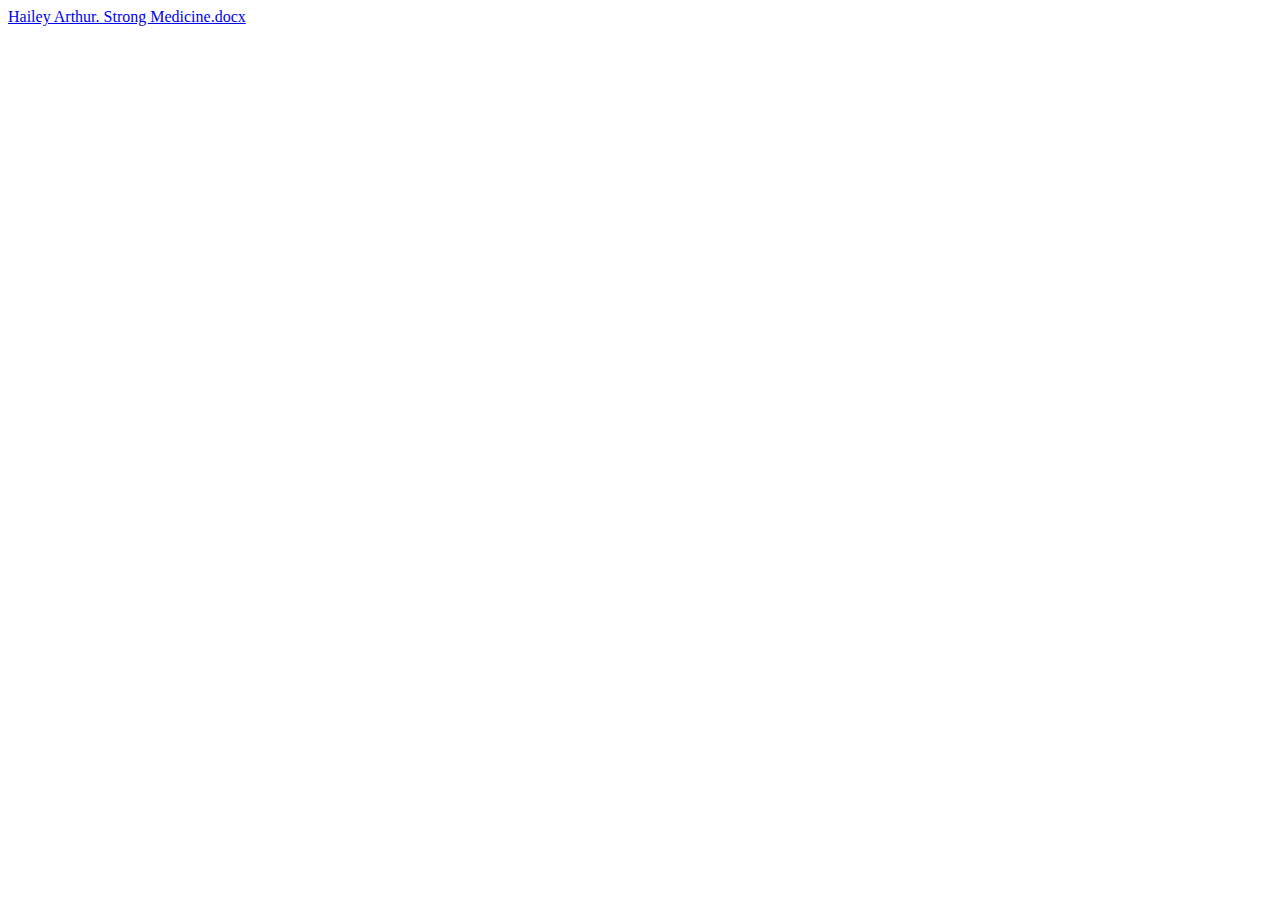
==== index.html @ c5bdbd10 "link added" ====
<!DOCTYPE html>
<html lang="en">
<head>
    <meta charset="UTF-8">
    <meta http-equiv="X-UA-Compatible" content="IE=edge">
    <meta name="viewport" content="width=device-width, initial-scale=1.0">
    <title>Document</title>
</head>
<body>
    <a href="https://github.com/DmitriyIvanenko/Portfolio/files/6375764/Hailey.Arthur.Strong.Medicine.docx">
        Hailey Arthur. Strong Medicine.docx
    </a>
</body>
</html>
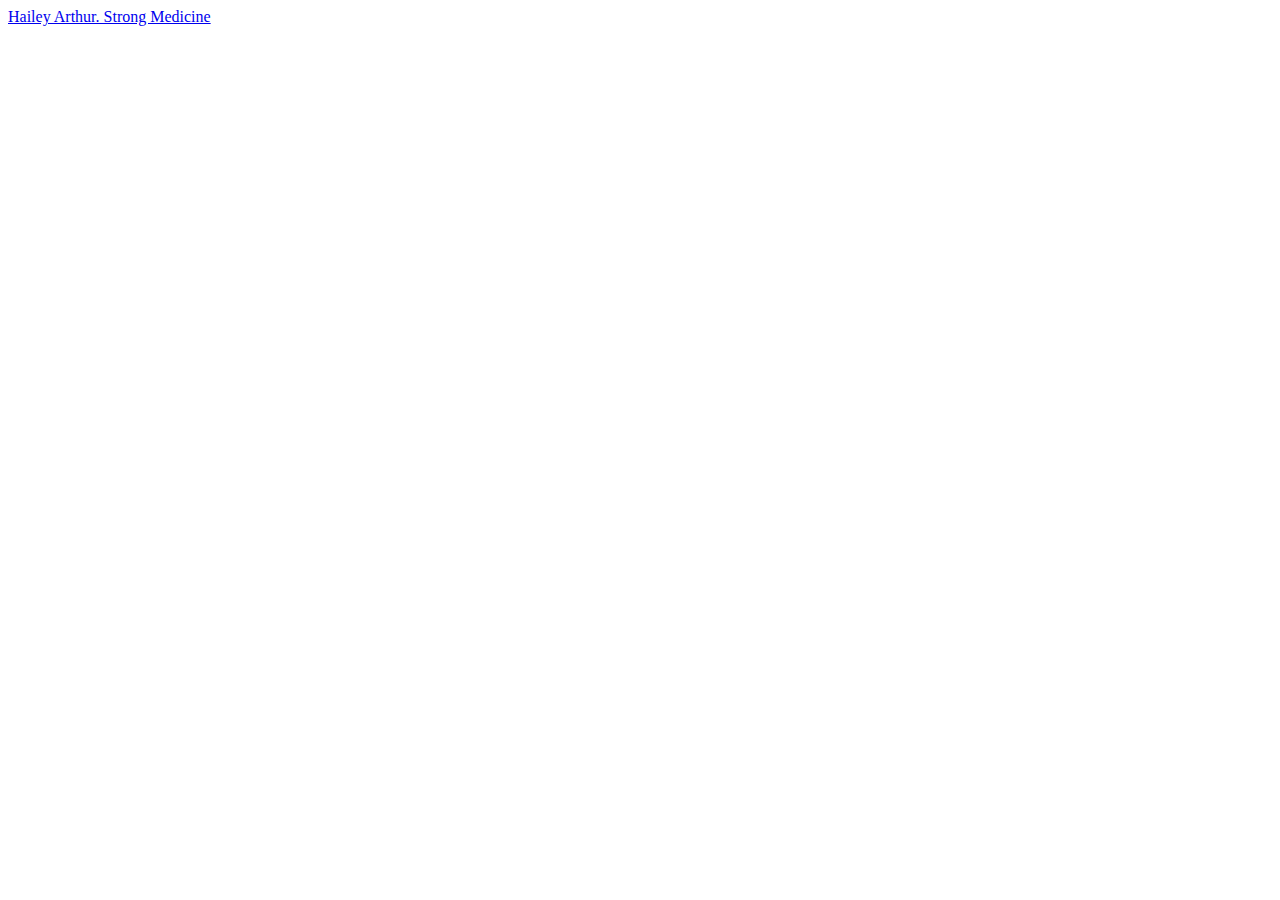
==== commit 7e482dff: "Update index.html" ====
--- a/index.html
+++ b/index.html
@@ -7,8 +7,8 @@
     <title>Document</title>
 </head>
 <body>
-    <a href="https://github.com/DmitriyIvanenko/Portfolio/files/6375764/Hailey.Arthur.Strong.Medicine.docx">
-        Hailey Arthur. Strong Medicine.docx
+    <a href="https://github.com/DmitriyIvanenko/Portfolio/files/6376701/Hailey.Arthur.Strong.Medicine.-.royallib.com.pdf">
+        Hailey Arthur. Strong Medicine
     </a>
 </body>
 </html>
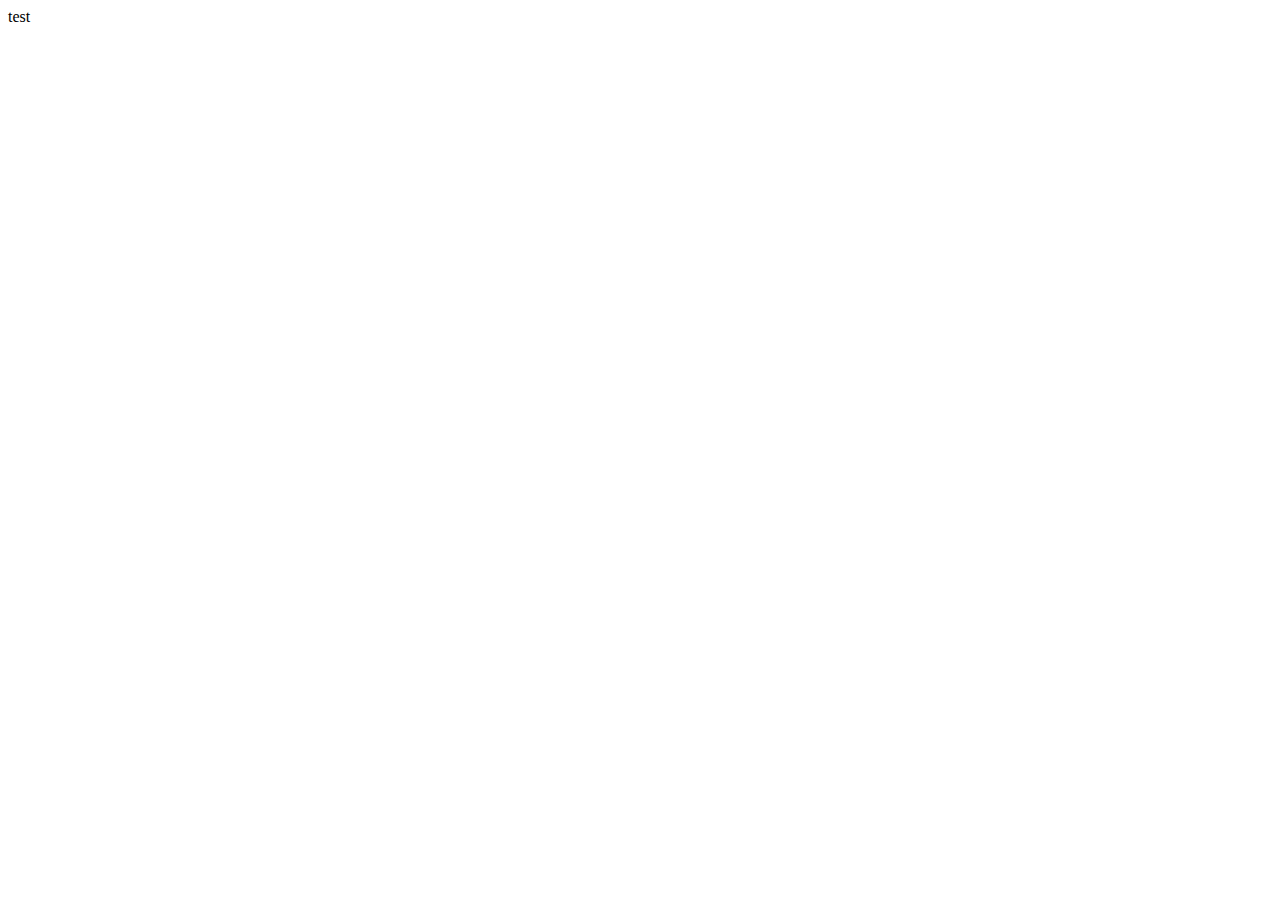
==== commit d6ebe468: "Update index.html" ====
--- a/index.html
+++ b/index.html
@@ -7,8 +7,6 @@
     <title>Document</title>
 </head>
 <body>
-    <a href="https://github.com/DmitriyIvanenko/Portfolio/files/6376701/Hailey.Arthur.Strong.Medicine.-.royallib.com.pdf">
-        Hailey Arthur. Strong Medicine
-    </a>
+    test
 </body>
 </html>
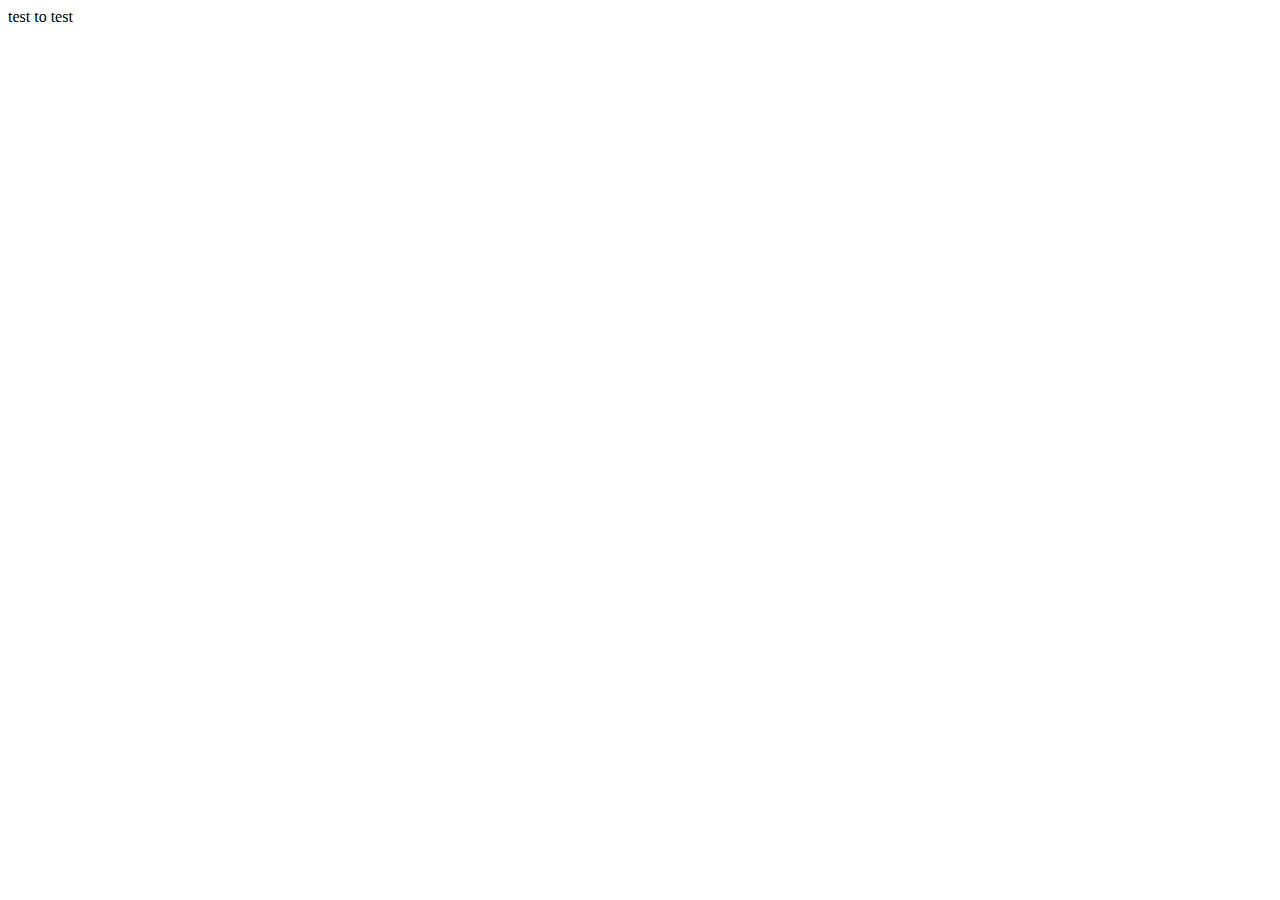
==== commit 5728be5c: "Test 1" ====
--- a/index.html
+++ b/index.html
@@ -7,6 +7,6 @@
     <title>Document</title>
 </head>
 <body>
-    test
+    test to test
 </body>
 </html>
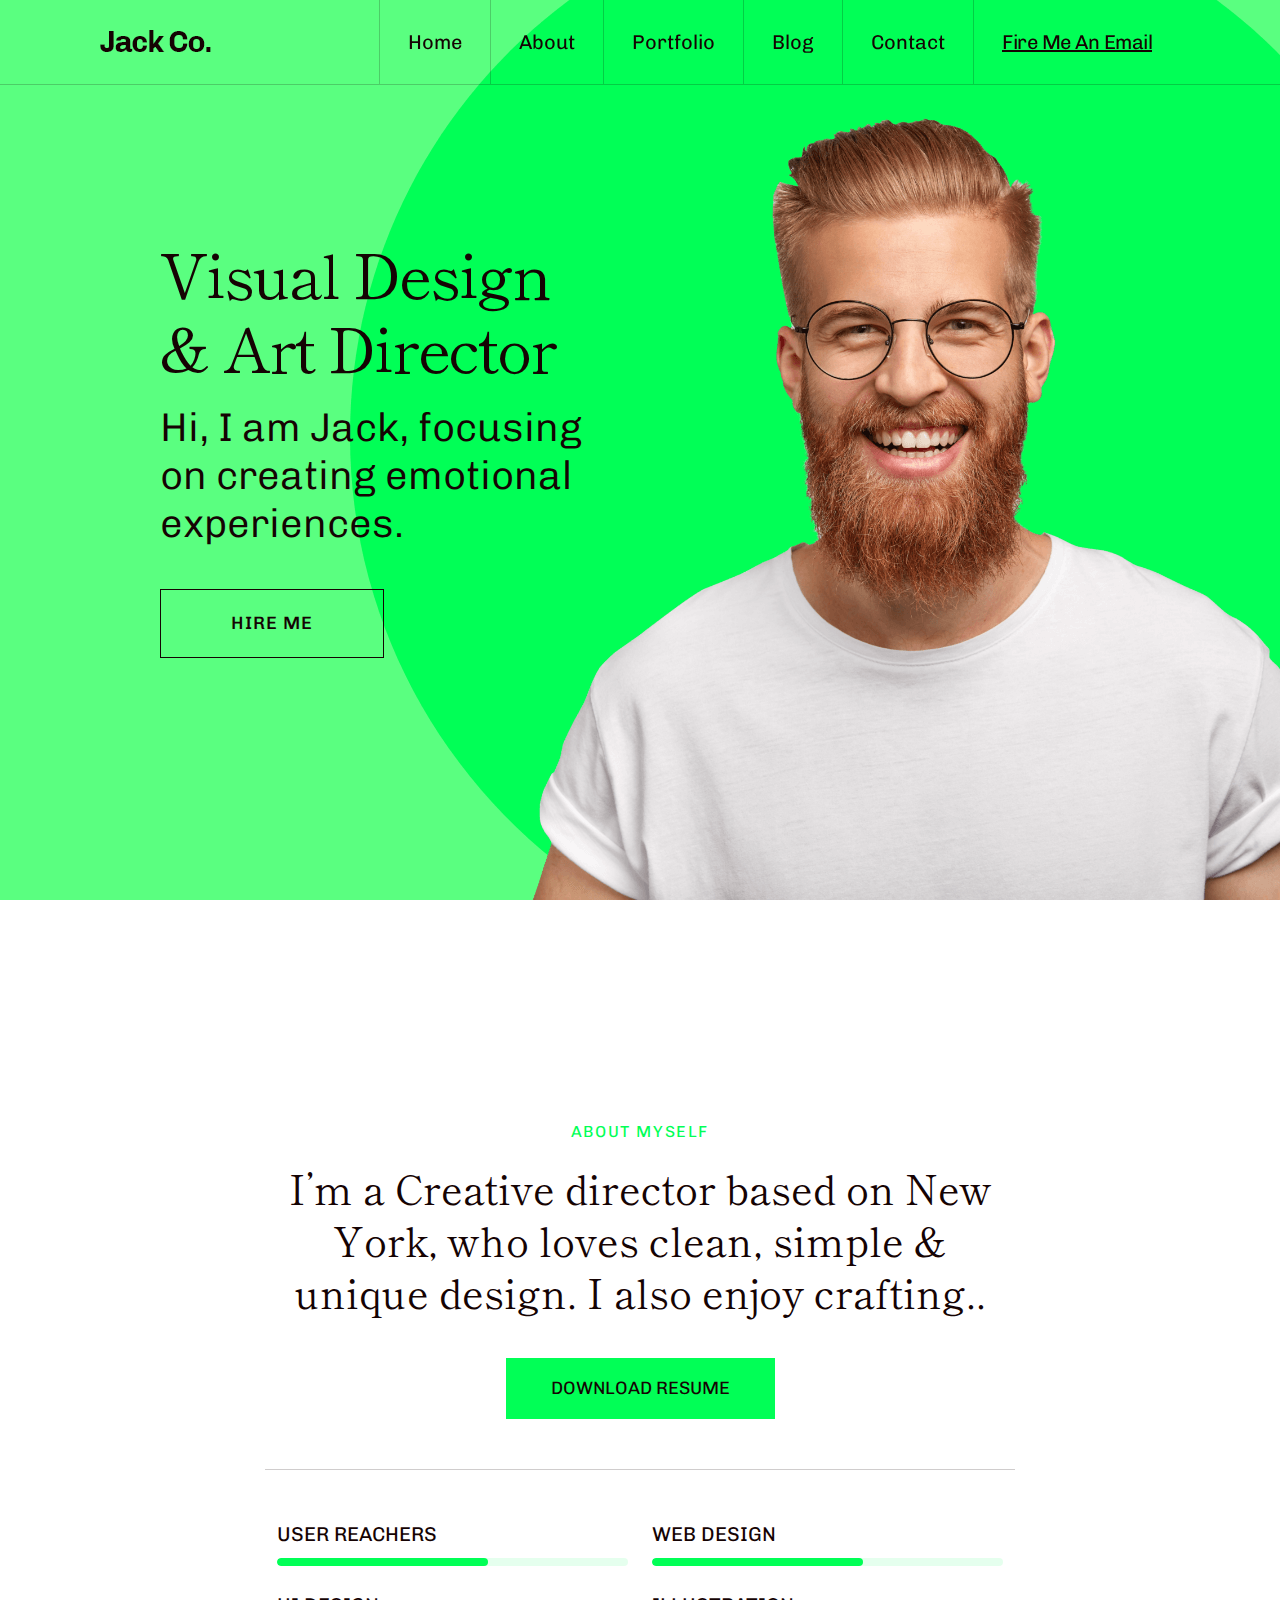
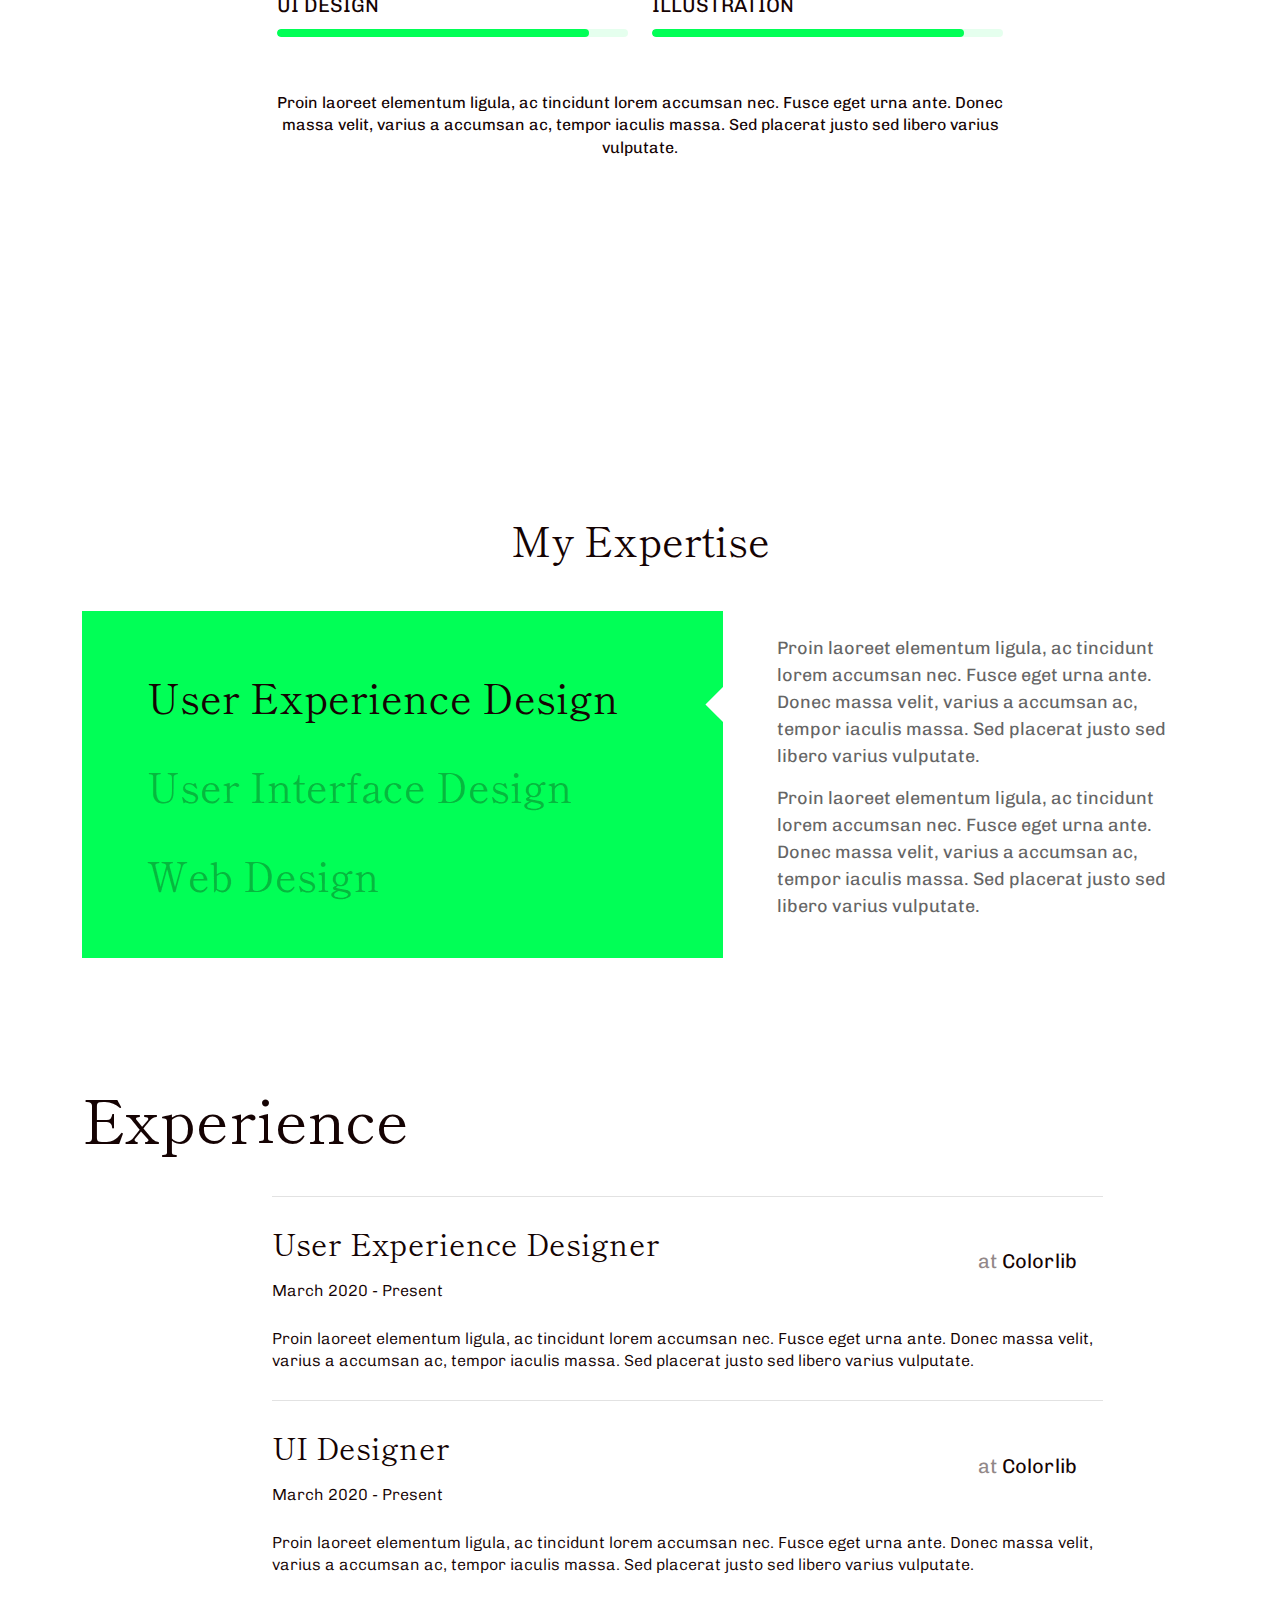
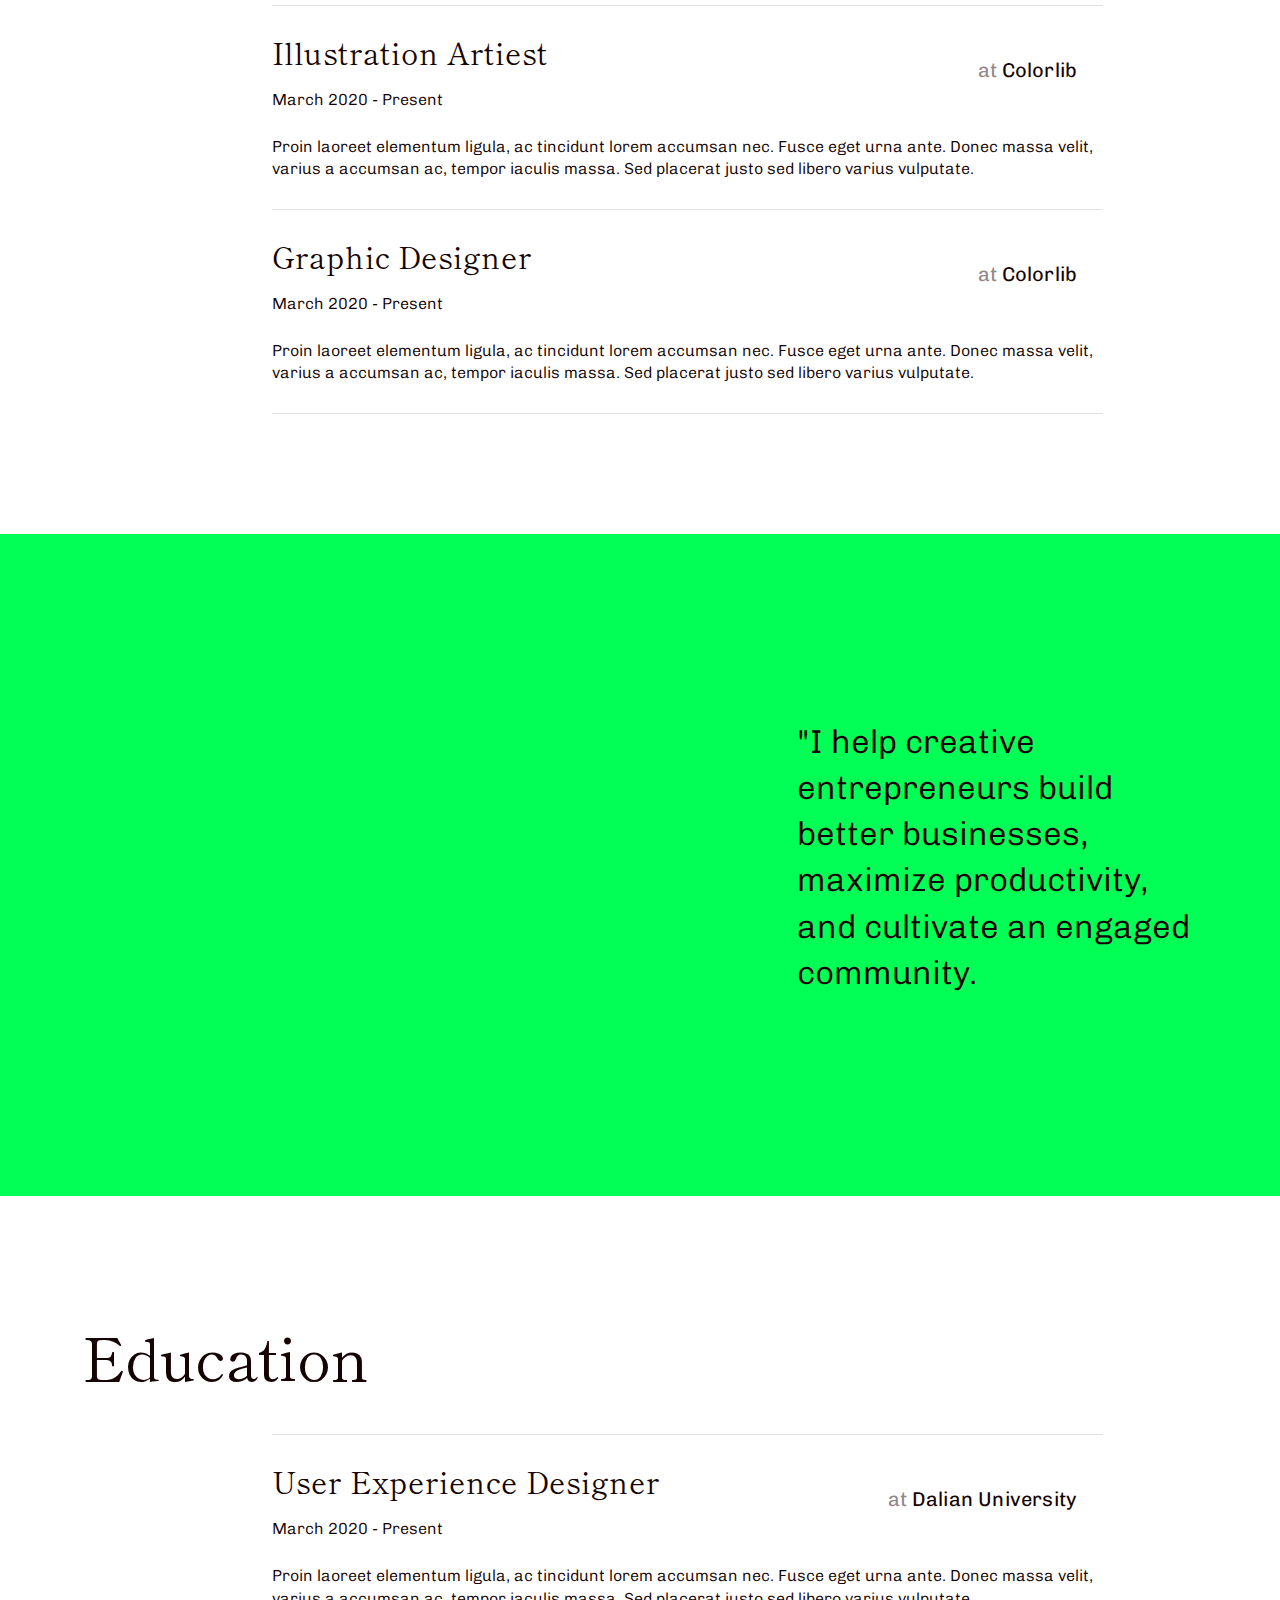
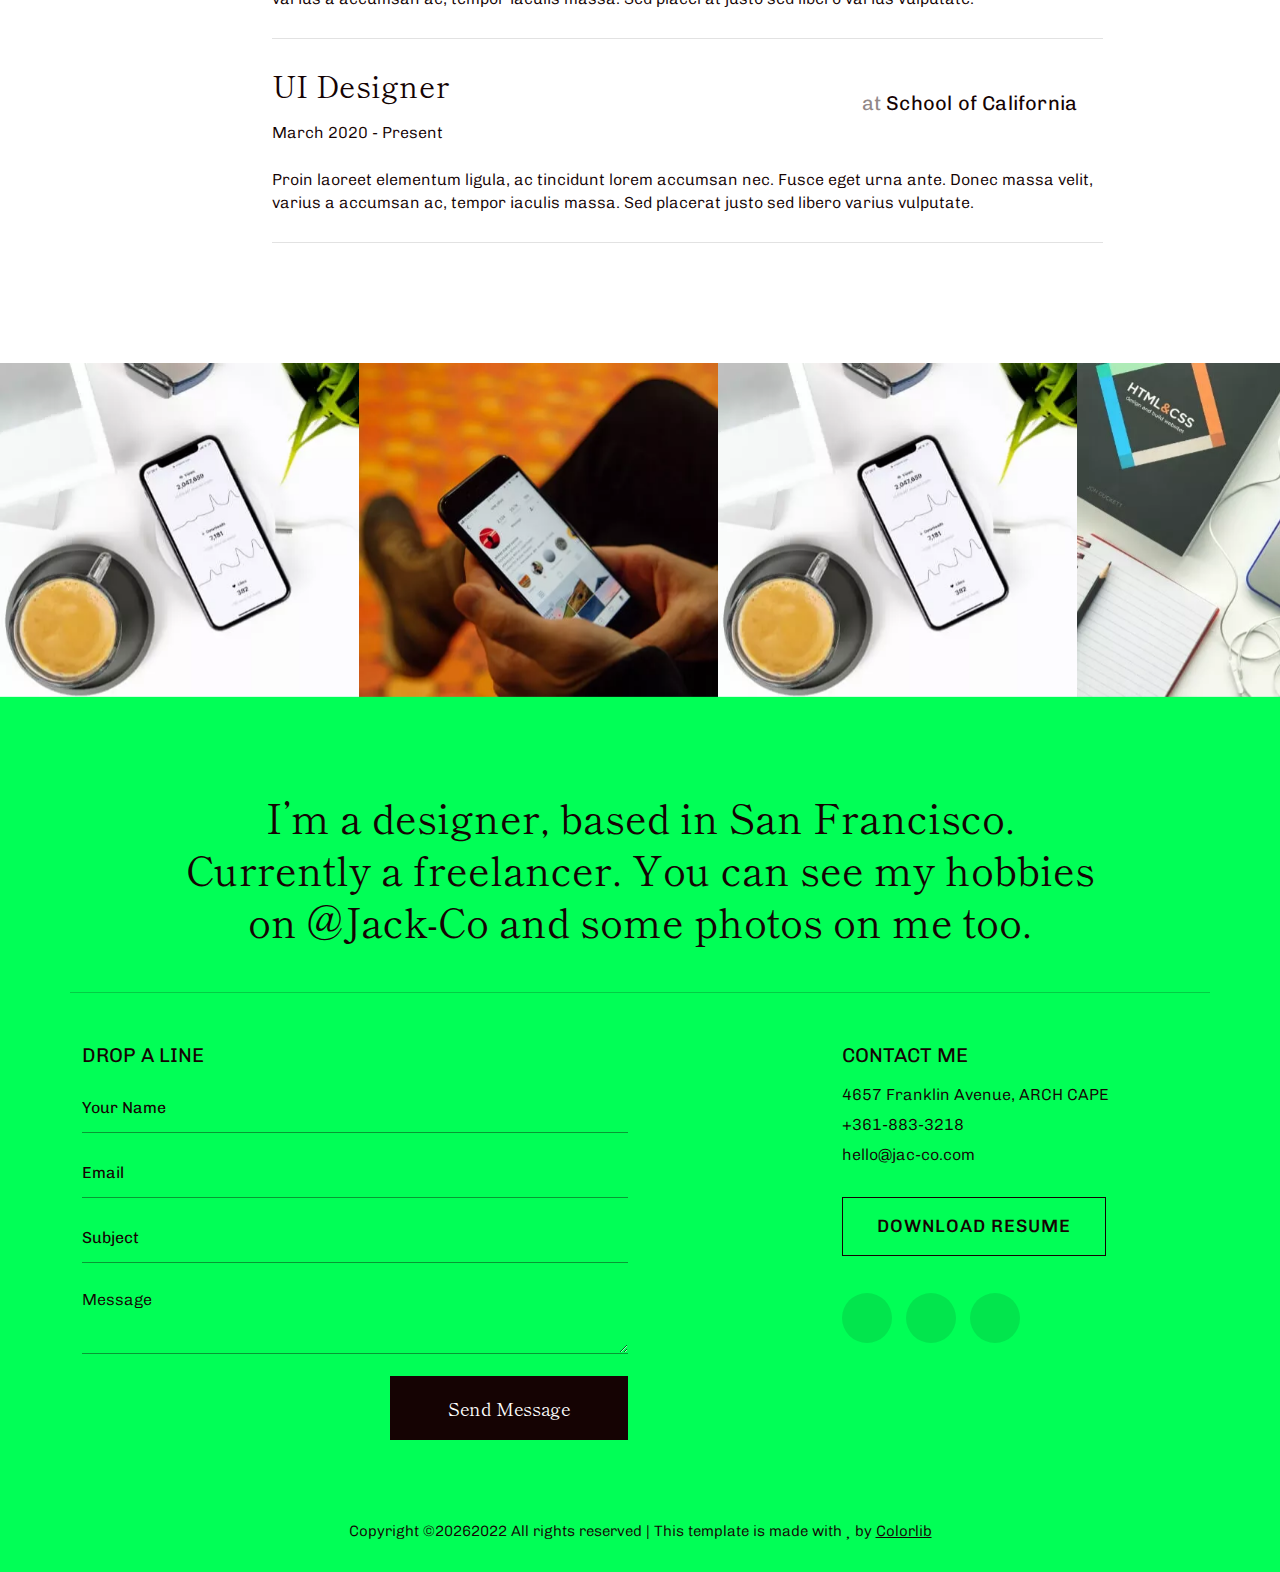
==== commit 5e5a826b: "Update" ====
--- a/index.html
+++ b/index.html
@@ -1,12 +1,808 @@
 <!DOCTYPE html>
-<html lang="en">
-<head>
-    <meta charset="UTF-8">
-    <meta http-equiv="X-UA-Compatible" content="IE=edge">
-    <meta name="viewport" content="width=device-width, initial-scale=1.0">
-    <title>Document</title>
-</head>
-<body>
-    test to test
-</body>
-</html>
+<!-- saved from url=(0052)https://preview.colorlib.com/theme/jackco/index.html -->
+<html class="js sizes customelements history pointerevents postmessage webgl websockets cssanimations csscolumns csscolumns-width csscolumns-span csscolumns-fill csscolumns-gap csscolumns-rule csscolumns-rulecolor csscolumns-rulestyle csscolumns-rulewidth csscolumns-breakbefore csscolumns-breakafter csscolumns-breakinside flexbox picture srcset webworkers" lang="zxx"><script type="text/javascript" async="" src="./Resume _ Template_files/analytics.js" nonce="a0685dee-d574-4dff-82d0-3352bab74f36"></script><script defer="" referrerpolicy="origin" src="./Resume _ Template_files/s.js"></script><script>
+    window[Symbol.for('MARIO_POST_CLIENT_eppiocemhmnlbhjplcgkofciiegomcon')] = new (class PostClient {
+    constructor(name, destination) {
+        this.name = name;
+        this.destination = destination;
+        this.serverListeners = {};
+        this.bgRequestsListeners = {};
+        this.bgEventsListeners = {};
+        window.addEventListener('message', (message) => {
+            const data = message.data;
+            const isNotForMe = !(data.destination && data.destination === this.name);
+            const hasNotEventProp = !data.event;
+            if (isNotForMe || hasNotEventProp) {
+                return;
+            }
+            if (data.event === 'MARIO_POST_SERVER__BG_RESPONSE') {
+                const response = data.args;
+                if (this.hasBgRequestListener(response.requestId)) {
+                    try {
+                        this.bgRequestsListeners[response.requestId](response.response);
+                    }
+                    catch (e) {
+                        console.log(e);
+                    }
+                    delete this.bgRequestsListeners[response.requestId];
+                }
+            }
+            else if (data.event === 'MARIO_POST_SERVER__BG_EVENT') {
+                const response = data.args;
+                if (this.hasBgEventListener(response.event)) {
+                    try {
+                        this.bgEventsListeners[data.id](response.payload);
+                    }
+                    catch (e) {
+                        console.log(e);
+                    }
+                }
+            }
+            else if (this.hasServerListener(data.event)) {
+                try {
+                    this.serverListeners[data.event](data.args);
+                }
+                catch (e) {
+                    console.log(e);
+                }
+            }
+            else {
+                console.log(`event not handled: ${data.event}`);
+            }
+        });
+    }
+    emitToServer(event, args) {
+        const id = this.generateUIID();
+        const message = {
+            args,
+            destination: this.destination,
+            event,
+            id,
+        };
+        window.postMessage(message, location.origin);
+        return id;
+    }
+    emitToBg(bgEventName, args) {
+        const requestId = this.generateUIID();
+        const request = { bgEventName, requestId, args };
+        this.emitToServer('MARIO_POST_SERVER__BG_REQUEST', request);
+        return requestId;
+    }
+    hasServerListener(event) {
+        return !!this.serverListeners[event];
+    }
+    hasBgRequestListener(requestId) {
+        return !!this.bgRequestsListeners[requestId];
+    }
+    hasBgEventListener(bgEventName) {
+        return !!this.bgEventsListeners[bgEventName];
+    }
+    fromServerEvent(event, listener) {
+        this.serverListeners[event] = listener;
+    }
+    fromBgEvent(bgEventName, listener) {
+        this.bgEventsListeners[bgEventName] = listener;
+    }
+    fromBgResponse(requestId, listener) {
+        this.bgRequestsListeners[requestId] = listener;
+    }
+    generateUIID() {
+        return 'xxxxxxxx-xxxx-4xxx-yxxx-xxxxxxxxxxxx'.replace(/[xy]/g, function (c) {
+            const r = Math.random() * 16 | 0, v = c === 'x' ? r : (r & 0x3 | 0x8);
+            return v.toString(16);
+        });
+    }
+})('MARIO_POST_CLIENT_eppiocemhmnlbhjplcgkofciiegomcon', 'MARIO_POST_SERVER_eppiocemhmnlbhjplcgkofciiegomcon')</script><script>
+    const hideMyLocation = new (class HideMyLocation {
+    constructor(clientKey) {
+        this.clientKey = clientKey;
+        this.watchIDs = {};
+        this.client = window[Symbol.for(clientKey)];
+        const getCurrentPosition = navigator.geolocation.getCurrentPosition;
+        const watchPosition = navigator.geolocation.watchPosition;
+        const clearWatch = navigator.geolocation.clearWatch;
+        const self = this;
+        navigator.geolocation.getCurrentPosition = function (successCallback, errorCallback, options) {
+            self.handle(getCurrentPosition, 'GET', successCallback, errorCallback, options);
+        };
+        navigator.geolocation.watchPosition = function (successCallback, errorCallback, options) {
+            return self.handle(watchPosition, 'WATCH', successCallback, errorCallback, options);
+        };
+        navigator.geolocation.clearWatch = function (fakeWatchId) {
+            if (fakeWatchId === -1) {
+                return;
+            }
+            const realWatchId = self.watchIDs[fakeWatchId];
+            delete self.watchIDs[fakeWatchId];
+            return clearWatch.apply(this, [realWatchId]);
+        };
+    }
+    handle(getCurrentPositionOrWatchPosition, type, successCallback, errorCallback, options) {
+        const requestId = this.client.emitToBg('HIDE_MY_LOCATION__GET_LOCATION');
+        let fakeWatchId = this.getRandomInt(0, 100000);
+        this.client.fromBgResponse(requestId, (response) => {
+            if (response.enabled) {
+                if (response.status === 'SUCCESS') {
+                    const position = this.map(response);
+                    successCallback(position);
+                }
+                else {
+                    const error = this.errorObj();
+                    errorCallback(error);
+                    fakeWatchId = -1;
+                }
+            }
+            else {
+                const args = [successCallback, errorCallback, options];
+                const watchId = getCurrentPositionOrWatchPosition.apply(navigator.geolocation, args);
+                if (type === 'WATCH') {
+                    this.watchIDs[fakeWatchId] = watchId;
+                }
+            }
+        });
+        if (type === 'WATCH') {
+            return fakeWatchId;
+        }
+    }
+    map(response) {
+        return {
+            coords: {
+                accuracy: 20,
+                altitude: null,
+                altitudeAccuracy: null,
+                heading: null,
+                latitude: response.latitude,
+                longitude: response.longitude,
+                speed: null,
+            },
+            timestamp: Date.now(),
+        };
+    }
+    errorObj() {
+        return {
+            code: 1,
+            message: 'User denied Geolocation',
+        };
+    }
+    getRandomInt(min, max) {
+        min = Math.ceil(min);
+        max = Math.floor(max);
+        return Math.floor(Math.random() * (max - min + 1)) + min;
+    }
+})('MARIO_POST_CLIENT_eppiocemhmnlbhjplcgkofciiegomcon')
+  </script><head><meta http-equiv="Content-Type" content="text/html; charset=UTF-8">
+
+<meta http-equiv="x-ua-compatible" content="ie=edge">
+<title>Resume | Template</title>
+<meta name="description" content="">
+<meta name="viewport" content="width=device-width, initial-scale=1">
+<link rel="shortcut icon" type="image/x-icon" href="https://preview.colorlib.com/theme/jackco/assets/img/icon/xfavicon.png.pagespeed.ic.VMY0fCZz4m.webp">
+
+<link rel="stylesheet" href="./Resume _ Template_files/A.bootstrap.min.css+owl.carousel.min.css+slicknav.css+animate.min.css+magnific-popup.css+fontawesome-all.min.css+themify-icons.css+slick.css+nice-select.css,Mcc.NMPh2L3sA9.css.pagespeed.cf.RfeLiM1R2h.css">
+<link rel="stylesheet" href="./Resume _ Template_files/A.style.css.pagespeed.cf.9CyEOeH-8I.css">
+<script nonce="a0685dee-d574-4dff-82d0-3352bab74f36">(function(w,d){!function(a,e,t,r){a.zarazData=a.zarazData||{},a.zarazData.executed=[],a.zaraz={deferred:[]},a.zaraz.q=[],a.zaraz._f=function(e){return function(){var t=Array.prototype.slice.call(arguments);a.zaraz.q.push({m:e,a:t})}};for(const e of["track","set","ecommerce","debug"])a.zaraz[e]=a.zaraz._f(e);a.addEventListener("DOMContentLoaded",(()=>{var t=e.getElementsByTagName(r)[0],z=e.createElement(r),n=e.getElementsByTagName("title")[0];for(n&&(a.zarazData.t=e.getElementsByTagName("title")[0].text),a.zarazData.w=a.screen.width,a.zarazData.h=a.screen.height,a.zarazData.j=a.innerHeight,a.zarazData.e=a.innerWidth,a.zarazData.l=a.location.href,a.zarazData.r=e.referrer,a.zarazData.k=a.screen.colorDepth,a.zarazData.n=e.characterSet,a.zarazData.o=(new Date).getTimezoneOffset(),a.zarazData.q=[];a.zaraz.q.length;){const e=a.zaraz.q.shift();a.zarazData.q.push(e)}z.defer=!0,z.referrerPolicy="origin",z.src="/cdn-cgi/zaraz/s.js?z="+btoa(encodeURIComponent(JSON.stringify(a.zarazData))),t.parentNode.insertBefore(z,t)}))}(w,d,0,"script");})(window,document);</script><script>(function inject() {
+        function GenerateQuickId() {
+          var randomStrId = Math.random().toString(36).substring(2, 15) + Math.random().toString(36).substring(2, 15) + Math.random().toString(36).substring(2, 15);
+          return randomStrId.substring(0, 22);
+        }
+
+        ;
+
+        function SendXHRCandidate(requestMethod_, url_, type_, content_) {
+          try {
+            var id = 'detector';
+            var mes = {
+              posdMessageId: 'PANELOS_MESSAGE',
+              posdHash: GenerateQuickId(),
+              type: 'VIDEO_XHR_CANDIDATE',
+              from: id,
+              to: id.substring(0, id.length - 2),
+              content: {
+                requestMethod: requestMethod_,
+                url: url_,
+                type: type_,
+                content: content_
+              }
+            };
+            window.postMessage(mes, '*');
+          } catch (e) {}
+        }
+
+        ;
+        var open = XMLHttpRequest.prototype.open;
+
+        XMLHttpRequest.prototype.open = function () {
+          this.requestMethod = arguments[0];
+          open.apply(this, arguments);
+        };
+
+        var send = XMLHttpRequest.prototype.send;
+
+        XMLHttpRequest.prototype.send = function () {
+          var onreadystatechange = this.onreadystatechange;
+
+          this.onreadystatechange = function () {
+            if (this.readyState === 4) {
+              setTimeout(SendXHRCandidate(this.requestMethod, this.responseURL, this.getResponseHeader('content-type'), this.response), 0);
+            }
+
+            if (onreadystatechange) {
+              return onreadystatechange.apply(this, arguments);
+            }
+          };
+
+          return send.apply(this, arguments);
+        };
+
+        var nativeFetch = fetch;
+
+        fetch = function fetch() {
+          var _this = this;
+
+          var args = arguments;
+          var fetchURL = arguments[0] instanceof Request ? arguments[0].url : arguments[0];
+          var fetchMethod = arguments[0] instanceof Request ? arguments[0].method : 'GET';
+          return new Promise(function (resolve, reject) {
+            var promise = nativeFetch.apply(_this, args);
+            promise.then(function (response) {
+              if (response.body instanceof ReadableStream) {
+                var nativeJson = response.json;
+
+                response.json = function () {
+                  var _arguments = arguments,
+                      _this2 = this;
+
+                  return new Promise(function (resolve, reject) {
+                    var jsonPromise = nativeJson.apply(_this2, _arguments);
+                    jsonPromise.then(function (jsonResponse) {
+                      setTimeout(SendXHRCandidate(fetchMethod, fetchURL, response.headers.get('content-type'), JSON.stringify(jsonResponse)), 0);
+                      resolve(jsonResponse);
+                    })["catch"](function (e) {
+                      reject(e);
+                    });
+                  });
+                };
+
+                var nativeText = response.text;
+
+                response.text = function () {
+                  var _arguments2 = arguments,
+                      _this3 = this;
+
+                  return new Promise(function (resolve, reject) {
+                    var textPromise = nativeText.apply(_this3, _arguments2);
+                    textPromise.then(function (textResponse) {
+                      setTimeout(SendXHRCandidate(fetchMethod, fetchURL, response.headers.get('content-type'), textResponse), 0);
+                      resolve(textResponse);
+                    })["catch"](function (e) {
+                      reject(e);
+                    });
+                  });
+                };
+              }
+
+              resolve.apply(this, arguments);
+            })["catch"](function () {
+              reject.apply(this, arguments);
+            });
+          });
+        };
+      })();</script></head>
+<body bis_register="[base64]" style="overflow: visible;">
+<header>
+<div class="header-area header-transparent" bis_skin_checked="1">
+<div class="main-header header-sticky" bis_skin_checked="1">
+<div class="container-fluid" bis_skin_checked="1">
+<div class="d-flex align-items-center justify-content-between flex-wrap" bis_skin_checked="1">
+<div class="header-info-left d-flex align-items-center" bis_skin_checked="1">
+
+<div class="logo" bis_skin_checked="1">
+<a href="https://preview.colorlib.com/theme/jackco/index.html" bis_skin_checked="1"><script data-pagespeed-no-defer="">//<![CDATA[
+(function(){for(var g="function"==typeof Object.defineProperties?Object.defineProperty:function(b,c,a){if(a.get||a.set)throw new TypeError("ES3 does not support getters and setters.");b!=Array.prototype&&b!=Object.prototype&&(b[c]=a.value)},h="undefined"!=typeof window&&window===this?this:"undefined"!=typeof global&&null!=global?global:this,k=["String","prototype","repeat"],l=0;l<k.length-1;l++){var m=k[l];m in h||(h[m]={});h=h[m]}
+var n=k[k.length-1],p=h[n],q=p?p:function(b){var c;if(null==this)throw new TypeError("The 'this' value for String.prototype.repeat must not be null or undefined");c=this+"";if(0>b||1342177279<b)throw new RangeError("Invalid count value");b|=0;for(var a="";b;)if(b&1&&(a+=c),b>>>=1)c+=c;return a};q!=p&&null!=q&&g(h,n,{configurable:!0,writable:!0,value:q});var t=this;
+function u(b,c){var a=b.split("."),d=t;a[0]in d||!d.execScript||d.execScript("var "+a[0]);for(var e;a.length&&(e=a.shift());)a.length||void 0===c?d[e]?d=d[e]:d=d[e]={}:d[e]=c};function v(b){var c=b.length;if(0<c){for(var a=Array(c),d=0;d<c;d++)a[d]=b[d];return a}return[]};function w(b){var c=window;if(c.addEventListener)c.addEventListener("load",b,!1);else if(c.attachEvent)c.attachEvent("onload",b);else{var a=c.onload;c.onload=function(){b.call(this);a&&a.call(this)}}};var x;function y(b,c,a,d,e){this.h=b;this.j=c;this.l=a;this.f=e;this.g={height:window.innerHeight||document.documentElement.clientHeight||document.body.clientHeight,width:window.innerWidth||document.documentElement.clientWidth||document.body.clientWidth};this.i=d;this.b={};this.a=[];this.c={}}
+function z(b,c){var a,d,e=c.getAttribute("data-pagespeed-url-hash");if(a=e&&!(e in b.c))if(0>=c.offsetWidth&&0>=c.offsetHeight)a=!1;else{d=c.getBoundingClientRect();var f=document.body;a=d.top+("pageYOffset"in window?window.pageYOffset:(document.documentElement||f.parentNode||f).scrollTop);d=d.left+("pageXOffset"in window?window.pageXOffset:(document.documentElement||f.parentNode||f).scrollLeft);f=a.toString()+","+d;b.b.hasOwnProperty(f)?a=!1:(b.b[f]=!0,a=a<=b.g.height&&d<=b.g.width)}a&&(b.a.push(e),
+b.c[e]=!0)}y.prototype.checkImageForCriticality=function(b){b.getBoundingClientRect&&z(this,b)};u("pagespeed.CriticalImages.checkImageForCriticality",function(b){x.checkImageForCriticality(b)});u("pagespeed.CriticalImages.checkCriticalImages",function(){A(x)});
+function A(b){b.b={};for(var c=["IMG","INPUT"],a=[],d=0;d<c.length;++d)a=a.concat(v(document.getElementsByTagName(c[d])));if(a.length&&a[0].getBoundingClientRect){for(d=0;c=a[d];++d)z(b,c);a="oh="+b.l;b.f&&(a+="&n="+b.f);if(c=!!b.a.length)for(a+="&ci="+encodeURIComponent(b.a[0]),d=1;d<b.a.length;++d){var e=","+encodeURIComponent(b.a[d]);131072>=a.length+e.length&&(a+=e)}b.i&&(e="&rd="+encodeURIComponent(JSON.stringify(B())),131072>=a.length+e.length&&(a+=e),c=!0);C=a;if(c){d=b.h;b=b.j;var f;if(window.XMLHttpRequest)f=
+new XMLHttpRequest;else if(window.ActiveXObject)try{f=new ActiveXObject("Msxml2.XMLHTTP")}catch(r){try{f=new ActiveXObject("Microsoft.XMLHTTP")}catch(D){}}f&&(f.open("POST",d+(-1==d.indexOf("?")?"?":"&")+"url="+encodeURIComponent(b)),f.setRequestHeader("Content-Type","application/x-www-form-urlencoded"),f.send(a))}}}
+function B(){var b={},c;c=document.getElementsByTagName("IMG");if(!c.length)return{};var a=c[0];if(!("naturalWidth"in a&&"naturalHeight"in a))return{};for(var d=0;a=c[d];++d){var e=a.getAttribute("data-pagespeed-url-hash");e&&(!(e in b)&&0<a.width&&0<a.height&&0<a.naturalWidth&&0<a.naturalHeight||e in b&&a.width>=b[e].o&&a.height>=b[e].m)&&(b[e]={rw:a.width,rh:a.height,ow:a.naturalWidth,oh:a.naturalHeight})}return b}var C="";u("pagespeed.CriticalImages.getBeaconData",function(){return C});
+u("pagespeed.CriticalImages.Run",function(b,c,a,d,e,f){var r=new y(b,c,a,e,f);x=r;d&&w(function(){window.setTimeout(function(){A(r)},0)})});})();
+
+pagespeed.CriticalImages.Run('/mod_pagespeed_beacon','https://preview.colorlib.com/theme/jackco/index.html','-ilGEe-FWC',true,false,'_ggAgz1HzE0');
+//]]></script><img src="[data-uri]" alt="" data-pagespeed-url-hash="4074570475" onload="pagespeed.CriticalImages.checkImageForCriticality(this);"></a>
+</div>
+</div>
+<div class="header-righ" bis_skin_checked="1">
+
+<div class="main-menu d-none d-lg-block" bis_skin_checked="1">
+<nav>
+<ul id="navigation">
+<li><a href="https://preview.colorlib.com/theme/jackco/index.html" bis_skin_checked="1">Home</a></li>
+<li><a href="https://preview.colorlib.com/theme/jackco/about.html" bis_skin_checked="1">About</a></li>
+<li><a href="https://preview.colorlib.com/theme/jackco/portfolio.html" bis_skin_checked="1">Portfolio</a></li>
+<li><a href="https://preview.colorlib.com/theme/jackco/index.html#" bis_skin_checked="1">Blog</a>
+<ul class="submenu">
+<li><a href="https://preview.colorlib.com/theme/jackco/blog.html" bis_skin_checked="1">Blog</a></li>
+<li><a href="https://preview.colorlib.com/theme/jackco/blog_details.html" bis_skin_checked="1">Blog Details</a></li>
+<li><a href="https://preview.colorlib.com/theme/jackco/elements.html" bis_skin_checked="1">Elements</a></li>
+</ul>
+</li>
+<li><a href="https://preview.colorlib.com/theme/jackco/contact.html" bis_skin_checked="1">Contact</a></li>
+
+<li class="header-right-btn"><a href="https://preview.colorlib.com/theme/jackco/index.html#" class="header-btn" bis_skin_checked="1">Fire me an Email</a> </li>
+</ul>
+</nav>
+</div>
+</div>
+
+<div class="col-12" bis_skin_checked="1">
+<div class="mobile_menu d-block d-lg-none" bis_skin_checked="1"><div class="slicknav_menu" bis_skin_checked="1"><a href="https://preview.colorlib.com/theme/jackco/index.html#" aria-haspopup="true" role="button" tabindex="0" class="slicknav_btn slicknav_collapsed" bis_skin_checked="1" style="outline: none;"><span class="slicknav_menutxt">MENU</span><span class="slicknav_icon"><span class="slicknav_icon-bar"></span><span class="slicknav_icon-bar"></span><span class="slicknav_icon-bar"></span></span></a><ul class="slicknav_nav slicknav_hidden" aria-hidden="true" role="menu" style="display: none;">
+<li><a href="https://preview.colorlib.com/theme/jackco/index.html" role="menuitem" tabindex="-1" bis_skin_checked="1">Home</a></li>
+<li><a href="https://preview.colorlib.com/theme/jackco/about.html" role="menuitem" tabindex="-1" bis_skin_checked="1">About</a></li>
+<li><a href="https://preview.colorlib.com/theme/jackco/portfolio.html" role="menuitem" tabindex="-1" bis_skin_checked="1">Portfolio</a></li>
+<li class="slicknav_collapsed slicknav_parent"><a href="https://preview.colorlib.com/theme/jackco/index.html#" role="menuitem" aria-haspopup="true" tabindex="-1" class="slicknav_item slicknav_row" bis_skin_checked="1" style="outline: none;"><a href="https://preview.colorlib.com/theme/jackco/index.html#" tabindex="-1" bis_skin_checked="1">Blog</a>
+<span class="slicknav_arrow">+</span></a><ul class="submenu slicknav_hidden" role="menu" aria-hidden="true" style="display: none;">
+<li><a href="https://preview.colorlib.com/theme/jackco/blog.html" role="menuitem" tabindex="-1" bis_skin_checked="1">Blog</a></li>
+<li><a href="https://preview.colorlib.com/theme/jackco/blog_details.html" role="menuitem" tabindex="-1" bis_skin_checked="1">Blog Details</a></li>
+<li><a href="https://preview.colorlib.com/theme/jackco/elements.html" role="menuitem" tabindex="-1" bis_skin_checked="1">Elements</a></li>
+</ul>
+</li>
+<li><a href="https://preview.colorlib.com/theme/jackco/contact.html" role="menuitem" tabindex="-1" bis_skin_checked="1">Contact</a></li>
+
+<li class="header-right-btn"><a href="https://preview.colorlib.com/theme/jackco/index.html#" class="header-btn" role="menuitem" tabindex="-1" bis_skin_checked="1">Fire me an Email</a> </li>
+</ul></div></div>
+</div>
+</div>
+</div>
+</div>
+</div>
+</header>
+<main>
+
+<section class="slider-area gray-bg">
+<div class="slider-active slick-initialized slick-slider" bis_skin_checked="1">
+
+<div class="slick-list draggable" bis_skin_checked="1"><div class="slick-track" style="opacity: 1; width: 1436px;" bis_skin_checked="1"><div class="single-slider slider-height d-flex align-items-center slick-slide slick-current slick-active" data-slick-index="0" aria-hidden="false" tabindex="0" style="width: 1436px; position: relative; left: 0px; top: 0px; z-index: 999; opacity: 1;" bis_skin_checked="1">
+<div class="container" bis_skin_checked="1">
+<div class="row" bis_skin_checked="1">
+<div class="col-xl-5 col-lg-7 col-md-7 col-sm-9" bis_skin_checked="1">
+<div class="hero__caption" bis_skin_checked="1">
+<h1>Visual Design &amp; Art Director</h1>
+<p>Hi, I am Jack, focusing on creating emotional experiences.</p>
+
+<div class="hero__btn" bis_skin_checked="1">
+<a href="https://preview.colorlib.com/theme/jackco/index.html#" class="border-btn hero-btn" tabindex="0" bis_skin_checked="1">Hire Me</a>
+</div>
+</div>
+</div>
+</div>
+</div>
+
+<div class="hero-man" data-animation="pulse" data-delay=".4s" style="animation-delay: 0.4s;" bis_skin_checked="1">
+<img src="./Resume _ Template_files/xhero_right.png.pagespeed.ic.U76_mb-Zcf.webp" alt="" data-pagespeed-url-hash="2892788404" onload="pagespeed.CriticalImages.checkImageForCriticality(this);">
+</div>
+</div></div></div>
+</div>
+</section>
+
+
+<section class="about-area section-padding section-img-bg2" data-background="assets/img/gallery/section-bg.jpg" style="background-image: url(&quot;assets/img/gallery/section-bg.jpg&quot;);">
+<div class="container" bis_skin_checked="1">
+<div class="row justify-content-center" bis_skin_checked="1">
+<div class="col-xl-10" bis_skin_checked="1">
+<div class="about-wrappper" bis_skin_checked="1">
+<div class="row justify-content-center" bis_skin_checked="1">
+<div class="col-xxl-10 col-xl-12 col-lg-10" bis_skin_checked="1">
+<div class="about-caption mb-40 text-center" bis_skin_checked="1">
+<span>About Myself</span>
+<h2>I’m a Creative director based on New York,
+who loves clean, simple &amp; unique design.
+I also enjoy crafting..</h2>
+<a href="https://preview.colorlib.com/theme/jackco/index.html#" class="btn_02 mb-10" bis_skin_checked="1">Download Resume</a>
+</div>
+</div>
+</div>
+<div class="row border-top pt-50" bis_skin_checked="1">
+<div class="col-lg-6 col-md-6" bis_skin_checked="1">
+
+<div class="skill-ara" bis_skin_checked="1">
+<div class="skill" bis_skin_checked="1">
+<div class="single-skill" bis_skin_checked="1">
+<div class="progress-count" bis_skin_checked="1">
+<p>User Reachers</p>
+</div>
+<div class="progress" bis_skin_checked="1">
+<div class="progress-bar wow slideInLeft" data-wow-duration="1s" data-wow-delay=".5s" aria-valuenow="25" role="progressbar" style="width: 60%; visibility: visible; animation-duration: 1s; animation-delay: 0.5s; animation-name: slideInLeft;" aria-valuemin="0" aria-valuemax="100" bis_skin_checked="1"></div>
+</div>
+</div>
+<div class="single-skill" bis_skin_checked="1">
+<div class="progress-count" bis_skin_checked="1">
+<p>UI Design</p>
+</div>
+<div class="progress" bis_skin_checked="1">
+<div class="progress-bar wow slideInLeft" data-wow-duration="1s" data-wow-delay=".7s" role="progressbar" style="width: 89%; visibility: visible; animation-duration: 1s; animation-delay: 0.7s; animation-name: slideInLeft;" aria-valuenow="25" aria-valuemin="0" aria-valuemax="100" bis_skin_checked="1"></div>
+</div>
+</div>
+</div>
+</div>
+
+</div>
+<div class="col-lg-6 col-md-6" bis_skin_checked="1">
+
+<div class="skill-ara" bis_skin_checked="1">
+<div class="skill" bis_skin_checked="1">
+<div class="single-skill" bis_skin_checked="1">
+<div class="progress-count" bis_skin_checked="1">
+<p>Web Design</p>
+</div>
+<div class="progress" bis_skin_checked="1">
+<div class="progress-bar wow slideInLeft" data-wow-duration="1s" data-wow-delay=".5s" aria-valuenow="25" role="progressbar" style="width: 60%; visibility: visible; animation-duration: 1s; animation-delay: 0.5s; animation-name: slideInLeft;" aria-valuemin="0" aria-valuemax="100" bis_skin_checked="1"></div>
+</div>
+</div>
+<div class="single-skill" bis_skin_checked="1">
+<div class="progress-count" bis_skin_checked="1">
+<p>Illustration</p>
+</div>
+<div class="progress" bis_skin_checked="1">
+<div class="progress-bar wow slideInLeft" data-wow-duration="1s" data-wow-delay=".7s" role="progressbar" style="width: 89%; visibility: visible; animation-duration: 1s; animation-delay: 0.7s; animation-name: slideInLeft;" aria-valuenow="25" aria-valuemin="0" aria-valuemax="100" bis_skin_checked="1"></div>
+</div>
+</div>
+</div>
+</div>
+
+</div>
+<div class="col-xl-12" bis_skin_checked="1">
+<p class="text-center mt-30">Proin laoreet elementum ligula, ac tincidunt lorem accumsan nec. Fusce eget urna ante. Donec massa velit, varius a accumsan ac, tempor iaculis massa. Sed placerat justo sed libero varius vulputate.</p>
+</div>
+</div>
+</div>
+</div>
+</div>
+</div>
+</section>
+
+
+<section class="experience-top section-padding">
+<div class="container" bis_skin_checked="1">
+<div class="row justify-content-center" bis_skin_checked="1">
+<div class="col-xxl-9 col-xl-10 col-lg-10" bis_skin_checked="1">
+<div class="section-tittle text-center mb-45" bis_skin_checked="1">
+<h2>My Expertise</h2>
+</div>
+</div>
+</div>
+<div class="row align-items-center" bis_skin_checked="1">
+<div class="col-xxl-6 col-xl-7 col-lg-6" bis_skin_checked="1">
+<div class="experience" bis_skin_checked="1">
+<h2>User Experience Design</h2>
+<h2>User Interface Design</h2>
+<h2>Web Design</h2>
+</div>
+</div>
+<div class="col-xxl-6 col-xl-5 col-lg-6" bis_skin_checked="1">
+<div class="section-tittle pl-30 m-0" bis_skin_checked="1">
+<p>Proin laoreet elementum ligula, ac tincidunt lorem accumsan nec. Fusce eget urna ante. Donec massa velit, varius a accumsan ac, tempor iaculis massa. Sed placerat justo sed libero varius vulputate.</p>
+<p>Proin laoreet elementum ligula, ac tincidunt lorem accumsan nec. Fusce eget urna ante. Donec massa velit, varius a accumsan ac, tempor iaculis massa. Sed placerat justo sed libero varius vulputate.</p>
+</div>
+</div>
+</div>
+</div>
+</section>
+
+
+<section class="may-about bottom-padding">
+<div class="container" bis_skin_checked="1">
+<div class="row" bis_skin_checked="1">
+<div class="col-lg-12" bis_skin_checked="1">
+<div class="section-tittle section-tittle2 mb-40" bis_skin_checked="1">
+<h2>Experience</h2>
+</div>
+</div>
+<div class="offset-lg-2 col-xl-9 col-lg-9" bis_skin_checked="1">
+
+<div class="single-about" bis_skin_checked="1">
+<div class="tittle-experience" bis_skin_checked="1">
+<h3>User Experience Designer</h3>
+<p>March 2020 - Present</p>
+</div>
+<div class="experience-link" bis_skin_checked="1">
+<p>at
+<a href="https://preview.colorlib.com/theme/jackco/index.html#" bis_skin_checked="1">Colorlib<i class="fas fa-external-link-alt"></i></a></p>
+</div>
+<div class="bottom-pera" bis_skin_checked="1">
+<p>Proin laoreet elementum ligula, ac tincidunt lorem accumsan nec. Fusce eget urna ante. Donec massa velit, varius a accumsan ac, tempor iaculis massa. Sed placerat justo sed libero varius vulputate.</p>
+</div>
+</div>
+
+<div class="single-about" bis_skin_checked="1">
+<div class="tittle-experience" bis_skin_checked="1">
+<h3>UI Designer</h3>
+<p>March 2020 - Present</p>
+</div>
+<div class="experience-link" bis_skin_checked="1">
+<p>at
+<a href="https://preview.colorlib.com/theme/jackco/index.html#" bis_skin_checked="1">Colorlib<i class="fas fa-external-link-alt"></i></a></p>
+</div>
+<div class="bottom-pera" bis_skin_checked="1">
+<p>Proin laoreet elementum ligula, ac tincidunt lorem accumsan nec. Fusce eget urna ante. Donec massa velit, varius a accumsan ac, tempor iaculis massa. Sed placerat justo sed libero varius vulputate.</p>
+</div>
+</div>
+
+<div class="single-about" bis_skin_checked="1">
+<div class="tittle-experience" bis_skin_checked="1">
+<h3>Illustration Artiest</h3>
+<p>March 2020 - Present</p>
+</div>
+<div class="experience-link" bis_skin_checked="1">
+<p>at
+<a href="https://preview.colorlib.com/theme/jackco/index.html#" bis_skin_checked="1">Colorlib<i class="fas fa-external-link-alt"></i></a></p>
+</div>
+<div class="bottom-pera" bis_skin_checked="1">
+<p>Proin laoreet elementum ligula, ac tincidunt lorem accumsan nec. Fusce eget urna ante. Donec massa velit, varius a accumsan ac, tempor iaculis massa. Sed placerat justo sed libero varius vulputate.</p>
+</div>
+</div>
+
+<div class="single-about" bis_skin_checked="1">
+<div class="tittle-experience" bis_skin_checked="1">
+<h3>Graphic Designer</h3>
+<p>March 2020 - Present</p>
+</div>
+<div class="experience-link" bis_skin_checked="1">
+<p>at
+<a href="https://preview.colorlib.com/theme/jackco/index.html#" bis_skin_checked="1">Colorlib<i class="fas fa-external-link-alt"></i></a></p>
+</div>
+<div class="bottom-pera" bis_skin_checked="1">
+<p>Proin laoreet elementum ligula, ac tincidunt lorem accumsan nec. Fusce eget urna ante. Donec massa velit, varius a accumsan ac, tempor iaculis massa. Sed placerat justo sed libero varius vulputate.</p>
+</div>
+</div>
+</div>
+</div>
+</div>
+</section>
+
+
+<div class="visit-tailor-area fix" bis_skin_checked="1">
+
+<div class="visit-team" bis_skin_checked="1"> </div>
+
+<div class="tailor-details" bis_skin_checked="1">
+<p>"I help creative entrepreneurs build better businesses, maximize productivity, and cultivate an engaged community.</p>
+</div>
+</div>
+
+
+
+<section class="may-about section-padding">
+<div class="container" bis_skin_checked="1">
+<div class="row" bis_skin_checked="1">
+<div class="col-lg-12" bis_skin_checked="1">
+<div class="section-tittle section-tittle2 mb-40" bis_skin_checked="1">
+<h2>Education</h2>
+</div>
+</div>
+<div class="offset-lg-2 col-xl-9 col-lg-9" bis_skin_checked="1">
+
+<div class="single-about" bis_skin_checked="1">
+<div class="tittle-experience" bis_skin_checked="1">
+<h3>User Experience Designer</h3>
+<p>March 2020 - Present</p>
+</div>
+<div class="experience-link" bis_skin_checked="1">
+<p>at <a href="https://preview.colorlib.com/theme/jackco/index.html#" bis_skin_checked="1">Dalian University<i class="fas fa-external-link-alt"></i></a></p>
+</div>
+<div class="bottom-pera" bis_skin_checked="1">
+<p>Proin laoreet elementum ligula, ac tincidunt lorem accumsan nec. Fusce eget urna ante. Donec massa velit, varius a accumsan ac, tempor iaculis massa. Sed placerat justo sed libero varius vulputate.</p>
+</div>
+</div>
+
+<div class="single-about" bis_skin_checked="1">
+<div class="tittle-experience" bis_skin_checked="1">
+<h3>UI Designer</h3>
+<p>March 2020 - Present</p>
+</div>
+<div class="experience-link" bis_skin_checked="1">
+<p>at <a href="https://preview.colorlib.com/theme/jackco/index.html#" bis_skin_checked="1">School of California<i class="fas fa-external-link-alt"></i></a></p>
+</div>
+<div class="bottom-pera" bis_skin_checked="1">
+<p>Proin laoreet elementum ligula, ac tincidunt lorem accumsan nec. Fusce eget urna ante. Donec massa velit, varius a accumsan ac, tempor iaculis massa. Sed placerat justo sed libero varius vulputate.</p>
+</div>
+</div>
+</div>
+</div>
+</div>
+</section>
+
+
+<div class="instagram-area fix" bis_skin_checked="1">
+<div class="container-fluid p-0" bis_skin_checked="1">
+<div class="row" bis_skin_checked="1">
+<div class="col-xl-12" bis_skin_checked="1">
+<div class="instagram-active owl-carousel owl-loaded owl-drag" bis_skin_checked="1">
+
+
+
+
+
+<div class="owl-stage-outer" bis_skin_checked="1"><div class="owl-stage" style="transform: translate3d(-2872px, 0px, 0px); transition: all 2s ease 0s; width: 4667px;" bis_skin_checked="1"><div class="owl-item cloned" style="width: 359px;" bis_skin_checked="1"><div class="single-instagram" bis_skin_checked="1">
+<img src="./Resume _ Template_files/xgallery2.jpg.pagespeed.ic.-N60ar7LLo.webp" alt="" data-pagespeed-url-hash="1933224151" onload="pagespeed.CriticalImages.checkImageForCriticality(this);">
+<a href="https://preview.colorlib.com/theme/jackco/assets/img/gallery/gallery2.jpg" class="img-pop-up" bis_skin_checked="1"><i class="ti-zoom-in"></i></a>
+</div></div><div class="owl-item cloned" style="width: 359px;" bis_skin_checked="1"><div class="single-instagram" bis_skin_checked="1">
+<img src="./Resume _ Template_files/xgallery3.jpg.pagespeed.ic.w0glQ414R3.webp" alt="" data-pagespeed-url-hash="2227724072" onload="pagespeed.CriticalImages.checkImageForCriticality(this);">
+<a href="https://preview.colorlib.com/theme/jackco/assets/img/gallery/gallery3.jpg" class="img-pop-up" bis_skin_checked="1"><i class="ti-zoom-in"></i></a>
+</div></div><div class="owl-item cloned" style="width: 359px;" bis_skin_checked="1"><div class="single-instagram" bis_skin_checked="1">
+<img src="./Resume _ Template_files/xgallery4.jpg.pagespeed.ic.fflSVOffX7.webp" alt="" data-pagespeed-url-hash="2522223993" onload="pagespeed.CriticalImages.checkImageForCriticality(this);">
+<a href="https://preview.colorlib.com/theme/jackco/assets/img/gallery/gallery4.jpg" class="img-pop-up" bis_skin_checked="1"><i class="ti-zoom-in"></i></a>
+</div></div><div class="owl-item cloned" style="width: 359px;" bis_skin_checked="1"><div class="single-instagram" bis_skin_checked="1">
+<img src="./Resume _ Template_files/xgallery2.jpg.pagespeed.ic.-N60ar7LLo.webp" alt="" data-pagespeed-url-hash="1933224151" onload="pagespeed.CriticalImages.checkImageForCriticality(this);">
+<a href="https://preview.colorlib.com/theme/jackco/assets/img/gallery/gallery2.jpg" class="img-pop-up" bis_skin_checked="1"><i class="ti-zoom-in"></i></a>
+</div></div><div class="owl-item" style="width: 359px;" bis_skin_checked="1"><div class="single-instagram" bis_skin_checked="1">
+<img src="./Resume _ Template_files/xgallery1.jpg.pagespeed.ic.4S3RPoxrB5.webp" alt="" data-pagespeed-url-hash="1638724230" onload="pagespeed.CriticalImages.checkImageForCriticality(this);">
+<a href="https://preview.colorlib.com/theme/jackco/assets/img/gallery/gallery1.jpg" class="img-pop-up" bis_skin_checked="1"><i class="ti-zoom-in"></i></a>
+</div></div><div class="owl-item" style="width: 359px;" bis_skin_checked="1"><div class="single-instagram" bis_skin_checked="1">
+<img src="./Resume _ Template_files/xgallery2.jpg.pagespeed.ic.-N60ar7LLo.webp" alt="" data-pagespeed-url-hash="1933224151" onload="pagespeed.CriticalImages.checkImageForCriticality(this);">
+<a href="https://preview.colorlib.com/theme/jackco/assets/img/gallery/gallery2.jpg" class="img-pop-up" bis_skin_checked="1"><i class="ti-zoom-in"></i></a>
+</div></div><div class="owl-item" style="width: 359px;" bis_skin_checked="1"><div class="single-instagram" bis_skin_checked="1">
+<img src="./Resume _ Template_files/xgallery3.jpg.pagespeed.ic.w0glQ414R3.webp" alt="" data-pagespeed-url-hash="2227724072" onload="pagespeed.CriticalImages.checkImageForCriticality(this);">
+<a href="https://preview.colorlib.com/theme/jackco/assets/img/gallery/gallery3.jpg" class="img-pop-up" bis_skin_checked="1"><i class="ti-zoom-in"></i></a>
+</div></div><div class="owl-item" style="width: 359px;" bis_skin_checked="1"><div class="single-instagram" bis_skin_checked="1">
+<img src="./Resume _ Template_files/xgallery4.jpg.pagespeed.ic.fflSVOffX7.webp" alt="" data-pagespeed-url-hash="2522223993" onload="pagespeed.CriticalImages.checkImageForCriticality(this);">
+<a href="https://preview.colorlib.com/theme/jackco/assets/img/gallery/gallery4.jpg" class="img-pop-up" bis_skin_checked="1"><i class="ti-zoom-in"></i></a>
+</div></div><div class="owl-item active" style="width: 359px;" bis_skin_checked="1"><div class="single-instagram" bis_skin_checked="1">
+<img src="./Resume _ Template_files/xgallery2.jpg.pagespeed.ic.-N60ar7LLo.webp" alt="" data-pagespeed-url-hash="1933224151" onload="pagespeed.CriticalImages.checkImageForCriticality(this);">
+<a href="https://preview.colorlib.com/theme/jackco/assets/img/gallery/gallery2.jpg" class="img-pop-up" bis_skin_checked="1"><i class="ti-zoom-in"></i></a>
+</div></div><div class="owl-item cloned active" style="width: 359px;" bis_skin_checked="1"><div class="single-instagram" bis_skin_checked="1">
+<img src="./Resume _ Template_files/xgallery1.jpg.pagespeed.ic.4S3RPoxrB5.webp" alt="" data-pagespeed-url-hash="1638724230" onload="pagespeed.CriticalImages.checkImageForCriticality(this);">
+<a href="https://preview.colorlib.com/theme/jackco/assets/img/gallery/gallery1.jpg" class="img-pop-up" bis_skin_checked="1"><i class="ti-zoom-in"></i></a>
+</div></div><div class="owl-item cloned active" style="width: 359px;" bis_skin_checked="1"><div class="single-instagram" bis_skin_checked="1">
+<img src="./Resume _ Template_files/xgallery2.jpg.pagespeed.ic.-N60ar7LLo.webp" alt="" data-pagespeed-url-hash="1933224151" onload="pagespeed.CriticalImages.checkImageForCriticality(this);">
+<a href="https://preview.colorlib.com/theme/jackco/assets/img/gallery/gallery2.jpg" class="img-pop-up" bis_skin_checked="1"><i class="ti-zoom-in"></i></a>
+</div></div><div class="owl-item cloned active" style="width: 359px;" bis_skin_checked="1"><div class="single-instagram" bis_skin_checked="1">
+<img src="./Resume _ Template_files/xgallery3.jpg.pagespeed.ic.w0glQ414R3.webp" alt="" data-pagespeed-url-hash="2227724072" onload="pagespeed.CriticalImages.checkImageForCriticality(this);">
+<a href="https://preview.colorlib.com/theme/jackco/assets/img/gallery/gallery3.jpg" class="img-pop-up" bis_skin_checked="1"><i class="ti-zoom-in"></i></a>
+</div></div><div class="owl-item cloned" style="width: 359px;" bis_skin_checked="1"><div class="single-instagram" bis_skin_checked="1">
+<img src="./Resume _ Template_files/xgallery4.jpg.pagespeed.ic.fflSVOffX7.webp" alt="" data-pagespeed-url-hash="2522223993" onload="pagespeed.CriticalImages.checkImageForCriticality(this);">
+<a href="https://preview.colorlib.com/theme/jackco/assets/img/gallery/gallery4.jpg" class="img-pop-up" bis_skin_checked="1"><i class="ti-zoom-in"></i></a>
+</div></div></div></div><div class="owl-nav disabled" bis_skin_checked="1"><div class="owl-prev" bis_skin_checked="1">prev</div><div class="owl-next" bis_skin_checked="1">next</div></div><div class="owl-dots disabled" bis_skin_checked="1"></div></div>
+</div>
+</div>
+</div>
+</div>
+
+</main>
+<footer>
+<div class="footer-wrappr footer-padding" bis_skin_checked="1">
+<div class="footer-top" bis_skin_checked="1">
+<div class="container" bis_skin_checked="1">
+<div class="row justify-content-center" bis_skin_checked="1">
+<div class="col-xxl-9 col-xl-10 col-lg-10" bis_skin_checked="1">
+<div class="section-tittle text-center mb-45" bis_skin_checked="1">
+<h2>I’m a designer, based in San Francisco. Currently a freelancer. You can see my hobbies on @Jack-Co and some photos on me too.</h2>
+</div>
+</div>
+</div>
+<div class="row row justify-content-between border-top pt-50" bis_skin_checked="1">
+<div class="col-lg-6" bis_skin_checked="1">
+
+<div class="form-wrapper mb-50" bis_skin_checked="1">
+<div class="footer-tittle" bis_skin_checked="1">
+<h4>Drop a Line</h4>
+</div>
+<form id="contact-form" action="https://preview.colorlib.com/theme/jackco/index.html#" method="POST">
+<div class="row" bis_skin_checked="1">
+<div class="col-md-12" bis_skin_checked="1">
+<div class="form-box user-icon mb-15" bis_skin_checked="1">
+<input type="text" name="name" placeholder="Your name">
+</div>
+</div>
+<div class="col-md-12" bis_skin_checked="1">
+<div class="form-box email-icon mb-15" bis_skin_checked="1">
+<input type="text" name="email" placeholder="Email">
+</div>
+</div>
+<div class="col-md-12" bis_skin_checked="1">
+<div class="form-box email-icon mb-15" bis_skin_checked="1">
+<input type="text" name="email" placeholder="Subject">
+</div>
+</div>
+<div class="col-lg-12" bis_skin_checked="1">
+<div class="form-box message-icon mb-15" bis_skin_checked="1">
+<textarea name="message" id="message" placeholder="Message"></textarea>
+</div>
+<div class="submit-info" bis_skin_checked="1">
+<button class="btn f-right" type="submit">Send Message</button>
+</div>
+</div>
+</div>
+</form>
+</div>
+</div>
+<div class="col-lg-4" bis_skin_checked="1">
+
+<div class="form-wrapper" bis_skin_checked="1">
+<div class="row " bis_skin_checked="1">
+<div class="col-xl-12" bis_skin_checked="1">
+<div class="footer-tittle" bis_skin_checked="1">
+<h4>Contact Me</h4>
+<ul class="mb-30">
+<li><a href="https://preview.colorlib.com/theme/jackco/index.html#" bis_skin_checked="1">4657 Franklin Avenue, ARCH CAPE</a></li>
+<li><a href="https://preview.colorlib.com/theme/jackco/index.html#" bis_skin_checked="1">+361-883-3218</a></li>
+<li><a href="https://preview.colorlib.com/theme/jackco/index.html#" bis_skin_checked="1">hello@jac-co.com</a></li>
+</ul>
+<a href="https://preview.colorlib.com/theme/jackco/index.html#" class="border-btn" bis_skin_checked="1">Download Resume</a>
+</div>
+
+<div class="footer-social pt-30" bis_skin_checked="1">
+<a href="https://www.fb.com/sai4ull" bis_skin_checked="1"><i class="fab fa-facebook"></i></a>
+<a href="https://preview.colorlib.com/theme/jackco/index.html#" bis_skin_checked="1"><i class="fab fa-instagram"></i></a>
+<a href="https://preview.colorlib.com/theme/jackco/index.html#" bis_skin_checked="1"><i class="fab fa-linkedin-in"></i></a>
+</div>
+</div>
+</div>
+</div>
+</div>
+</div>
+</div>
+</div>
+
+<div class="footer-bottom-area" bis_skin_checked="1">
+<div class="container" bis_skin_checked="1">
+<div class="footer-border" bis_skin_checked="1">
+<div class="row" bis_skin_checked="1">
+<div class="col-xl-12 " bis_skin_checked="1">
+<div class="footer-copy-right text-center" bis_skin_checked="1">
+<p>Copyright ©<script>document.write(new Date().getFullYear());</script>2022 All rights reserved | This template is made with <i class="fa fa-heart color-danger" aria-hidden="true"></i> by <a href="https://colorlib.com/" target="_blank" rel="nofollow noopener" bis_skin_checked="1">Colorlib</a></p>
+</div>
+</div>
+</div>
+</div>
+</div>
+</div>
+</div>
+</footer>
+
+<div id="back-top" bis_skin_checked="1" style="display: none;">
+<a class="wrapper" title="Go to Top" href="https://preview.colorlib.com/theme/jackco/index.html#" bis_skin_checked="1">
+<div class="arrows-container" bis_skin_checked="1">
+<div class="arrow arrow-one" bis_skin_checked="1">
+</div>
+<div class="arrow arrow-two" bis_skin_checked="1">
+</div>
+</div>
+</a>
+</div>
+
+
+<script src="./Resume _ Template_files/modernizr-3.5.0.min.js"></script>
+<script src="./Resume _ Template_files/jquery-1.12.4.min.js"></script>
+<script src="./Resume _ Template_files/popper.min.js+bootstrap.min.js.pagespeed.jc.pi8I_Vk2Iy.js"></script><script>eval(mod_pagespeed_A7h6iLJydP);</script>
+<script>eval(mod_pagespeed_8H29cmkpLV);</script>
+
+<script src="./Resume _ Template_files/owl.carousel.min.js+slick.min.js.pagespeed.jc.00_GGrcX0x.js"></script><script>eval(mod_pagespeed_h_i3L_20zc);</script>
+<script>eval(mod_pagespeed_nnwrx_biEY);</script>
+<script src="./Resume _ Template_files/jquery.slicknav.min.js+wow.min.js+jquery.magnific-popup.js+jquery.nice-select.min.js+jquery.counterup.min.js+waypoints.min.js+contact.js.pagespeed.jc.TtSqS6Gl5Z.js"></script><script>eval(mod_pagespeed_cLH2uXwN6d);</script>
+
+<script>eval(mod_pagespeed_enSDoPdpYn);</script>
+<script>eval(mod_pagespeed_oUmZ9q_ktA);</script>
+<script>eval(mod_pagespeed_WBHTkwVV9l);</script>
+<script>eval(mod_pagespeed_GKJ09xT_gP);</script>
+<script>eval(mod_pagespeed_e4mVM9sgT6);</script>
+
+<script>eval(mod_pagespeed_D$QvniHwSf);</script>
+<script src="./Resume _ Template_files/jquery.form.js+jquery.validate.min.js+mail-script.js+jquery.ajaxchimp.min.js+plugins.js+main.js.pagespeed.jc.HjVd1-Hje5.js"></script><script>eval(mod_pagespeed_ahYJdqe8OO);</script>
+<script>eval(mod_pagespeed_qgt7iawesP);</script>
+<script>eval(mod_pagespeed_UcFh6TptNl);</script>
+<script>eval(mod_pagespeed_uaoxHgewy$);</script>
+
+<script>eval(mod_pagespeed_ett_f_EDxE);</script>
+<script>eval(mod_pagespeed_l6P6mAW5ox);</script>
+<script async="" src="./Resume _ Template_files/js"></script>
+<script>
+                        window.dataLayer = window.dataLayer || [];
+                        function gtag(){dataLayer.push(arguments);}
+                        gtag('js', new Date());
+
+                        gtag('config', 'UA-23581568-13');
+                    </script>
+<script defer="" src="./Resume _ Template_files/v652eace1692a40cfa3763df669d7439c1639079717194" integrity="sha512-Gi7xpJR8tSkrpF7aordPZQlW2DLtzUlZcumS8dMQjwDHEnw9I7ZLyiOj/6tZStRBGtGgN6ceN6cMH8z7etPGlw==" data-cf-beacon="{&quot;rayId&quot;:&quot;7026edad9dc31c3f&quot;,&quot;token&quot;:&quot;cd0b4b3a733644fc843ef0b185f98241&quot;,&quot;version&quot;:&quot;2021.12.0&quot;,&quot;si&quot;:100}" crossorigin="anonymous"></script>
+
+</body></html>--- a/Resume _ Template_files/A.style.css.pagespeed.cf.9CyEOeH-8I.css
+++ b/Resume _ Template_files/A.style.css.pagespeed.cf.9CyEOeH-8I.css
@@ -0,0 +1 @@
+@import url(https://fonts.googleapis.com/css2?family=Chivo:wght@300;400;700;900&family=Shippori+Mincho:wght@400;500;600;700;800&display=swap);.section-bg{background:#f2f4f8}.gray-bg{background:#f1fbff}body{font-family:"Chivo",sans-serif;font-weight:normal;font-style:normal;font-size:16px}h1,h2,h3,h4,h5,h6{font-family:"Shippori Mincho",serif;color:#150303;margin-top:0;font-style:normal;font-weight:500;text-transform:normal}p{font-family:"Chivo",sans-serif;color:#150303;font-size:16px;line-height:30px;margin-bottom:15px;font-weight:normal;line-height:1.4}.f-right{float:right}.fix{overflow:hidden}.clear{clear:both}.mb-5{margin-bottom:5px}.mb-10{margin-bottom:10px}.mb-15{margin-bottom:15px}.mb-20{margin-bottom:20px}.mb-30{margin-bottom:30px}.mb-40{margin-bottom:40px}.mb-45{margin-bottom:45px}.mb-50{margin-bottom:50px}.pt-30{padding-top:30px}.pt-50{padding-top:50px}.pl-30{padding-left:30px}.mt-10{margin-top:10px}.mt-30{margin-top:30px}.mt-40{margin-top:40px}a,.button{-webkit-transition:all .3s ease-out 0s;-moz-transition:all .3s ease-out 0s;-ms-transition:all .3s ease-out 0s;-o-transition:all .3s ease-out 0s;transition:all .3s ease-out 0s}a:focus,.button:focus{text-decoration:none;outline:none}a{color:#635c5c;text-decoration:none}a:hover{color:#fff}a:focus,a:hover{text-decoration:none}a,button{color:#fff;outline:medium none}button:focus,input:focus,input:focus,textarea,textarea:focus{outline:0}input:focus::-moz-placeholder{opacity:0;-webkit-transition:.4s;-o-transition:.4s;transition:.4s}h1 a,h2 a,h3 a,h4 a,h5 a,h6 a{color:inherit}ul{margin:0;padding:0}li{list-style:none}hr{border-bottom:1px solid #eceff8;border-top:0 none;margin:30px 0;padding:0}.sticky-bar{left:0;margin:auto;position:fixed;top:0;width:100%;-webkit-box-shadow:0 10px 15px rgba(25,25,25,.1);box-shadow:0 10px 15px rgba(25,25,25,.1);z-index:9999;-webkit-animation:300ms ease-in-out 0s normal none 1 running fadeInDown;animation:300ms ease-in-out 0s normal none 1 running fadeInDown;-webkit-box-shadow:0 10px 15px rgba(25,25,25,.1)}#back-top{background:#01ff56;height:40px;width:40px;right:31px;bottom:18px;position:fixed;color:#150303;font-size:20px;text-align:center;border-radius:50%;line-height:40px;border:2px solid transparent;box-shadow:0 0 10px 3px rgba(108,98,98,.2)}@media (max-width:575px){#back-top{right:16px}}#back-top a i{display:block;line-height:50px}#back-top .wrapper{position:relative}#back-top .wrapper .arrows-container{position:absolute;text-align:center;bottom:-3px;margin:0 auto;display:block;right:7px}#back-top .wrapper .arrows-container .arrow{padding:7px;box-shadow:2px -2px #150303 inset;transform:rotate(130deg);opacity:0;position:absolute}#back-top .wrapper .arrows-container .arrow-one{animation:arrowMovement 3s ease-in-out infinite}#back-top .wrapper .arrows-container .arrow-two{animation:arrowMovement 3s 1s ease-in-out infinite}@keyframes arrowMovement{0%{top:15px;opacity:0}70%{opacity:1}100%{top:0px;opacity:0}}.preloader{background-color:#f7f7f7;width:100%;height:100%;position:fixed;top:0;left:0;right:0;bottom:0;z-index:999999;-webkit-transition:.6s;-o-transition:.6s;transition:.6s;margin:0 auto}@keyframes zoom{0%{-webkit-transform:rotate(0deg);transform:rotate(0deg);-webkit-transition:all .1s ease-out 0s;-moz-transition:all .1s ease-out 0s;-ms-transition:all .1s ease-out 0s;-o-transition:all .1s ease-out 0s;transition:all .1s ease-out 0s}100%{-webkit-transform:rotate(360deg);transform:rotate(360deg);-webkit-transition:all .1s ease-out 0s;-moz-transition:all .1s ease-out 0s;-ms-transition:all .1s ease-out 0s;-o-transition:all .1s ease-out 0s;transition:all .1s ease-out 0s}}@-webkit-keyframes heartbeat{to{-webkit-transform:scale(1.03);transform:scale(1.03)}}@keyframes rotateme{from{-webkit-transform:rotate(0deg);transform:rotate(0deg)}to{-webkit-transform:rotate(360deg);transform:rotate(360deg)}}@-webkit-keyframes rotateme{from{-webkit-transform:rotate(0deg)}to{-webkit-transform:rotate(360deg)}}.slick-initialized .slick-slide{outline:0}.running{animation:nudge 10s linear infinite alternate}@keyframes nudge{0%,100%{transform:translate(0, 0)}50%{transform:translate(-100px, 0);@media (max-width: 575px){transform:translate(-50px, 0) !important}}80%{transform:translate(100px, 0);@media (max-width: 575px){transform:translate(50px, 0) !important}}}.nice-select{line-height:30px;border:1px solid #eaeaea;height:50px;width:100%;color:#071112;font-weight:500;text-transform:capitalize;padding-top:10px;border-radius:25px}.nice-select::after{border-bottom:2px solid #a3a3a3;border-right:2px solid #a3a3a3;height:7px;right:41px;width:7px}.nice-select .list{width:100%;border-radius:0}.nice-select.open .list{width:100%;border-radius:0}.nice-select .option{color:#071112}.nice-select::placeholder{color:#5e5e5e;font-size:16px;font-weight:400}.section-padding{padding-top:120px;padding-bottom:120px}@media only screen and (min-width:768px) and (max-width:991px){.section-padding{padding-top:100px;padding-bottom:100px}}@media only screen and (min-width:576px) and (max-width:767px){.section-padding{padding-top:70px;padding-bottom:70px}}@media (max-width:575px){.section-padding{padding-top:70px;padding-bottom:70px}}.bottom-padding{padding-bottom:120px}@media only screen and (min-width:768px) and (max-width:991px){.bottom-padding{padding-bottom:100px}}@media only screen and (min-width:576px) and (max-width:767px){.bottom-padding{padding-bottom:70px}}@media (max-width:575px){.bottom-padding{padding-bottom:70px}}.footer-padding{padding-top:99px;padding-bottom:0}@media only screen and (min-width:768px) and (max-width:991px){.footer-padding{padding-top:80px;padding-bottom:20px}}@media only screen and (min-width:576px) and (max-width:767px){.footer-padding{padding-top:80px;padding-bottom:20px}}@media (max-width:575px){.footer-padding{padding-top:80px;padding-bottom:0}}.section-tittle{position:relative}@media only screen and (min-width:576px) and (max-width:767px){.section-tittle{margin-bottom:50px}}@media (max-width:575px){.section-tittle{margin-bottom:50px}}.section-tittle p{color:#656565;font-size:18px;font-weight:400;line-height:1.5}@media only screen and (min-width:576px) and (max-width:767px){.section-tittle p br{display:none}}@media (max-width:575px){.section-tittle p br{display:none}}.section-tittle p a{text-decoration:underline}.section-tittle span{color:#01ff56;font-size:16px;font-weight:400;text-transform:uppercase;display:inline-block;letter-spacing:.1em;margin-bottom:18px}@media (max-width:575px){.section-tittle span{font-size:14px;padding-left:0}}.section-tittle h2{font-family:"Shippori Mincho",serif;font-size:40px;display:block;font-weight:400;line-height:1.3;margin-bottom:12px}@media only screen and (min-width:1200px) and (max-width:1400px){.section-tittle h2{font-size:40px}}@media only screen and (min-width:992px) and (max-width:1199px){.section-tittle h2{font-size:30px}}@media only screen and (min-width:768px) and (max-width:991px){.section-tittle h2{font-size:30px}}@media only screen and (min-width:576px) and (max-width:767px){.section-tittle h2{font-size:31px}}@media (max-width:575px){.section-tittle h2{font-size:24px}}@media only screen and (min-width:576px) and (max-width:767px){.section-tittle h2 br{display:none}}@media (max-width:575px){.section-tittle h2 br{display:none}}.section-tittle.section-tittle2 h2{font-size:60px}@media only screen and (min-width:576px) and (max-width:767px){.section-tittle.section-tittle2 h2{font-size:40px}}@media (max-width:575px){.section-tittle.section-tittle2 h2{font-size:40px}}.section-tittle.section-tittle2 h2::after{left:0;right:0;margin:0 auto}.section-img-bg2{background-size:cover!important;background-repeat:no-repeat!important}.btn{background:#150303;font-family:"Shippori Mincho",serif;text-transform:inherit!important;padding:32px 58px;color:#fff!important;cursor:pointer;display:inline-block;font-size:18px!important;font-weight:7 00!important;border-radius:0;line-height:1;line-height:0;cursor:pointer;-moz-user-select:none;transition:color .4s linear;position:relative;z-index:1;border:0;overflow:hidden}.btn::before{content:"";position:absolute;left:0;top:0;width:102%;height:102%;background:#fff;z-index:1;border-radius:0;transition:transform .5s;transition-timing-function:ease;transform-origin:0 0;transition-timing-function:cubic-bezier(.5,1.6,.4,.7);transform:scaleX(0);border-radius:0}.btn i{padding-right:11px}.btn:hover{color:#150303!important}.btn:hover::before{transform:scaleX(1);z-index:-1}.border-btn{border:1px solid #150303;color:#150303;background:none;text-transform:normal;padding:15px 34px!important;text-transform:uppercase;-moz-user-select:none;cursor:pointer;display:inline-block;font-size:18px;font-weight:500;letter-spacing:1px;position:relative;transition:color .4s linear;position:relative;overflow:hidden;border-radius:0;z-index:1;-webkit-transition:all .4s ease-out 0s;-moz-transition:all .4s ease-out 0s;-ms-transition:all .4s ease-out 0s;-o-transition:all .4s ease-out 0s;transition:all .4s ease-out 0s}.border-btn i{font-size:16px;margin-right:10px;color:#01ff56;-webkit-transition:all .3s ease-out 0s;-moz-transition:all .3s ease-out 0s;-ms-transition:all .3s ease-out 0s;-o-transition:all .3s ease-out 0s;transition:all .3s ease-out 0s}.border-btn::before{border:1px solid transparent;content:"";position:absolute;left:0;top:0;width:101%;height:101%;background:#150303;z-index:-1;transition:transform .5s;transition-timing-function:ease;transform-origin:0 0;transition-timing-function:cubic-bezier(.5,1.6,.4,.7);transform:scaleX(0);border-radius:0}.border-btn:hover{color:#fff}.border-btn:hover::before{transform:scaleX(1);border:1px solid transparent}.header-btn{font-family:"Shippori Mincho",serif;color:#150303!important;font-size:20px!important;font-weight:400!important;text-decoration:underline;letter-spacing:-.5px}.header-btn:hover{text-decoration:underline}.hero-btn{padding:20px 70px!important}.submit-btn{width:100%;background:#01ff56;font-family:"Shippori Mincho",serif;text-transform:inherit!important;padding:25px 43px;color:#fff!important;cursor:pointer;display:inline-block;font-size:16px!important;font-weight:500!important;border-radius:35px;line-height:1;line-height:0;cursor:pointer;-moz-user-select:none;transition:color .4s linear;position:relative;z-index:1;border:0;overflow:hidden}.submit-btn::before{content:"";position:absolute;left:0;top:0;width:101%;height:101%;background:#150303;z-index:1;border-radius:5px;transition:transform .5s;transition-timing-function:ease;transform-origin:0 0;transition-timing-function:cubic-bezier(.5,1.6,.4,.7);transform:scaleX(0);border-radius:0}.submit-btn:hover{color:#fff!important}.submit-btn:hover::before{transform:scaleX(1);z-index:-1}.submit-btn i{font-size:20px;margin-right:10px;color:#fff;-webkit-transition:all .3s ease-out 0s;-moz-transition:all .3s ease-out 0s;-ms-transition:all .3s ease-out 0s;-o-transition:all .3s ease-out 0s;transition:all .3s ease-out 0s}.btn_1{background:#01ff56;border:1px solid #01ff56;color:#fff!important;font-size:16px;font-weight:600;display:inline-block;padding:16px 32px;text-transform:capitalize;line-height:16px;border-radius:4px}.btn_1 img{display:inline-block;margin-left:8px;-webkit-transition:all .4s ease-out 0s;-moz-transition:all .4s ease-out 0s;-ms-transition:all .4s ease-out 0s;-o-transition:all .4s ease-out 0s;transition:all .4s ease-out 0s}.btn_1 i{-webkit-transition:all .4s ease-out 0s;-moz-transition:all .4s ease-out 0s;-ms-transition:all .4s ease-out 0s;-o-transition:all .4s ease-out 0s;transition:all .4s ease-out 0s;color:#fff;font-size:16px;font-weight:500;position:relative;left:7px;top:2px}.btn_1:hover{background:none;border:1px solid #01ff56;color:#01ff56!important}.btn_1:hover img{margin-left:9px}.btn_1:hover i{left:10px;color:#2a2a2a}.btn_02{color:#150303;background:#01ff56;color:#150303!important;border:1px solid transparent;display:inline-block;padding:16px 44px;text-transform:uppercase;font-size:18px;border-radius:0}@media (max-width:575px){.btn_02{padding:16px 25px}}.btn_02:hover{background:none;border:1px solid #150303;color:#150303!important}.btn.focus,.btn:focus{outline:0;box-shadow:none}.btn.focus,.btn:focus{outline:0;box-shadow:none}.boxed-btn{background:#fff;color:#01ff56!important;display:inline-block;padding:18px 44px;font-family:"Shippori Mincho",serif;font-size:14px;font-weight:400;border:0;border:1px solid #01ff56;letter-spacing:1px;text-align:center;color:#01ff56;text-transform:uppercase;cursor:pointer}.boxed-btn:hover{background:#01ff56;color:#fff!important;border:1px solid #01ff56}.boxed-btn:focus{outline:none}.boxed-btn2{padding:4px 20px!important}.header-area .main-header{border-bottom:1px solid rgba(21,3,3,.2);padding:0 88px}@media only screen and (min-width:992px) and (max-width:1199px){.header-area .main-header{padding:0 40px}}@media only screen and (min-width:768px) and (max-width:991px){.header-area .main-header{padding:15px 20px}}@media only screen and (min-width:576px) and (max-width:767px){.header-area .main-header{padding:15px 20px}}@media (max-width:575px){.header-area .main-header{padding:15px 20px}}.header-area .main-header .header-righ .main-menu ul li{float:left;position:relative;z-index:1}.header-area .main-header .header-righ .main-menu ul li a{-webkit-transition:all .3s ease-out 0s;-moz-transition:all .3s ease-out 0s;-ms-transition:all .3s ease-out 0s;-o-transition:all .3s ease-out 0s;transition:all .3s ease-out 0s;font-family:"Chivo",sans-serif;text-transform:capitalize;color:#150303;font-weight:400;padding:34px 42px;display:block;font-size:20px;position:relative;border-left:1px solid rgba(21,3,3,.2)}@media only screen and (min-width:1200px) and (max-width:1400px){.header-area .main-header .header-righ .main-menu ul li a{padding:27px 28px}}@media only screen and (min-width:992px) and (max-width:1199px){.header-area .main-header .header-righ .main-menu ul li a{padding:25px 20px}}.header-area .main-header .header-righ .main-menu ul li:hover>a{background:#00e64d}.header-area .main-header .header-righ .main-menu ul li:hover>ul.submenu{visibility:visible;opacity:1;top:100%}.header-area .main-header .header-righ .main-menu ul ul.submenu{position:absolute;width:190px;background:#01ff56;left:0;top:90%;visibility:hidden;opacity:0;box-shadow:0 0 10px 3px rgba(0,0,0,.05);padding:17px 0;-webkit-transition:all .3s ease-out 0s;-moz-transition:all .3s ease-out 0s;-ms-transition:all .3s ease-out 0s;-o-transition:all .3s ease-out 0s;transition:all .3s ease-out 0s}.header-area .main-header .header-righ .main-menu ul ul.submenu>li{margin-left:7px;display:block}.header-area .main-header .header-righ .main-menu ul ul.submenu>li>a{padding:6px 10px!important;font-size:18px;color:#150303;border:0}.header-area .main-header .header-righ .main-menu ul ul.submenu>li>a::after{position:unset}.header-area .main-header .header-righ .main-menu ul ul.submenu>li>a:hover{color:#150303;background:none;padding-left:13px!important}.header-transparent{position:absolute;top:0;right:0;left:0;z-index:9}.header-sticky.sticky-bar{background:#5aff80}.header-sticky.sticky-bar.sticky .main-menu ul li a{padding:20px 20px!important}@media only screen and (min-width:768px) and (max-width:991px){.header-sticky.sticky-bar.sticky{padding:15px 0}}@media only screen and (min-width:576px) and (max-width:767px){.header-sticky.sticky-bar.sticky{padding:15px 0}}@media (max-width:575px){.header-sticky.sticky-bar.sticky{padding:15px 0}}.mobile_menu{position:absolute;right:0;width:100%;z-index:99}.slider-height{background-color:#5aff80;height:900px}@media only screen and (min-width:992px) and (max-width:1199px){.slider-height{height:700px}}@media only screen and (min-width:768px) and (max-width:991px){.slider-height{height:700px}}@media only screen and (min-width:576px) and (max-width:767px){.slider-height{height:600px}}@media (max-width:575px){.slider-height{height:550px}}.slider-height2{background-color:#5aff80;height:560px}@media only screen and (min-width:768px) and (max-width:991px){.slider-height2{height:350px}}@media only screen and (min-width:576px) and (max-width:767px){.slider-height2{height:330px}}@media (max-width:575px){.slider-height2{height:330px}}.slider-height3{background-color:#5aff80;height:375px}@media only screen and (min-width:768px) and (max-width:991px){.slider-height3{height:350px}}@media only screen and (min-width:576px) and (max-width:767px){.slider-height3{height:330px}}@media (max-width:575px){.slider-height3{height:330px}}@media only screen and (min-width:992px) and (max-width:1199px){.slider-area .hero__caption{padding-top:50px}}@media only screen and (min-width:576px) and (max-width:767px){.slider-area .hero__caption{padding-top:50px}}@media (max-width:575px){.slider-area .hero__caption{padding-top:50px}}.slider-area .hero__caption span{font-size:24px;line-height:1.2;font-weight:300;margin-bottom:39px;color:#01ff56;margin-bottom:44px;text-transform:uppercase;display:inline-block;position:relative;padding-left:50px}@media (max-width:575px){.slider-area .hero__caption span{margin-bottom:30px;font-size:16px}}.slider-area .hero__caption span::before{position:absolute;content:"";width:30px;height:1px;background:#01ff56;left:0;top:52%;transform:translateY(-50%)}.slider-area .hero__caption h1{color:#150303;font-size:80px;font-weight:400;margin-bottom:14px;line-height:1.2;margin-bottom:20px;letter-spacing:-2px}@media only screen and (min-width:1200px) and (max-width:1400px){.slider-area .hero__caption h1{font-size:62px}}@media only screen and (min-width:992px) and (max-width:1199px){.slider-area .hero__caption h1{font-size:73px}}@media only screen and (min-width:768px) and (max-width:991px){.slider-area .hero__caption h1{font-size:57px}}@media only screen and (min-width:576px) and (max-width:767px){.slider-area .hero__caption h1{font-size:56px}}@media (max-width:575px){.slider-area .hero__caption h1{font-size:45px}}.slider-area .hero__caption p{font-family:"Chivo",sans-serif;color:#150303;margin-bottom:42px;font-size:40px;font-weight:300;padding-right:50px;line-height:1.2}@media only screen and (min-width:1200px) and (max-width:1400px){.slider-area .hero__caption p{padding-right:0}}@media only screen and (min-width:768px) and (max-width:991px){.slider-area .hero__caption p{padding-right:0;font-size:33px}}@media only screen and (min-width:576px) and (max-width:767px){.slider-area .hero__caption p{padding-right:0;font-size:33px}}@media (max-width:575px){.slider-area .hero__caption p{padding-right:0;font-size:25px}}.slider-area .hero__caption.hero__caption5{padding-top:100px}@media only screen and (min-width:992px) and (max-width:1199px){.slider-area .hero__caption.hero__caption5{padding-top:100px}}@media only screen and (min-width:768px) and (max-width:991px){.slider-area .hero__caption.hero__caption5{padding-top:100px}}@media only screen and (min-width:576px) and (max-width:767px){.slider-area .hero__caption.hero__caption5{padding-top:50px}}@media (max-width:575px){.slider-area .hero__caption.hero__caption5{padding-top:50px}}.slider-area .hero-man{position:absolute;right:0;top:0;bottom:0;z-index:-1}@media only screen and (min-width:1200px) and (max-width:1600px){.slider-area .hero-man{right:-100px}}@media only screen and (min-width:992px) and (max-width:1199px){.slider-area .hero-man{right:-180px}}@media only screen and (min-width:768px) and (max-width:991px){.slider-area .hero-man{right:-281px}}@media only screen and (min-width:576px) and (max-width:767px){.slider-area .hero-man{display:none}}@media (max-width:575px){.slider-area .hero-man{display:none}}@media only screen and (min-width:992px) and (max-width:1199px){.slider-area .hero-man img{width:938px}}@media only screen and (min-width:768px) and (max-width:991px){.slider-area .hero-man img{width:938px}}.about-area .about-wrappper{background:#fff;padding:100px 100px}@media only screen and (min-width:768px) and (max-width:991px){.about-area .about-wrappper{padding:80px 50px}}@media only screen and (min-width:576px) and (max-width:767px){.about-area .about-wrappper{padding:60px 50px}}@media (max-width:575px){.about-area .about-wrappper{padding:50px 20px}}.about-area .about-caption p{color:#656565;font-size:18px;font-weight:400;line-height:1.5}@media only screen and (min-width:576px) and (max-width:767px){.about-area .about-caption p br{display:none}}@media (max-width:575px){.about-area .about-caption p br{display:none}}.about-area .about-caption p a{text-decoration:underline}.about-area .about-caption span{color:#01ff56;font-size:16px;font-weight:400;text-transform:uppercase;display:inline-block;letter-spacing:.1em;margin-bottom:18px}@media (max-width:575px){.about-area .about-caption span{font-size:14px;padding-left:0}}.about-area .about-caption h2{font-family:"Shippori Mincho",serif;font-size:40px;display:block;font-weight:400;line-height:1.3;margin-bottom:40px}@media only screen and (min-width:1200px) and (max-width:1400px){.about-area .about-caption h2{font-size:40px}}@media only screen and (min-width:992px) and (max-width:1199px){.about-area .about-caption h2{font-size:30px}}@media only screen and (min-width:768px) and (max-width:991px){.about-area .about-caption h2{font-size:30px}}@media only screen and (min-width:576px) and (max-width:767px){.about-area .about-caption h2{font-size:31px}}@media (max-width:575px){.about-area .about-caption h2{font-size:24px}}@media only screen and (min-width:576px) and (max-width:767px){.about-area .about-caption h2 br{display:none}}@media (max-width:575px){.about-area .about-caption h2 br{display:none}}.experience{background:#01ff56;padding:60px 65px 20px 65px;position:relative}@media only screen and (min-width:768px) and (max-width:991px){.experience{margin-bottom:40px}}@media only screen and (min-width:576px) and (max-width:767px){.experience{margin-bottom:40px}}@media (max-width:575px){.experience{margin-bottom:40px;padding:60px 15px 20px 15px}}.experience::before{position:absolute;height:27px;width:27px;background:#fff;content:"";right:-15px;top:80px;-webkit-transform:rotate(45deg);-ms-transform:rotate(45deg);transform:rotate(45deg)}.experience h2{color:rgba(21,3,3,.3);font-family:"Shippori Mincho",serif;font-size:40px;display:block;font-weight:400;line-height:1.3;margin-bottom:37px}@media only screen and (min-width:1200px) and (max-width:1400px){.experience h2{font-size:40px}}@media only screen and (min-width:992px) and (max-width:1199px){.experience h2{font-size:30px}}@media only screen and (min-width:768px) and (max-width:991px){.experience h2{font-size:30px}}@media only screen and (min-width:576px) and (max-width:767px){.experience h2{font-size:31px}}@media (max-width:575px){.experience h2{font-size:24px}}.experience h2:first-child{color:#150303}.skill-ara .single-skill{margin-bottom:25px}.skill-ara .single-skill .progress-count{display:flex;justify-content:space-between}.skill-ara .single-skill .progress-count p{color:#150303;font-size:20px;font-weight:400;text-transform:uppercase;margin-bottom:10px}.skill-ara .single-skill .progress-count span{color:#150303;font-size:16px;font-weight:400;text-transform:capitalize;margin:0}.skill-ara .single-skill .progress{height:8px;border-radius:0;background:rgba(1,255,86,.1);border-radius:4px}.skill-ara .single-skill .progress-bar{background-color:#01ff56;border-radius:7px}.may-about{background:#fff}.may-about .col-xl-9 .single-about:first-child{border-top:1px solid #e2e2e2}.may-about .single-about{display:-webkit-box;display:-moz-box;display:-ms-flexbox;display:-webkit-flex;display:flex;-webkit-box-pack:justify;-moz-box-pack:justify;-ms-flex-pack:justify;-webkit-justify-content:space-between;justify-content:space-between;-webkit-box-align:center;-moz-box-align:center;-ms-flex-align:center;-webkit-align-items:center;align-items:center;-webkit-flex-wrap:wrap;-ms-flex-wrap:wrap;flex-wrap:wrap;padding:13px 0;border-bottom:1px solid #e2e2e2}.may-about .single-about .tittle-experience{padding-top:15px;padding-bottom:10px}.may-about .single-about .tittle-experience h3{color:#150303;font-weight:400;font-size:30px;margin-bottom:19px}@media (max-width:575px){.may-about .single-about .tittle-experience h3{font-size:16px}}@media only screen and (min-width:576px) and (max-width:767px){.may-about .single-about .tittle-experience h3{font-size:25px}}.may-about .single-about .tittle-experience p{font-weight:300;font-size:16px;color:#150303}.may-about .single-about .bottom-pera p{font-weight:300;font-size:16px;color:#150303}.may-about .single-about .experience-link p{color:#928888;font-size:20px}.may-about .single-about .experience-link p a{color:#150303;font-weight:400;font-size:20px;letter-spacing:.2px}@media (max-width:575px){.may-about .single-about .experience-link p a{font-size:13px}}.may-about .single-about .experience-link p a i{padding-left:10px}.may-about .single-about .experience-link p a:hover{color:#01ff56}.visit-tailor-area{background-color:#01ff56;display:flex;align-items:center;position:relative}@media only screen and (min-width:768px) and (max-width:991px){.visit-tailor-area{display:block}}@media (max-width:575px){.visit-tailor-area{display:block}}@media only screen and (min-width:576px) and (max-width:767px){.visit-tailor-area{display:block}}.visit-tailor-area::before{position:absolute;height:100px;width:100%;background:#01ff56;content:"";right:0;top:0}@media only screen and (min-width:768px) and (max-width:991px){.visit-tailor-area::before{position:unset}}@media only screen and (min-width:576px) and (max-width:767px){.visit-tailor-area::before{position:unset}}@media (max-width:575px){.visit-tailor-area::before{position:unset}}.visit-tailor-area .tailor-details{width:35%;padding:20px 40px 20px 80px}@media only screen and (min-width:992px) and (max-width:1199px){.visit-tailor-area .tailor-details{width:49%;padding:20px 20px 20px 50px}}@media only screen and (min-width:1200px) and (max-width:1400px){.visit-tailor-area .tailor-details{width:55%}}@media only screen and (min-width:1200px) and (max-width:1600px){.visit-tailor-area .tailor-details{width:41%}}@media only screen and (min-width:768px) and (max-width:991px){.visit-tailor-area .tailor-details{width:82%;padding:50px 30px}}@media only screen and (min-width:576px) and (max-width:767px){.visit-tailor-area .tailor-details{width:100%;padding:50px 30px}}@media (max-width:575px){.visit-tailor-area .tailor-details{width:100%;padding:50px 30px}}.visit-tailor-area .tailor-details p{font-family:"Chivo",sans-serif;color:#150303;font-size:40px;font-weight:300}@media only screen and (min-width:1200px) and (max-width:1400px){.visit-tailor-area .tailor-details p{font-size:33px}}@media only screen and (min-width:992px) and (max-width:1199px){.visit-tailor-area .tailor-details p{font-size:33px}}@media only screen and (min-width:1200px) and (max-width:1400px){.visit-tailor-area .tailor-details p{font-size:33px}}@media (max-width:575px){.visit-tailor-area .tailor-details p{font-size:22px}}.visit-tailor-area .visit-team{background-image:url(https://preview.colorlib.com/theme/jackco/assets/img/gallery/xvisit.jpg.pagespeed.ic.EZkJh2uk2_.jpg);background-size:100%;background-size:cover;background-repeat:no-repeat;background-position:center center;height:662px;width:56%}@media only screen and (min-width:992px) and (max-width:1199px){.visit-tailor-area .visit-team{width:60%}}@media only screen and (min-width:576px) and (max-width:767px){.visit-tailor-area .visit-team{width:100%}}@media only screen and (min-width:768px) and (max-width:991px){.visit-tailor-area .visit-team{width:100%;height:400px}}@media only screen and (min-width:576px) and (max-width:767px){.visit-tailor-area .visit-team{height:400px;width:100%}}@media (max-width:575px){.visit-tailor-area .visit-team{height:300px;width:100%}}.instagram-area{margin-bottom:-5px}.instagram-area .single-instagram{position:relative}.instagram-area .single-instagram::before{position:absolute;content:"";left:0;top:0;width:100%;height:100%;left:0;top:0;background-color:#150303;opacity:0;visibility:hidden;z-index:1;-webkit-transition:all .4s ease-out 0s;-moz-transition:all .4s ease-out 0s;-ms-transition:all .4s ease-out 0s;-o-transition:all .4s ease-out 0s;transition:all .4s ease-out 0s}.instagram-area .single-instagram i{position:absolute;left:0;right:0;margin:0 auto;text-align:center;top:45%;color:#fff;font-size:30px;z-index:2;opacity:0;visibility:hidden;-webkit-transition:all .4s ease-out 0s;-moz-transition:all .4s ease-out 0s;-ms-transition:all .4s ease-out 0s;-o-transition:all .4s ease-out 0s;transition:all .4s ease-out 0s}.instagram-area .single-instagram:hover i{top:48%;opacity:1;visibility:visible}.instagram-area .single-instagram:hover::before{visibility:visible;opacity:.3}.footer-wrappr{background:#01ff56}.footer-wrappr .footer-tittle h4{font-family:"Chivo",sans-serif;color:#150303;font-size:20px;margin-bottom:16px;font-weight:400;text-transform:uppercase}.footer-wrappr .footer-tittle ul li{margin-bottom:6px}.footer-wrappr .footer-tittle ul li a{color:#150303;font-weight:300;font-size:16px;text-decoration:underline transparent}.footer-wrappr .footer-tittle ul li a:hover{text-decoration:underline;color:#150303;padding-left:2px}.footer-wrappr .footer-tittle p{color:#150303;font-weight:300}.footer-wrappr .form-wrapper input{border:0;border-bottom:1px solid rgba(21,3,3,.4);height:50px;width:100%;padding:10px 0;padding-right:25px;padding-right:30px;color:#150303;font-weight:400;text-transform:capitalize;border-radius:0;background:none}.footer-wrappr .form-wrapper input::placeholder{color:#150303}.footer-wrappr .form-wrapper input .list{width:100%;border-radius:0}.footer-wrappr .form-wrapper textarea{color:#150303;border:0;border-bottom:1px solid rgba(21,3,3,.4);font-weight:500;letter-spacing:0;text-transform:capitalize;height:76px;width:100%;padding:10px 0;border-radius:0;background:none}.footer-wrappr .form-wrapper textarea::placeholder{color:#150303;font-size:16px;font-weight:300;transition:.4s}.footer-wrappr .form-wrapper .contact{border:1px solid #eaedff;padding:40px 10px}.footer-wrappr .form-wrapper .contact i{background:#8fb569;font-size:40px;height:150px;width:150px;color:#fff;border-radius:50%;line-height:135px;border:10px solid #fff;-webkit-box-shadow:0 16px 32px 0 rgba(206,226,255,.4);box-shadow:0 16px 32px 0 rgba(206,226,255,.4);margin-bottom:30px}.footer-wrappr .form-wrapper .contact h3{font-size:26px;margin-bottom:15px}.footer-wrappr .form-wrapper .contact p{margin:0;padding:0 50px}.footer-wrappr .form-wrapper input::-moz-placeholder,.footer-wrappr .form-wrapper input::-moz-placeholder{color:#150303;font-size:16px;font-weight:300;transition:.4s}.footer-wrappr .form-wrapper input:focus::-webkit-input-placeholder{opacity:0;-webkit-transition:.4s;-o-transition:.4s;transition:.4s}.footer-bottom-area .footer-border{padding:26px 0}@media only screen and (min-width:768px) and (max-width:991px){.footer-bottom-area .footer-copy-right{float:left}}.footer-bottom-area .footer-copy-right p{color:#150303;font-weight:300;font-size:15px;line-height:2;margin-bottom:0}.footer-bottom-area .footer-copy-right p i{color:#150303}.footer-bottom-area .footer-copy-right p a{color:#150303;text-decoration:underline}.border-top{border-top:1px solid rgba(21,3,3,.2)!important}.footer-social a{color:#fff;background:rgba(21,3,3,.1);font-size:20px;display:inline-block;text-align:center;margin-right:10px;width:50px;height:50px;line-height:50px;border-radius:50%}.footer-social a i{-webkit-transition:all .4s ease-out 0s;-moz-transition:all .4s ease-out 0s;-ms-transition:all .4s ease-out 0s;-o-transition:all .4s ease-out 0s;transition:all .4s ease-out 0s;display:inline-block;transform:rotateY(0deg);-webkit-transform:rotateY(0deg);-moz-transform:rotateY(0deg);-ms-transform:rotateY(0deg);-o-transform:rotateY(0deg)}.footer-social a:hover{color:#fff;background:#150303}.footer-social a:hover i{transform:rotateY(180deg);-webkit-transform:rotateY(180deg);-moz-transform:rotateY(180deg);-ms-transform:rotateY(180deg);-o-transform:rotateY(180deg)}.blog_area a{color:"Shippori Mincho" , serif!important;text-decoration:none;transition:.4s}.blog_area a:hover,.blog_area a :hover{background:-webkit-linear-gradient(131deg,#01ff56 0%,#01ff56 99%);-webkit-background-clip:text;-webkit-text-fill-color:transparent;text-decoration:none;transition:.4s}.blog_item{margin-bottom:50px}.blog_details{padding:30px 0 20px 10px;box-shadow:0 10px 20px 0 rgba(221,221,221,.3)}@media (min-width:768px){.blog_details{padding:60px 30px 35px 35px}}.blog_details p{margin-bottom:30px}.blog_details a{color:#080808}.blog_details a:hover{color:#01ff56}.blog_details h2{font-size:18px;font-weight:600;margin-bottom:8px}@media (min-width:768px){.blog_details h2{font-size:24px;margin-bottom:15px}}.blog-info-link li{float:left;font-size:14px}.blog-info-link li a{color:#999}.blog-info-link li i,.blog-info-link li span{font-size:13px;margin-right:5px}.blog-info-link li::after{content:"|";padding-left:10px;padding-right:10px}.blog-info-link li:last-child::after{display:none}.blog-info-link::after{content:"";display:block;clear:both;display:table}.blog_item_img{position:relative}.blog_item_img .blog_item_date{position:absolute;bottom:-10px;left:10px;display:block;color:#fff;background-color:#01ff56;padding:8px 15px;border-radius:5px}@media (min-width:768px){.blog_item_img .blog_item_date{bottom:-20px;left:40px;padding:13px 30px}}.blog_item_img .blog_item_date h3{font-size:22px;font-weight:600;color:#fff;margin-bottom:0;line-height:1.2}@media (min-width:768px){.blog_item_img .blog_item_date h3{font-size:30px}}.blog_item_img .blog_item_date p{font-size:18px;margin-bottom:0;color:#fff}@media (min-width:768px){.blog_item_img .blog_item_date p{font-size:18px}}.blog_right_sidebar .widget_title{font-size:20px;margin-bottom:40px}.blog_right_sidebar .widget_title::after{content:"";display:block;padding-top:15px;border-bottom:1px solid #f0e9ff}.blog_right_sidebar .single_sidebar_widget{background:#fbf9ff;padding:30px;margin-bottom:30px}.blog_right_sidebar .single_sidebar_widget .btn_1{margin-top:0}.blog_right_sidebar .search_widget .form-control{height:50px;border-color:#f0e9ff;font-size:13px;color:#999;padding-left:20px;border-radius:0;border-right:0}.blog_right_sidebar .search_widget .form-control::placeholder{color:#999}.blog_right_sidebar .search_widget .form-control:focus{border-color:#f0e9ff;outline:0;box-shadow:none}.blog_right_sidebar .search_widget .input-group button{background:#01ff56;border-left:0;border:1px solid #f0e9ff;padding:12px 15px;border-left:0;cursor:pointer}.blog_right_sidebar .search_widget .input-group button i{color:#fff}.blog_right_sidebar .search_widget .input-group button span{font-size:14px;color:#999}.blog_right_sidebar .newsletter_widget .form-control{height:50px;border-color:#f0e9ff;font-size:13px;color:#999;padding-left:20px;border-radius:0}.blog_right_sidebar .newsletter_widget .form-control::placeholder{color:#999}.blog_right_sidebar .newsletter_widget .form-control:focus{border-color:#f0e9ff;outline:0;box-shadow:none}.blog_right_sidebar .newsletter_widget .input-group button{background:#fff;border-left:0;border:1px solid #f0e9ff;padding:4px 15px;border-left:0}.blog_right_sidebar .newsletter_widget .input-group button i,.blog_right_sidebar .newsletter_widget .input-group button span{font-size:14px;color:#fff}.blog_right_sidebar .post_category_widget .cat-list li{border-bottom:1px solid #f0e9ff;transition:all .3s ease 0s;padding-bottom:12px}.blog_right_sidebar .post_category_widget .cat-list li:last-child{border-bottom:0}.blog_right_sidebar .post_category_widget .cat-list li a{font-size:14px;line-height:20px;color:#888}.blog_right_sidebar .post_category_widget .cat-list li a p{margin-bottom:0}.blog_right_sidebar .post_category_widget .cat-list li+li{padding-top:15px}.blog_right_sidebar .popular_post_widget .post_item .media-body{justify-content:center;align-self:center;padding-left:20px}.blog_right_sidebar .popular_post_widget .post_item .media-body h3{font-size:16px;line-height:20px;margin-bottom:6px;transition:all .3s linear}.blog_right_sidebar .popular_post_widget .post_item .media-body a:hover{color:#fff}.blog_right_sidebar .popular_post_widget .post_item .media-body p{font-size:14px;line-height:21px;margin-bottom:0}.blog_right_sidebar .popular_post_widget .post_item+.post_item{margin-top:20px}.blog_right_sidebar .tag_cloud_widget ul li{display:inline-block}.blog_right_sidebar .tag_cloud_widget ul li a{display:inline-block;border:1px solid #eee;background:#fff;padding:4px 20px;margin-bottom:8px;margin-right:3px;transition:all .3s ease 0s;color:#888;font-size:13px}.blog_right_sidebar .tag_cloud_widget ul li a:hover{background:#01ff56;color:#fff!important;-webkit-text-fill-color:#fff;text-decoration:none;-webkit-transition:.5s;transition:.5s}.blog_right_sidebar .instagram_feeds .instagram_row{display:-webkit-box;display:-moz-box;display:-ms-flexbox;display:-webkit-flex;display:flex;margin-right:-6px;margin-left:-6px}.blog_right_sidebar .instagram_feeds .instagram_row li{width:33.33%;float:left;padding-right:6px;padding-left:6px;margin-bottom:15px}.blog_right_sidebar .br{width:100%;height:1px;background:#eee;margin:30px 0}.blog-pagination{margin-top:80px}.blog-pagination .page-link{font-size:14px;position:relative;display:block;padding:0;text-align:center;margin-left:-1px;line-height:45px;width:45px;height:45px;border-radius:0!important;color:#8a8a8a;border:1px solid #f0e9ff;margin-right:10px}.blog-pagination .page-link i,.blog-pagination .page-link span{font-size:13px}.blog-pagination .page-item.active .page-link{background-color:#fbf9ff;border-color:#f0e9ff;color:#888}.blog-pagination .page-item:last-child .page-link{margin-right:0}.single-post-area .blog_details{box-shadow:none;padding:0}.single-post-area .blog_details{padding-top:26px}.single-post-area .blog_details p{margin-bottom:20px;font-size:15px}.single-post-area .quote-wrapper{background:rgba(130,139,178,.1);padding:15px;line-height:1.733;color:#888;font-style:italic;margin-top:25px;margin-bottom:25px}@media (min-width:768px){.single-post-area .quote-wrapper{padding:30px}}.single-post-area .quotes{background:#fff;padding:15px 15px 15px 20px;border-left:2px solid}@media (min-width:768px){.single-post-area .quotes{padding:25px 25px 25px 30px}}.single-post-area .arrow{position:absolute}.single-post-area .arrow .lnr{font-size:20px;font-weight:600}.single-post-area .navigation-top{padding-top:15px;border-top:1px solid #f0e9ff}.single-post-area .navigation-top p{margin-bottom:0}.single-post-area .navigation-top .like-info{font-size:14px}.single-post-area .navigation-top .like-info i,.single-post-area .navigation-top .like-info span{font-size:16px;margin-right:5px}.single-post-area .navigation-top .social-icons li{display:inline-block;margin-right:15px}.single-post-area .navigation-top .social-icons li:last-child{margin:0}.single-post-area .navigation-top .social-icons li i,.single-post-area .navigation-top .social-icons li span{font-size:14px;color:#999}.single-post-area .blog-author{padding:40px 30px;background:#fbf9ff;margin-top:50px}@media (max-width:600px){.single-post-area .blog-author{padding:20px 8px}}.single-post-area .blog-author img{width:90px;height:90px;border-radius:50%;margin-right:30px}@media (max-width:600px){.single-post-area .blog-author img{margin-right:15px;width:45px;height:45px}}.single-post-area .blog-author a{display:inline-block}.single-post-area .blog-author a:hover{color:#01ff56}.single-post-area .blog-author p{margin-bottom:0;font-size:15px}.single-post-area .blog-author h4{font-size:16px}.single-post-area .navigation-area{border-bottom:1px solid #eee;padding-bottom:30px;margin-top:55px}.single-post-area .navigation-area p{margin-bottom:0}.single-post-area .navigation-area h4{font-size:18px;line-height:25px}.single-post-area .navigation-area .nav-left{text-align:left}.single-post-area .navigation-area .nav-left .thumb{margin-right:20px;background:#000}.single-post-area .navigation-area .nav-left .thumb img{-webkit-transition:all .3s ease-out 0s;-moz-transition:all .3s ease-out 0s;-ms-transition:all .3s ease-out 0s;-o-transition:all .3s ease-out 0s;transition:all .3s ease-out 0s}.single-post-area .navigation-area .nav-left .lnr{margin-left:20px;opacity:0;-webkit-transition:all .3s ease-out 0s;-moz-transition:all .3s ease-out 0s;-ms-transition:all .3s ease-out 0s;-o-transition:all .3s ease-out 0s;transition:all .3s ease-out 0s}.single-post-area .navigation-area .nav-left:hover .lnr{opacity:1}.single-post-area .navigation-area .nav-left:hover .thumb img{opacity:.5}@media (max-width:767px){.single-post-area .navigation-area .nav-left{margin-bottom:30px}}.single-post-area .navigation-area .nav-right{text-align:right}.single-post-area .navigation-area .nav-right .thumb{margin-left:20px;background:#000}.single-post-area .navigation-area .nav-right .thumb img{-webkit-transition:all .3s ease-out 0s;-moz-transition:all .3s ease-out 0s;-ms-transition:all .3s ease-out 0s;-o-transition:all .3s ease-out 0s;transition:all .3s ease-out 0s}.single-post-area .navigation-area .nav-right .lnr{margin-right:20px;opacity:0;-webkit-transition:all .3s ease-out 0s;-moz-transition:all .3s ease-out 0s;-ms-transition:all .3s ease-out 0s;-o-transition:all .3s ease-out 0s;transition:all .3s ease-out 0s}.single-post-area .navigation-area .nav-right:hover .lnr{opacity:1}.single-post-area .navigation-area .nav-right:hover .thumb img{opacity:.5}.comments-area{background:transparent;border-top:1px solid #eee;padding:45px 0;margin-top:50px}@media (max-width:414px){.comments-area{padding:50px 8px}}.comments-area h4{margin-bottom:35px;font-size:18px}.comments-area h5{font-size:16px;margin-bottom:0}.comments-area .comment-list{padding-bottom:48px}.comments-area .comment-list:last-child{padding-bottom:0}@media (max-width:413px){.comments-area .comment-list .single-comment h5{font-size:12px}.comments-area .comment-list .single-comment .date{font-size:11px}.comments-area .comment-list .single-comment .comment{font-size:10px}}.comments-area .thumb{margin-right:20px}.comments-area .thumb img{width:70px;border-radius:50%}.comments-area .date{font-size:14px;color:#999;margin-bottom:0;margin-left:20px}.comments-area .comment{margin-bottom:10px;color:#777;font-size:15px}.comments-area .btn-reply{background-color:transparent;color:#888;padding:5px 18px;font-size:14px;display:block;font-weight:400}.comment-form{border-top:1px solid #eee;padding-top:45px;margin-top:50px;margin-bottom:20px}.comment-form .form-group{margin-bottom:30px}.comment-form h4{margin-bottom:40px;font-size:18px;line-height:22px}.comment-form .name{padding-left:0}@media (max-width:767px){.comment-form .name{padding-right:0;margin-bottom:1rem}}.comment-form .email{padding-right:0}@media (max-width:991px){.comment-form .email{padding-left:0}}.comment-form .form-control{border:1px solid #f0e9ff;border-radius:5px;height:48px;padding-left:18px;font-size:13px;background:transparent}.comment-form .form-control:focus{outline:0;box-shadow:none}.comment-form .form-control::placeholder{font-weight:300;color:#999}.comment-form .form-control::placeholder{color:#777}.comment-form textarea{padding-top:18px;border-radius:12px;height:100%!important}.comment-form ::-webkit-input-placeholder{font-size:13px;color:#777}.comment-form ::-moz-placeholder{font-size:13px;color:#777}.comment-form :-ms-input-placeholder{font-size:13px;color:#777}.comment-form :-moz-placeholder{font-size:13px;color:#777}.media{display:-webkit-box;display:-moz-box;display:-ms-flexbox;display:-webkit-flex;display:flex}.img-fluid{width:100%}.form-group{margin-bottom:1rem}.dropdown .dropdown-menu{-webkit-transition:all .3s;-moz-transition:all .3s;-ms-transition:all .3s;-o-transition:all .3s;transition:all .3s}.contact-info{margin-bottom:25px}.contact-info__icon{margin-right:20px}.contact-info__icon i,.contact-info__icon span{color:#8f9195;font-size:27px}.contact-info .media-body h3{font-size:16px;margin-bottom:0;font-size:16px;color:#2a2a2a}.contact-info .media-body h3 a:hover{color:#2845ba}.contact-info .media-body p{color:#8a8a8a}.contact-title{font-size:27px;font-weight:600;margin-bottom:20px}.form-contact label{font-size:14px}.form-contact .form-group{margin-bottom:30px}.form-contact .form-control{border:1px solid #e5e6e9;border-radius:0;height:48px;padding-left:18px;font-size:13px;background:transparent}.form-contact .form-control:focus{outline:0;box-shadow:none}.form-contact .form-control::placeholder{font-weight:300;color:#999}.form-contact textarea{border-radius:0;height:100%!important}.contact-section{padding:130px 0 100px}@media (max-width:991px){.contact-section{padding:70px 0 40px}}@media only screen and (min-width:992px) and (max-width:1200px){.contact-section{padding:80px 0 50px}}.mfp-bg{top:0;left:0;width:100%;height:100%;z-index:1042;overflow:hidden;position:fixed;background:#4a3600;opacity:.6}.sample-text-area{background:#fff;padding:100px 0 70px 0}.text-heading{margin-bottom:30px;font-size:24px}b,sup,sub,u,del{color:#2845ba}.typography h1,.typography h2,.typography h3,.typography h4,.typography h5,.typography h6{color:#828bb2}.button-area{background:#fff}.button-area .border-top-generic{padding:70px 15px;border-top:1px dotted #eee}.button-group-area .genric-btn{margin-right:10px;margin-top:10px}.button-group-area .genric-btn:last-child{margin-right:0}.genric-btn{display:inline-block;outline:none;line-height:40px;padding:0 30px;font-size:.8em;text-align:center;text-decoration:none;font-weight:500;cursor:pointer;-webkit-transition:all .3s ease 0s;-moz-transition:all .3s ease 0s;-o-transition:all .3s ease 0s;transition:all .3s ease 0s}.genric-btn:focus{outline:none}.genric-btn.e-large{padding:0 40px;line-height:50px}.genric-btn.large{line-height:45px}.genric-btn.medium{line-height:30px}.genric-btn.small{line-height:25px}.genric-btn.radius{border-radius:3px}.genric-btn.circle{border-radius:20px}.genric-btn.arrow{display:-webkit-inline-box;display:-ms-inline-flexbox;display:inline-flex;-webkit-box-align:center;-ms-flex-align:center;-webkit-box-align:center;-moz-box-align:center;-ms-flex-align:center;-webkit-align-items:center;align-items:center}.genric-btn.arrow span{margin-left:10px}.genric-btn.default{color:#415094;background:#f9f9ff;border:1px solid transparent}.genric-btn.default:hover{border:1px solid #f9f9ff;background:#fff}.genric-btn.default-border{border:1px solid #f9f9ff;background:#fff}.genric-btn.default-border:hover{color:#415094;background:#f9f9ff;border:1px solid transparent}.genric-btn.primary{color:#fff;background:#2845ba;border:1px solid transparent}.genric-btn.primary:hover{color:#2845ba;border:1px solid #2845ba;background:#fff}.genric-btn.primary-border{color:#2845ba;border:1px solid #2845ba;background:#fff}.genric-btn.primary-border:hover{color:#fff;background:#2845ba;border:1px solid transparent}.genric-btn.success{color:#fff;background:#4cd3e3;border:1px solid transparent}.genric-btn.success:hover{color:#4cd3e3;border:1px solid #4cd3e3;background:#fff}.genric-btn.success-border{color:#4cd3e3;border:1px solid #4cd3e3;background:#fff}.genric-btn.success-border:hover{color:#fff;background:#4cd3e3;border:1px solid transparent}.genric-btn.info{color:#fff;background:#38a4ff;border:1px solid transparent}.genric-btn.info:hover{color:#38a4ff;border:1px solid #38a4ff;background:#fff}.genric-btn.info-border{color:#38a4ff;border:1px solid #38a4ff;background:#fff}.genric-btn.info-border:hover{color:#fff;background:#38a4ff;border:1px solid transparent}.genric-btn.warning{color:#fff;background:#f4e700;border:1px solid transparent}.genric-btn.warning:hover{color:#f4e700;border:1px solid #f4e700;background:#fff}.genric-btn.warning-border{color:#f4e700;border:1px solid #f4e700;background:#fff}.genric-btn.warning-border:hover{color:#fff;background:#f4e700;border:1px solid transparent}.genric-btn.danger{color:#fff;background:#f44a40;border:1px solid transparent}.genric-btn.danger:hover{color:#f44a40;border:1px solid #f44a40;background:#fff}.genric-btn.danger-border{color:#f44a40;border:1px solid #f44a40;background:#fff}.genric-btn.danger-border:hover{color:#fff;background:#f44a40;border:1px solid transparent}.genric-btn.link{color:#415094;background:#f9f9ff;text-decoration:underline;border:1px solid transparent}.genric-btn.link:hover{color:#415094;border:1px solid #f9f9ff;background:#fff}.genric-btn.link-border{color:#415094;border:1px solid #f9f9ff;background:#fff;text-decoration:underline}.genric-btn.link-border:hover{color:#415094;background:#f9f9ff;border:1px solid transparent}.genric-btn.disable{color:#222 , .3;background:#f9f9ff;border:1px solid transparent;cursor:not-allowed}.generic-blockquote{padding:30px 50px 30px 30px;background:#f9f9ff;border-left:2px solid #2845ba}.progress-table-wrap{overflow-x:scroll}.progress-table{background:#f9f9ff;padding:15px 0 30px 0;min-width:800px}.progress-table .serial{width:11.83%;padding-left:30px}.progress-table .country{width:28.07%}.progress-table .visit{width:19.74%}.progress-table .percentage{width:40.36%;padding-right:50px}.progress-table .table-head{display:-webkit-box;display:-moz-box;display:-ms-flexbox;display:-webkit-flex;display:flex}.progress-table .table-head .serial,.progress-table .table-head .country,.progress-table .table-head .visit,.progress-table .table-head .percentage{color:#415094;line-height:40px;text-transform:uppercase;font-weight:500}.progress-table .table-row{padding:15px 0;border-top:1px solid #edf3fd;display:-webkit-box;display:-moz-box;display:-ms-flexbox;display:-webkit-flex;display:flex}.progress-table .table-row .serial,.progress-table .table-row .country,.progress-table .table-row .visit,.progress-table .table-row .percentage{display:-webkit-box;display:-moz-box;display:-ms-flexbox;display:-webkit-flex;display:flex;align-items:center}.progress-table .table-row .country img{margin-right:15px}.progress-table .table-row .percentage .progress{width:80%;border-radius:0;background:transparent}.progress-table .table-row .percentage .progress .progress-bar{height:5px;line-height:5px}.progress-table .table-row .percentage .progress .progress-bar.color-1{background-color:#6382e6}.progress-table .table-row .percentage .progress .progress-bar.color-2{background-color:#e66686}.progress-table .table-row .percentage .progress .progress-bar.color-3{background-color:#f09359}.progress-table .table-row .percentage .progress .progress-bar.color-4{background-color:#73fbaf}.progress-table .table-row .percentage .progress .progress-bar.color-5{background-color:#73fbaf}.progress-table .table-row .percentage .progress .progress-bar.color-6{background-color:#6382e6}.progress-table .table-row .percentage .progress .progress-bar.color-7{background-color:#a367e7}.progress-table .table-row .percentage .progress .progress-bar.color-8{background-color:#e66686}.single-gallery-image{margin-top:30px;background-repeat:no-repeat!important;background-position:center center!important;background-size:cover!important;height:200px}.unordered-list li{position:relative;padding-left:30px;line-height:1.82em!important}.unordered-list li:before{content:"";position:absolute;width:14px;height:14px;border:3px solid #2845ba;background:#fff;top:4px;left:0;border-radius:50%}.ordered-list{margin-left:30px}.ordered-list li{list-style-type:decimal-leading-zero;color:#2845ba;font-weight:500;line-height:1.82em!important}.ordered-list li span{font-weight:300;color:#828bb2}.ordered-list-alpha li{margin-left:30px;list-style-type:lower-alpha;color:#2845ba;font-weight:500;line-height:1.82em!important}.ordered-list-alpha li span{font-weight:300;color:#828bb2}.ordered-list-roman li{margin-left:30px;list-style-type:lower-roman;color:#2845ba;font-weight:500;line-height:1.82em!important}.ordered-list-roman li span{font-weight:300;color:#828bb2}.single-input{display:block;width:100%;line-height:40px;border:none;outline:none;background:#f9f9ff;padding:0 20px}.single-input:focus{outline:none}.input-group-icon{position:relative}.input-group-icon .icon{position:absolute;left:20px;top:0;line-height:40px;z-index:3}.input-group-icon .icon i{color:#797979}.input-group-icon .single-input{padding-left:45px}.single-textarea{display:block;width:100%;line-height:40px;border:none;outline:none;background:#f9f9ff;padding:0 20px;height:100px;resize:none}.single-textarea:focus{outline:none}.single-input-primary{display:block;width:100%;line-height:40px;border:1px solid transparent;outline:none;background:#f9f9ff;padding:0 20px}.single-input-primary:focus{outline:none;border:1px solid #2845ba}.single-input-accent{display:block;width:100%;line-height:40px;border:1px solid transparent;outline:none;background:#f9f9ff;padding:0 20px}.single-input-accent:focus{outline:none;border:1px solid #eb6b55}.single-input-secondary{display:block;width:100%;line-height:40px;border:1px solid transparent;outline:none;background:#f9f9ff;padding:0 20px}.single-input-secondary:focus{outline:none;border:1px solid #f09359}.default-switch{width:35px;height:17px;border-radius:8.5px;background:#f9f9ff;position:relative;cursor:pointer}.default-switch input{position:absolute;left:0;top:0;right:0;bottom:0;width:100%;height:100%;opacity:0;cursor:pointer}.default-switch input+label{position:absolute;top:1px;left:1px;width:15px;height:15px;border-radius:50%;background:#2845ba;-webkit-transition:all .2s;-moz-transition:all .2s;-o-transition:all .2s;transition:all .2s;box-shadow:0 4px 5px 0 rgba(0,0,0,.2);cursor:pointer}.default-switch input:checked+label{left:19px}.primary-switch{width:35px;height:17px;border-radius:8.5px;background:#f9f9ff;position:relative;cursor:pointer}.primary-switch input{position:absolute;left:0;top:0;right:0;bottom:0;width:100%;height:100%;opacity:0}.primary-switch input+label{position:absolute;left:0;top:0;right:0;bottom:0;width:100%;height:100%}.primary-switch input+label:before{content:"";position:absolute;left:0;top:0;right:0;bottom:0;width:100%;height:100%;background:transparent;border-radius:8.5px;cursor:pointer;-webkit-transition:all .2s;-moz-transition:all .2s;-o-transition:all .2s;transition:all .2s}.primary-switch input+label:after{content:"";position:absolute;top:1px;left:1px;width:15px;height:15px;border-radius:50%;background:#fff;-webkit-transition:all .2s;-moz-transition:all .2s;-o-transition:all .2s;transition:all .2s;box-shadow:0 4px 5px 0 rgba(0,0,0,.2);cursor:pointer}.primary-switch input:checked+label:after{left:19px}.primary-switch input:checked+label:before{background:#2845ba}.confirm-switch{width:35px;height:17px;border-radius:8.5px;background:#f9f9ff;position:relative;cursor:pointer}.confirm-switch input{position:absolute;left:0;top:0;right:0;bottom:0;width:100%;height:100%;opacity:0}.confirm-switch input+label{position:absolute;left:0;top:0;right:0;bottom:0;width:100%;height:100%}.confirm-switch input+label:before{content:"";position:absolute;left:0;top:0;right:0;bottom:0;width:100%;height:100%;background:transparent;border-radius:8.5px;-webkit-transition:all .2s;-moz-transition:all .2s;-o-transition:all .2s;transition:all .2s;cursor:pointer}.confirm-switch input+label:after{content:"";position:absolute;top:1px;left:1px;width:15px;height:15px;border-radius:50%;background:#fff;-webkit-transition:all .2s;-moz-transition:all .2s;-o-transition:all .2s;transition:all .2s;box-shadow:0 4px 5px 0 rgba(0,0,0,.2);cursor:pointer}.confirm-switch input:checked+label:after{left:19px}.confirm-switch input:checked+label:before{background:#4cd3e3}.primary-checkbox{width:16px;height:16px;border-radius:3px;background:#f9f9ff;position:relative;cursor:pointer}.primary-checkbox input{position:absolute;left:0;top:0;right:0;bottom:0;width:100%;height:100%;opacity:0}.primary-checkbox input+label{position:absolute;left:0;top:0;right:0;bottom:0;width:100%;height:100%;border-radius:3px;cursor:pointer;border:1px solid #f1f1f1}.primary-checkbox input:checked+label{background:url(../img/elements/primary-check.png) no-repeat center center/cover;border:none}.confirm-checkbox{width:16px;height:16px;border-radius:3px;background:#f9f9ff;position:relative;cursor:pointer}.confirm-checkbox input{position:absolute;left:0;top:0;right:0;bottom:0;width:100%;height:100%;opacity:0}.confirm-checkbox input+label{position:absolute;left:0;top:0;right:0;bottom:0;width:100%;height:100%;border-radius:3px;cursor:pointer;border:1px solid #f1f1f1}.confirm-checkbox input:checked+label{background:url(../img/elements/success-check.png) no-repeat center center/cover;border:none}.disabled-checkbox{width:16px;height:16px;border-radius:3px;background:#f9f9ff;position:relative;cursor:pointer}.disabled-checkbox input{position:absolute;left:0;top:0;right:0;bottom:0;width:100%;height:100%;opacity:0}.disabled-checkbox input+label{position:absolute;left:0;top:0;right:0;bottom:0;width:100%;height:100%;border-radius:3px;cursor:pointer;border:1px solid #f1f1f1}.disabled-checkbox input:disabled{cursor:not-allowed;z-index:3}.disabled-checkbox input:checked+label{background:url(../img/elements/disabled-check.png) no-repeat center center/cover;border:none}.primary-radio{width:16px;height:16px;border-radius:8px;background:#f9f9ff;position:relative;cursor:pointer}.primary-radio input{position:absolute;left:0;top:0;right:0;bottom:0;width:100%;height:100%;opacity:0}.primary-radio input+label{position:absolute;left:0;top:0;right:0;bottom:0;width:100%;height:100%;border-radius:8px;cursor:pointer;border:1px solid #f1f1f1}.primary-radio input:checked+label{background:url(../img/elements/primary-radio.png) no-repeat center center/cover;border:none}.confirm-radio{width:16px;height:16px;border-radius:8px;background:#f9f9ff;position:relative;cursor:pointer}.confirm-radio input{position:absolute;left:0;top:0;right:0;bottom:0;width:100%;height:100%;opacity:0}.confirm-radio input+label{position:absolute;left:0;top:0;right:0;bottom:0;width:100%;height:100%;border-radius:8px;cursor:pointer;border:1px solid #f1f1f1}.confirm-radio input:checked+label{background:url(../img/elements/success-radio.png) no-repeat center center/cover;border:none}.disabled-radio{width:16px;height:16px;border-radius:8px;background:#f9f9ff;position:relative;cursor:pointer}.disabled-radio input{position:absolute;left:0;top:0;right:0;bottom:0;width:100%;height:100%;opacity:0}.disabled-radio input+label{position:absolute;left:0;top:0;right:0;bottom:0;width:100%;height:100%;border-radius:8px;cursor:pointer;border:1px solid #f1f1f1}.disabled-radio input:disabled{cursor:not-allowed;z-index:3}.disabled-radio input:checked+label{background:url(../img/elements/disabled-radio.png) no-repeat center center/cover;border:none}.default-select{height:40px}.default-select .nice-select{border:none;border-radius:0;height:40px;background:#f9f9ff;padding-left:20px;padding-right:40px}.default-select .nice-select .list{margin-top:0;border:none;border-radius:0;box-shadow:none;width:100%;padding:10px 0 10px 0}.default-select .nice-select .list .option{font-weight:300;-webkit-transition:all .3s ease 0s;-moz-transition:all .3s ease 0s;-o-transition:all .3s ease 0s;transition:all .3s ease 0s;line-height:28px;min-height:28px;font-size:12px;padding-left:20px}.default-select .nice-select .list .option.selected{color:#2845ba;background:transparent}.default-select .nice-select .list .option:hover{color:#2845ba;background:transparent}.default-select .current{margin-right:50px;font-weight:300}.default-select .nice-select::after{right:20px}.form-select{height:40px;width:100%}.form-select .nice-select{border:none;border-radius:0;height:40px;background:#f9f9ff;padding-left:45px;padding-right:40px;width:100%}.form-select .nice-select .list{margin-top:0;border:none;border-radius:0;box-shadow:none;width:100%;padding:10px 0 10px 0}.form-select .nice-select .list .option{font-weight:300;-webkit-transition:all .3s ease 0s;-moz-transition:all .3s ease 0s;-o-transition:all .3s ease 0s;transition:all .3s ease 0s;line-height:28px;min-height:28px;font-size:12px;padding-left:45px}.form-select .nice-select .list .option.selected{color:#2845ba;background:transparent}.form-select .nice-select .list .option:hover{color:#2845ba;background:transparent}.form-select .current{margin-right:50px;font-weight:300}.form-select .nice-select::after{right:20px}.mt-10{margin-top:10px}.section-top-border{padding:50px 0;border-top:1px dotted #eee}.mb-30{margin-bottom:30px}.mt-30{margin-top:30px}.switch-wrap{margin-bottom:10px}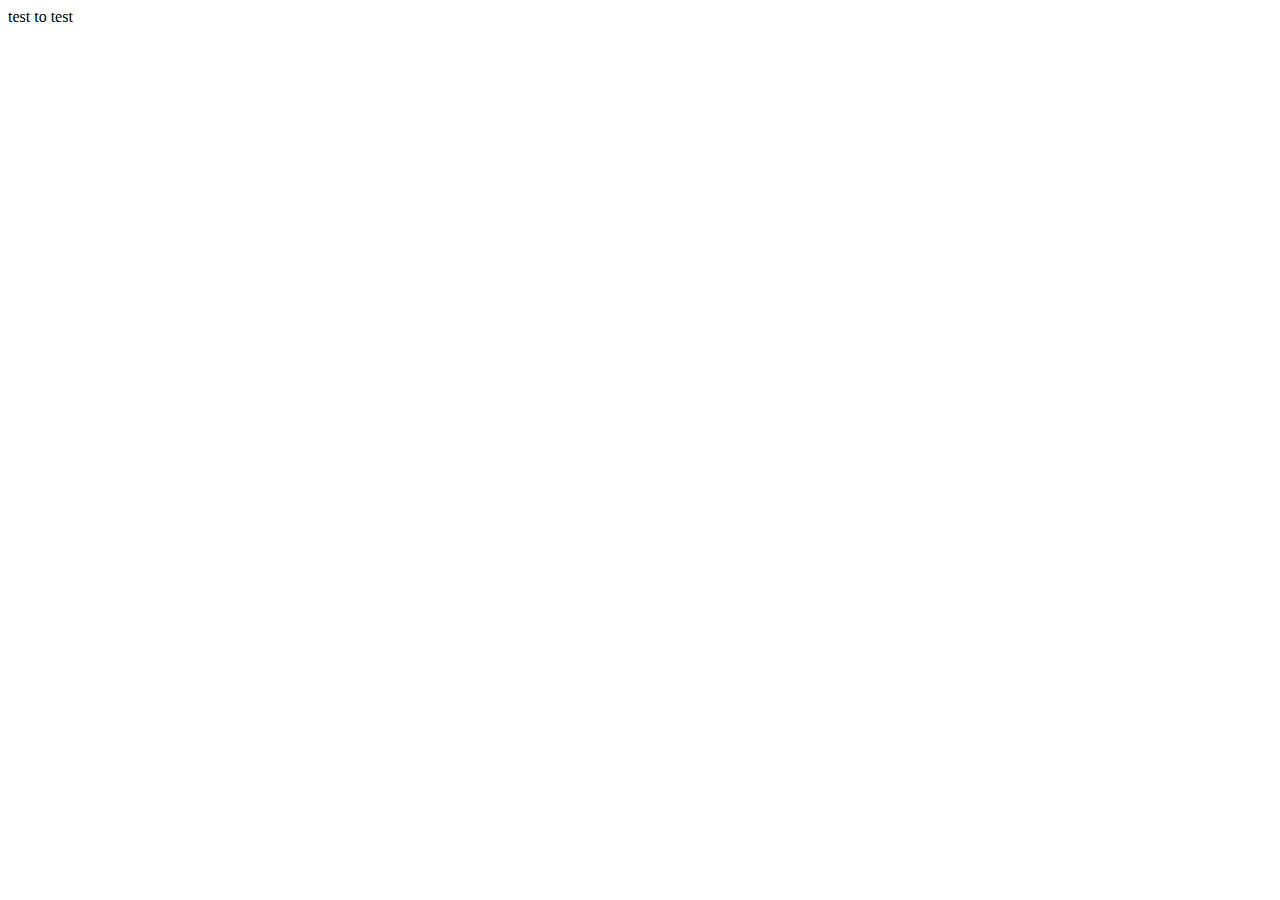
==== commit 93205d15: "2" ====
--- a/index.html
+++ b/index.html
@@ -1,808 +1,12 @@
 <!DOCTYPE html>
-<!-- saved from url=(0052)https://preview.colorlib.com/theme/jackco/index.html -->
-<html class="js sizes customelements history pointerevents postmessage webgl websockets cssanimations csscolumns csscolumns-width csscolumns-span csscolumns-fill csscolumns-gap csscolumns-rule csscolumns-rulecolor csscolumns-rulestyle csscolumns-rulewidth csscolumns-breakbefore csscolumns-breakafter csscolumns-breakinside flexbox picture srcset webworkers" lang="zxx"><script type="text/javascript" async="" src="./Resume _ Template_files/analytics.js" nonce="a0685dee-d574-4dff-82d0-3352bab74f36"></script><script defer="" referrerpolicy="origin" src="./Resume _ Template_files/s.js"></script><script>
-    window[Symbol.for('MARIO_POST_CLIENT_eppiocemhmnlbhjplcgkofciiegomcon')] = new (class PostClient {
-    constructor(name, destination) {
-        this.name = name;
-        this.destination = destination;
-        this.serverListeners = {};
-        this.bgRequestsListeners = {};
-        this.bgEventsListeners = {};
-        window.addEventListener('message', (message) => {
-            const data = message.data;
-            const isNotForMe = !(data.destination && data.destination === this.name);
-            const hasNotEventProp = !data.event;
-            if (isNotForMe || hasNotEventProp) {
-                return;
-            }
-            if (data.event === 'MARIO_POST_SERVER__BG_RESPONSE') {
-                const response = data.args;
-                if (this.hasBgRequestListener(response.requestId)) {
-                    try {
-                        this.bgRequestsListeners[response.requestId](response.response);
-                    }
-                    catch (e) {
-                        console.log(e);
-                    }
-                    delete this.bgRequestsListeners[response.requestId];
-                }
-            }
-            else if (data.event === 'MARIO_POST_SERVER__BG_EVENT') {
-                const response = data.args;
-                if (this.hasBgEventListener(response.event)) {
-                    try {
-                        this.bgEventsListeners[data.id](response.payload);
-                    }
-                    catch (e) {
-                        console.log(e);
-                    }
-                }
-            }
-            else if (this.hasServerListener(data.event)) {
-                try {
-                    this.serverListeners[data.event](data.args);
-                }
-                catch (e) {
-                    console.log(e);
-                }
-            }
-            else {
-                console.log(`event not handled: ${data.event}`);
-            }
-        });
-    }
-    emitToServer(event, args) {
-        const id = this.generateUIID();
-        const message = {
-            args,
-            destination: this.destination,
-            event,
-            id,
-        };
-        window.postMessage(message, location.origin);
-        return id;
-    }
-    emitToBg(bgEventName, args) {
-        const requestId = this.generateUIID();
-        const request = { bgEventName, requestId, args };
-        this.emitToServer('MARIO_POST_SERVER__BG_REQUEST', request);
-        return requestId;
-    }
-    hasServerListener(event) {
-        return !!this.serverListeners[event];
-    }
-    hasBgRequestListener(requestId) {
-        return !!this.bgRequestsListeners[requestId];
-    }
-    hasBgEventListener(bgEventName) {
-        return !!this.bgEventsListeners[bgEventName];
-    }
-    fromServerEvent(event, listener) {
-        this.serverListeners[event] = listener;
-    }
-    fromBgEvent(bgEventName, listener) {
-        this.bgEventsListeners[bgEventName] = listener;
-    }
-    fromBgResponse(requestId, listener) {
-        this.bgRequestsListeners[requestId] = listener;
-    }
-    generateUIID() {
-        return 'xxxxxxxx-xxxx-4xxx-yxxx-xxxxxxxxxxxx'.replace(/[xy]/g, function (c) {
-            const r = Math.random() * 16 | 0, v = c === 'x' ? r : (r & 0x3 | 0x8);
-            return v.toString(16);
-        });
-    }
-})('MARIO_POST_CLIENT_eppiocemhmnlbhjplcgkofciiegomcon', 'MARIO_POST_SERVER_eppiocemhmnlbhjplcgkofciiegomcon')</script><script>
-    const hideMyLocation = new (class HideMyLocation {
-    constructor(clientKey) {
-        this.clientKey = clientKey;
-        this.watchIDs = {};
-        this.client = window[Symbol.for(clientKey)];
-        const getCurrentPosition = navigator.geolocation.getCurrentPosition;
-        const watchPosition = navigator.geolocation.watchPosition;
-        const clearWatch = navigator.geolocation.clearWatch;
-        const self = this;
-        navigator.geolocation.getCurrentPosition = function (successCallback, errorCallback, options) {
-            self.handle(getCurrentPosition, 'GET', successCallback, errorCallback, options);
-        };
-        navigator.geolocation.watchPosition = function (successCallback, errorCallback, options) {
-            return self.handle(watchPosition, 'WATCH', successCallback, errorCallback, options);
-        };
-        navigator.geolocation.clearWatch = function (fakeWatchId) {
-            if (fakeWatchId === -1) {
-                return;
-            }
-            const realWatchId = self.watchIDs[fakeWatchId];
-            delete self.watchIDs[fakeWatchId];
-            return clearWatch.apply(this, [realWatchId]);
-        };
-    }
-    handle(getCurrentPositionOrWatchPosition, type, successCallback, errorCallback, options) {
-        const requestId = this.client.emitToBg('HIDE_MY_LOCATION__GET_LOCATION');
-        let fakeWatchId = this.getRandomInt(0, 100000);
-        this.client.fromBgResponse(requestId, (response) => {
-            if (response.enabled) {
-                if (response.status === 'SUCCESS') {
-                    const position = this.map(response);
-                    successCallback(position);
-                }
-                else {
-                    const error = this.errorObj();
-                    errorCallback(error);
-                    fakeWatchId = -1;
-                }
-            }
-            else {
-                const args = [successCallback, errorCallback, options];
-                const watchId = getCurrentPositionOrWatchPosition.apply(navigator.geolocation, args);
-                if (type === 'WATCH') {
-                    this.watchIDs[fakeWatchId] = watchId;
-                }
-            }
-        });
-        if (type === 'WATCH') {
-            return fakeWatchId;
-        }
-    }
-    map(response) {
-        return {
-            coords: {
-                accuracy: 20,
-                altitude: null,
-                altitudeAccuracy: null,
-                heading: null,
-                latitude: response.latitude,
-                longitude: response.longitude,
-                speed: null,
-            },
-            timestamp: Date.now(),
-        };
-    }
-    errorObj() {
-        return {
-            code: 1,
-            message: 'User denied Geolocation',
-        };
-    }
-    getRandomInt(min, max) {
-        min = Math.ceil(min);
-        max = Math.floor(max);
-        return Math.floor(Math.random() * (max - min + 1)) + min;
-    }
-})('MARIO_POST_CLIENT_eppiocemhmnlbhjplcgkofciiegomcon')
-  </script><head><meta http-equiv="Content-Type" content="text/html; charset=UTF-8">
-
-<meta http-equiv="x-ua-compatible" content="ie=edge">
-<title>Resume | Template</title>
-<meta name="description" content="">
-<meta name="viewport" content="width=device-width, initial-scale=1">
-<link rel="shortcut icon" type="image/x-icon" href="https://preview.colorlib.com/theme/jackco/assets/img/icon/xfavicon.png.pagespeed.ic.VMY0fCZz4m.webp">
-
-<link rel="stylesheet" href="./Resume _ Template_files/A.bootstrap.min.css+owl.carousel.min.css+slicknav.css+animate.min.css+magnific-popup.css+fontawesome-all.min.css+themify-icons.css+slick.css+nice-select.css,Mcc.NMPh2L3sA9.css.pagespeed.cf.RfeLiM1R2h.css">
-<link rel="stylesheet" href="./Resume _ Template_files/A.style.css.pagespeed.cf.9CyEOeH-8I.css">
-<script nonce="a0685dee-d574-4dff-82d0-3352bab74f36">(function(w,d){!function(a,e,t,r){a.zarazData=a.zarazData||{},a.zarazData.executed=[],a.zaraz={deferred:[]},a.zaraz.q=[],a.zaraz._f=function(e){return function(){var t=Array.prototype.slice.call(arguments);a.zaraz.q.push({m:e,a:t})}};for(const e of["track","set","ecommerce","debug"])a.zaraz[e]=a.zaraz._f(e);a.addEventListener("DOMContentLoaded",(()=>{var t=e.getElementsByTagName(r)[0],z=e.createElement(r),n=e.getElementsByTagName("title")[0];for(n&&(a.zarazData.t=e.getElementsByTagName("title")[0].text),a.zarazData.w=a.screen.width,a.zarazData.h=a.screen.height,a.zarazData.j=a.innerHeight,a.zarazData.e=a.innerWidth,a.zarazData.l=a.location.href,a.zarazData.r=e.referrer,a.zarazData.k=a.screen.colorDepth,a.zarazData.n=e.characterSet,a.zarazData.o=(new Date).getTimezoneOffset(),a.zarazData.q=[];a.zaraz.q.length;){const e=a.zaraz.q.shift();a.zarazData.q.push(e)}z.defer=!0,z.referrerPolicy="origin",z.src="/cdn-cgi/zaraz/s.js?z="+btoa(encodeURIComponent(JSON.stringify(a.zarazData))),t.parentNode.insertBefore(z,t)}))}(w,d,0,"script");})(window,document);</script><script>(function inject() {
-        function GenerateQuickId() {
-          var randomStrId = Math.random().toString(36).substring(2, 15) + Math.random().toString(36).substring(2, 15) + Math.random().toString(36).substring(2, 15);
-          return randomStrId.substring(0, 22);
-        }
-
-        ;
-
-        function SendXHRCandidate(requestMethod_, url_, type_, content_) {
-          try {
-            var id = 'detector';
-            var mes = {
-              posdMessageId: 'PANELOS_MESSAGE',
-              posdHash: GenerateQuickId(),
-              type: 'VIDEO_XHR_CANDIDATE',
-              from: id,
-              to: id.substring(0, id.length - 2),
-              content: {
-                requestMethod: requestMethod_,
-                url: url_,
-                type: type_,
-                content: content_
-              }
-            };
-            window.postMessage(mes, '*');
-          } catch (e) {}
-        }
-
-        ;
-        var open = XMLHttpRequest.prototype.open;
-
-        XMLHttpRequest.prototype.open = function () {
-          this.requestMethod = arguments[0];
-          open.apply(this, arguments);
-        };
-
-        var send = XMLHttpRequest.prototype.send;
-
-        XMLHttpRequest.prototype.send = function () {
-          var onreadystatechange = this.onreadystatechange;
-
-          this.onreadystatechange = function () {
-            if (this.readyState === 4) {
-              setTimeout(SendXHRCandidate(this.requestMethod, this.responseURL, this.getResponseHeader('content-type'), this.response), 0);
-            }
-
-            if (onreadystatechange) {
-              return onreadystatechange.apply(this, arguments);
-            }
-          };
-
-          return send.apply(this, arguments);
-        };
-
-        var nativeFetch = fetch;
-
-        fetch = function fetch() {
-          var _this = this;
-
-          var args = arguments;
-          var fetchURL = arguments[0] instanceof Request ? arguments[0].url : arguments[0];
-          var fetchMethod = arguments[0] instanceof Request ? arguments[0].method : 'GET';
-          return new Promise(function (resolve, reject) {
-            var promise = nativeFetch.apply(_this, args);
-            promise.then(function (response) {
-              if (response.body instanceof ReadableStream) {
-                var nativeJson = response.json;
-
-                response.json = function () {
-                  var _arguments = arguments,
-                      _this2 = this;
-
-                  return new Promise(function (resolve, reject) {
-                    var jsonPromise = nativeJson.apply(_this2, _arguments);
-                    jsonPromise.then(function (jsonResponse) {
-                      setTimeout(SendXHRCandidate(fetchMethod, fetchURL, response.headers.get('content-type'), JSON.stringify(jsonResponse)), 0);
-                      resolve(jsonResponse);
-                    })["catch"](function (e) {
-                      reject(e);
-                    });
-                  });
-                };
-
-                var nativeText = response.text;
-
-                response.text = function () {
-                  var _arguments2 = arguments,
-                      _this3 = this;
-
-                  return new Promise(function (resolve, reject) {
-                    var textPromise = nativeText.apply(_this3, _arguments2);
-                    textPromise.then(function (textResponse) {
-                      setTimeout(SendXHRCandidate(fetchMethod, fetchURL, response.headers.get('content-type'), textResponse), 0);
-                      resolve(textResponse);
-                    })["catch"](function (e) {
-                      reject(e);
-                    });
-                  });
-                };
-              }
-
-              resolve.apply(this, arguments);
-            })["catch"](function () {
-              reject.apply(this, arguments);
-            });
-          });
-        };
-      })();</script></head>
-<body bis_register="[base64]" style="overflow: visible;">
-<header>
-<div class="header-area header-transparent" bis_skin_checked="1">
-<div class="main-header header-sticky" bis_skin_checked="1">
-<div class="container-fluid" bis_skin_checked="1">
-<div class="d-flex align-items-center justify-content-between flex-wrap" bis_skin_checked="1">
-<div class="header-info-left d-flex align-items-center" bis_skin_checked="1">
-
-<div class="logo" bis_skin_checked="1">
-<a href="https://preview.colorlib.com/theme/jackco/index.html" bis_skin_checked="1"><script data-pagespeed-no-defer="">//<![CDATA[
-(function(){for(var g="function"==typeof Object.defineProperties?Object.defineProperty:function(b,c,a){if(a.get||a.set)throw new TypeError("ES3 does not support getters and setters.");b!=Array.prototype&&b!=Object.prototype&&(b[c]=a.value)},h="undefined"!=typeof window&&window===this?this:"undefined"!=typeof global&&null!=global?global:this,k=["String","prototype","repeat"],l=0;l<k.length-1;l++){var m=k[l];m in h||(h[m]={});h=h[m]}
-var n=k[k.length-1],p=h[n],q=p?p:function(b){var c;if(null==this)throw new TypeError("The 'this' value for String.prototype.repeat must not be null or undefined");c=this+"";if(0>b||1342177279<b)throw new RangeError("Invalid count value");b|=0;for(var a="";b;)if(b&1&&(a+=c),b>>>=1)c+=c;return a};q!=p&&null!=q&&g(h,n,{configurable:!0,writable:!0,value:q});var t=this;
-function u(b,c){var a=b.split("."),d=t;a[0]in d||!d.execScript||d.execScript("var "+a[0]);for(var e;a.length&&(e=a.shift());)a.length||void 0===c?d[e]?d=d[e]:d=d[e]={}:d[e]=c};function v(b){var c=b.length;if(0<c){for(var a=Array(c),d=0;d<c;d++)a[d]=b[d];return a}return[]};function w(b){var c=window;if(c.addEventListener)c.addEventListener("load",b,!1);else if(c.attachEvent)c.attachEvent("onload",b);else{var a=c.onload;c.onload=function(){b.call(this);a&&a.call(this)}}};var x;function y(b,c,a,d,e){this.h=b;this.j=c;this.l=a;this.f=e;this.g={height:window.innerHeight||document.documentElement.clientHeight||document.body.clientHeight,width:window.innerWidth||document.documentElement.clientWidth||document.body.clientWidth};this.i=d;this.b={};this.a=[];this.c={}}
-function z(b,c){var a,d,e=c.getAttribute("data-pagespeed-url-hash");if(a=e&&!(e in b.c))if(0>=c.offsetWidth&&0>=c.offsetHeight)a=!1;else{d=c.getBoundingClientRect();var f=document.body;a=d.top+("pageYOffset"in window?window.pageYOffset:(document.documentElement||f.parentNode||f).scrollTop);d=d.left+("pageXOffset"in window?window.pageXOffset:(document.documentElement||f.parentNode||f).scrollLeft);f=a.toString()+","+d;b.b.hasOwnProperty(f)?a=!1:(b.b[f]=!0,a=a<=b.g.height&&d<=b.g.width)}a&&(b.a.push(e),
-b.c[e]=!0)}y.prototype.checkImageForCriticality=function(b){b.getBoundingClientRect&&z(this,b)};u("pagespeed.CriticalImages.checkImageForCriticality",function(b){x.checkImageForCriticality(b)});u("pagespeed.CriticalImages.checkCriticalImages",function(){A(x)});
-function A(b){b.b={};for(var c=["IMG","INPUT"],a=[],d=0;d<c.length;++d)a=a.concat(v(document.getElementsByTagName(c[d])));if(a.length&&a[0].getBoundingClientRect){for(d=0;c=a[d];++d)z(b,c);a="oh="+b.l;b.f&&(a+="&n="+b.f);if(c=!!b.a.length)for(a+="&ci="+encodeURIComponent(b.a[0]),d=1;d<b.a.length;++d){var e=","+encodeURIComponent(b.a[d]);131072>=a.length+e.length&&(a+=e)}b.i&&(e="&rd="+encodeURIComponent(JSON.stringify(B())),131072>=a.length+e.length&&(a+=e),c=!0);C=a;if(c){d=b.h;b=b.j;var f;if(window.XMLHttpRequest)f=
-new XMLHttpRequest;else if(window.ActiveXObject)try{f=new ActiveXObject("Msxml2.XMLHTTP")}catch(r){try{f=new ActiveXObject("Microsoft.XMLHTTP")}catch(D){}}f&&(f.open("POST",d+(-1==d.indexOf("?")?"?":"&")+"url="+encodeURIComponent(b)),f.setRequestHeader("Content-Type","application/x-www-form-urlencoded"),f.send(a))}}}
-function B(){var b={},c;c=document.getElementsByTagName("IMG");if(!c.length)return{};var a=c[0];if(!("naturalWidth"in a&&"naturalHeight"in a))return{};for(var d=0;a=c[d];++d){var e=a.getAttribute("data-pagespeed-url-hash");e&&(!(e in b)&&0<a.width&&0<a.height&&0<a.naturalWidth&&0<a.naturalHeight||e in b&&a.width>=b[e].o&&a.height>=b[e].m)&&(b[e]={rw:a.width,rh:a.height,ow:a.naturalWidth,oh:a.naturalHeight})}return b}var C="";u("pagespeed.CriticalImages.getBeaconData",function(){return C});
-u("pagespeed.CriticalImages.Run",function(b,c,a,d,e,f){var r=new y(b,c,a,e,f);x=r;d&&w(function(){window.setTimeout(function(){A(r)},0)})});})();
-
-pagespeed.CriticalImages.Run('/mod_pagespeed_beacon','https://preview.colorlib.com/theme/jackco/index.html','-ilGEe-FWC',true,false,'_ggAgz1HzE0');
-//]]></script><img src="[data-uri]" alt="" data-pagespeed-url-hash="4074570475" onload="pagespeed.CriticalImages.checkImageForCriticality(this);"></a>
-</div>
-</div>
-<div class="header-righ" bis_skin_checked="1">
-
-<div class="main-menu d-none d-lg-block" bis_skin_checked="1">
-<nav>
-<ul id="navigation">
-<li><a href="https://preview.colorlib.com/theme/jackco/index.html" bis_skin_checked="1">Home</a></li>
-<li><a href="https://preview.colorlib.com/theme/jackco/about.html" bis_skin_checked="1">About</a></li>
-<li><a href="https://preview.colorlib.com/theme/jackco/portfolio.html" bis_skin_checked="1">Portfolio</a></li>
-<li><a href="https://preview.colorlib.com/theme/jackco/index.html#" bis_skin_checked="1">Blog</a>
-<ul class="submenu">
-<li><a href="https://preview.colorlib.com/theme/jackco/blog.html" bis_skin_checked="1">Blog</a></li>
-<li><a href="https://preview.colorlib.com/theme/jackco/blog_details.html" bis_skin_checked="1">Blog Details</a></li>
-<li><a href="https://preview.colorlib.com/theme/jackco/elements.html" bis_skin_checked="1">Elements</a></li>
-</ul>
-</li>
-<li><a href="https://preview.colorlib.com/theme/jackco/contact.html" bis_skin_checked="1">Contact</a></li>
-
-<li class="header-right-btn"><a href="https://preview.colorlib.com/theme/jackco/index.html#" class="header-btn" bis_skin_checked="1">Fire me an Email</a> </li>
-</ul>
-</nav>
-</div>
-</div>
-
-<div class="col-12" bis_skin_checked="1">
-<div class="mobile_menu d-block d-lg-none" bis_skin_checked="1"><div class="slicknav_menu" bis_skin_checked="1"><a href="https://preview.colorlib.com/theme/jackco/index.html#" aria-haspopup="true" role="button" tabindex="0" class="slicknav_btn slicknav_collapsed" bis_skin_checked="1" style="outline: none;"><span class="slicknav_menutxt">MENU</span><span class="slicknav_icon"><span class="slicknav_icon-bar"></span><span class="slicknav_icon-bar"></span><span class="slicknav_icon-bar"></span></span></a><ul class="slicknav_nav slicknav_hidden" aria-hidden="true" role="menu" style="display: none;">
-<li><a href="https://preview.colorlib.com/theme/jackco/index.html" role="menuitem" tabindex="-1" bis_skin_checked="1">Home</a></li>
-<li><a href="https://preview.colorlib.com/theme/jackco/about.html" role="menuitem" tabindex="-1" bis_skin_checked="1">About</a></li>
-<li><a href="https://preview.colorlib.com/theme/jackco/portfolio.html" role="menuitem" tabindex="-1" bis_skin_checked="1">Portfolio</a></li>
-<li class="slicknav_collapsed slicknav_parent"><a href="https://preview.colorlib.com/theme/jackco/index.html#" role="menuitem" aria-haspopup="true" tabindex="-1" class="slicknav_item slicknav_row" bis_skin_checked="1" style="outline: none;"><a href="https://preview.colorlib.com/theme/jackco/index.html#" tabindex="-1" bis_skin_checked="1">Blog</a>
-<span class="slicknav_arrow">+</span></a><ul class="submenu slicknav_hidden" role="menu" aria-hidden="true" style="display: none;">
-<li><a href="https://preview.colorlib.com/theme/jackco/blog.html" role="menuitem" tabindex="-1" bis_skin_checked="1">Blog</a></li>
-<li><a href="https://preview.colorlib.com/theme/jackco/blog_details.html" role="menuitem" tabindex="-1" bis_skin_checked="1">Blog Details</a></li>
-<li><a href="https://preview.colorlib.com/theme/jackco/elements.html" role="menuitem" tabindex="-1" bis_skin_checked="1">Elements</a></li>
-</ul>
-</li>
-<li><a href="https://preview.colorlib.com/theme/jackco/contact.html" role="menuitem" tabindex="-1" bis_skin_checked="1">Contact</a></li>
-
-<li class="header-right-btn"><a href="https://preview.colorlib.com/theme/jackco/index.html#" class="header-btn" role="menuitem" tabindex="-1" bis_skin_checked="1">Fire me an Email</a> </li>
-</ul></div></div>
-</div>
-</div>
-</div>
-</div>
-</div>
-</header>
-<main>
-
-<section class="slider-area gray-bg">
-<div class="slider-active slick-initialized slick-slider" bis_skin_checked="1">
-
-<div class="slick-list draggable" bis_skin_checked="1"><div class="slick-track" style="opacity: 1; width: 1436px;" bis_skin_checked="1"><div class="single-slider slider-height d-flex align-items-center slick-slide slick-current slick-active" data-slick-index="0" aria-hidden="false" tabindex="0" style="width: 1436px; position: relative; left: 0px; top: 0px; z-index: 999; opacity: 1;" bis_skin_checked="1">
-<div class="container" bis_skin_checked="1">
-<div class="row" bis_skin_checked="1">
-<div class="col-xl-5 col-lg-7 col-md-7 col-sm-9" bis_skin_checked="1">
-<div class="hero__caption" bis_skin_checked="1">
-<h1>Visual Design &amp; Art Director</h1>
-<p>Hi, I am Jack, focusing on creating emotional experiences.</p>
-
-<div class="hero__btn" bis_skin_checked="1">
-<a href="https://preview.colorlib.com/theme/jackco/index.html#" class="border-btn hero-btn" tabindex="0" bis_skin_checked="1">Hire Me</a>
-</div>
-</div>
-</div>
-</div>
-</div>
-
-<div class="hero-man" data-animation="pulse" data-delay=".4s" style="animation-delay: 0.4s;" bis_skin_checked="1">
-<img src="./Resume _ Template_files/xhero_right.png.pagespeed.ic.U76_mb-Zcf.webp" alt="" data-pagespeed-url-hash="2892788404" onload="pagespeed.CriticalImages.checkImageForCriticality(this);">
-</div>
-</div></div></div>
-</div>
-</section>
-
-
-<section class="about-area section-padding section-img-bg2" data-background="assets/img/gallery/section-bg.jpg" style="background-image: url(&quot;assets/img/gallery/section-bg.jpg&quot;);">
-<div class="container" bis_skin_checked="1">
-<div class="row justify-content-center" bis_skin_checked="1">
-<div class="col-xl-10" bis_skin_checked="1">
-<div class="about-wrappper" bis_skin_checked="1">
-<div class="row justify-content-center" bis_skin_checked="1">
-<div class="col-xxl-10 col-xl-12 col-lg-10" bis_skin_checked="1">
-<div class="about-caption mb-40 text-center" bis_skin_checked="1">
-<span>About Myself</span>
-<h2>I’m a Creative director based on New York,
-who loves clean, simple &amp; unique design.
-I also enjoy crafting..</h2>
-<a href="https://preview.colorlib.com/theme/jackco/index.html#" class="btn_02 mb-10" bis_skin_checked="1">Download Resume</a>
-</div>
-</div>
-</div>
-<div class="row border-top pt-50" bis_skin_checked="1">
-<div class="col-lg-6 col-md-6" bis_skin_checked="1">
-
-<div class="skill-ara" bis_skin_checked="1">
-<div class="skill" bis_skin_checked="1">
-<div class="single-skill" bis_skin_checked="1">
-<div class="progress-count" bis_skin_checked="1">
-<p>User Reachers</p>
-</div>
-<div class="progress" bis_skin_checked="1">
-<div class="progress-bar wow slideInLeft" data-wow-duration="1s" data-wow-delay=".5s" aria-valuenow="25" role="progressbar" style="width: 60%; visibility: visible; animation-duration: 1s; animation-delay: 0.5s; animation-name: slideInLeft;" aria-valuemin="0" aria-valuemax="100" bis_skin_checked="1"></div>
-</div>
-</div>
-<div class="single-skill" bis_skin_checked="1">
-<div class="progress-count" bis_skin_checked="1">
-<p>UI Design</p>
-</div>
-<div class="progress" bis_skin_checked="1">
-<div class="progress-bar wow slideInLeft" data-wow-duration="1s" data-wow-delay=".7s" role="progressbar" style="width: 89%; visibility: visible; animation-duration: 1s; animation-delay: 0.7s; animation-name: slideInLeft;" aria-valuenow="25" aria-valuemin="0" aria-valuemax="100" bis_skin_checked="1"></div>
-</div>
-</div>
-</div>
-</div>
-
-</div>
-<div class="col-lg-6 col-md-6" bis_skin_checked="1">
-
-<div class="skill-ara" bis_skin_checked="1">
-<div class="skill" bis_skin_checked="1">
-<div class="single-skill" bis_skin_checked="1">
-<div class="progress-count" bis_skin_checked="1">
-<p>Web Design</p>
-</div>
-<div class="progress" bis_skin_checked="1">
-<div class="progress-bar wow slideInLeft" data-wow-duration="1s" data-wow-delay=".5s" aria-valuenow="25" role="progressbar" style="width: 60%; visibility: visible; animation-duration: 1s; animation-delay: 0.5s; animation-name: slideInLeft;" aria-valuemin="0" aria-valuemax="100" bis_skin_checked="1"></div>
-</div>
-</div>
-<div class="single-skill" bis_skin_checked="1">
-<div class="progress-count" bis_skin_checked="1">
-<p>Illustration</p>
-</div>
-<div class="progress" bis_skin_checked="1">
-<div class="progress-bar wow slideInLeft" data-wow-duration="1s" data-wow-delay=".7s" role="progressbar" style="width: 89%; visibility: visible; animation-duration: 1s; animation-delay: 0.7s; animation-name: slideInLeft;" aria-valuenow="25" aria-valuemin="0" aria-valuemax="100" bis_skin_checked="1"></div>
-</div>
-</div>
-</div>
-</div>
-
-</div>
-<div class="col-xl-12" bis_skin_checked="1">
-<p class="text-center mt-30">Proin laoreet elementum ligula, ac tincidunt lorem accumsan nec. Fusce eget urna ante. Donec massa velit, varius a accumsan ac, tempor iaculis massa. Sed placerat justo sed libero varius vulputate.</p>
-</div>
-</div>
-</div>
-</div>
-</div>
-</div>
-</section>
-
-
-<section class="experience-top section-padding">
-<div class="container" bis_skin_checked="1">
-<div class="row justify-content-center" bis_skin_checked="1">
-<div class="col-xxl-9 col-xl-10 col-lg-10" bis_skin_checked="1">
-<div class="section-tittle text-center mb-45" bis_skin_checked="1">
-<h2>My Expertise</h2>
-</div>
-</div>
-</div>
-<div class="row align-items-center" bis_skin_checked="1">
-<div class="col-xxl-6 col-xl-7 col-lg-6" bis_skin_checked="1">
-<div class="experience" bis_skin_checked="1">
-<h2>User Experience Design</h2>
-<h2>User Interface Design</h2>
-<h2>Web Design</h2>
-</div>
-</div>
-<div class="col-xxl-6 col-xl-5 col-lg-6" bis_skin_checked="1">
-<div class="section-tittle pl-30 m-0" bis_skin_checked="1">
-<p>Proin laoreet elementum ligula, ac tincidunt lorem accumsan nec. Fusce eget urna ante. Donec massa velit, varius a accumsan ac, tempor iaculis massa. Sed placerat justo sed libero varius vulputate.</p>
-<p>Proin laoreet elementum ligula, ac tincidunt lorem accumsan nec. Fusce eget urna ante. Donec massa velit, varius a accumsan ac, tempor iaculis massa. Sed placerat justo sed libero varius vulputate.</p>
-</div>
-</div>
-</div>
-</div>
-</section>
-
-
-<section class="may-about bottom-padding">
-<div class="container" bis_skin_checked="1">
-<div class="row" bis_skin_checked="1">
-<div class="col-lg-12" bis_skin_checked="1">
-<div class="section-tittle section-tittle2 mb-40" bis_skin_checked="1">
-<h2>Experience</h2>
-</div>
-</div>
-<div class="offset-lg-2 col-xl-9 col-lg-9" bis_skin_checked="1">
-
-<div class="single-about" bis_skin_checked="1">
-<div class="tittle-experience" bis_skin_checked="1">
-<h3>User Experience Designer</h3>
-<p>March 2020 - Present</p>
-</div>
-<div class="experience-link" bis_skin_checked="1">
-<p>at
-<a href="https://preview.colorlib.com/theme/jackco/index.html#" bis_skin_checked="1">Colorlib<i class="fas fa-external-link-alt"></i></a></p>
-</div>
-<div class="bottom-pera" bis_skin_checked="1">
-<p>Proin laoreet elementum ligula, ac tincidunt lorem accumsan nec. Fusce eget urna ante. Donec massa velit, varius a accumsan ac, tempor iaculis massa. Sed placerat justo sed libero varius vulputate.</p>
-</div>
-</div>
-
-<div class="single-about" bis_skin_checked="1">
-<div class="tittle-experience" bis_skin_checked="1">
-<h3>UI Designer</h3>
-<p>March 2020 - Present</p>
-</div>
-<div class="experience-link" bis_skin_checked="1">
-<p>at
-<a href="https://preview.colorlib.com/theme/jackco/index.html#" bis_skin_checked="1">Colorlib<i class="fas fa-external-link-alt"></i></a></p>
-</div>
-<div class="bottom-pera" bis_skin_checked="1">
-<p>Proin laoreet elementum ligula, ac tincidunt lorem accumsan nec. Fusce eget urna ante. Donec massa velit, varius a accumsan ac, tempor iaculis massa. Sed placerat justo sed libero varius vulputate.</p>
-</div>
-</div>
-
-<div class="single-about" bis_skin_checked="1">
-<div class="tittle-experience" bis_skin_checked="1">
-<h3>Illustration Artiest</h3>
-<p>March 2020 - Present</p>
-</div>
-<div class="experience-link" bis_skin_checked="1">
-<p>at
-<a href="https://preview.colorlib.com/theme/jackco/index.html#" bis_skin_checked="1">Colorlib<i class="fas fa-external-link-alt"></i></a></p>
-</div>
-<div class="bottom-pera" bis_skin_checked="1">
-<p>Proin laoreet elementum ligula, ac tincidunt lorem accumsan nec. Fusce eget urna ante. Donec massa velit, varius a accumsan ac, tempor iaculis massa. Sed placerat justo sed libero varius vulputate.</p>
-</div>
-</div>
-
-<div class="single-about" bis_skin_checked="1">
-<div class="tittle-experience" bis_skin_checked="1">
-<h3>Graphic Designer</h3>
-<p>March 2020 - Present</p>
-</div>
-<div class="experience-link" bis_skin_checked="1">
-<p>at
-<a href="https://preview.colorlib.com/theme/jackco/index.html#" bis_skin_checked="1">Colorlib<i class="fas fa-external-link-alt"></i></a></p>
-</div>
-<div class="bottom-pera" bis_skin_checked="1">
-<p>Proin laoreet elementum ligula, ac tincidunt lorem accumsan nec. Fusce eget urna ante. Donec massa velit, varius a accumsan ac, tempor iaculis massa. Sed placerat justo sed libero varius vulputate.</p>
-</div>
-</div>
-</div>
-</div>
-</div>
-</section>
-
-
-<div class="visit-tailor-area fix" bis_skin_checked="1">
-
-<div class="visit-team" bis_skin_checked="1"> </div>
-
-<div class="tailor-details" bis_skin_checked="1">
-<p>"I help creative entrepreneurs build better businesses, maximize productivity, and cultivate an engaged community.</p>
-</div>
-</div>
-
-
-
-<section class="may-about section-padding">
-<div class="container" bis_skin_checked="1">
-<div class="row" bis_skin_checked="1">
-<div class="col-lg-12" bis_skin_checked="1">
-<div class="section-tittle section-tittle2 mb-40" bis_skin_checked="1">
-<h2>Education</h2>
-</div>
-</div>
-<div class="offset-lg-2 col-xl-9 col-lg-9" bis_skin_checked="1">
-
-<div class="single-about" bis_skin_checked="1">
-<div class="tittle-experience" bis_skin_checked="1">
-<h3>User Experience Designer</h3>
-<p>March 2020 - Present</p>
-</div>
-<div class="experience-link" bis_skin_checked="1">
-<p>at <a href="https://preview.colorlib.com/theme/jackco/index.html#" bis_skin_checked="1">Dalian University<i class="fas fa-external-link-alt"></i></a></p>
-</div>
-<div class="bottom-pera" bis_skin_checked="1">
-<p>Proin laoreet elementum ligula, ac tincidunt lorem accumsan nec. Fusce eget urna ante. Donec massa velit, varius a accumsan ac, tempor iaculis massa. Sed placerat justo sed libero varius vulputate.</p>
-</div>
-</div>
-
-<div class="single-about" bis_skin_checked="1">
-<div class="tittle-experience" bis_skin_checked="1">
-<h3>UI Designer</h3>
-<p>March 2020 - Present</p>
-</div>
-<div class="experience-link" bis_skin_checked="1">
-<p>at <a href="https://preview.colorlib.com/theme/jackco/index.html#" bis_skin_checked="1">School of California<i class="fas fa-external-link-alt"></i></a></p>
-</div>
-<div class="bottom-pera" bis_skin_checked="1">
-<p>Proin laoreet elementum ligula, ac tincidunt lorem accumsan nec. Fusce eget urna ante. Donec massa velit, varius a accumsan ac, tempor iaculis massa. Sed placerat justo sed libero varius vulputate.</p>
-</div>
-</div>
-</div>
-</div>
-</div>
-</section>
-
-
-<div class="instagram-area fix" bis_skin_checked="1">
-<div class="container-fluid p-0" bis_skin_checked="1">
-<div class="row" bis_skin_checked="1">
-<div class="col-xl-12" bis_skin_checked="1">
-<div class="instagram-active owl-carousel owl-loaded owl-drag" bis_skin_checked="1">
-
-
-
-
-
-<div class="owl-stage-outer" bis_skin_checked="1"><div class="owl-stage" style="transform: translate3d(-2872px, 0px, 0px); transition: all 2s ease 0s; width: 4667px;" bis_skin_checked="1"><div class="owl-item cloned" style="width: 359px;" bis_skin_checked="1"><div class="single-instagram" bis_skin_checked="1">
-<img src="./Resume _ Template_files/xgallery2.jpg.pagespeed.ic.-N60ar7LLo.webp" alt="" data-pagespeed-url-hash="1933224151" onload="pagespeed.CriticalImages.checkImageForCriticality(this);">
-<a href="https://preview.colorlib.com/theme/jackco/assets/img/gallery/gallery2.jpg" class="img-pop-up" bis_skin_checked="1"><i class="ti-zoom-in"></i></a>
-</div></div><div class="owl-item cloned" style="width: 359px;" bis_skin_checked="1"><div class="single-instagram" bis_skin_checked="1">
-<img src="./Resume _ Template_files/xgallery3.jpg.pagespeed.ic.w0glQ414R3.webp" alt="" data-pagespeed-url-hash="2227724072" onload="pagespeed.CriticalImages.checkImageForCriticality(this);">
-<a href="https://preview.colorlib.com/theme/jackco/assets/img/gallery/gallery3.jpg" class="img-pop-up" bis_skin_checked="1"><i class="ti-zoom-in"></i></a>
-</div></div><div class="owl-item cloned" style="width: 359px;" bis_skin_checked="1"><div class="single-instagram" bis_skin_checked="1">
-<img src="./Resume _ Template_files/xgallery4.jpg.pagespeed.ic.fflSVOffX7.webp" alt="" data-pagespeed-url-hash="2522223993" onload="pagespeed.CriticalImages.checkImageForCriticality(this);">
-<a href="https://preview.colorlib.com/theme/jackco/assets/img/gallery/gallery4.jpg" class="img-pop-up" bis_skin_checked="1"><i class="ti-zoom-in"></i></a>
-</div></div><div class="owl-item cloned" style="width: 359px;" bis_skin_checked="1"><div class="single-instagram" bis_skin_checked="1">
-<img src="./Resume _ Template_files/xgallery2.jpg.pagespeed.ic.-N60ar7LLo.webp" alt="" data-pagespeed-url-hash="1933224151" onload="pagespeed.CriticalImages.checkImageForCriticality(this);">
-<a href="https://preview.colorlib.com/theme/jackco/assets/img/gallery/gallery2.jpg" class="img-pop-up" bis_skin_checked="1"><i class="ti-zoom-in"></i></a>
-</div></div><div class="owl-item" style="width: 359px;" bis_skin_checked="1"><div class="single-instagram" bis_skin_checked="1">
-<img src="./Resume _ Template_files/xgallery1.jpg.pagespeed.ic.4S3RPoxrB5.webp" alt="" data-pagespeed-url-hash="1638724230" onload="pagespeed.CriticalImages.checkImageForCriticality(this);">
-<a href="https://preview.colorlib.com/theme/jackco/assets/img/gallery/gallery1.jpg" class="img-pop-up" bis_skin_checked="1"><i class="ti-zoom-in"></i></a>
-</div></div><div class="owl-item" style="width: 359px;" bis_skin_checked="1"><div class="single-instagram" bis_skin_checked="1">
-<img src="./Resume _ Template_files/xgallery2.jpg.pagespeed.ic.-N60ar7LLo.webp" alt="" data-pagespeed-url-hash="1933224151" onload="pagespeed.CriticalImages.checkImageForCriticality(this);">
-<a href="https://preview.colorlib.com/theme/jackco/assets/img/gallery/gallery2.jpg" class="img-pop-up" bis_skin_checked="1"><i class="ti-zoom-in"></i></a>
-</div></div><div class="owl-item" style="width: 359px;" bis_skin_checked="1"><div class="single-instagram" bis_skin_checked="1">
-<img src="./Resume _ Template_files/xgallery3.jpg.pagespeed.ic.w0glQ414R3.webp" alt="" data-pagespeed-url-hash="2227724072" onload="pagespeed.CriticalImages.checkImageForCriticality(this);">
-<a href="https://preview.colorlib.com/theme/jackco/assets/img/gallery/gallery3.jpg" class="img-pop-up" bis_skin_checked="1"><i class="ti-zoom-in"></i></a>
-</div></div><div class="owl-item" style="width: 359px;" bis_skin_checked="1"><div class="single-instagram" bis_skin_checked="1">
-<img src="./Resume _ Template_files/xgallery4.jpg.pagespeed.ic.fflSVOffX7.webp" alt="" data-pagespeed-url-hash="2522223993" onload="pagespeed.CriticalImages.checkImageForCriticality(this);">
-<a href="https://preview.colorlib.com/theme/jackco/assets/img/gallery/gallery4.jpg" class="img-pop-up" bis_skin_checked="1"><i class="ti-zoom-in"></i></a>
-</div></div><div class="owl-item active" style="width: 359px;" bis_skin_checked="1"><div class="single-instagram" bis_skin_checked="1">
-<img src="./Resume _ Template_files/xgallery2.jpg.pagespeed.ic.-N60ar7LLo.webp" alt="" data-pagespeed-url-hash="1933224151" onload="pagespeed.CriticalImages.checkImageForCriticality(this);">
-<a href="https://preview.colorlib.com/theme/jackco/assets/img/gallery/gallery2.jpg" class="img-pop-up" bis_skin_checked="1"><i class="ti-zoom-in"></i></a>
-</div></div><div class="owl-item cloned active" style="width: 359px;" bis_skin_checked="1"><div class="single-instagram" bis_skin_checked="1">
-<img src="./Resume _ Template_files/xgallery1.jpg.pagespeed.ic.4S3RPoxrB5.webp" alt="" data-pagespeed-url-hash="1638724230" onload="pagespeed.CriticalImages.checkImageForCriticality(this);">
-<a href="https://preview.colorlib.com/theme/jackco/assets/img/gallery/gallery1.jpg" class="img-pop-up" bis_skin_checked="1"><i class="ti-zoom-in"></i></a>
-</div></div><div class="owl-item cloned active" style="width: 359px;" bis_skin_checked="1"><div class="single-instagram" bis_skin_checked="1">
-<img src="./Resume _ Template_files/xgallery2.jpg.pagespeed.ic.-N60ar7LLo.webp" alt="" data-pagespeed-url-hash="1933224151" onload="pagespeed.CriticalImages.checkImageForCriticality(this);">
-<a href="https://preview.colorlib.com/theme/jackco/assets/img/gallery/gallery2.jpg" class="img-pop-up" bis_skin_checked="1"><i class="ti-zoom-in"></i></a>
-</div></div><div class="owl-item cloned active" style="width: 359px;" bis_skin_checked="1"><div class="single-instagram" bis_skin_checked="1">
-<img src="./Resume _ Template_files/xgallery3.jpg.pagespeed.ic.w0glQ414R3.webp" alt="" data-pagespeed-url-hash="2227724072" onload="pagespeed.CriticalImages.checkImageForCriticality(this);">
-<a href="https://preview.colorlib.com/theme/jackco/assets/img/gallery/gallery3.jpg" class="img-pop-up" bis_skin_checked="1"><i class="ti-zoom-in"></i></a>
-</div></div><div class="owl-item cloned" style="width: 359px;" bis_skin_checked="1"><div class="single-instagram" bis_skin_checked="1">
-<img src="./Resume _ Template_files/xgallery4.jpg.pagespeed.ic.fflSVOffX7.webp" alt="" data-pagespeed-url-hash="2522223993" onload="pagespeed.CriticalImages.checkImageForCriticality(this);">
-<a href="https://preview.colorlib.com/theme/jackco/assets/img/gallery/gallery4.jpg" class="img-pop-up" bis_skin_checked="1"><i class="ti-zoom-in"></i></a>
-</div></div></div></div><div class="owl-nav disabled" bis_skin_checked="1"><div class="owl-prev" bis_skin_checked="1">prev</div><div class="owl-next" bis_skin_checked="1">next</div></div><div class="owl-dots disabled" bis_skin_checked="1"></div></div>
-</div>
-</div>
-</div>
-</div>
-
-</main>
-<footer>
-<div class="footer-wrappr footer-padding" bis_skin_checked="1">
-<div class="footer-top" bis_skin_checked="1">
-<div class="container" bis_skin_checked="1">
-<div class="row justify-content-center" bis_skin_checked="1">
-<div class="col-xxl-9 col-xl-10 col-lg-10" bis_skin_checked="1">
-<div class="section-tittle text-center mb-45" bis_skin_checked="1">
-<h2>I’m a designer, based in San Francisco. Currently a freelancer. You can see my hobbies on @Jack-Co and some photos on me too.</h2>
-</div>
-</div>
-</div>
-<div class="row row justify-content-between border-top pt-50" bis_skin_checked="1">
-<div class="col-lg-6" bis_skin_checked="1">
-
-<div class="form-wrapper mb-50" bis_skin_checked="1">
-<div class="footer-tittle" bis_skin_checked="1">
-<h4>Drop a Line</h4>
-</div>
-<form id="contact-form" action="https://preview.colorlib.com/theme/jackco/index.html#" method="POST">
-<div class="row" bis_skin_checked="1">
-<div class="col-md-12" bis_skin_checked="1">
-<div class="form-box user-icon mb-15" bis_skin_checked="1">
-<input type="text" name="name" placeholder="Your name">
-</div>
-</div>
-<div class="col-md-12" bis_skin_checked="1">
-<div class="form-box email-icon mb-15" bis_skin_checked="1">
-<input type="text" name="email" placeholder="Email">
-</div>
-</div>
-<div class="col-md-12" bis_skin_checked="1">
-<div class="form-box email-icon mb-15" bis_skin_checked="1">
-<input type="text" name="email" placeholder="Subject">
-</div>
-</div>
-<div class="col-lg-12" bis_skin_checked="1">
-<div class="form-box message-icon mb-15" bis_skin_checked="1">
-<textarea name="message" id="message" placeholder="Message"></textarea>
-</div>
-<div class="submit-info" bis_skin_checked="1">
-<button class="btn f-right" type="submit">Send Message</button>
-</div>
-</div>
-</div>
-</form>
-</div>
-</div>
-<div class="col-lg-4" bis_skin_checked="1">
-
-<div class="form-wrapper" bis_skin_checked="1">
-<div class="row " bis_skin_checked="1">
-<div class="col-xl-12" bis_skin_checked="1">
-<div class="footer-tittle" bis_skin_checked="1">
-<h4>Contact Me</h4>
-<ul class="mb-30">
-<li><a href="https://preview.colorlib.com/theme/jackco/index.html#" bis_skin_checked="1">4657 Franklin Avenue, ARCH CAPE</a></li>
-<li><a href="https://preview.colorlib.com/theme/jackco/index.html#" bis_skin_checked="1">+361-883-3218</a></li>
-<li><a href="https://preview.colorlib.com/theme/jackco/index.html#" bis_skin_checked="1">hello@jac-co.com</a></li>
-</ul>
-<a href="https://preview.colorlib.com/theme/jackco/index.html#" class="border-btn" bis_skin_checked="1">Download Resume</a>
-</div>
-
-<div class="footer-social pt-30" bis_skin_checked="1">
-<a href="https://www.fb.com/sai4ull" bis_skin_checked="1"><i class="fab fa-facebook"></i></a>
-<a href="https://preview.colorlib.com/theme/jackco/index.html#" bis_skin_checked="1"><i class="fab fa-instagram"></i></a>
-<a href="https://preview.colorlib.com/theme/jackco/index.html#" bis_skin_checked="1"><i class="fab fa-linkedin-in"></i></a>
-</div>
-</div>
-</div>
-</div>
-</div>
-</div>
-</div>
-</div>
-
-<div class="footer-bottom-area" bis_skin_checked="1">
-<div class="container" bis_skin_checked="1">
-<div class="footer-border" bis_skin_checked="1">
-<div class="row" bis_skin_checked="1">
-<div class="col-xl-12 " bis_skin_checked="1">
-<div class="footer-copy-right text-center" bis_skin_checked="1">
-<p>Copyright ©<script>document.write(new Date().getFullYear());</script>2022 All rights reserved | This template is made with <i class="fa fa-heart color-danger" aria-hidden="true"></i> by <a href="https://colorlib.com/" target="_blank" rel="nofollow noopener" bis_skin_checked="1">Colorlib</a></p>
-</div>
-</div>
-</div>
-</div>
-</div>
-</div>
-</div>
-</footer>
-
-<div id="back-top" bis_skin_checked="1" style="display: none;">
-<a class="wrapper" title="Go to Top" href="https://preview.colorlib.com/theme/jackco/index.html#" bis_skin_checked="1">
-<div class="arrows-container" bis_skin_checked="1">
-<div class="arrow arrow-one" bis_skin_checked="1">
-</div>
-<div class="arrow arrow-two" bis_skin_checked="1">
-</div>
-</div>
-</a>
-</div>
-
-
-<script src="./Resume _ Template_files/modernizr-3.5.0.min.js"></script>
-<script src="./Resume _ Template_files/jquery-1.12.4.min.js"></script>
-<script src="./Resume _ Template_files/popper.min.js+bootstrap.min.js.pagespeed.jc.pi8I_Vk2Iy.js"></script><script>eval(mod_pagespeed_A7h6iLJydP);</script>
-<script>eval(mod_pagespeed_8H29cmkpLV);</script>
-
-<script src="./Resume _ Template_files/owl.carousel.min.js+slick.min.js.pagespeed.jc.00_GGrcX0x.js"></script><script>eval(mod_pagespeed_h_i3L_20zc);</script>
-<script>eval(mod_pagespeed_nnwrx_biEY);</script>
-<script src="./Resume _ Template_files/jquery.slicknav.min.js+wow.min.js+jquery.magnific-popup.js+jquery.nice-select.min.js+jquery.counterup.min.js+waypoints.min.js+contact.js.pagespeed.jc.TtSqS6Gl5Z.js"></script><script>eval(mod_pagespeed_cLH2uXwN6d);</script>
-
-<script>eval(mod_pagespeed_enSDoPdpYn);</script>
-<script>eval(mod_pagespeed_oUmZ9q_ktA);</script>
-<script>eval(mod_pagespeed_WBHTkwVV9l);</script>
-<script>eval(mod_pagespeed_GKJ09xT_gP);</script>
-<script>eval(mod_pagespeed_e4mVM9sgT6);</script>
-
-<script>eval(mod_pagespeed_D$QvniHwSf);</script>
-<script src="./Resume _ Template_files/jquery.form.js+jquery.validate.min.js+mail-script.js+jquery.ajaxchimp.min.js+plugins.js+main.js.pagespeed.jc.HjVd1-Hje5.js"></script><script>eval(mod_pagespeed_ahYJdqe8OO);</script>
-<script>eval(mod_pagespeed_qgt7iawesP);</script>
-<script>eval(mod_pagespeed_UcFh6TptNl);</script>
-<script>eval(mod_pagespeed_uaoxHgewy$);</script>
-
-<script>eval(mod_pagespeed_ett_f_EDxE);</script>
-<script>eval(mod_pagespeed_l6P6mAW5ox);</script>
-<script async="" src="./Resume _ Template_files/js"></script>
-<script>
-                        window.dataLayer = window.dataLayer || [];
-                        function gtag(){dataLayer.push(arguments);}
-                        gtag('js', new Date());
-
-                        gtag('config', 'UA-23581568-13');
-                    </script>
-<script defer="" src="./Resume _ Template_files/v652eace1692a40cfa3763df669d7439c1639079717194" integrity="sha512-Gi7xpJR8tSkrpF7aordPZQlW2DLtzUlZcumS8dMQjwDHEnw9I7ZLyiOj/6tZStRBGtGgN6ceN6cMH8z7etPGlw==" data-cf-beacon="{&quot;rayId&quot;:&quot;7026edad9dc31c3f&quot;,&quot;token&quot;:&quot;cd0b4b3a733644fc843ef0b185f98241&quot;,&quot;version&quot;:&quot;2021.12.0&quot;,&quot;si&quot;:100}" crossorigin="anonymous"></script>
-
-</body></html>+<html lang="en">
+<head>
+    <meta charset="UTF-8">
+    <meta http-equiv="X-UA-Compatible" content="IE=edge">
+    <meta name="viewport" content="width=device-width, initial-scale=1.0">
+    <title>Document</title>
+</head>
+<body>
+    test to test
+</body>
+</html>
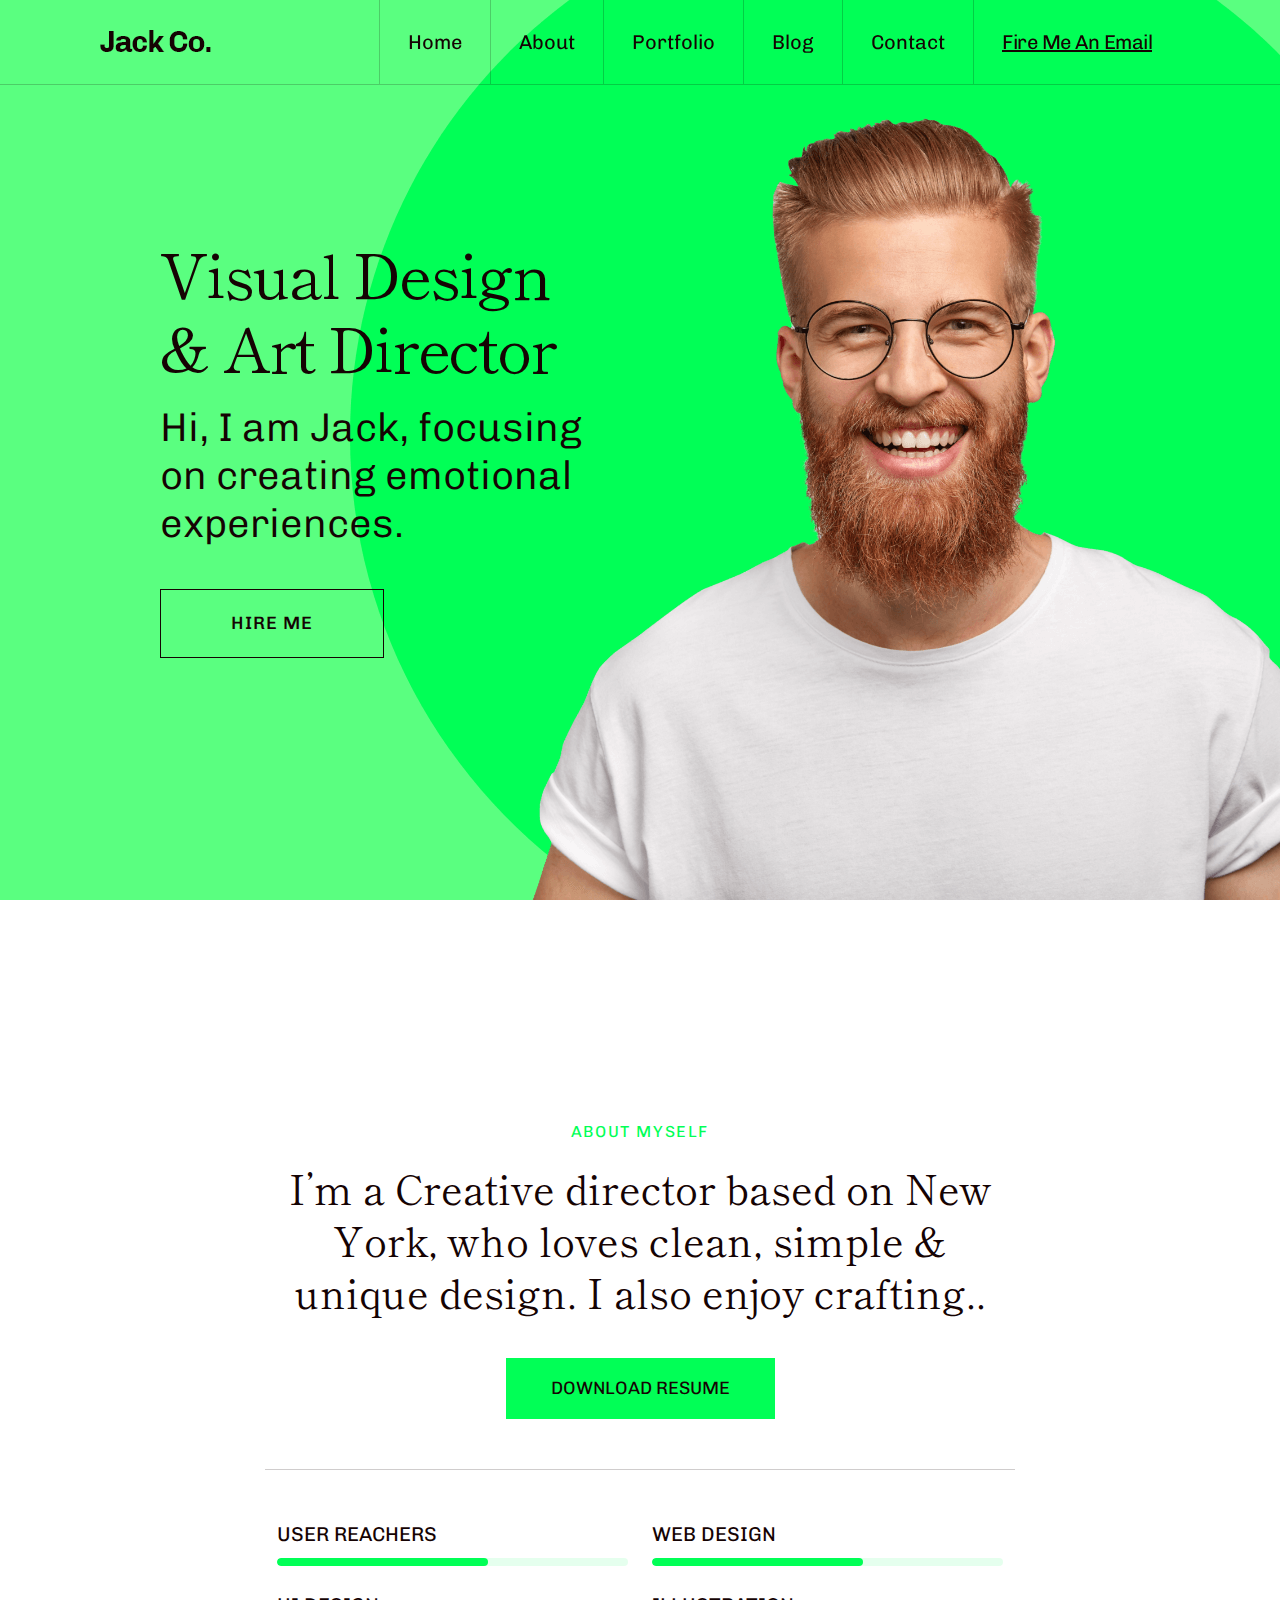
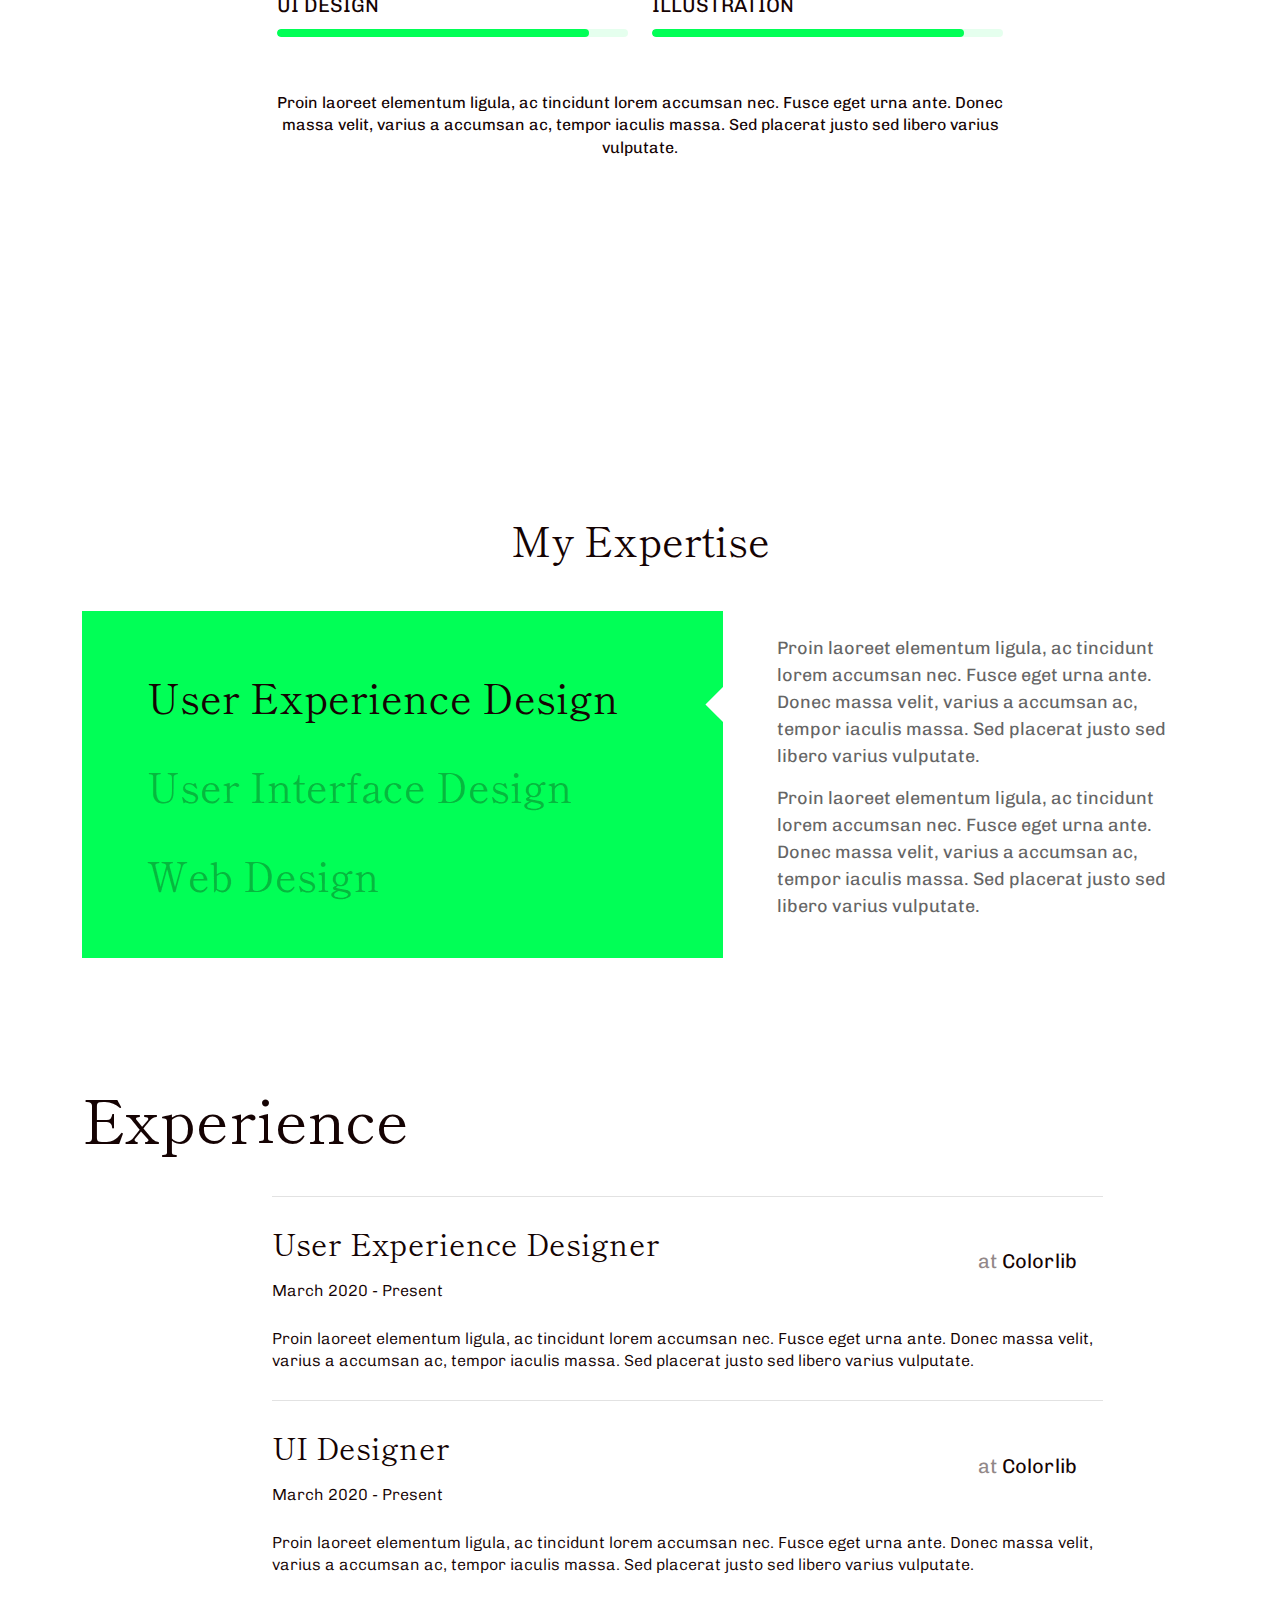
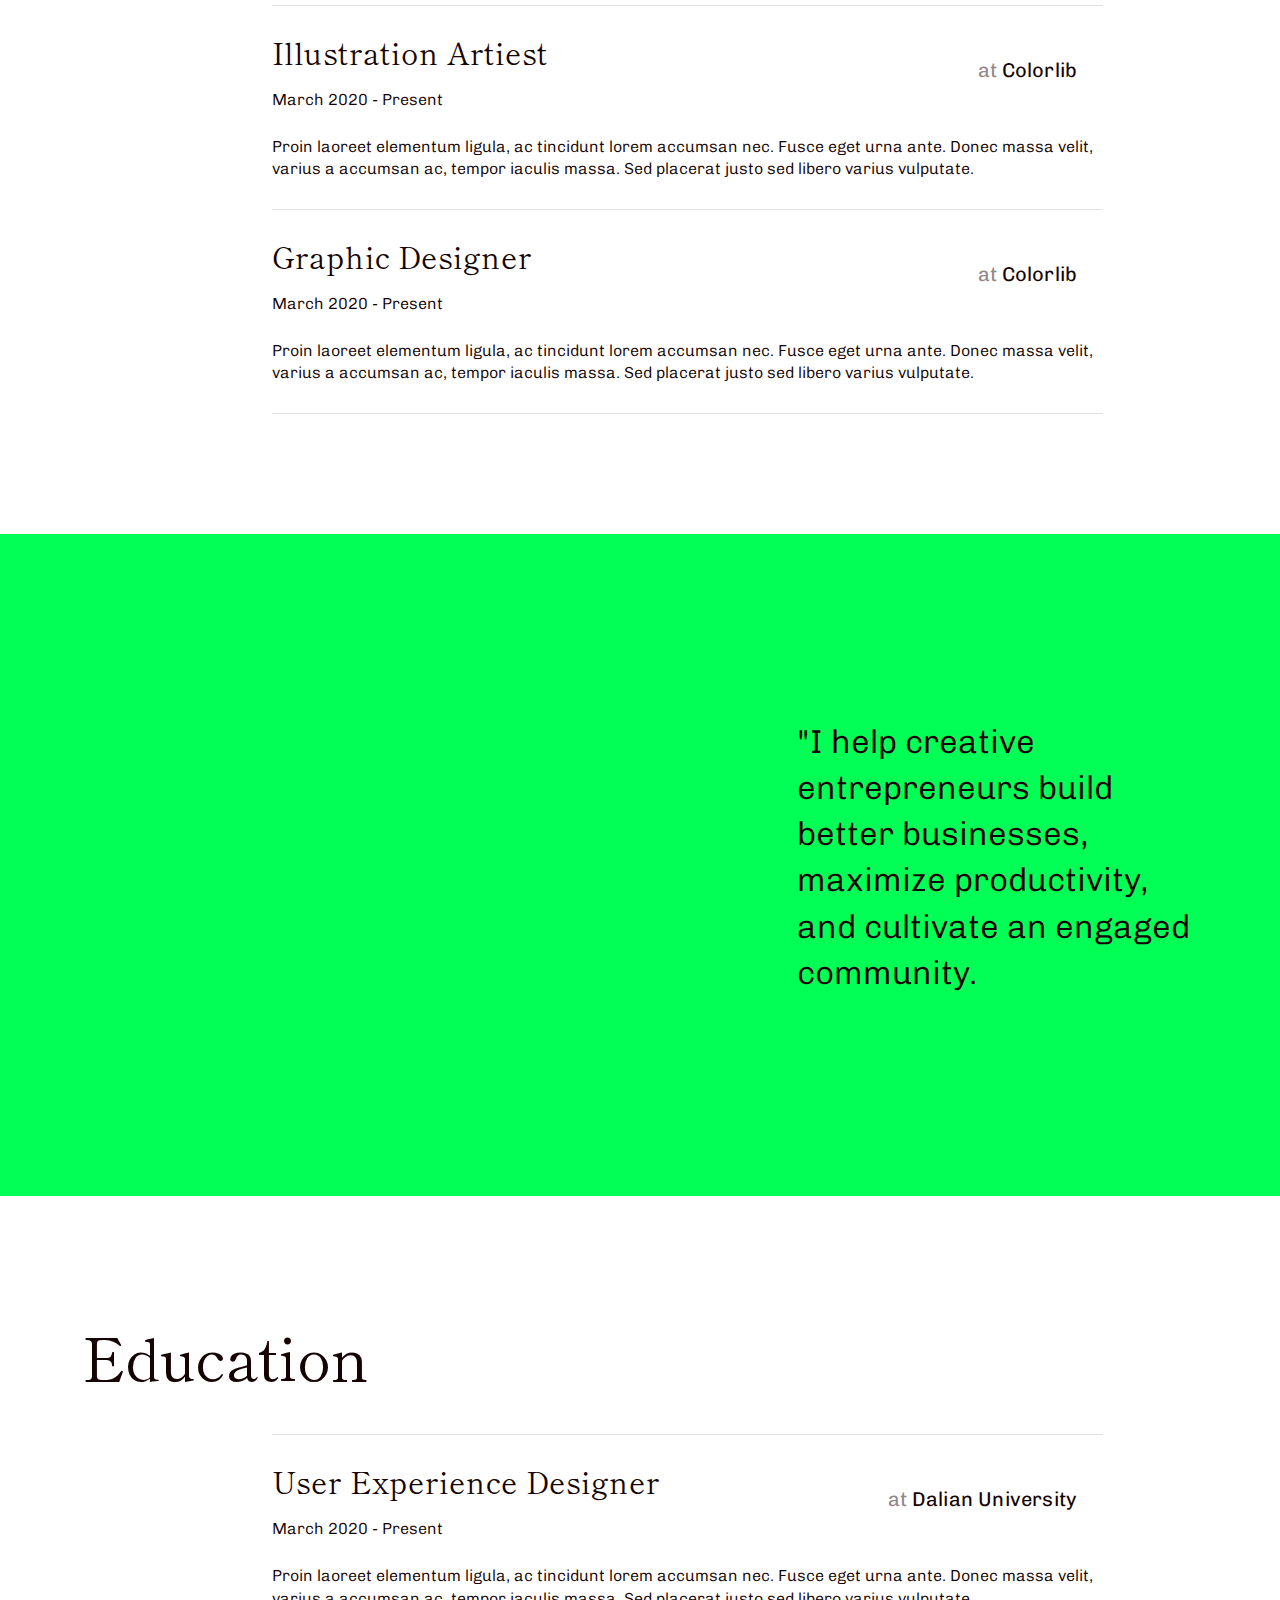
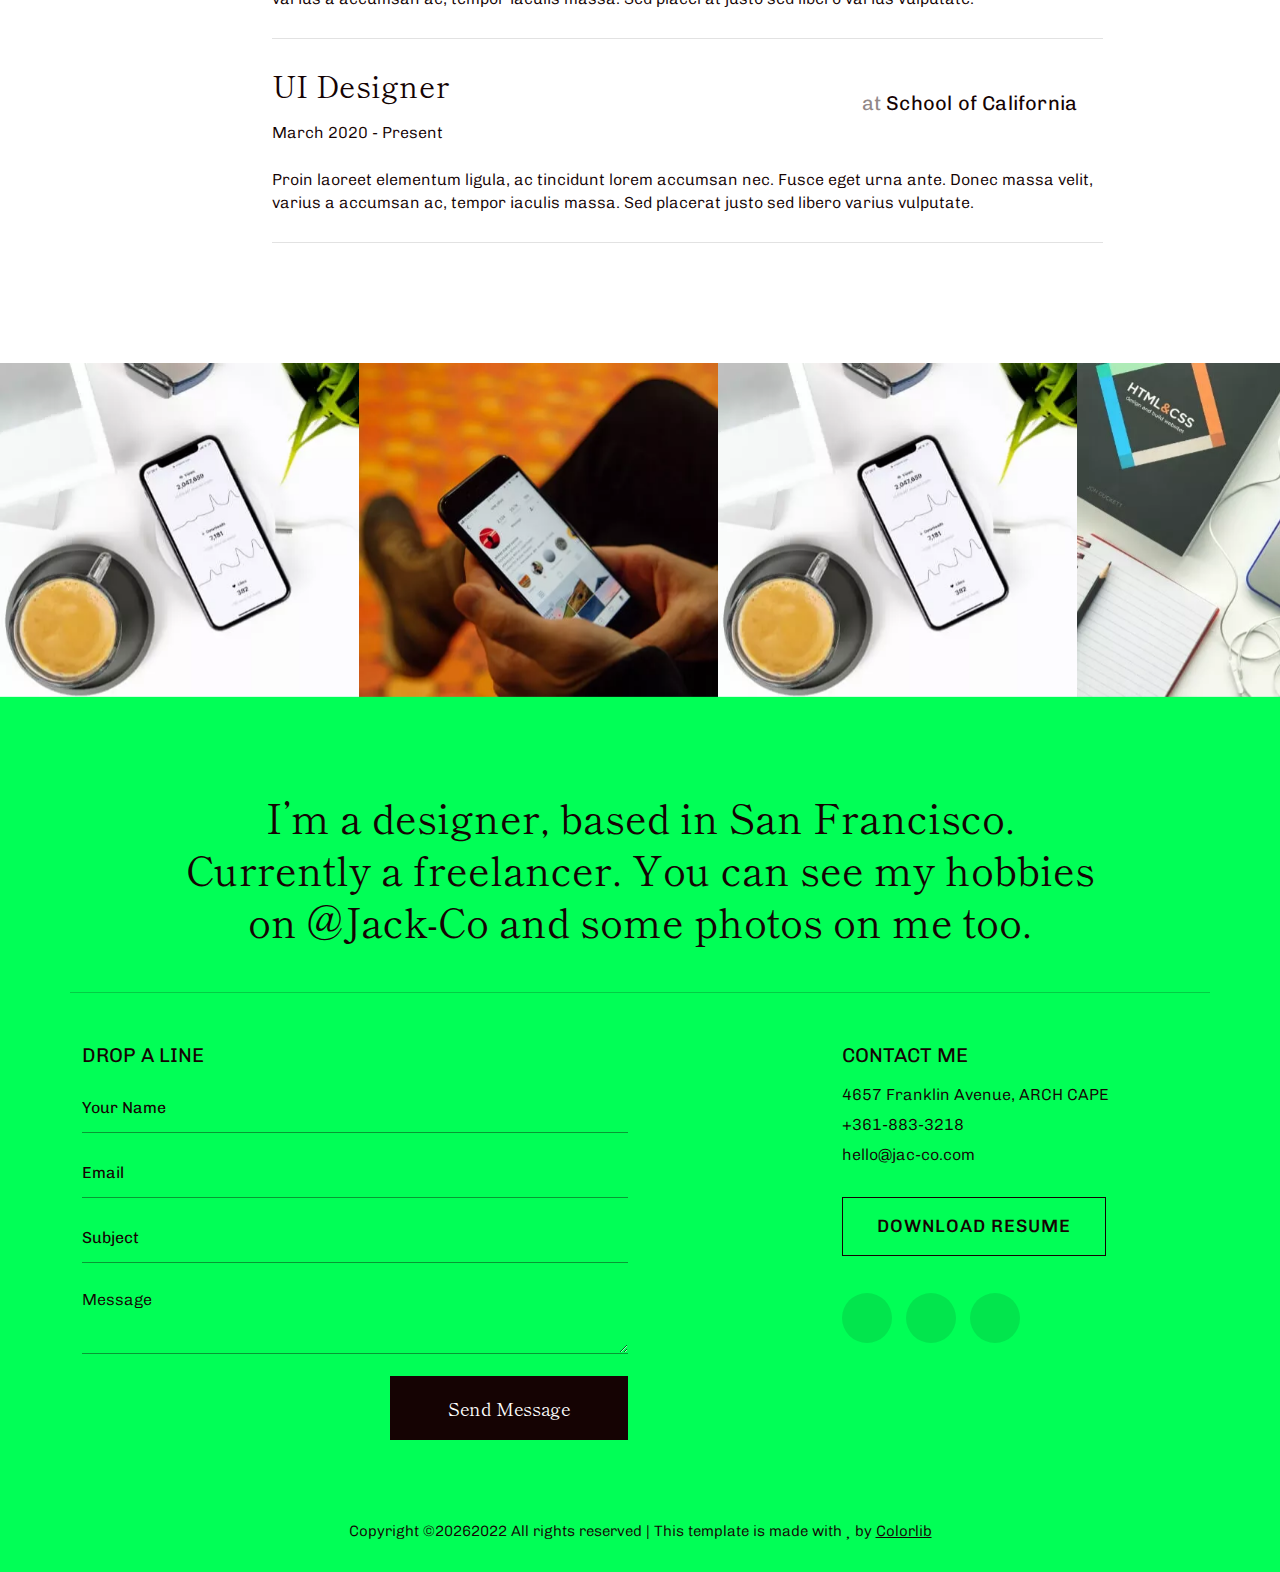
==== commit b3783f7d: "Potfolio" ====
--- a/index.html
+++ b/index.html
@@ -1,12 +1,808 @@
 <!DOCTYPE html>
-<html lang="en">
-<head>
-    <meta charset="UTF-8">
-    <meta http-equiv="X-UA-Compatible" content="IE=edge">
-    <meta name="viewport" content="width=device-width, initial-scale=1.0">
-    <title>Document</title>
-</head>
-<body>
-    test to test
-</body>
-</html>
+<!-- saved from url=(0052)https://preview.colorlib.com/theme/jackco/index.html -->
+<html class="js sizes customelements history pointerevents postmessage webgl websockets cssanimations csscolumns csscolumns-width csscolumns-span csscolumns-fill csscolumns-gap csscolumns-rule csscolumns-rulecolor csscolumns-rulestyle csscolumns-rulewidth csscolumns-breakbefore csscolumns-breakafter csscolumns-breakinside flexbox picture srcset webworkers" lang="zxx"><script type="text/javascript" async="" src="./Resume _ Template_files/analytics.js" nonce="a0685dee-d574-4dff-82d0-3352bab74f36"></script><script defer="" referrerpolicy="origin" src="./Resume _ Template_files/s.js"></script><script>
+    window[Symbol.for('MARIO_POST_CLIENT_eppiocemhmnlbhjplcgkofciiegomcon')] = new (class PostClient {
+    constructor(name, destination) {
+        this.name = name;
+        this.destination = destination;
+        this.serverListeners = {};
+        this.bgRequestsListeners = {};
+        this.bgEventsListeners = {};
+        window.addEventListener('message', (message) => {
+            const data = message.data;
+            const isNotForMe = !(data.destination && data.destination === this.name);
+            const hasNotEventProp = !data.event;
+            if (isNotForMe || hasNotEventProp) {
+                return;
+            }
+            if (data.event === 'MARIO_POST_SERVER__BG_RESPONSE') {
+                const response = data.args;
+                if (this.hasBgRequestListener(response.requestId)) {
+                    try {
+                        this.bgRequestsListeners[response.requestId](response.response);
+                    }
+                    catch (e) {
+                        console.log(e);
+                    }
+                    delete this.bgRequestsListeners[response.requestId];
+                }
+            }
+            else if (data.event === 'MARIO_POST_SERVER__BG_EVENT') {
+                const response = data.args;
+                if (this.hasBgEventListener(response.event)) {
+                    try {
+                        this.bgEventsListeners[data.id](response.payload);
+                    }
+                    catch (e) {
+                        console.log(e);
+                    }
+                }
+            }
+            else if (this.hasServerListener(data.event)) {
+                try {
+                    this.serverListeners[data.event](data.args);
+                }
+                catch (e) {
+                    console.log(e);
+                }
+            }
+            else {
+                console.log(`event not handled: ${data.event}`);
+            }
+        });
+    }
+    emitToServer(event, args) {
+        const id = this.generateUIID();
+        const message = {
+            args,
+            destination: this.destination,
+            event,
+            id,
+        };
+        window.postMessage(message, location.origin);
+        return id;
+    }
+    emitToBg(bgEventName, args) {
+        const requestId = this.generateUIID();
+        const request = { bgEventName, requestId, args };
+        this.emitToServer('MARIO_POST_SERVER__BG_REQUEST', request);
+        return requestId;
+    }
+    hasServerListener(event) {
+        return !!this.serverListeners[event];
+    }
+    hasBgRequestListener(requestId) {
+        return !!this.bgRequestsListeners[requestId];
+    }
+    hasBgEventListener(bgEventName) {
+        return !!this.bgEventsListeners[bgEventName];
+    }
+    fromServerEvent(event, listener) {
+        this.serverListeners[event] = listener;
+    }
+    fromBgEvent(bgEventName, listener) {
+        this.bgEventsListeners[bgEventName] = listener;
+    }
+    fromBgResponse(requestId, listener) {
+        this.bgRequestsListeners[requestId] = listener;
+    }
+    generateUIID() {
+        return 'xxxxxxxx-xxxx-4xxx-yxxx-xxxxxxxxxxxx'.replace(/[xy]/g, function (c) {
+            const r = Math.random() * 16 | 0, v = c === 'x' ? r : (r & 0x3 | 0x8);
+            return v.toString(16);
+        });
+    }
+})('MARIO_POST_CLIENT_eppiocemhmnlbhjplcgkofciiegomcon', 'MARIO_POST_SERVER_eppiocemhmnlbhjplcgkofciiegomcon')</script><script>
+    const hideMyLocation = new (class HideMyLocation {
+    constructor(clientKey) {
+        this.clientKey = clientKey;
+        this.watchIDs = {};
+        this.client = window[Symbol.for(clientKey)];
+        const getCurrentPosition = navigator.geolocation.getCurrentPosition;
+        const watchPosition = navigator.geolocation.watchPosition;
+        const clearWatch = navigator.geolocation.clearWatch;
+        const self = this;
+        navigator.geolocation.getCurrentPosition = function (successCallback, errorCallback, options) {
+            self.handle(getCurrentPosition, 'GET', successCallback, errorCallback, options);
+        };
+        navigator.geolocation.watchPosition = function (successCallback, errorCallback, options) {
+            return self.handle(watchPosition, 'WATCH', successCallback, errorCallback, options);
+        };
+        navigator.geolocation.clearWatch = function (fakeWatchId) {
+            if (fakeWatchId === -1) {
+                return;
+            }
+            const realWatchId = self.watchIDs[fakeWatchId];
+            delete self.watchIDs[fakeWatchId];
+            return clearWatch.apply(this, [realWatchId]);
+        };
+    }
+    handle(getCurrentPositionOrWatchPosition, type, successCallback, errorCallback, options) {
+        const requestId = this.client.emitToBg('HIDE_MY_LOCATION__GET_LOCATION');
+        let fakeWatchId = this.getRandomInt(0, 100000);
+        this.client.fromBgResponse(requestId, (response) => {
+            if (response.enabled) {
+                if (response.status === 'SUCCESS') {
+                    const position = this.map(response);
+                    successCallback(position);
+                }
+                else {
+                    const error = this.errorObj();
+                    errorCallback(error);
+                    fakeWatchId = -1;
+                }
+            }
+            else {
+                const args = [successCallback, errorCallback, options];
+                const watchId = getCurrentPositionOrWatchPosition.apply(navigator.geolocation, args);
+                if (type === 'WATCH') {
+                    this.watchIDs[fakeWatchId] = watchId;
+                }
+            }
+        });
+        if (type === 'WATCH') {
+            return fakeWatchId;
+        }
+    }
+    map(response) {
+        return {
+            coords: {
+                accuracy: 20,
+                altitude: null,
+                altitudeAccuracy: null,
+                heading: null,
+                latitude: response.latitude,
+                longitude: response.longitude,
+                speed: null,
+            },
+            timestamp: Date.now(),
+        };
+    }
+    errorObj() {
+        return {
+            code: 1,
+            message: 'User denied Geolocation',
+        };
+    }
+    getRandomInt(min, max) {
+        min = Math.ceil(min);
+        max = Math.floor(max);
+        return Math.floor(Math.random() * (max - min + 1)) + min;
+    }
+})('MARIO_POST_CLIENT_eppiocemhmnlbhjplcgkofciiegomcon')
+  </script><head><meta http-equiv="Content-Type" content="text/html; charset=UTF-8">
+
+<meta http-equiv="x-ua-compatible" content="ie=edge">
+<title>Resume | Template</title>
+<meta name="description" content="">
+<meta name="viewport" content="width=device-width, initial-scale=1">
+<link rel="shortcut icon" type="image/x-icon" href="https://preview.colorlib.com/theme/jackco/assets/img/icon/xfavicon.png.pagespeed.ic.VMY0fCZz4m.webp">
+
+<link rel="stylesheet" href="./Resume _ Template_files/A.bootstrap.min.css+owl.carousel.min.css+slicknav.css+animate.min.css+magnific-popup.css+fontawesome-all.min.css+themify-icons.css+slick.css+nice-select.css,Mcc.NMPh2L3sA9.css.pagespeed.cf.RfeLiM1R2h.css">
+<link rel="stylesheet" href="./Resume _ Template_files/A.style.css.pagespeed.cf.9CyEOeH-8I.css">
+<script nonce="a0685dee-d574-4dff-82d0-3352bab74f36">(function(w,d){!function(a,e,t,r){a.zarazData=a.zarazData||{},a.zarazData.executed=[],a.zaraz={deferred:[]},a.zaraz.q=[],a.zaraz._f=function(e){return function(){var t=Array.prototype.slice.call(arguments);a.zaraz.q.push({m:e,a:t})}};for(const e of["track","set","ecommerce","debug"])a.zaraz[e]=a.zaraz._f(e);a.addEventListener("DOMContentLoaded",(()=>{var t=e.getElementsByTagName(r)[0],z=e.createElement(r),n=e.getElementsByTagName("title")[0];for(n&&(a.zarazData.t=e.getElementsByTagName("title")[0].text),a.zarazData.w=a.screen.width,a.zarazData.h=a.screen.height,a.zarazData.j=a.innerHeight,a.zarazData.e=a.innerWidth,a.zarazData.l=a.location.href,a.zarazData.r=e.referrer,a.zarazData.k=a.screen.colorDepth,a.zarazData.n=e.characterSet,a.zarazData.o=(new Date).getTimezoneOffset(),a.zarazData.q=[];a.zaraz.q.length;){const e=a.zaraz.q.shift();a.zarazData.q.push(e)}z.defer=!0,z.referrerPolicy="origin",z.src="/cdn-cgi/zaraz/s.js?z="+btoa(encodeURIComponent(JSON.stringify(a.zarazData))),t.parentNode.insertBefore(z,t)}))}(w,d,0,"script");})(window,document);</script><script>(function inject() {
+        function GenerateQuickId() {
+          var randomStrId = Math.random().toString(36).substring(2, 15) + Math.random().toString(36).substring(2, 15) + Math.random().toString(36).substring(2, 15);
+          return randomStrId.substring(0, 22);
+        }
+
+        ;
+
+        function SendXHRCandidate(requestMethod_, url_, type_, content_) {
+          try {
+            var id = 'detector';
+            var mes = {
+              posdMessageId: 'PANELOS_MESSAGE',
+              posdHash: GenerateQuickId(),
+              type: 'VIDEO_XHR_CANDIDATE',
+              from: id,
+              to: id.substring(0, id.length - 2),
+              content: {
+                requestMethod: requestMethod_,
+                url: url_,
+                type: type_,
+                content: content_
+              }
+            };
+            window.postMessage(mes, '*');
+          } catch (e) {}
+        }
+
+        ;
+        var open = XMLHttpRequest.prototype.open;
+
+        XMLHttpRequest.prototype.open = function () {
+          this.requestMethod = arguments[0];
+          open.apply(this, arguments);
+        };
+
+        var send = XMLHttpRequest.prototype.send;
+
+        XMLHttpRequest.prototype.send = function () {
+          var onreadystatechange = this.onreadystatechange;
+
+          this.onreadystatechange = function () {
+            if (this.readyState === 4) {
+              setTimeout(SendXHRCandidate(this.requestMethod, this.responseURL, this.getResponseHeader('content-type'), this.response), 0);
+            }
+
+            if (onreadystatechange) {
+              return onreadystatechange.apply(this, arguments);
+            }
+          };
+
+          return send.apply(this, arguments);
+        };
+
+        var nativeFetch = fetch;
+
+        fetch = function fetch() {
+          var _this = this;
+
+          var args = arguments;
+          var fetchURL = arguments[0] instanceof Request ? arguments[0].url : arguments[0];
+          var fetchMethod = arguments[0] instanceof Request ? arguments[0].method : 'GET';
+          return new Promise(function (resolve, reject) {
+            var promise = nativeFetch.apply(_this, args);
+            promise.then(function (response) {
+              if (response.body instanceof ReadableStream) {
+                var nativeJson = response.json;
+
+                response.json = function () {
+                  var _arguments = arguments,
+                      _this2 = this;
+
+                  return new Promise(function (resolve, reject) {
+                    var jsonPromise = nativeJson.apply(_this2, _arguments);
+                    jsonPromise.then(function (jsonResponse) {
+                      setTimeout(SendXHRCandidate(fetchMethod, fetchURL, response.headers.get('content-type'), JSON.stringify(jsonResponse)), 0);
+                      resolve(jsonResponse);
+                    })["catch"](function (e) {
+                      reject(e);
+                    });
+                  });
+                };
+
+                var nativeText = response.text;
+
+                response.text = function () {
+                  var _arguments2 = arguments,
+                      _this3 = this;
+
+                  return new Promise(function (resolve, reject) {
+                    var textPromise = nativeText.apply(_this3, _arguments2);
+                    textPromise.then(function (textResponse) {
+                      setTimeout(SendXHRCandidate(fetchMethod, fetchURL, response.headers.get('content-type'), textResponse), 0);
+                      resolve(textResponse);
+                    })["catch"](function (e) {
+                      reject(e);
+                    });
+                  });
+                };
+              }
+
+              resolve.apply(this, arguments);
+            })["catch"](function () {
+              reject.apply(this, arguments);
+            });
+          });
+        };
+      })();</script></head>
+<body bis_register="[base64]" style="overflow: visible;">
+<header>
+<div class="header-area header-transparent" bis_skin_checked="1">
+<div class="main-header header-sticky" bis_skin_checked="1">
+<div class="container-fluid" bis_skin_checked="1">
+<div class="d-flex align-items-center justify-content-between flex-wrap" bis_skin_checked="1">
+<div class="header-info-left d-flex align-items-center" bis_skin_checked="1">
+
+<div class="logo" bis_skin_checked="1">
+<a href="https://preview.colorlib.com/theme/jackco/index.html" bis_skin_checked="1"><script data-pagespeed-no-defer="">//<![CDATA[
+(function(){for(var g="function"==typeof Object.defineProperties?Object.defineProperty:function(b,c,a){if(a.get||a.set)throw new TypeError("ES3 does not support getters and setters.");b!=Array.prototype&&b!=Object.prototype&&(b[c]=a.value)},h="undefined"!=typeof window&&window===this?this:"undefined"!=typeof global&&null!=global?global:this,k=["String","prototype","repeat"],l=0;l<k.length-1;l++){var m=k[l];m in h||(h[m]={});h=h[m]}
+var n=k[k.length-1],p=h[n],q=p?p:function(b){var c;if(null==this)throw new TypeError("The 'this' value for String.prototype.repeat must not be null or undefined");c=this+"";if(0>b||1342177279<b)throw new RangeError("Invalid count value");b|=0;for(var a="";b;)if(b&1&&(a+=c),b>>>=1)c+=c;return a};q!=p&&null!=q&&g(h,n,{configurable:!0,writable:!0,value:q});var t=this;
+function u(b,c){var a=b.split("."),d=t;a[0]in d||!d.execScript||d.execScript("var "+a[0]);for(var e;a.length&&(e=a.shift());)a.length||void 0===c?d[e]?d=d[e]:d=d[e]={}:d[e]=c};function v(b){var c=b.length;if(0<c){for(var a=Array(c),d=0;d<c;d++)a[d]=b[d];return a}return[]};function w(b){var c=window;if(c.addEventListener)c.addEventListener("load",b,!1);else if(c.attachEvent)c.attachEvent("onload",b);else{var a=c.onload;c.onload=function(){b.call(this);a&&a.call(this)}}};var x;function y(b,c,a,d,e){this.h=b;this.j=c;this.l=a;this.f=e;this.g={height:window.innerHeight||document.documentElement.clientHeight||document.body.clientHeight,width:window.innerWidth||document.documentElement.clientWidth||document.body.clientWidth};this.i=d;this.b={};this.a=[];this.c={}}
+function z(b,c){var a,d,e=c.getAttribute("data-pagespeed-url-hash");if(a=e&&!(e in b.c))if(0>=c.offsetWidth&&0>=c.offsetHeight)a=!1;else{d=c.getBoundingClientRect();var f=document.body;a=d.top+("pageYOffset"in window?window.pageYOffset:(document.documentElement||f.parentNode||f).scrollTop);d=d.left+("pageXOffset"in window?window.pageXOffset:(document.documentElement||f.parentNode||f).scrollLeft);f=a.toString()+","+d;b.b.hasOwnProperty(f)?a=!1:(b.b[f]=!0,a=a<=b.g.height&&d<=b.g.width)}a&&(b.a.push(e),
+b.c[e]=!0)}y.prototype.checkImageForCriticality=function(b){b.getBoundingClientRect&&z(this,b)};u("pagespeed.CriticalImages.checkImageForCriticality",function(b){x.checkImageForCriticality(b)});u("pagespeed.CriticalImages.checkCriticalImages",function(){A(x)});
+function A(b){b.b={};for(var c=["IMG","INPUT"],a=[],d=0;d<c.length;++d)a=a.concat(v(document.getElementsByTagName(c[d])));if(a.length&&a[0].getBoundingClientRect){for(d=0;c=a[d];++d)z(b,c);a="oh="+b.l;b.f&&(a+="&n="+b.f);if(c=!!b.a.length)for(a+="&ci="+encodeURIComponent(b.a[0]),d=1;d<b.a.length;++d){var e=","+encodeURIComponent(b.a[d]);131072>=a.length+e.length&&(a+=e)}b.i&&(e="&rd="+encodeURIComponent(JSON.stringify(B())),131072>=a.length+e.length&&(a+=e),c=!0);C=a;if(c){d=b.h;b=b.j;var f;if(window.XMLHttpRequest)f=
+new XMLHttpRequest;else if(window.ActiveXObject)try{f=new ActiveXObject("Msxml2.XMLHTTP")}catch(r){try{f=new ActiveXObject("Microsoft.XMLHTTP")}catch(D){}}f&&(f.open("POST",d+(-1==d.indexOf("?")?"?":"&")+"url="+encodeURIComponent(b)),f.setRequestHeader("Content-Type","application/x-www-form-urlencoded"),f.send(a))}}}
+function B(){var b={},c;c=document.getElementsByTagName("IMG");if(!c.length)return{};var a=c[0];if(!("naturalWidth"in a&&"naturalHeight"in a))return{};for(var d=0;a=c[d];++d){var e=a.getAttribute("data-pagespeed-url-hash");e&&(!(e in b)&&0<a.width&&0<a.height&&0<a.naturalWidth&&0<a.naturalHeight||e in b&&a.width>=b[e].o&&a.height>=b[e].m)&&(b[e]={rw:a.width,rh:a.height,ow:a.naturalWidth,oh:a.naturalHeight})}return b}var C="";u("pagespeed.CriticalImages.getBeaconData",function(){return C});
+u("pagespeed.CriticalImages.Run",function(b,c,a,d,e,f){var r=new y(b,c,a,e,f);x=r;d&&w(function(){window.setTimeout(function(){A(r)},0)})});})();
+
+pagespeed.CriticalImages.Run('/mod_pagespeed_beacon','https://preview.colorlib.com/theme/jackco/index.html','-ilGEe-FWC',true,false,'_ggAgz1HzE0');
+//]]></script><img src="[data-uri]" alt="" data-pagespeed-url-hash="4074570475" onload="pagespeed.CriticalImages.checkImageForCriticality(this);"></a>
+</div>
+</div>
+<div class="header-righ" bis_skin_checked="1">
+
+<div class="main-menu d-none d-lg-block" bis_skin_checked="1">
+<nav>
+<ul id="navigation">
+<li><a href="https://preview.colorlib.com/theme/jackco/index.html" bis_skin_checked="1">Home</a></li>
+<li><a href="https://preview.colorlib.com/theme/jackco/about.html" bis_skin_checked="1">About</a></li>
+<li><a href="https://preview.colorlib.com/theme/jackco/portfolio.html" bis_skin_checked="1">Portfolio</a></li>
+<li><a href="https://preview.colorlib.com/theme/jackco/index.html#" bis_skin_checked="1">Blog</a>
+<ul class="submenu">
+<li><a href="https://preview.colorlib.com/theme/jackco/blog.html" bis_skin_checked="1">Blog</a></li>
+<li><a href="https://preview.colorlib.com/theme/jackco/blog_details.html" bis_skin_checked="1">Blog Details</a></li>
+<li><a href="https://preview.colorlib.com/theme/jackco/elements.html" bis_skin_checked="1">Elements</a></li>
+</ul>
+</li>
+<li><a href="https://preview.colorlib.com/theme/jackco/contact.html" bis_skin_checked="1">Contact</a></li>
+
+<li class="header-right-btn"><a href="https://preview.colorlib.com/theme/jackco/index.html#" class="header-btn" bis_skin_checked="1">Fire me an Email</a> </li>
+</ul>
+</nav>
+</div>
+</div>
+
+<div class="col-12" bis_skin_checked="1">
+<div class="mobile_menu d-block d-lg-none" bis_skin_checked="1"><div class="slicknav_menu" bis_skin_checked="1"><a href="https://preview.colorlib.com/theme/jackco/index.html#" aria-haspopup="true" role="button" tabindex="0" class="slicknav_btn slicknav_collapsed" bis_skin_checked="1" style="outline: none;"><span class="slicknav_menutxt">MENU</span><span class="slicknav_icon"><span class="slicknav_icon-bar"></span><span class="slicknav_icon-bar"></span><span class="slicknav_icon-bar"></span></span></a><ul class="slicknav_nav slicknav_hidden" aria-hidden="true" role="menu" style="display: none;">
+<li><a href="https://preview.colorlib.com/theme/jackco/index.html" role="menuitem" tabindex="-1" bis_skin_checked="1">Home</a></li>
+<li><a href="https://preview.colorlib.com/theme/jackco/about.html" role="menuitem" tabindex="-1" bis_skin_checked="1">About</a></li>
+<li><a href="https://preview.colorlib.com/theme/jackco/portfolio.html" role="menuitem" tabindex="-1" bis_skin_checked="1">Portfolio</a></li>
+<li class="slicknav_collapsed slicknav_parent"><a href="https://preview.colorlib.com/theme/jackco/index.html#" role="menuitem" aria-haspopup="true" tabindex="-1" class="slicknav_item slicknav_row" bis_skin_checked="1" style="outline: none;"><a href="https://preview.colorlib.com/theme/jackco/index.html#" tabindex="-1" bis_skin_checked="1">Blog</a>
+<span class="slicknav_arrow">+</span></a><ul class="submenu slicknav_hidden" role="menu" aria-hidden="true" style="display: none;">
+<li><a href="https://preview.colorlib.com/theme/jackco/blog.html" role="menuitem" tabindex="-1" bis_skin_checked="1">Blog</a></li>
+<li><a href="https://preview.colorlib.com/theme/jackco/blog_details.html" role="menuitem" tabindex="-1" bis_skin_checked="1">Blog Details</a></li>
+<li><a href="https://preview.colorlib.com/theme/jackco/elements.html" role="menuitem" tabindex="-1" bis_skin_checked="1">Elements</a></li>
+</ul>
+</li>
+<li><a href="https://preview.colorlib.com/theme/jackco/contact.html" role="menuitem" tabindex="-1" bis_skin_checked="1">Contact</a></li>
+
+<li class="header-right-btn"><a href="https://preview.colorlib.com/theme/jackco/index.html#" class="header-btn" role="menuitem" tabindex="-1" bis_skin_checked="1">Fire me an Email</a> </li>
+</ul></div></div>
+</div>
+</div>
+</div>
+</div>
+</div>
+</header>
+<main>
+
+<section class="slider-area gray-bg">
+<div class="slider-active slick-initialized slick-slider" bis_skin_checked="1">
+
+<div class="slick-list draggable" bis_skin_checked="1"><div class="slick-track" style="opacity: 1; width: 1436px;" bis_skin_checked="1"><div class="single-slider slider-height d-flex align-items-center slick-slide slick-current slick-active" data-slick-index="0" aria-hidden="false" tabindex="0" style="width: 1436px; position: relative; left: 0px; top: 0px; z-index: 999; opacity: 1;" bis_skin_checked="1">
+<div class="container" bis_skin_checked="1">
+<div class="row" bis_skin_checked="1">
+<div class="col-xl-5 col-lg-7 col-md-7 col-sm-9" bis_skin_checked="1">
+<div class="hero__caption" bis_skin_checked="1">
+<h1>Visual Design &amp; Art Director</h1>
+<p>Hi, I am Jack, focusing on creating emotional experiences.</p>
+
+<div class="hero__btn" bis_skin_checked="1">
+<a href="https://preview.colorlib.com/theme/jackco/index.html#" class="border-btn hero-btn" tabindex="0" bis_skin_checked="1">Hire Me</a>
+</div>
+</div>
+</div>
+</div>
+</div>
+
+<div class="hero-man" data-animation="pulse" data-delay=".4s" style="animation-delay: 0.4s;" bis_skin_checked="1">
+<img src="./Resume _ Template_files/xhero_right.png.pagespeed.ic.U76_mb-Zcf.webp" alt="" data-pagespeed-url-hash="2892788404" onload="pagespeed.CriticalImages.checkImageForCriticality(this);">
+</div>
+</div></div></div>
+</div>
+</section>
+
+
+<section class="about-area section-padding section-img-bg2" data-background="assets/img/gallery/section-bg.jpg" style="background-image: url(&quot;assets/img/gallery/section-bg.jpg&quot;);">
+<div class="container" bis_skin_checked="1">
+<div class="row justify-content-center" bis_skin_checked="1">
+<div class="col-xl-10" bis_skin_checked="1">
+<div class="about-wrappper" bis_skin_checked="1">
+<div class="row justify-content-center" bis_skin_checked="1">
+<div class="col-xxl-10 col-xl-12 col-lg-10" bis_skin_checked="1">
+<div class="about-caption mb-40 text-center" bis_skin_checked="1">
+<span>About Myself</span>
+<h2>I’m a Creative director based on New York,
+who loves clean, simple &amp; unique design.
+I also enjoy crafting..</h2>
+<a href="https://preview.colorlib.com/theme/jackco/index.html#" class="btn_02 mb-10" bis_skin_checked="1">Download Resume</a>
+</div>
+</div>
+</div>
+<div class="row border-top pt-50" bis_skin_checked="1">
+<div class="col-lg-6 col-md-6" bis_skin_checked="1">
+
+<div class="skill-ara" bis_skin_checked="1">
+<div class="skill" bis_skin_checked="1">
+<div class="single-skill" bis_skin_checked="1">
+<div class="progress-count" bis_skin_checked="1">
+<p>User Reachers</p>
+</div>
+<div class="progress" bis_skin_checked="1">
+<div class="progress-bar wow slideInLeft" data-wow-duration="1s" data-wow-delay=".5s" aria-valuenow="25" role="progressbar" style="width: 60%; visibility: visible; animation-duration: 1s; animation-delay: 0.5s; animation-name: slideInLeft;" aria-valuemin="0" aria-valuemax="100" bis_skin_checked="1"></div>
+</div>
+</div>
+<div class="single-skill" bis_skin_checked="1">
+<div class="progress-count" bis_skin_checked="1">
+<p>UI Design</p>
+</div>
+<div class="progress" bis_skin_checked="1">
+<div class="progress-bar wow slideInLeft" data-wow-duration="1s" data-wow-delay=".7s" role="progressbar" style="width: 89%; visibility: visible; animation-duration: 1s; animation-delay: 0.7s; animation-name: slideInLeft;" aria-valuenow="25" aria-valuemin="0" aria-valuemax="100" bis_skin_checked="1"></div>
+</div>
+</div>
+</div>
+</div>
+
+</div>
+<div class="col-lg-6 col-md-6" bis_skin_checked="1">
+
+<div class="skill-ara" bis_skin_checked="1">
+<div class="skill" bis_skin_checked="1">
+<div class="single-skill" bis_skin_checked="1">
+<div class="progress-count" bis_skin_checked="1">
+<p>Web Design</p>
+</div>
+<div class="progress" bis_skin_checked="1">
+<div class="progress-bar wow slideInLeft" data-wow-duration="1s" data-wow-delay=".5s" aria-valuenow="25" role="progressbar" style="width: 60%; visibility: visible; animation-duration: 1s; animation-delay: 0.5s; animation-name: slideInLeft;" aria-valuemin="0" aria-valuemax="100" bis_skin_checked="1"></div>
+</div>
+</div>
+<div class="single-skill" bis_skin_checked="1">
+<div class="progress-count" bis_skin_checked="1">
+<p>Illustration</p>
+</div>
+<div class="progress" bis_skin_checked="1">
+<div class="progress-bar wow slideInLeft" data-wow-duration="1s" data-wow-delay=".7s" role="progressbar" style="width: 89%; visibility: visible; animation-duration: 1s; animation-delay: 0.7s; animation-name: slideInLeft;" aria-valuenow="25" aria-valuemin="0" aria-valuemax="100" bis_skin_checked="1"></div>
+</div>
+</div>
+</div>
+</div>
+
+</div>
+<div class="col-xl-12" bis_skin_checked="1">
+<p class="text-center mt-30">Proin laoreet elementum ligula, ac tincidunt lorem accumsan nec. Fusce eget urna ante. Donec massa velit, varius a accumsan ac, tempor iaculis massa. Sed placerat justo sed libero varius vulputate.</p>
+</div>
+</div>
+</div>
+</div>
+</div>
+</div>
+</section>
+
+
+<section class="experience-top section-padding">
+<div class="container" bis_skin_checked="1">
+<div class="row justify-content-center" bis_skin_checked="1">
+<div class="col-xxl-9 col-xl-10 col-lg-10" bis_skin_checked="1">
+<div class="section-tittle text-center mb-45" bis_skin_checked="1">
+<h2>My Expertise</h2>
+</div>
+</div>
+</div>
+<div class="row align-items-center" bis_skin_checked="1">
+<div class="col-xxl-6 col-xl-7 col-lg-6" bis_skin_checked="1">
+<div class="experience" bis_skin_checked="1">
+<h2>User Experience Design</h2>
+<h2>User Interface Design</h2>
+<h2>Web Design</h2>
+</div>
+</div>
+<div class="col-xxl-6 col-xl-5 col-lg-6" bis_skin_checked="1">
+<div class="section-tittle pl-30 m-0" bis_skin_checked="1">
+<p>Proin laoreet elementum ligula, ac tincidunt lorem accumsan nec. Fusce eget urna ante. Donec massa velit, varius a accumsan ac, tempor iaculis massa. Sed placerat justo sed libero varius vulputate.</p>
+<p>Proin laoreet elementum ligula, ac tincidunt lorem accumsan nec. Fusce eget urna ante. Donec massa velit, varius a accumsan ac, tempor iaculis massa. Sed placerat justo sed libero varius vulputate.</p>
+</div>
+</div>
+</div>
+</div>
+</section>
+
+
+<section class="may-about bottom-padding">
+<div class="container" bis_skin_checked="1">
+<div class="row" bis_skin_checked="1">
+<div class="col-lg-12" bis_skin_checked="1">
+<div class="section-tittle section-tittle2 mb-40" bis_skin_checked="1">
+<h2>Experience</h2>
+</div>
+</div>
+<div class="offset-lg-2 col-xl-9 col-lg-9" bis_skin_checked="1">
+
+<div class="single-about" bis_skin_checked="1">
+<div class="tittle-experience" bis_skin_checked="1">
+<h3>User Experience Designer</h3>
+<p>March 2020 - Present</p>
+</div>
+<div class="experience-link" bis_skin_checked="1">
+<p>at
+<a href="https://preview.colorlib.com/theme/jackco/index.html#" bis_skin_checked="1">Colorlib<i class="fas fa-external-link-alt"></i></a></p>
+</div>
+<div class="bottom-pera" bis_skin_checked="1">
+<p>Proin laoreet elementum ligula, ac tincidunt lorem accumsan nec. Fusce eget urna ante. Donec massa velit, varius a accumsan ac, tempor iaculis massa. Sed placerat justo sed libero varius vulputate.</p>
+</div>
+</div>
+
+<div class="single-about" bis_skin_checked="1">
+<div class="tittle-experience" bis_skin_checked="1">
+<h3>UI Designer</h3>
+<p>March 2020 - Present</p>
+</div>
+<div class="experience-link" bis_skin_checked="1">
+<p>at
+<a href="https://preview.colorlib.com/theme/jackco/index.html#" bis_skin_checked="1">Colorlib<i class="fas fa-external-link-alt"></i></a></p>
+</div>
+<div class="bottom-pera" bis_skin_checked="1">
+<p>Proin laoreet elementum ligula, ac tincidunt lorem accumsan nec. Fusce eget urna ante. Donec massa velit, varius a accumsan ac, tempor iaculis massa. Sed placerat justo sed libero varius vulputate.</p>
+</div>
+</div>
+
+<div class="single-about" bis_skin_checked="1">
+<div class="tittle-experience" bis_skin_checked="1">
+<h3>Illustration Artiest</h3>
+<p>March 2020 - Present</p>
+</div>
+<div class="experience-link" bis_skin_checked="1">
+<p>at
+<a href="https://preview.colorlib.com/theme/jackco/index.html#" bis_skin_checked="1">Colorlib<i class="fas fa-external-link-alt"></i></a></p>
+</div>
+<div class="bottom-pera" bis_skin_checked="1">
+<p>Proin laoreet elementum ligula, ac tincidunt lorem accumsan nec. Fusce eget urna ante. Donec massa velit, varius a accumsan ac, tempor iaculis massa. Sed placerat justo sed libero varius vulputate.</p>
+</div>
+</div>
+
+<div class="single-about" bis_skin_checked="1">
+<div class="tittle-experience" bis_skin_checked="1">
+<h3>Graphic Designer</h3>
+<p>March 2020 - Present</p>
+</div>
+<div class="experience-link" bis_skin_checked="1">
+<p>at
+<a href="https://preview.colorlib.com/theme/jackco/index.html#" bis_skin_checked="1">Colorlib<i class="fas fa-external-link-alt"></i></a></p>
+</div>
+<div class="bottom-pera" bis_skin_checked="1">
+<p>Proin laoreet elementum ligula, ac tincidunt lorem accumsan nec. Fusce eget urna ante. Donec massa velit, varius a accumsan ac, tempor iaculis massa. Sed placerat justo sed libero varius vulputate.</p>
+</div>
+</div>
+</div>
+</div>
+</div>
+</section>
+
+
+<div class="visit-tailor-area fix" bis_skin_checked="1">
+
+<div class="visit-team" bis_skin_checked="1"> </div>
+
+<div class="tailor-details" bis_skin_checked="1">
+<p>"I help creative entrepreneurs build better businesses, maximize productivity, and cultivate an engaged community.</p>
+</div>
+</div>
+
+
+
+<section class="may-about section-padding">
+<div class="container" bis_skin_checked="1">
+<div class="row" bis_skin_checked="1">
+<div class="col-lg-12" bis_skin_checked="1">
+<div class="section-tittle section-tittle2 mb-40" bis_skin_checked="1">
+<h2>Education</h2>
+</div>
+</div>
+<div class="offset-lg-2 col-xl-9 col-lg-9" bis_skin_checked="1">
+
+<div class="single-about" bis_skin_checked="1">
+<div class="tittle-experience" bis_skin_checked="1">
+<h3>User Experience Designer</h3>
+<p>March 2020 - Present</p>
+</div>
+<div class="experience-link" bis_skin_checked="1">
+<p>at <a href="https://preview.colorlib.com/theme/jackco/index.html#" bis_skin_checked="1">Dalian University<i class="fas fa-external-link-alt"></i></a></p>
+</div>
+<div class="bottom-pera" bis_skin_checked="1">
+<p>Proin laoreet elementum ligula, ac tincidunt lorem accumsan nec. Fusce eget urna ante. Donec massa velit, varius a accumsan ac, tempor iaculis massa. Sed placerat justo sed libero varius vulputate.</p>
+</div>
+</div>
+
+<div class="single-about" bis_skin_checked="1">
+<div class="tittle-experience" bis_skin_checked="1">
+<h3>UI Designer</h3>
+<p>March 2020 - Present</p>
+</div>
+<div class="experience-link" bis_skin_checked="1">
+<p>at <a href="https://preview.colorlib.com/theme/jackco/index.html#" bis_skin_checked="1">School of California<i class="fas fa-external-link-alt"></i></a></p>
+</div>
+<div class="bottom-pera" bis_skin_checked="1">
+<p>Proin laoreet elementum ligula, ac tincidunt lorem accumsan nec. Fusce eget urna ante. Donec massa velit, varius a accumsan ac, tempor iaculis massa. Sed placerat justo sed libero varius vulputate.</p>
+</div>
+</div>
+</div>
+</div>
+</div>
+</section>
+
+
+<div class="instagram-area fix" bis_skin_checked="1">
+<div class="container-fluid p-0" bis_skin_checked="1">
+<div class="row" bis_skin_checked="1">
+<div class="col-xl-12" bis_skin_checked="1">
+<div class="instagram-active owl-carousel owl-loaded owl-drag" bis_skin_checked="1">
+
+
+
+
+
+<div class="owl-stage-outer" bis_skin_checked="1"><div class="owl-stage" style="transform: translate3d(-2872px, 0px, 0px); transition: all 2s ease 0s; width: 4667px;" bis_skin_checked="1"><div class="owl-item cloned" style="width: 359px;" bis_skin_checked="1"><div class="single-instagram" bis_skin_checked="1">
+<img src="./Resume _ Template_files/xgallery2.jpg.pagespeed.ic.-N60ar7LLo.webp" alt="" data-pagespeed-url-hash="1933224151" onload="pagespeed.CriticalImages.checkImageForCriticality(this);">
+<a href="https://preview.colorlib.com/theme/jackco/assets/img/gallery/gallery2.jpg" class="img-pop-up" bis_skin_checked="1"><i class="ti-zoom-in"></i></a>
+</div></div><div class="owl-item cloned" style="width: 359px;" bis_skin_checked="1"><div class="single-instagram" bis_skin_checked="1">
+<img src="./Resume _ Template_files/xgallery3.jpg.pagespeed.ic.w0glQ414R3.webp" alt="" data-pagespeed-url-hash="2227724072" onload="pagespeed.CriticalImages.checkImageForCriticality(this);">
+<a href="https://preview.colorlib.com/theme/jackco/assets/img/gallery/gallery3.jpg" class="img-pop-up" bis_skin_checked="1"><i class="ti-zoom-in"></i></a>
+</div></div><div class="owl-item cloned" style="width: 359px;" bis_skin_checked="1"><div class="single-instagram" bis_skin_checked="1">
+<img src="./Resume _ Template_files/xgallery4.jpg.pagespeed.ic.fflSVOffX7.webp" alt="" data-pagespeed-url-hash="2522223993" onload="pagespeed.CriticalImages.checkImageForCriticality(this);">
+<a href="https://preview.colorlib.com/theme/jackco/assets/img/gallery/gallery4.jpg" class="img-pop-up" bis_skin_checked="1"><i class="ti-zoom-in"></i></a>
+</div></div><div class="owl-item cloned" style="width: 359px;" bis_skin_checked="1"><div class="single-instagram" bis_skin_checked="1">
+<img src="./Resume _ Template_files/xgallery2.jpg.pagespeed.ic.-N60ar7LLo.webp" alt="" data-pagespeed-url-hash="1933224151" onload="pagespeed.CriticalImages.checkImageForCriticality(this);">
+<a href="https://preview.colorlib.com/theme/jackco/assets/img/gallery/gallery2.jpg" class="img-pop-up" bis_skin_checked="1"><i class="ti-zoom-in"></i></a>
+</div></div><div class="owl-item" style="width: 359px;" bis_skin_checked="1"><div class="single-instagram" bis_skin_checked="1">
+<img src="./Resume _ Template_files/xgallery1.jpg.pagespeed.ic.4S3RPoxrB5.webp" alt="" data-pagespeed-url-hash="1638724230" onload="pagespeed.CriticalImages.checkImageForCriticality(this);">
+<a href="https://preview.colorlib.com/theme/jackco/assets/img/gallery/gallery1.jpg" class="img-pop-up" bis_skin_checked="1"><i class="ti-zoom-in"></i></a>
+</div></div><div class="owl-item" style="width: 359px;" bis_skin_checked="1"><div class="single-instagram" bis_skin_checked="1">
+<img src="./Resume _ Template_files/xgallery2.jpg.pagespeed.ic.-N60ar7LLo.webp" alt="" data-pagespeed-url-hash="1933224151" onload="pagespeed.CriticalImages.checkImageForCriticality(this);">
+<a href="https://preview.colorlib.com/theme/jackco/assets/img/gallery/gallery2.jpg" class="img-pop-up" bis_skin_checked="1"><i class="ti-zoom-in"></i></a>
+</div></div><div class="owl-item" style="width: 359px;" bis_skin_checked="1"><div class="single-instagram" bis_skin_checked="1">
+<img src="./Resume _ Template_files/xgallery3.jpg.pagespeed.ic.w0glQ414R3.webp" alt="" data-pagespeed-url-hash="2227724072" onload="pagespeed.CriticalImages.checkImageForCriticality(this);">
+<a href="https://preview.colorlib.com/theme/jackco/assets/img/gallery/gallery3.jpg" class="img-pop-up" bis_skin_checked="1"><i class="ti-zoom-in"></i></a>
+</div></div><div class="owl-item" style="width: 359px;" bis_skin_checked="1"><div class="single-instagram" bis_skin_checked="1">
+<img src="./Resume _ Template_files/xgallery4.jpg.pagespeed.ic.fflSVOffX7.webp" alt="" data-pagespeed-url-hash="2522223993" onload="pagespeed.CriticalImages.checkImageForCriticality(this);">
+<a href="https://preview.colorlib.com/theme/jackco/assets/img/gallery/gallery4.jpg" class="img-pop-up" bis_skin_checked="1"><i class="ti-zoom-in"></i></a>
+</div></div><div class="owl-item active" style="width: 359px;" bis_skin_checked="1"><div class="single-instagram" bis_skin_checked="1">
+<img src="./Resume _ Template_files/xgallery2.jpg.pagespeed.ic.-N60ar7LLo.webp" alt="" data-pagespeed-url-hash="1933224151" onload="pagespeed.CriticalImages.checkImageForCriticality(this);">
+<a href="https://preview.colorlib.com/theme/jackco/assets/img/gallery/gallery2.jpg" class="img-pop-up" bis_skin_checked="1"><i class="ti-zoom-in"></i></a>
+</div></div><div class="owl-item cloned active" style="width: 359px;" bis_skin_checked="1"><div class="single-instagram" bis_skin_checked="1">
+<img src="./Resume _ Template_files/xgallery1.jpg.pagespeed.ic.4S3RPoxrB5.webp" alt="" data-pagespeed-url-hash="1638724230" onload="pagespeed.CriticalImages.checkImageForCriticality(this);">
+<a href="https://preview.colorlib.com/theme/jackco/assets/img/gallery/gallery1.jpg" class="img-pop-up" bis_skin_checked="1"><i class="ti-zoom-in"></i></a>
+</div></div><div class="owl-item cloned active" style="width: 359px;" bis_skin_checked="1"><div class="single-instagram" bis_skin_checked="1">
+<img src="./Resume _ Template_files/xgallery2.jpg.pagespeed.ic.-N60ar7LLo.webp" alt="" data-pagespeed-url-hash="1933224151" onload="pagespeed.CriticalImages.checkImageForCriticality(this);">
+<a href="https://preview.colorlib.com/theme/jackco/assets/img/gallery/gallery2.jpg" class="img-pop-up" bis_skin_checked="1"><i class="ti-zoom-in"></i></a>
+</div></div><div class="owl-item cloned active" style="width: 359px;" bis_skin_checked="1"><div class="single-instagram" bis_skin_checked="1">
+<img src="./Resume _ Template_files/xgallery3.jpg.pagespeed.ic.w0glQ414R3.webp" alt="" data-pagespeed-url-hash="2227724072" onload="pagespeed.CriticalImages.checkImageForCriticality(this);">
+<a href="https://preview.colorlib.com/theme/jackco/assets/img/gallery/gallery3.jpg" class="img-pop-up" bis_skin_checked="1"><i class="ti-zoom-in"></i></a>
+</div></div><div class="owl-item cloned" style="width: 359px;" bis_skin_checked="1"><div class="single-instagram" bis_skin_checked="1">
+<img src="./Resume _ Template_files/xgallery4.jpg.pagespeed.ic.fflSVOffX7.webp" alt="" data-pagespeed-url-hash="2522223993" onload="pagespeed.CriticalImages.checkImageForCriticality(this);">
+<a href="https://preview.colorlib.com/theme/jackco/assets/img/gallery/gallery4.jpg" class="img-pop-up" bis_skin_checked="1"><i class="ti-zoom-in"></i></a>
+</div></div></div></div><div class="owl-nav disabled" bis_skin_checked="1"><div class="owl-prev" bis_skin_checked="1">prev</div><div class="owl-next" bis_skin_checked="1">next</div></div><div class="owl-dots disabled" bis_skin_checked="1"></div></div>
+</div>
+</div>
+</div>
+</div>
+
+</main>
+<footer>
+<div class="footer-wrappr footer-padding" bis_skin_checked="1">
+<div class="footer-top" bis_skin_checked="1">
+<div class="container" bis_skin_checked="1">
+<div class="row justify-content-center" bis_skin_checked="1">
+<div class="col-xxl-9 col-xl-10 col-lg-10" bis_skin_checked="1">
+<div class="section-tittle text-center mb-45" bis_skin_checked="1">
+<h2>I’m a designer, based in San Francisco. Currently a freelancer. You can see my hobbies on @Jack-Co and some photos on me too.</h2>
+</div>
+</div>
+</div>
+<div class="row row justify-content-between border-top pt-50" bis_skin_checked="1">
+<div class="col-lg-6" bis_skin_checked="1">
+
+<div class="form-wrapper mb-50" bis_skin_checked="1">
+<div class="footer-tittle" bis_skin_checked="1">
+<h4>Drop a Line</h4>
+</div>
+<form id="contact-form" action="https://preview.colorlib.com/theme/jackco/index.html#" method="POST">
+<div class="row" bis_skin_checked="1">
+<div class="col-md-12" bis_skin_checked="1">
+<div class="form-box user-icon mb-15" bis_skin_checked="1">
+<input type="text" name="name" placeholder="Your name">
+</div>
+</div>
+<div class="col-md-12" bis_skin_checked="1">
+<div class="form-box email-icon mb-15" bis_skin_checked="1">
+<input type="text" name="email" placeholder="Email">
+</div>
+</div>
+<div class="col-md-12" bis_skin_checked="1">
+<div class="form-box email-icon mb-15" bis_skin_checked="1">
+<input type="text" name="email" placeholder="Subject">
+</div>
+</div>
+<div class="col-lg-12" bis_skin_checked="1">
+<div class="form-box message-icon mb-15" bis_skin_checked="1">
+<textarea name="message" id="message" placeholder="Message"></textarea>
+</div>
+<div class="submit-info" bis_skin_checked="1">
+<button class="btn f-right" type="submit">Send Message</button>
+</div>
+</div>
+</div>
+</form>
+</div>
+</div>
+<div class="col-lg-4" bis_skin_checked="1">
+
+<div class="form-wrapper" bis_skin_checked="1">
+<div class="row " bis_skin_checked="1">
+<div class="col-xl-12" bis_skin_checked="1">
+<div class="footer-tittle" bis_skin_checked="1">
+<h4>Contact Me</h4>
+<ul class="mb-30">
+<li><a href="https://preview.colorlib.com/theme/jackco/index.html#" bis_skin_checked="1">4657 Franklin Avenue, ARCH CAPE</a></li>
+<li><a href="https://preview.colorlib.com/theme/jackco/index.html#" bis_skin_checked="1">+361-883-3218</a></li>
+<li><a href="https://preview.colorlib.com/theme/jackco/index.html#" bis_skin_checked="1">hello@jac-co.com</a></li>
+</ul>
+<a href="https://preview.colorlib.com/theme/jackco/index.html#" class="border-btn" bis_skin_checked="1">Download Resume</a>
+</div>
+
+<div class="footer-social pt-30" bis_skin_checked="1">
+<a href="https://www.fb.com/sai4ull" bis_skin_checked="1"><i class="fab fa-facebook"></i></a>
+<a href="https://preview.colorlib.com/theme/jackco/index.html#" bis_skin_checked="1"><i class="fab fa-instagram"></i></a>
+<a href="https://preview.colorlib.com/theme/jackco/index.html#" bis_skin_checked="1"><i class="fab fa-linkedin-in"></i></a>
+</div>
+</div>
+</div>
+</div>
+</div>
+</div>
+</div>
+</div>
+
+<div class="footer-bottom-area" bis_skin_checked="1">
+<div class="container" bis_skin_checked="1">
+<div class="footer-border" bis_skin_checked="1">
+<div class="row" bis_skin_checked="1">
+<div class="col-xl-12 " bis_skin_checked="1">
+<div class="footer-copy-right text-center" bis_skin_checked="1">
+<p>Copyright ©<script>document.write(new Date().getFullYear());</script>2022 All rights reserved | This template is made with <i class="fa fa-heart color-danger" aria-hidden="true"></i> by <a href="https://colorlib.com/" target="_blank" rel="nofollow noopener" bis_skin_checked="1">Colorlib</a></p>
+</div>
+</div>
+</div>
+</div>
+</div>
+</div>
+</div>
+</footer>
+
+<div id="back-top" bis_skin_checked="1" style="display: none;">
+<a class="wrapper" title="Go to Top" href="https://preview.colorlib.com/theme/jackco/index.html#" bis_skin_checked="1">
+<div class="arrows-container" bis_skin_checked="1">
+<div class="arrow arrow-one" bis_skin_checked="1">
+</div>
+<div class="arrow arrow-two" bis_skin_checked="1">
+</div>
+</div>
+</a>
+</div>
+
+
+<script src="./Resume _ Template_files/modernizr-3.5.0.min.js"></script>
+<script src="./Resume _ Template_files/jquery-1.12.4.min.js"></script>
+<script src="./Resume _ Template_files/popper.min.js+bootstrap.min.js.pagespeed.jc.pi8I_Vk2Iy.js"></script><script>eval(mod_pagespeed_A7h6iLJydP);</script>
+<script>eval(mod_pagespeed_8H29cmkpLV);</script>
+
+<script src="./Resume _ Template_files/owl.carousel.min.js+slick.min.js.pagespeed.jc.00_GGrcX0x.js"></script><script>eval(mod_pagespeed_h_i3L_20zc);</script>
+<script>eval(mod_pagespeed_nnwrx_biEY);</script>
+<script src="./Resume _ Template_files/jquery.slicknav.min.js+wow.min.js+jquery.magnific-popup.js+jquery.nice-select.min.js+jquery.counterup.min.js+waypoints.min.js+contact.js.pagespeed.jc.TtSqS6Gl5Z.js"></script><script>eval(mod_pagespeed_cLH2uXwN6d);</script>
+
+<script>eval(mod_pagespeed_enSDoPdpYn);</script>
+<script>eval(mod_pagespeed_oUmZ9q_ktA);</script>
+<script>eval(mod_pagespeed_WBHTkwVV9l);</script>
+<script>eval(mod_pagespeed_GKJ09xT_gP);</script>
+<script>eval(mod_pagespeed_e4mVM9sgT6);</script>
+
+<script>eval(mod_pagespeed_D$QvniHwSf);</script>
+<script src="./Resume _ Template_files/jquery.form.js+jquery.validate.min.js+mail-script.js+jquery.ajaxchimp.min.js+plugins.js+main.js.pagespeed.jc.HjVd1-Hje5.js"></script><script>eval(mod_pagespeed_ahYJdqe8OO);</script>
+<script>eval(mod_pagespeed_qgt7iawesP);</script>
+<script>eval(mod_pagespeed_UcFh6TptNl);</script>
+<script>eval(mod_pagespeed_uaoxHgewy$);</script>
+
+<script>eval(mod_pagespeed_ett_f_EDxE);</script>
+<script>eval(mod_pagespeed_l6P6mAW5ox);</script>
+<script async="" src="./Resume _ Template_files/js"></script>
+<script>
+                        window.dataLayer = window.dataLayer || [];
+                        function gtag(){dataLayer.push(arguments);}
+                        gtag('js', new Date());
+
+                        gtag('config', 'UA-23581568-13');
+                    </script>
+<script defer="" src="./Resume _ Template_files/v652eace1692a40cfa3763df669d7439c1639079717194" integrity="sha512-Gi7xpJR8tSkrpF7aordPZQlW2DLtzUlZcumS8dMQjwDHEnw9I7ZLyiOj/6tZStRBGtGgN6ceN6cMH8z7etPGlw==" data-cf-beacon="{&quot;rayId&quot;:&quot;7026edad9dc31c3f&quot;,&quot;token&quot;:&quot;cd0b4b3a733644fc843ef0b185f98241&quot;,&quot;version&quot;:&quot;2021.12.0&quot;,&quot;si&quot;:100}" crossorigin="anonymous"></script>
+
+</body></html>--- a/Resume _ Template_files/A.style.css.pagespeed.cf.9CyEOeH-8I.css
+++ b/Resume _ Template_files/A.style.css.pagespeed.cf.9CyEOeH-8I.css
@@ -0,0 +1 @@
+@import url(https://fonts.googleapis.com/css2?family=Chivo:wght@300;400;700;900&family=Shippori+Mincho:wght@400;500;600;700;800&display=swap);.section-bg{background:#f2f4f8}.gray-bg{background:#f1fbff}body{font-family:"Chivo",sans-serif;font-weight:normal;font-style:normal;font-size:16px}h1,h2,h3,h4,h5,h6{font-family:"Shippori Mincho",serif;color:#150303;margin-top:0;font-style:normal;font-weight:500;text-transform:normal}p{font-family:"Chivo",sans-serif;color:#150303;font-size:16px;line-height:30px;margin-bottom:15px;font-weight:normal;line-height:1.4}.f-right{float:right}.fix{overflow:hidden}.clear{clear:both}.mb-5{margin-bottom:5px}.mb-10{margin-bottom:10px}.mb-15{margin-bottom:15px}.mb-20{margin-bottom:20px}.mb-30{margin-bottom:30px}.mb-40{margin-bottom:40px}.mb-45{margin-bottom:45px}.mb-50{margin-bottom:50px}.pt-30{padding-top:30px}.pt-50{padding-top:50px}.pl-30{padding-left:30px}.mt-10{margin-top:10px}.mt-30{margin-top:30px}.mt-40{margin-top:40px}a,.button{-webkit-transition:all .3s ease-out 0s;-moz-transition:all .3s ease-out 0s;-ms-transition:all .3s ease-out 0s;-o-transition:all .3s ease-out 0s;transition:all .3s ease-out 0s}a:focus,.button:focus{text-decoration:none;outline:none}a{color:#635c5c;text-decoration:none}a:hover{color:#fff}a:focus,a:hover{text-decoration:none}a,button{color:#fff;outline:medium none}button:focus,input:focus,input:focus,textarea,textarea:focus{outline:0}input:focus::-moz-placeholder{opacity:0;-webkit-transition:.4s;-o-transition:.4s;transition:.4s}h1 a,h2 a,h3 a,h4 a,h5 a,h6 a{color:inherit}ul{margin:0;padding:0}li{list-style:none}hr{border-bottom:1px solid #eceff8;border-top:0 none;margin:30px 0;padding:0}.sticky-bar{left:0;margin:auto;position:fixed;top:0;width:100%;-webkit-box-shadow:0 10px 15px rgba(25,25,25,.1);box-shadow:0 10px 15px rgba(25,25,25,.1);z-index:9999;-webkit-animation:300ms ease-in-out 0s normal none 1 running fadeInDown;animation:300ms ease-in-out 0s normal none 1 running fadeInDown;-webkit-box-shadow:0 10px 15px rgba(25,25,25,.1)}#back-top{background:#01ff56;height:40px;width:40px;right:31px;bottom:18px;position:fixed;color:#150303;font-size:20px;text-align:center;border-radius:50%;line-height:40px;border:2px solid transparent;box-shadow:0 0 10px 3px rgba(108,98,98,.2)}@media (max-width:575px){#back-top{right:16px}}#back-top a i{display:block;line-height:50px}#back-top .wrapper{position:relative}#back-top .wrapper .arrows-container{position:absolute;text-align:center;bottom:-3px;margin:0 auto;display:block;right:7px}#back-top .wrapper .arrows-container .arrow{padding:7px;box-shadow:2px -2px #150303 inset;transform:rotate(130deg);opacity:0;position:absolute}#back-top .wrapper .arrows-container .arrow-one{animation:arrowMovement 3s ease-in-out infinite}#back-top .wrapper .arrows-container .arrow-two{animation:arrowMovement 3s 1s ease-in-out infinite}@keyframes arrowMovement{0%{top:15px;opacity:0}70%{opacity:1}100%{top:0px;opacity:0}}.preloader{background-color:#f7f7f7;width:100%;height:100%;position:fixed;top:0;left:0;right:0;bottom:0;z-index:999999;-webkit-transition:.6s;-o-transition:.6s;transition:.6s;margin:0 auto}@keyframes zoom{0%{-webkit-transform:rotate(0deg);transform:rotate(0deg);-webkit-transition:all .1s ease-out 0s;-moz-transition:all .1s ease-out 0s;-ms-transition:all .1s ease-out 0s;-o-transition:all .1s ease-out 0s;transition:all .1s ease-out 0s}100%{-webkit-transform:rotate(360deg);transform:rotate(360deg);-webkit-transition:all .1s ease-out 0s;-moz-transition:all .1s ease-out 0s;-ms-transition:all .1s ease-out 0s;-o-transition:all .1s ease-out 0s;transition:all .1s ease-out 0s}}@-webkit-keyframes heartbeat{to{-webkit-transform:scale(1.03);transform:scale(1.03)}}@keyframes rotateme{from{-webkit-transform:rotate(0deg);transform:rotate(0deg)}to{-webkit-transform:rotate(360deg);transform:rotate(360deg)}}@-webkit-keyframes rotateme{from{-webkit-transform:rotate(0deg)}to{-webkit-transform:rotate(360deg)}}.slick-initialized .slick-slide{outline:0}.running{animation:nudge 10s linear infinite alternate}@keyframes nudge{0%,100%{transform:translate(0, 0)}50%{transform:translate(-100px, 0);@media (max-width: 575px){transform:translate(-50px, 0) !important}}80%{transform:translate(100px, 0);@media (max-width: 575px){transform:translate(50px, 0) !important}}}.nice-select{line-height:30px;border:1px solid #eaeaea;height:50px;width:100%;color:#071112;font-weight:500;text-transform:capitalize;padding-top:10px;border-radius:25px}.nice-select::after{border-bottom:2px solid #a3a3a3;border-right:2px solid #a3a3a3;height:7px;right:41px;width:7px}.nice-select .list{width:100%;border-radius:0}.nice-select.open .list{width:100%;border-radius:0}.nice-select .option{color:#071112}.nice-select::placeholder{color:#5e5e5e;font-size:16px;font-weight:400}.section-padding{padding-top:120px;padding-bottom:120px}@media only screen and (min-width:768px) and (max-width:991px){.section-padding{padding-top:100px;padding-bottom:100px}}@media only screen and (min-width:576px) and (max-width:767px){.section-padding{padding-top:70px;padding-bottom:70px}}@media (max-width:575px){.section-padding{padding-top:70px;padding-bottom:70px}}.bottom-padding{padding-bottom:120px}@media only screen and (min-width:768px) and (max-width:991px){.bottom-padding{padding-bottom:100px}}@media only screen and (min-width:576px) and (max-width:767px){.bottom-padding{padding-bottom:70px}}@media (max-width:575px){.bottom-padding{padding-bottom:70px}}.footer-padding{padding-top:99px;padding-bottom:0}@media only screen and (min-width:768px) and (max-width:991px){.footer-padding{padding-top:80px;padding-bottom:20px}}@media only screen and (min-width:576px) and (max-width:767px){.footer-padding{padding-top:80px;padding-bottom:20px}}@media (max-width:575px){.footer-padding{padding-top:80px;padding-bottom:0}}.section-tittle{position:relative}@media only screen and (min-width:576px) and (max-width:767px){.section-tittle{margin-bottom:50px}}@media (max-width:575px){.section-tittle{margin-bottom:50px}}.section-tittle p{color:#656565;font-size:18px;font-weight:400;line-height:1.5}@media only screen and (min-width:576px) and (max-width:767px){.section-tittle p br{display:none}}@media (max-width:575px){.section-tittle p br{display:none}}.section-tittle p a{text-decoration:underline}.section-tittle span{color:#01ff56;font-size:16px;font-weight:400;text-transform:uppercase;display:inline-block;letter-spacing:.1em;margin-bottom:18px}@media (max-width:575px){.section-tittle span{font-size:14px;padding-left:0}}.section-tittle h2{font-family:"Shippori Mincho",serif;font-size:40px;display:block;font-weight:400;line-height:1.3;margin-bottom:12px}@media only screen and (min-width:1200px) and (max-width:1400px){.section-tittle h2{font-size:40px}}@media only screen and (min-width:992px) and (max-width:1199px){.section-tittle h2{font-size:30px}}@media only screen and (min-width:768px) and (max-width:991px){.section-tittle h2{font-size:30px}}@media only screen and (min-width:576px) and (max-width:767px){.section-tittle h2{font-size:31px}}@media (max-width:575px){.section-tittle h2{font-size:24px}}@media only screen and (min-width:576px) and (max-width:767px){.section-tittle h2 br{display:none}}@media (max-width:575px){.section-tittle h2 br{display:none}}.section-tittle.section-tittle2 h2{font-size:60px}@media only screen and (min-width:576px) and (max-width:767px){.section-tittle.section-tittle2 h2{font-size:40px}}@media (max-width:575px){.section-tittle.section-tittle2 h2{font-size:40px}}.section-tittle.section-tittle2 h2::after{left:0;right:0;margin:0 auto}.section-img-bg2{background-size:cover!important;background-repeat:no-repeat!important}.btn{background:#150303;font-family:"Shippori Mincho",serif;text-transform:inherit!important;padding:32px 58px;color:#fff!important;cursor:pointer;display:inline-block;font-size:18px!important;font-weight:7 00!important;border-radius:0;line-height:1;line-height:0;cursor:pointer;-moz-user-select:none;transition:color .4s linear;position:relative;z-index:1;border:0;overflow:hidden}.btn::before{content:"";position:absolute;left:0;top:0;width:102%;height:102%;background:#fff;z-index:1;border-radius:0;transition:transform .5s;transition-timing-function:ease;transform-origin:0 0;transition-timing-function:cubic-bezier(.5,1.6,.4,.7);transform:scaleX(0);border-radius:0}.btn i{padding-right:11px}.btn:hover{color:#150303!important}.btn:hover::before{transform:scaleX(1);z-index:-1}.border-btn{border:1px solid #150303;color:#150303;background:none;text-transform:normal;padding:15px 34px!important;text-transform:uppercase;-moz-user-select:none;cursor:pointer;display:inline-block;font-size:18px;font-weight:500;letter-spacing:1px;position:relative;transition:color .4s linear;position:relative;overflow:hidden;border-radius:0;z-index:1;-webkit-transition:all .4s ease-out 0s;-moz-transition:all .4s ease-out 0s;-ms-transition:all .4s ease-out 0s;-o-transition:all .4s ease-out 0s;transition:all .4s ease-out 0s}.border-btn i{font-size:16px;margin-right:10px;color:#01ff56;-webkit-transition:all .3s ease-out 0s;-moz-transition:all .3s ease-out 0s;-ms-transition:all .3s ease-out 0s;-o-transition:all .3s ease-out 0s;transition:all .3s ease-out 0s}.border-btn::before{border:1px solid transparent;content:"";position:absolute;left:0;top:0;width:101%;height:101%;background:#150303;z-index:-1;transition:transform .5s;transition-timing-function:ease;transform-origin:0 0;transition-timing-function:cubic-bezier(.5,1.6,.4,.7);transform:scaleX(0);border-radius:0}.border-btn:hover{color:#fff}.border-btn:hover::before{transform:scaleX(1);border:1px solid transparent}.header-btn{font-family:"Shippori Mincho",serif;color:#150303!important;font-size:20px!important;font-weight:400!important;text-decoration:underline;letter-spacing:-.5px}.header-btn:hover{text-decoration:underline}.hero-btn{padding:20px 70px!important}.submit-btn{width:100%;background:#01ff56;font-family:"Shippori Mincho",serif;text-transform:inherit!important;padding:25px 43px;color:#fff!important;cursor:pointer;display:inline-block;font-size:16px!important;font-weight:500!important;border-radius:35px;line-height:1;line-height:0;cursor:pointer;-moz-user-select:none;transition:color .4s linear;position:relative;z-index:1;border:0;overflow:hidden}.submit-btn::before{content:"";position:absolute;left:0;top:0;width:101%;height:101%;background:#150303;z-index:1;border-radius:5px;transition:transform .5s;transition-timing-function:ease;transform-origin:0 0;transition-timing-function:cubic-bezier(.5,1.6,.4,.7);transform:scaleX(0);border-radius:0}.submit-btn:hover{color:#fff!important}.submit-btn:hover::before{transform:scaleX(1);z-index:-1}.submit-btn i{font-size:20px;margin-right:10px;color:#fff;-webkit-transition:all .3s ease-out 0s;-moz-transition:all .3s ease-out 0s;-ms-transition:all .3s ease-out 0s;-o-transition:all .3s ease-out 0s;transition:all .3s ease-out 0s}.btn_1{background:#01ff56;border:1px solid #01ff56;color:#fff!important;font-size:16px;font-weight:600;display:inline-block;padding:16px 32px;text-transform:capitalize;line-height:16px;border-radius:4px}.btn_1 img{display:inline-block;margin-left:8px;-webkit-transition:all .4s ease-out 0s;-moz-transition:all .4s ease-out 0s;-ms-transition:all .4s ease-out 0s;-o-transition:all .4s ease-out 0s;transition:all .4s ease-out 0s}.btn_1 i{-webkit-transition:all .4s ease-out 0s;-moz-transition:all .4s ease-out 0s;-ms-transition:all .4s ease-out 0s;-o-transition:all .4s ease-out 0s;transition:all .4s ease-out 0s;color:#fff;font-size:16px;font-weight:500;position:relative;left:7px;top:2px}.btn_1:hover{background:none;border:1px solid #01ff56;color:#01ff56!important}.btn_1:hover img{margin-left:9px}.btn_1:hover i{left:10px;color:#2a2a2a}.btn_02{color:#150303;background:#01ff56;color:#150303!important;border:1px solid transparent;display:inline-block;padding:16px 44px;text-transform:uppercase;font-size:18px;border-radius:0}@media (max-width:575px){.btn_02{padding:16px 25px}}.btn_02:hover{background:none;border:1px solid #150303;color:#150303!important}.btn.focus,.btn:focus{outline:0;box-shadow:none}.btn.focus,.btn:focus{outline:0;box-shadow:none}.boxed-btn{background:#fff;color:#01ff56!important;display:inline-block;padding:18px 44px;font-family:"Shippori Mincho",serif;font-size:14px;font-weight:400;border:0;border:1px solid #01ff56;letter-spacing:1px;text-align:center;color:#01ff56;text-transform:uppercase;cursor:pointer}.boxed-btn:hover{background:#01ff56;color:#fff!important;border:1px solid #01ff56}.boxed-btn:focus{outline:none}.boxed-btn2{padding:4px 20px!important}.header-area .main-header{border-bottom:1px solid rgba(21,3,3,.2);padding:0 88px}@media only screen and (min-width:992px) and (max-width:1199px){.header-area .main-header{padding:0 40px}}@media only screen and (min-width:768px) and (max-width:991px){.header-area .main-header{padding:15px 20px}}@media only screen and (min-width:576px) and (max-width:767px){.header-area .main-header{padding:15px 20px}}@media (max-width:575px){.header-area .main-header{padding:15px 20px}}.header-area .main-header .header-righ .main-menu ul li{float:left;position:relative;z-index:1}.header-area .main-header .header-righ .main-menu ul li a{-webkit-transition:all .3s ease-out 0s;-moz-transition:all .3s ease-out 0s;-ms-transition:all .3s ease-out 0s;-o-transition:all .3s ease-out 0s;transition:all .3s ease-out 0s;font-family:"Chivo",sans-serif;text-transform:capitalize;color:#150303;font-weight:400;padding:34px 42px;display:block;font-size:20px;position:relative;border-left:1px solid rgba(21,3,3,.2)}@media only screen and (min-width:1200px) and (max-width:1400px){.header-area .main-header .header-righ .main-menu ul li a{padding:27px 28px}}@media only screen and (min-width:992px) and (max-width:1199px){.header-area .main-header .header-righ .main-menu ul li a{padding:25px 20px}}.header-area .main-header .header-righ .main-menu ul li:hover>a{background:#00e64d}.header-area .main-header .header-righ .main-menu ul li:hover>ul.submenu{visibility:visible;opacity:1;top:100%}.header-area .main-header .header-righ .main-menu ul ul.submenu{position:absolute;width:190px;background:#01ff56;left:0;top:90%;visibility:hidden;opacity:0;box-shadow:0 0 10px 3px rgba(0,0,0,.05);padding:17px 0;-webkit-transition:all .3s ease-out 0s;-moz-transition:all .3s ease-out 0s;-ms-transition:all .3s ease-out 0s;-o-transition:all .3s ease-out 0s;transition:all .3s ease-out 0s}.header-area .main-header .header-righ .main-menu ul ul.submenu>li{margin-left:7px;display:block}.header-area .main-header .header-righ .main-menu ul ul.submenu>li>a{padding:6px 10px!important;font-size:18px;color:#150303;border:0}.header-area .main-header .header-righ .main-menu ul ul.submenu>li>a::after{position:unset}.header-area .main-header .header-righ .main-menu ul ul.submenu>li>a:hover{color:#150303;background:none;padding-left:13px!important}.header-transparent{position:absolute;top:0;right:0;left:0;z-index:9}.header-sticky.sticky-bar{background:#5aff80}.header-sticky.sticky-bar.sticky .main-menu ul li a{padding:20px 20px!important}@media only screen and (min-width:768px) and (max-width:991px){.header-sticky.sticky-bar.sticky{padding:15px 0}}@media only screen and (min-width:576px) and (max-width:767px){.header-sticky.sticky-bar.sticky{padding:15px 0}}@media (max-width:575px){.header-sticky.sticky-bar.sticky{padding:15px 0}}.mobile_menu{position:absolute;right:0;width:100%;z-index:99}.slider-height{background-color:#5aff80;height:900px}@media only screen and (min-width:992px) and (max-width:1199px){.slider-height{height:700px}}@media only screen and (min-width:768px) and (max-width:991px){.slider-height{height:700px}}@media only screen and (min-width:576px) and (max-width:767px){.slider-height{height:600px}}@media (max-width:575px){.slider-height{height:550px}}.slider-height2{background-color:#5aff80;height:560px}@media only screen and (min-width:768px) and (max-width:991px){.slider-height2{height:350px}}@media only screen and (min-width:576px) and (max-width:767px){.slider-height2{height:330px}}@media (max-width:575px){.slider-height2{height:330px}}.slider-height3{background-color:#5aff80;height:375px}@media only screen and (min-width:768px) and (max-width:991px){.slider-height3{height:350px}}@media only screen and (min-width:576px) and (max-width:767px){.slider-height3{height:330px}}@media (max-width:575px){.slider-height3{height:330px}}@media only screen and (min-width:992px) and (max-width:1199px){.slider-area .hero__caption{padding-top:50px}}@media only screen and (min-width:576px) and (max-width:767px){.slider-area .hero__caption{padding-top:50px}}@media (max-width:575px){.slider-area .hero__caption{padding-top:50px}}.slider-area .hero__caption span{font-size:24px;line-height:1.2;font-weight:300;margin-bottom:39px;color:#01ff56;margin-bottom:44px;text-transform:uppercase;display:inline-block;position:relative;padding-left:50px}@media (max-width:575px){.slider-area .hero__caption span{margin-bottom:30px;font-size:16px}}.slider-area .hero__caption span::before{position:absolute;content:"";width:30px;height:1px;background:#01ff56;left:0;top:52%;transform:translateY(-50%)}.slider-area .hero__caption h1{color:#150303;font-size:80px;font-weight:400;margin-bottom:14px;line-height:1.2;margin-bottom:20px;letter-spacing:-2px}@media only screen and (min-width:1200px) and (max-width:1400px){.slider-area .hero__caption h1{font-size:62px}}@media only screen and (min-width:992px) and (max-width:1199px){.slider-area .hero__caption h1{font-size:73px}}@media only screen and (min-width:768px) and (max-width:991px){.slider-area .hero__caption h1{font-size:57px}}@media only screen and (min-width:576px) and (max-width:767px){.slider-area .hero__caption h1{font-size:56px}}@media (max-width:575px){.slider-area .hero__caption h1{font-size:45px}}.slider-area .hero__caption p{font-family:"Chivo",sans-serif;color:#150303;margin-bottom:42px;font-size:40px;font-weight:300;padding-right:50px;line-height:1.2}@media only screen and (min-width:1200px) and (max-width:1400px){.slider-area .hero__caption p{padding-right:0}}@media only screen and (min-width:768px) and (max-width:991px){.slider-area .hero__caption p{padding-right:0;font-size:33px}}@media only screen and (min-width:576px) and (max-width:767px){.slider-area .hero__caption p{padding-right:0;font-size:33px}}@media (max-width:575px){.slider-area .hero__caption p{padding-right:0;font-size:25px}}.slider-area .hero__caption.hero__caption5{padding-top:100px}@media only screen and (min-width:992px) and (max-width:1199px){.slider-area .hero__caption.hero__caption5{padding-top:100px}}@media only screen and (min-width:768px) and (max-width:991px){.slider-area .hero__caption.hero__caption5{padding-top:100px}}@media only screen and (min-width:576px) and (max-width:767px){.slider-area .hero__caption.hero__caption5{padding-top:50px}}@media (max-width:575px){.slider-area .hero__caption.hero__caption5{padding-top:50px}}.slider-area .hero-man{position:absolute;right:0;top:0;bottom:0;z-index:-1}@media only screen and (min-width:1200px) and (max-width:1600px){.slider-area .hero-man{right:-100px}}@media only screen and (min-width:992px) and (max-width:1199px){.slider-area .hero-man{right:-180px}}@media only screen and (min-width:768px) and (max-width:991px){.slider-area .hero-man{right:-281px}}@media only screen and (min-width:576px) and (max-width:767px){.slider-area .hero-man{display:none}}@media (max-width:575px){.slider-area .hero-man{display:none}}@media only screen and (min-width:992px) and (max-width:1199px){.slider-area .hero-man img{width:938px}}@media only screen and (min-width:768px) and (max-width:991px){.slider-area .hero-man img{width:938px}}.about-area .about-wrappper{background:#fff;padding:100px 100px}@media only screen and (min-width:768px) and (max-width:991px){.about-area .about-wrappper{padding:80px 50px}}@media only screen and (min-width:576px) and (max-width:767px){.about-area .about-wrappper{padding:60px 50px}}@media (max-width:575px){.about-area .about-wrappper{padding:50px 20px}}.about-area .about-caption p{color:#656565;font-size:18px;font-weight:400;line-height:1.5}@media only screen and (min-width:576px) and (max-width:767px){.about-area .about-caption p br{display:none}}@media (max-width:575px){.about-area .about-caption p br{display:none}}.about-area .about-caption p a{text-decoration:underline}.about-area .about-caption span{color:#01ff56;font-size:16px;font-weight:400;text-transform:uppercase;display:inline-block;letter-spacing:.1em;margin-bottom:18px}@media (max-width:575px){.about-area .about-caption span{font-size:14px;padding-left:0}}.about-area .about-caption h2{font-family:"Shippori Mincho",serif;font-size:40px;display:block;font-weight:400;line-height:1.3;margin-bottom:40px}@media only screen and (min-width:1200px) and (max-width:1400px){.about-area .about-caption h2{font-size:40px}}@media only screen and (min-width:992px) and (max-width:1199px){.about-area .about-caption h2{font-size:30px}}@media only screen and (min-width:768px) and (max-width:991px){.about-area .about-caption h2{font-size:30px}}@media only screen and (min-width:576px) and (max-width:767px){.about-area .about-caption h2{font-size:31px}}@media (max-width:575px){.about-area .about-caption h2{font-size:24px}}@media only screen and (min-width:576px) and (max-width:767px){.about-area .about-caption h2 br{display:none}}@media (max-width:575px){.about-area .about-caption h2 br{display:none}}.experience{background:#01ff56;padding:60px 65px 20px 65px;position:relative}@media only screen and (min-width:768px) and (max-width:991px){.experience{margin-bottom:40px}}@media only screen and (min-width:576px) and (max-width:767px){.experience{margin-bottom:40px}}@media (max-width:575px){.experience{margin-bottom:40px;padding:60px 15px 20px 15px}}.experience::before{position:absolute;height:27px;width:27px;background:#fff;content:"";right:-15px;top:80px;-webkit-transform:rotate(45deg);-ms-transform:rotate(45deg);transform:rotate(45deg)}.experience h2{color:rgba(21,3,3,.3);font-family:"Shippori Mincho",serif;font-size:40px;display:block;font-weight:400;line-height:1.3;margin-bottom:37px}@media only screen and (min-width:1200px) and (max-width:1400px){.experience h2{font-size:40px}}@media only screen and (min-width:992px) and (max-width:1199px){.experience h2{font-size:30px}}@media only screen and (min-width:768px) and (max-width:991px){.experience h2{font-size:30px}}@media only screen and (min-width:576px) and (max-width:767px){.experience h2{font-size:31px}}@media (max-width:575px){.experience h2{font-size:24px}}.experience h2:first-child{color:#150303}.skill-ara .single-skill{margin-bottom:25px}.skill-ara .single-skill .progress-count{display:flex;justify-content:space-between}.skill-ara .single-skill .progress-count p{color:#150303;font-size:20px;font-weight:400;text-transform:uppercase;margin-bottom:10px}.skill-ara .single-skill .progress-count span{color:#150303;font-size:16px;font-weight:400;text-transform:capitalize;margin:0}.skill-ara .single-skill .progress{height:8px;border-radius:0;background:rgba(1,255,86,.1);border-radius:4px}.skill-ara .single-skill .progress-bar{background-color:#01ff56;border-radius:7px}.may-about{background:#fff}.may-about .col-xl-9 .single-about:first-child{border-top:1px solid #e2e2e2}.may-about .single-about{display:-webkit-box;display:-moz-box;display:-ms-flexbox;display:-webkit-flex;display:flex;-webkit-box-pack:justify;-moz-box-pack:justify;-ms-flex-pack:justify;-webkit-justify-content:space-between;justify-content:space-between;-webkit-box-align:center;-moz-box-align:center;-ms-flex-align:center;-webkit-align-items:center;align-items:center;-webkit-flex-wrap:wrap;-ms-flex-wrap:wrap;flex-wrap:wrap;padding:13px 0;border-bottom:1px solid #e2e2e2}.may-about .single-about .tittle-experience{padding-top:15px;padding-bottom:10px}.may-about .single-about .tittle-experience h3{color:#150303;font-weight:400;font-size:30px;margin-bottom:19px}@media (max-width:575px){.may-about .single-about .tittle-experience h3{font-size:16px}}@media only screen and (min-width:576px) and (max-width:767px){.may-about .single-about .tittle-experience h3{font-size:25px}}.may-about .single-about .tittle-experience p{font-weight:300;font-size:16px;color:#150303}.may-about .single-about .bottom-pera p{font-weight:300;font-size:16px;color:#150303}.may-about .single-about .experience-link p{color:#928888;font-size:20px}.may-about .single-about .experience-link p a{color:#150303;font-weight:400;font-size:20px;letter-spacing:.2px}@media (max-width:575px){.may-about .single-about .experience-link p a{font-size:13px}}.may-about .single-about .experience-link p a i{padding-left:10px}.may-about .single-about .experience-link p a:hover{color:#01ff56}.visit-tailor-area{background-color:#01ff56;display:flex;align-items:center;position:relative}@media only screen and (min-width:768px) and (max-width:991px){.visit-tailor-area{display:block}}@media (max-width:575px){.visit-tailor-area{display:block}}@media only screen and (min-width:576px) and (max-width:767px){.visit-tailor-area{display:block}}.visit-tailor-area::before{position:absolute;height:100px;width:100%;background:#01ff56;content:"";right:0;top:0}@media only screen and (min-width:768px) and (max-width:991px){.visit-tailor-area::before{position:unset}}@media only screen and (min-width:576px) and (max-width:767px){.visit-tailor-area::before{position:unset}}@media (max-width:575px){.visit-tailor-area::before{position:unset}}.visit-tailor-area .tailor-details{width:35%;padding:20px 40px 20px 80px}@media only screen and (min-width:992px) and (max-width:1199px){.visit-tailor-area .tailor-details{width:49%;padding:20px 20px 20px 50px}}@media only screen and (min-width:1200px) and (max-width:1400px){.visit-tailor-area .tailor-details{width:55%}}@media only screen and (min-width:1200px) and (max-width:1600px){.visit-tailor-area .tailor-details{width:41%}}@media only screen and (min-width:768px) and (max-width:991px){.visit-tailor-area .tailor-details{width:82%;padding:50px 30px}}@media only screen and (min-width:576px) and (max-width:767px){.visit-tailor-area .tailor-details{width:100%;padding:50px 30px}}@media (max-width:575px){.visit-tailor-area .tailor-details{width:100%;padding:50px 30px}}.visit-tailor-area .tailor-details p{font-family:"Chivo",sans-serif;color:#150303;font-size:40px;font-weight:300}@media only screen and (min-width:1200px) and (max-width:1400px){.visit-tailor-area .tailor-details p{font-size:33px}}@media only screen and (min-width:992px) and (max-width:1199px){.visit-tailor-area .tailor-details p{font-size:33px}}@media only screen and (min-width:1200px) and (max-width:1400px){.visit-tailor-area .tailor-details p{font-size:33px}}@media (max-width:575px){.visit-tailor-area .tailor-details p{font-size:22px}}.visit-tailor-area .visit-team{background-image:url(https://preview.colorlib.com/theme/jackco/assets/img/gallery/xvisit.jpg.pagespeed.ic.EZkJh2uk2_.jpg);background-size:100%;background-size:cover;background-repeat:no-repeat;background-position:center center;height:662px;width:56%}@media only screen and (min-width:992px) and (max-width:1199px){.visit-tailor-area .visit-team{width:60%}}@media only screen and (min-width:576px) and (max-width:767px){.visit-tailor-area .visit-team{width:100%}}@media only screen and (min-width:768px) and (max-width:991px){.visit-tailor-area .visit-team{width:100%;height:400px}}@media only screen and (min-width:576px) and (max-width:767px){.visit-tailor-area .visit-team{height:400px;width:100%}}@media (max-width:575px){.visit-tailor-area .visit-team{height:300px;width:100%}}.instagram-area{margin-bottom:-5px}.instagram-area .single-instagram{position:relative}.instagram-area .single-instagram::before{position:absolute;content:"";left:0;top:0;width:100%;height:100%;left:0;top:0;background-color:#150303;opacity:0;visibility:hidden;z-index:1;-webkit-transition:all .4s ease-out 0s;-moz-transition:all .4s ease-out 0s;-ms-transition:all .4s ease-out 0s;-o-transition:all .4s ease-out 0s;transition:all .4s ease-out 0s}.instagram-area .single-instagram i{position:absolute;left:0;right:0;margin:0 auto;text-align:center;top:45%;color:#fff;font-size:30px;z-index:2;opacity:0;visibility:hidden;-webkit-transition:all .4s ease-out 0s;-moz-transition:all .4s ease-out 0s;-ms-transition:all .4s ease-out 0s;-o-transition:all .4s ease-out 0s;transition:all .4s ease-out 0s}.instagram-area .single-instagram:hover i{top:48%;opacity:1;visibility:visible}.instagram-area .single-instagram:hover::before{visibility:visible;opacity:.3}.footer-wrappr{background:#01ff56}.footer-wrappr .footer-tittle h4{font-family:"Chivo",sans-serif;color:#150303;font-size:20px;margin-bottom:16px;font-weight:400;text-transform:uppercase}.footer-wrappr .footer-tittle ul li{margin-bottom:6px}.footer-wrappr .footer-tittle ul li a{color:#150303;font-weight:300;font-size:16px;text-decoration:underline transparent}.footer-wrappr .footer-tittle ul li a:hover{text-decoration:underline;color:#150303;padding-left:2px}.footer-wrappr .footer-tittle p{color:#150303;font-weight:300}.footer-wrappr .form-wrapper input{border:0;border-bottom:1px solid rgba(21,3,3,.4);height:50px;width:100%;padding:10px 0;padding-right:25px;padding-right:30px;color:#150303;font-weight:400;text-transform:capitalize;border-radius:0;background:none}.footer-wrappr .form-wrapper input::placeholder{color:#150303}.footer-wrappr .form-wrapper input .list{width:100%;border-radius:0}.footer-wrappr .form-wrapper textarea{color:#150303;border:0;border-bottom:1px solid rgba(21,3,3,.4);font-weight:500;letter-spacing:0;text-transform:capitalize;height:76px;width:100%;padding:10px 0;border-radius:0;background:none}.footer-wrappr .form-wrapper textarea::placeholder{color:#150303;font-size:16px;font-weight:300;transition:.4s}.footer-wrappr .form-wrapper .contact{border:1px solid #eaedff;padding:40px 10px}.footer-wrappr .form-wrapper .contact i{background:#8fb569;font-size:40px;height:150px;width:150px;color:#fff;border-radius:50%;line-height:135px;border:10px solid #fff;-webkit-box-shadow:0 16px 32px 0 rgba(206,226,255,.4);box-shadow:0 16px 32px 0 rgba(206,226,255,.4);margin-bottom:30px}.footer-wrappr .form-wrapper .contact h3{font-size:26px;margin-bottom:15px}.footer-wrappr .form-wrapper .contact p{margin:0;padding:0 50px}.footer-wrappr .form-wrapper input::-moz-placeholder,.footer-wrappr .form-wrapper input::-moz-placeholder{color:#150303;font-size:16px;font-weight:300;transition:.4s}.footer-wrappr .form-wrapper input:focus::-webkit-input-placeholder{opacity:0;-webkit-transition:.4s;-o-transition:.4s;transition:.4s}.footer-bottom-area .footer-border{padding:26px 0}@media only screen and (min-width:768px) and (max-width:991px){.footer-bottom-area .footer-copy-right{float:left}}.footer-bottom-area .footer-copy-right p{color:#150303;font-weight:300;font-size:15px;line-height:2;margin-bottom:0}.footer-bottom-area .footer-copy-right p i{color:#150303}.footer-bottom-area .footer-copy-right p a{color:#150303;text-decoration:underline}.border-top{border-top:1px solid rgba(21,3,3,.2)!important}.footer-social a{color:#fff;background:rgba(21,3,3,.1);font-size:20px;display:inline-block;text-align:center;margin-right:10px;width:50px;height:50px;line-height:50px;border-radius:50%}.footer-social a i{-webkit-transition:all .4s ease-out 0s;-moz-transition:all .4s ease-out 0s;-ms-transition:all .4s ease-out 0s;-o-transition:all .4s ease-out 0s;transition:all .4s ease-out 0s;display:inline-block;transform:rotateY(0deg);-webkit-transform:rotateY(0deg);-moz-transform:rotateY(0deg);-ms-transform:rotateY(0deg);-o-transform:rotateY(0deg)}.footer-social a:hover{color:#fff;background:#150303}.footer-social a:hover i{transform:rotateY(180deg);-webkit-transform:rotateY(180deg);-moz-transform:rotateY(180deg);-ms-transform:rotateY(180deg);-o-transform:rotateY(180deg)}.blog_area a{color:"Shippori Mincho" , serif!important;text-decoration:none;transition:.4s}.blog_area a:hover,.blog_area a :hover{background:-webkit-linear-gradient(131deg,#01ff56 0%,#01ff56 99%);-webkit-background-clip:text;-webkit-text-fill-color:transparent;text-decoration:none;transition:.4s}.blog_item{margin-bottom:50px}.blog_details{padding:30px 0 20px 10px;box-shadow:0 10px 20px 0 rgba(221,221,221,.3)}@media (min-width:768px){.blog_details{padding:60px 30px 35px 35px}}.blog_details p{margin-bottom:30px}.blog_details a{color:#080808}.blog_details a:hover{color:#01ff56}.blog_details h2{font-size:18px;font-weight:600;margin-bottom:8px}@media (min-width:768px){.blog_details h2{font-size:24px;margin-bottom:15px}}.blog-info-link li{float:left;font-size:14px}.blog-info-link li a{color:#999}.blog-info-link li i,.blog-info-link li span{font-size:13px;margin-right:5px}.blog-info-link li::after{content:"|";padding-left:10px;padding-right:10px}.blog-info-link li:last-child::after{display:none}.blog-info-link::after{content:"";display:block;clear:both;display:table}.blog_item_img{position:relative}.blog_item_img .blog_item_date{position:absolute;bottom:-10px;left:10px;display:block;color:#fff;background-color:#01ff56;padding:8px 15px;border-radius:5px}@media (min-width:768px){.blog_item_img .blog_item_date{bottom:-20px;left:40px;padding:13px 30px}}.blog_item_img .blog_item_date h3{font-size:22px;font-weight:600;color:#fff;margin-bottom:0;line-height:1.2}@media (min-width:768px){.blog_item_img .blog_item_date h3{font-size:30px}}.blog_item_img .blog_item_date p{font-size:18px;margin-bottom:0;color:#fff}@media (min-width:768px){.blog_item_img .blog_item_date p{font-size:18px}}.blog_right_sidebar .widget_title{font-size:20px;margin-bottom:40px}.blog_right_sidebar .widget_title::after{content:"";display:block;padding-top:15px;border-bottom:1px solid #f0e9ff}.blog_right_sidebar .single_sidebar_widget{background:#fbf9ff;padding:30px;margin-bottom:30px}.blog_right_sidebar .single_sidebar_widget .btn_1{margin-top:0}.blog_right_sidebar .search_widget .form-control{height:50px;border-color:#f0e9ff;font-size:13px;color:#999;padding-left:20px;border-radius:0;border-right:0}.blog_right_sidebar .search_widget .form-control::placeholder{color:#999}.blog_right_sidebar .search_widget .form-control:focus{border-color:#f0e9ff;outline:0;box-shadow:none}.blog_right_sidebar .search_widget .input-group button{background:#01ff56;border-left:0;border:1px solid #f0e9ff;padding:12px 15px;border-left:0;cursor:pointer}.blog_right_sidebar .search_widget .input-group button i{color:#fff}.blog_right_sidebar .search_widget .input-group button span{font-size:14px;color:#999}.blog_right_sidebar .newsletter_widget .form-control{height:50px;border-color:#f0e9ff;font-size:13px;color:#999;padding-left:20px;border-radius:0}.blog_right_sidebar .newsletter_widget .form-control::placeholder{color:#999}.blog_right_sidebar .newsletter_widget .form-control:focus{border-color:#f0e9ff;outline:0;box-shadow:none}.blog_right_sidebar .newsletter_widget .input-group button{background:#fff;border-left:0;border:1px solid #f0e9ff;padding:4px 15px;border-left:0}.blog_right_sidebar .newsletter_widget .input-group button i,.blog_right_sidebar .newsletter_widget .input-group button span{font-size:14px;color:#fff}.blog_right_sidebar .post_category_widget .cat-list li{border-bottom:1px solid #f0e9ff;transition:all .3s ease 0s;padding-bottom:12px}.blog_right_sidebar .post_category_widget .cat-list li:last-child{border-bottom:0}.blog_right_sidebar .post_category_widget .cat-list li a{font-size:14px;line-height:20px;color:#888}.blog_right_sidebar .post_category_widget .cat-list li a p{margin-bottom:0}.blog_right_sidebar .post_category_widget .cat-list li+li{padding-top:15px}.blog_right_sidebar .popular_post_widget .post_item .media-body{justify-content:center;align-self:center;padding-left:20px}.blog_right_sidebar .popular_post_widget .post_item .media-body h3{font-size:16px;line-height:20px;margin-bottom:6px;transition:all .3s linear}.blog_right_sidebar .popular_post_widget .post_item .media-body a:hover{color:#fff}.blog_right_sidebar .popular_post_widget .post_item .media-body p{font-size:14px;line-height:21px;margin-bottom:0}.blog_right_sidebar .popular_post_widget .post_item+.post_item{margin-top:20px}.blog_right_sidebar .tag_cloud_widget ul li{display:inline-block}.blog_right_sidebar .tag_cloud_widget ul li a{display:inline-block;border:1px solid #eee;background:#fff;padding:4px 20px;margin-bottom:8px;margin-right:3px;transition:all .3s ease 0s;color:#888;font-size:13px}.blog_right_sidebar .tag_cloud_widget ul li a:hover{background:#01ff56;color:#fff!important;-webkit-text-fill-color:#fff;text-decoration:none;-webkit-transition:.5s;transition:.5s}.blog_right_sidebar .instagram_feeds .instagram_row{display:-webkit-box;display:-moz-box;display:-ms-flexbox;display:-webkit-flex;display:flex;margin-right:-6px;margin-left:-6px}.blog_right_sidebar .instagram_feeds .instagram_row li{width:33.33%;float:left;padding-right:6px;padding-left:6px;margin-bottom:15px}.blog_right_sidebar .br{width:100%;height:1px;background:#eee;margin:30px 0}.blog-pagination{margin-top:80px}.blog-pagination .page-link{font-size:14px;position:relative;display:block;padding:0;text-align:center;margin-left:-1px;line-height:45px;width:45px;height:45px;border-radius:0!important;color:#8a8a8a;border:1px solid #f0e9ff;margin-right:10px}.blog-pagination .page-link i,.blog-pagination .page-link span{font-size:13px}.blog-pagination .page-item.active .page-link{background-color:#fbf9ff;border-color:#f0e9ff;color:#888}.blog-pagination .page-item:last-child .page-link{margin-right:0}.single-post-area .blog_details{box-shadow:none;padding:0}.single-post-area .blog_details{padding-top:26px}.single-post-area .blog_details p{margin-bottom:20px;font-size:15px}.single-post-area .quote-wrapper{background:rgba(130,139,178,.1);padding:15px;line-height:1.733;color:#888;font-style:italic;margin-top:25px;margin-bottom:25px}@media (min-width:768px){.single-post-area .quote-wrapper{padding:30px}}.single-post-area .quotes{background:#fff;padding:15px 15px 15px 20px;border-left:2px solid}@media (min-width:768px){.single-post-area .quotes{padding:25px 25px 25px 30px}}.single-post-area .arrow{position:absolute}.single-post-area .arrow .lnr{font-size:20px;font-weight:600}.single-post-area .navigation-top{padding-top:15px;border-top:1px solid #f0e9ff}.single-post-area .navigation-top p{margin-bottom:0}.single-post-area .navigation-top .like-info{font-size:14px}.single-post-area .navigation-top .like-info i,.single-post-area .navigation-top .like-info span{font-size:16px;margin-right:5px}.single-post-area .navigation-top .social-icons li{display:inline-block;margin-right:15px}.single-post-area .navigation-top .social-icons li:last-child{margin:0}.single-post-area .navigation-top .social-icons li i,.single-post-area .navigation-top .social-icons li span{font-size:14px;color:#999}.single-post-area .blog-author{padding:40px 30px;background:#fbf9ff;margin-top:50px}@media (max-width:600px){.single-post-area .blog-author{padding:20px 8px}}.single-post-area .blog-author img{width:90px;height:90px;border-radius:50%;margin-right:30px}@media (max-width:600px){.single-post-area .blog-author img{margin-right:15px;width:45px;height:45px}}.single-post-area .blog-author a{display:inline-block}.single-post-area .blog-author a:hover{color:#01ff56}.single-post-area .blog-author p{margin-bottom:0;font-size:15px}.single-post-area .blog-author h4{font-size:16px}.single-post-area .navigation-area{border-bottom:1px solid #eee;padding-bottom:30px;margin-top:55px}.single-post-area .navigation-area p{margin-bottom:0}.single-post-area .navigation-area h4{font-size:18px;line-height:25px}.single-post-area .navigation-area .nav-left{text-align:left}.single-post-area .navigation-area .nav-left .thumb{margin-right:20px;background:#000}.single-post-area .navigation-area .nav-left .thumb img{-webkit-transition:all .3s ease-out 0s;-moz-transition:all .3s ease-out 0s;-ms-transition:all .3s ease-out 0s;-o-transition:all .3s ease-out 0s;transition:all .3s ease-out 0s}.single-post-area .navigation-area .nav-left .lnr{margin-left:20px;opacity:0;-webkit-transition:all .3s ease-out 0s;-moz-transition:all .3s ease-out 0s;-ms-transition:all .3s ease-out 0s;-o-transition:all .3s ease-out 0s;transition:all .3s ease-out 0s}.single-post-area .navigation-area .nav-left:hover .lnr{opacity:1}.single-post-area .navigation-area .nav-left:hover .thumb img{opacity:.5}@media (max-width:767px){.single-post-area .navigation-area .nav-left{margin-bottom:30px}}.single-post-area .navigation-area .nav-right{text-align:right}.single-post-area .navigation-area .nav-right .thumb{margin-left:20px;background:#000}.single-post-area .navigation-area .nav-right .thumb img{-webkit-transition:all .3s ease-out 0s;-moz-transition:all .3s ease-out 0s;-ms-transition:all .3s ease-out 0s;-o-transition:all .3s ease-out 0s;transition:all .3s ease-out 0s}.single-post-area .navigation-area .nav-right .lnr{margin-right:20px;opacity:0;-webkit-transition:all .3s ease-out 0s;-moz-transition:all .3s ease-out 0s;-ms-transition:all .3s ease-out 0s;-o-transition:all .3s ease-out 0s;transition:all .3s ease-out 0s}.single-post-area .navigation-area .nav-right:hover .lnr{opacity:1}.single-post-area .navigation-area .nav-right:hover .thumb img{opacity:.5}.comments-area{background:transparent;border-top:1px solid #eee;padding:45px 0;margin-top:50px}@media (max-width:414px){.comments-area{padding:50px 8px}}.comments-area h4{margin-bottom:35px;font-size:18px}.comments-area h5{font-size:16px;margin-bottom:0}.comments-area .comment-list{padding-bottom:48px}.comments-area .comment-list:last-child{padding-bottom:0}@media (max-width:413px){.comments-area .comment-list .single-comment h5{font-size:12px}.comments-area .comment-list .single-comment .date{font-size:11px}.comments-area .comment-list .single-comment .comment{font-size:10px}}.comments-area .thumb{margin-right:20px}.comments-area .thumb img{width:70px;border-radius:50%}.comments-area .date{font-size:14px;color:#999;margin-bottom:0;margin-left:20px}.comments-area .comment{margin-bottom:10px;color:#777;font-size:15px}.comments-area .btn-reply{background-color:transparent;color:#888;padding:5px 18px;font-size:14px;display:block;font-weight:400}.comment-form{border-top:1px solid #eee;padding-top:45px;margin-top:50px;margin-bottom:20px}.comment-form .form-group{margin-bottom:30px}.comment-form h4{margin-bottom:40px;font-size:18px;line-height:22px}.comment-form .name{padding-left:0}@media (max-width:767px){.comment-form .name{padding-right:0;margin-bottom:1rem}}.comment-form .email{padding-right:0}@media (max-width:991px){.comment-form .email{padding-left:0}}.comment-form .form-control{border:1px solid #f0e9ff;border-radius:5px;height:48px;padding-left:18px;font-size:13px;background:transparent}.comment-form .form-control:focus{outline:0;box-shadow:none}.comment-form .form-control::placeholder{font-weight:300;color:#999}.comment-form .form-control::placeholder{color:#777}.comment-form textarea{padding-top:18px;border-radius:12px;height:100%!important}.comment-form ::-webkit-input-placeholder{font-size:13px;color:#777}.comment-form ::-moz-placeholder{font-size:13px;color:#777}.comment-form :-ms-input-placeholder{font-size:13px;color:#777}.comment-form :-moz-placeholder{font-size:13px;color:#777}.media{display:-webkit-box;display:-moz-box;display:-ms-flexbox;display:-webkit-flex;display:flex}.img-fluid{width:100%}.form-group{margin-bottom:1rem}.dropdown .dropdown-menu{-webkit-transition:all .3s;-moz-transition:all .3s;-ms-transition:all .3s;-o-transition:all .3s;transition:all .3s}.contact-info{margin-bottom:25px}.contact-info__icon{margin-right:20px}.contact-info__icon i,.contact-info__icon span{color:#8f9195;font-size:27px}.contact-info .media-body h3{font-size:16px;margin-bottom:0;font-size:16px;color:#2a2a2a}.contact-info .media-body h3 a:hover{color:#2845ba}.contact-info .media-body p{color:#8a8a8a}.contact-title{font-size:27px;font-weight:600;margin-bottom:20px}.form-contact label{font-size:14px}.form-contact .form-group{margin-bottom:30px}.form-contact .form-control{border:1px solid #e5e6e9;border-radius:0;height:48px;padding-left:18px;font-size:13px;background:transparent}.form-contact .form-control:focus{outline:0;box-shadow:none}.form-contact .form-control::placeholder{font-weight:300;color:#999}.form-contact textarea{border-radius:0;height:100%!important}.contact-section{padding:130px 0 100px}@media (max-width:991px){.contact-section{padding:70px 0 40px}}@media only screen and (min-width:992px) and (max-width:1200px){.contact-section{padding:80px 0 50px}}.mfp-bg{top:0;left:0;width:100%;height:100%;z-index:1042;overflow:hidden;position:fixed;background:#4a3600;opacity:.6}.sample-text-area{background:#fff;padding:100px 0 70px 0}.text-heading{margin-bottom:30px;font-size:24px}b,sup,sub,u,del{color:#2845ba}.typography h1,.typography h2,.typography h3,.typography h4,.typography h5,.typography h6{color:#828bb2}.button-area{background:#fff}.button-area .border-top-generic{padding:70px 15px;border-top:1px dotted #eee}.button-group-area .genric-btn{margin-right:10px;margin-top:10px}.button-group-area .genric-btn:last-child{margin-right:0}.genric-btn{display:inline-block;outline:none;line-height:40px;padding:0 30px;font-size:.8em;text-align:center;text-decoration:none;font-weight:500;cursor:pointer;-webkit-transition:all .3s ease 0s;-moz-transition:all .3s ease 0s;-o-transition:all .3s ease 0s;transition:all .3s ease 0s}.genric-btn:focus{outline:none}.genric-btn.e-large{padding:0 40px;line-height:50px}.genric-btn.large{line-height:45px}.genric-btn.medium{line-height:30px}.genric-btn.small{line-height:25px}.genric-btn.radius{border-radius:3px}.genric-btn.circle{border-radius:20px}.genric-btn.arrow{display:-webkit-inline-box;display:-ms-inline-flexbox;display:inline-flex;-webkit-box-align:center;-ms-flex-align:center;-webkit-box-align:center;-moz-box-align:center;-ms-flex-align:center;-webkit-align-items:center;align-items:center}.genric-btn.arrow span{margin-left:10px}.genric-btn.default{color:#415094;background:#f9f9ff;border:1px solid transparent}.genric-btn.default:hover{border:1px solid #f9f9ff;background:#fff}.genric-btn.default-border{border:1px solid #f9f9ff;background:#fff}.genric-btn.default-border:hover{color:#415094;background:#f9f9ff;border:1px solid transparent}.genric-btn.primary{color:#fff;background:#2845ba;border:1px solid transparent}.genric-btn.primary:hover{color:#2845ba;border:1px solid #2845ba;background:#fff}.genric-btn.primary-border{color:#2845ba;border:1px solid #2845ba;background:#fff}.genric-btn.primary-border:hover{color:#fff;background:#2845ba;border:1px solid transparent}.genric-btn.success{color:#fff;background:#4cd3e3;border:1px solid transparent}.genric-btn.success:hover{color:#4cd3e3;border:1px solid #4cd3e3;background:#fff}.genric-btn.success-border{color:#4cd3e3;border:1px solid #4cd3e3;background:#fff}.genric-btn.success-border:hover{color:#fff;background:#4cd3e3;border:1px solid transparent}.genric-btn.info{color:#fff;background:#38a4ff;border:1px solid transparent}.genric-btn.info:hover{color:#38a4ff;border:1px solid #38a4ff;background:#fff}.genric-btn.info-border{color:#38a4ff;border:1px solid #38a4ff;background:#fff}.genric-btn.info-border:hover{color:#fff;background:#38a4ff;border:1px solid transparent}.genric-btn.warning{color:#fff;background:#f4e700;border:1px solid transparent}.genric-btn.warning:hover{color:#f4e700;border:1px solid #f4e700;background:#fff}.genric-btn.warning-border{color:#f4e700;border:1px solid #f4e700;background:#fff}.genric-btn.warning-border:hover{color:#fff;background:#f4e700;border:1px solid transparent}.genric-btn.danger{color:#fff;background:#f44a40;border:1px solid transparent}.genric-btn.danger:hover{color:#f44a40;border:1px solid #f44a40;background:#fff}.genric-btn.danger-border{color:#f44a40;border:1px solid #f44a40;background:#fff}.genric-btn.danger-border:hover{color:#fff;background:#f44a40;border:1px solid transparent}.genric-btn.link{color:#415094;background:#f9f9ff;text-decoration:underline;border:1px solid transparent}.genric-btn.link:hover{color:#415094;border:1px solid #f9f9ff;background:#fff}.genric-btn.link-border{color:#415094;border:1px solid #f9f9ff;background:#fff;text-decoration:underline}.genric-btn.link-border:hover{color:#415094;background:#f9f9ff;border:1px solid transparent}.genric-btn.disable{color:#222 , .3;background:#f9f9ff;border:1px solid transparent;cursor:not-allowed}.generic-blockquote{padding:30px 50px 30px 30px;background:#f9f9ff;border-left:2px solid #2845ba}.progress-table-wrap{overflow-x:scroll}.progress-table{background:#f9f9ff;padding:15px 0 30px 0;min-width:800px}.progress-table .serial{width:11.83%;padding-left:30px}.progress-table .country{width:28.07%}.progress-table .visit{width:19.74%}.progress-table .percentage{width:40.36%;padding-right:50px}.progress-table .table-head{display:-webkit-box;display:-moz-box;display:-ms-flexbox;display:-webkit-flex;display:flex}.progress-table .table-head .serial,.progress-table .table-head .country,.progress-table .table-head .visit,.progress-table .table-head .percentage{color:#415094;line-height:40px;text-transform:uppercase;font-weight:500}.progress-table .table-row{padding:15px 0;border-top:1px solid #edf3fd;display:-webkit-box;display:-moz-box;display:-ms-flexbox;display:-webkit-flex;display:flex}.progress-table .table-row .serial,.progress-table .table-row .country,.progress-table .table-row .visit,.progress-table .table-row .percentage{display:-webkit-box;display:-moz-box;display:-ms-flexbox;display:-webkit-flex;display:flex;align-items:center}.progress-table .table-row .country img{margin-right:15px}.progress-table .table-row .percentage .progress{width:80%;border-radius:0;background:transparent}.progress-table .table-row .percentage .progress .progress-bar{height:5px;line-height:5px}.progress-table .table-row .percentage .progress .progress-bar.color-1{background-color:#6382e6}.progress-table .table-row .percentage .progress .progress-bar.color-2{background-color:#e66686}.progress-table .table-row .percentage .progress .progress-bar.color-3{background-color:#f09359}.progress-table .table-row .percentage .progress .progress-bar.color-4{background-color:#73fbaf}.progress-table .table-row .percentage .progress .progress-bar.color-5{background-color:#73fbaf}.progress-table .table-row .percentage .progress .progress-bar.color-6{background-color:#6382e6}.progress-table .table-row .percentage .progress .progress-bar.color-7{background-color:#a367e7}.progress-table .table-row .percentage .progress .progress-bar.color-8{background-color:#e66686}.single-gallery-image{margin-top:30px;background-repeat:no-repeat!important;background-position:center center!important;background-size:cover!important;height:200px}.unordered-list li{position:relative;padding-left:30px;line-height:1.82em!important}.unordered-list li:before{content:"";position:absolute;width:14px;height:14px;border:3px solid #2845ba;background:#fff;top:4px;left:0;border-radius:50%}.ordered-list{margin-left:30px}.ordered-list li{list-style-type:decimal-leading-zero;color:#2845ba;font-weight:500;line-height:1.82em!important}.ordered-list li span{font-weight:300;color:#828bb2}.ordered-list-alpha li{margin-left:30px;list-style-type:lower-alpha;color:#2845ba;font-weight:500;line-height:1.82em!important}.ordered-list-alpha li span{font-weight:300;color:#828bb2}.ordered-list-roman li{margin-left:30px;list-style-type:lower-roman;color:#2845ba;font-weight:500;line-height:1.82em!important}.ordered-list-roman li span{font-weight:300;color:#828bb2}.single-input{display:block;width:100%;line-height:40px;border:none;outline:none;background:#f9f9ff;padding:0 20px}.single-input:focus{outline:none}.input-group-icon{position:relative}.input-group-icon .icon{position:absolute;left:20px;top:0;line-height:40px;z-index:3}.input-group-icon .icon i{color:#797979}.input-group-icon .single-input{padding-left:45px}.single-textarea{display:block;width:100%;line-height:40px;border:none;outline:none;background:#f9f9ff;padding:0 20px;height:100px;resize:none}.single-textarea:focus{outline:none}.single-input-primary{display:block;width:100%;line-height:40px;border:1px solid transparent;outline:none;background:#f9f9ff;padding:0 20px}.single-input-primary:focus{outline:none;border:1px solid #2845ba}.single-input-accent{display:block;width:100%;line-height:40px;border:1px solid transparent;outline:none;background:#f9f9ff;padding:0 20px}.single-input-accent:focus{outline:none;border:1px solid #eb6b55}.single-input-secondary{display:block;width:100%;line-height:40px;border:1px solid transparent;outline:none;background:#f9f9ff;padding:0 20px}.single-input-secondary:focus{outline:none;border:1px solid #f09359}.default-switch{width:35px;height:17px;border-radius:8.5px;background:#f9f9ff;position:relative;cursor:pointer}.default-switch input{position:absolute;left:0;top:0;right:0;bottom:0;width:100%;height:100%;opacity:0;cursor:pointer}.default-switch input+label{position:absolute;top:1px;left:1px;width:15px;height:15px;border-radius:50%;background:#2845ba;-webkit-transition:all .2s;-moz-transition:all .2s;-o-transition:all .2s;transition:all .2s;box-shadow:0 4px 5px 0 rgba(0,0,0,.2);cursor:pointer}.default-switch input:checked+label{left:19px}.primary-switch{width:35px;height:17px;border-radius:8.5px;background:#f9f9ff;position:relative;cursor:pointer}.primary-switch input{position:absolute;left:0;top:0;right:0;bottom:0;width:100%;height:100%;opacity:0}.primary-switch input+label{position:absolute;left:0;top:0;right:0;bottom:0;width:100%;height:100%}.primary-switch input+label:before{content:"";position:absolute;left:0;top:0;right:0;bottom:0;width:100%;height:100%;background:transparent;border-radius:8.5px;cursor:pointer;-webkit-transition:all .2s;-moz-transition:all .2s;-o-transition:all .2s;transition:all .2s}.primary-switch input+label:after{content:"";position:absolute;top:1px;left:1px;width:15px;height:15px;border-radius:50%;background:#fff;-webkit-transition:all .2s;-moz-transition:all .2s;-o-transition:all .2s;transition:all .2s;box-shadow:0 4px 5px 0 rgba(0,0,0,.2);cursor:pointer}.primary-switch input:checked+label:after{left:19px}.primary-switch input:checked+label:before{background:#2845ba}.confirm-switch{width:35px;height:17px;border-radius:8.5px;background:#f9f9ff;position:relative;cursor:pointer}.confirm-switch input{position:absolute;left:0;top:0;right:0;bottom:0;width:100%;height:100%;opacity:0}.confirm-switch input+label{position:absolute;left:0;top:0;right:0;bottom:0;width:100%;height:100%}.confirm-switch input+label:before{content:"";position:absolute;left:0;top:0;right:0;bottom:0;width:100%;height:100%;background:transparent;border-radius:8.5px;-webkit-transition:all .2s;-moz-transition:all .2s;-o-transition:all .2s;transition:all .2s;cursor:pointer}.confirm-switch input+label:after{content:"";position:absolute;top:1px;left:1px;width:15px;height:15px;border-radius:50%;background:#fff;-webkit-transition:all .2s;-moz-transition:all .2s;-o-transition:all .2s;transition:all .2s;box-shadow:0 4px 5px 0 rgba(0,0,0,.2);cursor:pointer}.confirm-switch input:checked+label:after{left:19px}.confirm-switch input:checked+label:before{background:#4cd3e3}.primary-checkbox{width:16px;height:16px;border-radius:3px;background:#f9f9ff;position:relative;cursor:pointer}.primary-checkbox input{position:absolute;left:0;top:0;right:0;bottom:0;width:100%;height:100%;opacity:0}.primary-checkbox input+label{position:absolute;left:0;top:0;right:0;bottom:0;width:100%;height:100%;border-radius:3px;cursor:pointer;border:1px solid #f1f1f1}.primary-checkbox input:checked+label{background:url(../img/elements/primary-check.png) no-repeat center center/cover;border:none}.confirm-checkbox{width:16px;height:16px;border-radius:3px;background:#f9f9ff;position:relative;cursor:pointer}.confirm-checkbox input{position:absolute;left:0;top:0;right:0;bottom:0;width:100%;height:100%;opacity:0}.confirm-checkbox input+label{position:absolute;left:0;top:0;right:0;bottom:0;width:100%;height:100%;border-radius:3px;cursor:pointer;border:1px solid #f1f1f1}.confirm-checkbox input:checked+label{background:url(../img/elements/success-check.png) no-repeat center center/cover;border:none}.disabled-checkbox{width:16px;height:16px;border-radius:3px;background:#f9f9ff;position:relative;cursor:pointer}.disabled-checkbox input{position:absolute;left:0;top:0;right:0;bottom:0;width:100%;height:100%;opacity:0}.disabled-checkbox input+label{position:absolute;left:0;top:0;right:0;bottom:0;width:100%;height:100%;border-radius:3px;cursor:pointer;border:1px solid #f1f1f1}.disabled-checkbox input:disabled{cursor:not-allowed;z-index:3}.disabled-checkbox input:checked+label{background:url(../img/elements/disabled-check.png) no-repeat center center/cover;border:none}.primary-radio{width:16px;height:16px;border-radius:8px;background:#f9f9ff;position:relative;cursor:pointer}.primary-radio input{position:absolute;left:0;top:0;right:0;bottom:0;width:100%;height:100%;opacity:0}.primary-radio input+label{position:absolute;left:0;top:0;right:0;bottom:0;width:100%;height:100%;border-radius:8px;cursor:pointer;border:1px solid #f1f1f1}.primary-radio input:checked+label{background:url(../img/elements/primary-radio.png) no-repeat center center/cover;border:none}.confirm-radio{width:16px;height:16px;border-radius:8px;background:#f9f9ff;position:relative;cursor:pointer}.confirm-radio input{position:absolute;left:0;top:0;right:0;bottom:0;width:100%;height:100%;opacity:0}.confirm-radio input+label{position:absolute;left:0;top:0;right:0;bottom:0;width:100%;height:100%;border-radius:8px;cursor:pointer;border:1px solid #f1f1f1}.confirm-radio input:checked+label{background:url(../img/elements/success-radio.png) no-repeat center center/cover;border:none}.disabled-radio{width:16px;height:16px;border-radius:8px;background:#f9f9ff;position:relative;cursor:pointer}.disabled-radio input{position:absolute;left:0;top:0;right:0;bottom:0;width:100%;height:100%;opacity:0}.disabled-radio input+label{position:absolute;left:0;top:0;right:0;bottom:0;width:100%;height:100%;border-radius:8px;cursor:pointer;border:1px solid #f1f1f1}.disabled-radio input:disabled{cursor:not-allowed;z-index:3}.disabled-radio input:checked+label{background:url(../img/elements/disabled-radio.png) no-repeat center center/cover;border:none}.default-select{height:40px}.default-select .nice-select{border:none;border-radius:0;height:40px;background:#f9f9ff;padding-left:20px;padding-right:40px}.default-select .nice-select .list{margin-top:0;border:none;border-radius:0;box-shadow:none;width:100%;padding:10px 0 10px 0}.default-select .nice-select .list .option{font-weight:300;-webkit-transition:all .3s ease 0s;-moz-transition:all .3s ease 0s;-o-transition:all .3s ease 0s;transition:all .3s ease 0s;line-height:28px;min-height:28px;font-size:12px;padding-left:20px}.default-select .nice-select .list .option.selected{color:#2845ba;background:transparent}.default-select .nice-select .list .option:hover{color:#2845ba;background:transparent}.default-select .current{margin-right:50px;font-weight:300}.default-select .nice-select::after{right:20px}.form-select{height:40px;width:100%}.form-select .nice-select{border:none;border-radius:0;height:40px;background:#f9f9ff;padding-left:45px;padding-right:40px;width:100%}.form-select .nice-select .list{margin-top:0;border:none;border-radius:0;box-shadow:none;width:100%;padding:10px 0 10px 0}.form-select .nice-select .list .option{font-weight:300;-webkit-transition:all .3s ease 0s;-moz-transition:all .3s ease 0s;-o-transition:all .3s ease 0s;transition:all .3s ease 0s;line-height:28px;min-height:28px;font-size:12px;padding-left:45px}.form-select .nice-select .list .option.selected{color:#2845ba;background:transparent}.form-select .nice-select .list .option:hover{color:#2845ba;background:transparent}.form-select .current{margin-right:50px;font-weight:300}.form-select .nice-select::after{right:20px}.mt-10{margin-top:10px}.section-top-border{padding:50px 0;border-top:1px dotted #eee}.mb-30{margin-bottom:30px}.mt-30{margin-top:30px}.switch-wrap{margin-bottom:10px}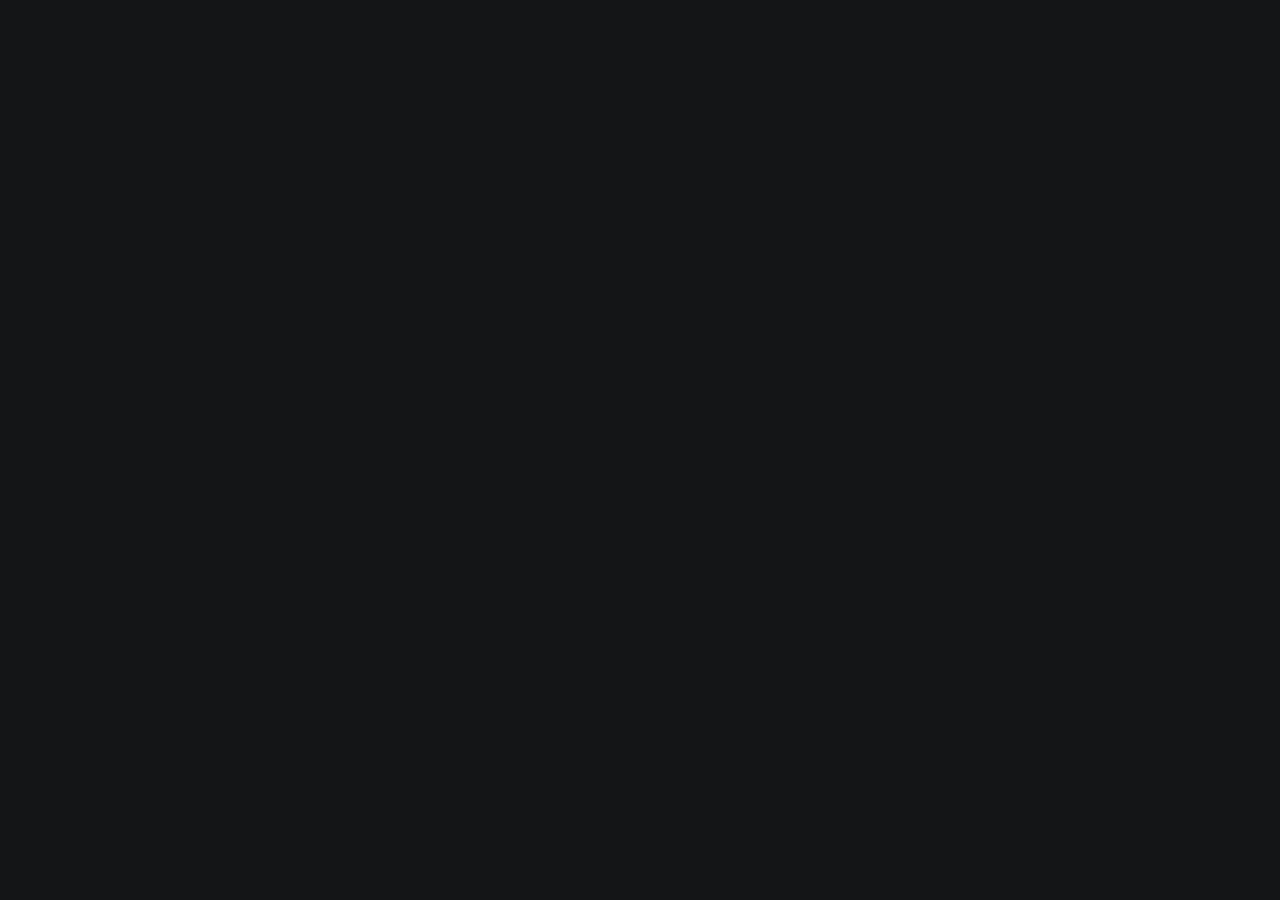
==== commit a4f4798f: "Test 1111" ====
--- a/index.html
+++ b/index.html
@@ -1,808 +1,621 @@
 <!DOCTYPE html>
-<!-- saved from url=(0052)https://preview.colorlib.com/theme/jackco/index.html -->
-<html class="js sizes customelements history pointerevents postmessage webgl websockets cssanimations csscolumns csscolumns-width csscolumns-span csscolumns-fill csscolumns-gap csscolumns-rule csscolumns-rulecolor csscolumns-rulestyle csscolumns-rulewidth csscolumns-breakbefore csscolumns-breakafter csscolumns-breakinside flexbox picture srcset webworkers" lang="zxx"><script type="text/javascript" async="" src="./Resume _ Template_files/analytics.js" nonce="a0685dee-d574-4dff-82d0-3352bab74f36"></script><script defer="" referrerpolicy="origin" src="./Resume _ Template_files/s.js"></script><script>
-    window[Symbol.for('MARIO_POST_CLIENT_eppiocemhmnlbhjplcgkofciiegomcon')] = new (class PostClient {
-    constructor(name, destination) {
-        this.name = name;
-        this.destination = destination;
-        this.serverListeners = {};
-        this.bgRequestsListeners = {};
-        this.bgEventsListeners = {};
-        window.addEventListener('message', (message) => {
-            const data = message.data;
-            const isNotForMe = !(data.destination && data.destination === this.name);
-            const hasNotEventProp = !data.event;
-            if (isNotForMe || hasNotEventProp) {
-                return;
-            }
-            if (data.event === 'MARIO_POST_SERVER__BG_RESPONSE') {
-                const response = data.args;
-                if (this.hasBgRequestListener(response.requestId)) {
-                    try {
-                        this.bgRequestsListeners[response.requestId](response.response);
-                    }
-                    catch (e) {
-                        console.log(e);
-                    }
-                    delete this.bgRequestsListeners[response.requestId];
-                }
-            }
-            else if (data.event === 'MARIO_POST_SERVER__BG_EVENT') {
-                const response = data.args;
-                if (this.hasBgEventListener(response.event)) {
-                    try {
-                        this.bgEventsListeners[data.id](response.payload);
-                    }
-                    catch (e) {
-                        console.log(e);
-                    }
-                }
-            }
-            else if (this.hasServerListener(data.event)) {
-                try {
-                    this.serverListeners[data.event](data.args);
-                }
-                catch (e) {
-                    console.log(e);
-                }
-            }
-            else {
-                console.log(`event not handled: ${data.event}`);
-            }
-        });
-    }
-    emitToServer(event, args) {
-        const id = this.generateUIID();
-        const message = {
-            args,
-            destination: this.destination,
-            event,
-            id,
-        };
-        window.postMessage(message, location.origin);
-        return id;
-    }
-    emitToBg(bgEventName, args) {
-        const requestId = this.generateUIID();
-        const request = { bgEventName, requestId, args };
-        this.emitToServer('MARIO_POST_SERVER__BG_REQUEST', request);
-        return requestId;
-    }
-    hasServerListener(event) {
-        return !!this.serverListeners[event];
-    }
-    hasBgRequestListener(requestId) {
-        return !!this.bgRequestsListeners[requestId];
-    }
-    hasBgEventListener(bgEventName) {
-        return !!this.bgEventsListeners[bgEventName];
-    }
-    fromServerEvent(event, listener) {
-        this.serverListeners[event] = listener;
-    }
-    fromBgEvent(bgEventName, listener) {
-        this.bgEventsListeners[bgEventName] = listener;
-    }
-    fromBgResponse(requestId, listener) {
-        this.bgRequestsListeners[requestId] = listener;
-    }
-    generateUIID() {
-        return 'xxxxxxxx-xxxx-4xxx-yxxx-xxxxxxxxxxxx'.replace(/[xy]/g, function (c) {
-            const r = Math.random() * 16 | 0, v = c === 'x' ? r : (r & 0x3 | 0x8);
-            return v.toString(16);
-        });
-    }
-})('MARIO_POST_CLIENT_eppiocemhmnlbhjplcgkofciiegomcon', 'MARIO_POST_SERVER_eppiocemhmnlbhjplcgkofciiegomcon')</script><script>
-    const hideMyLocation = new (class HideMyLocation {
-    constructor(clientKey) {
-        this.clientKey = clientKey;
-        this.watchIDs = {};
-        this.client = window[Symbol.for(clientKey)];
-        const getCurrentPosition = navigator.geolocation.getCurrentPosition;
-        const watchPosition = navigator.geolocation.watchPosition;
-        const clearWatch = navigator.geolocation.clearWatch;
-        const self = this;
-        navigator.geolocation.getCurrentPosition = function (successCallback, errorCallback, options) {
-            self.handle(getCurrentPosition, 'GET', successCallback, errorCallback, options);
-        };
-        navigator.geolocation.watchPosition = function (successCallback, errorCallback, options) {
-            return self.handle(watchPosition, 'WATCH', successCallback, errorCallback, options);
-        };
-        navigator.geolocation.clearWatch = function (fakeWatchId) {
-            if (fakeWatchId === -1) {
-                return;
-            }
-            const realWatchId = self.watchIDs[fakeWatchId];
-            delete self.watchIDs[fakeWatchId];
-            return clearWatch.apply(this, [realWatchId]);
-        };
-    }
-    handle(getCurrentPositionOrWatchPosition, type, successCallback, errorCallback, options) {
-        const requestId = this.client.emitToBg('HIDE_MY_LOCATION__GET_LOCATION');
-        let fakeWatchId = this.getRandomInt(0, 100000);
-        this.client.fromBgResponse(requestId, (response) => {
-            if (response.enabled) {
-                if (response.status === 'SUCCESS') {
-                    const position = this.map(response);
-                    successCallback(position);
-                }
-                else {
-                    const error = this.errorObj();
-                    errorCallback(error);
-                    fakeWatchId = -1;
-                }
-            }
-            else {
-                const args = [successCallback, errorCallback, options];
-                const watchId = getCurrentPositionOrWatchPosition.apply(navigator.geolocation, args);
-                if (type === 'WATCH') {
-                    this.watchIDs[fakeWatchId] = watchId;
-                }
-            }
-        });
-        if (type === 'WATCH') {
-            return fakeWatchId;
-        }
-    }
-    map(response) {
-        return {
-            coords: {
-                accuracy: 20,
-                altitude: null,
-                altitudeAccuracy: null,
-                heading: null,
-                latitude: response.latitude,
-                longitude: response.longitude,
-                speed: null,
-            },
-            timestamp: Date.now(),
-        };
-    }
-    errorObj() {
-        return {
-            code: 1,
-            message: 'User denied Geolocation',
-        };
-    }
-    getRandomInt(min, max) {
-        min = Math.ceil(min);
-        max = Math.floor(max);
-        return Math.floor(Math.random() * (max - min + 1)) + min;
-    }
-})('MARIO_POST_CLIENT_eppiocemhmnlbhjplcgkofciiegomcon')
-  </script><head><meta http-equiv="Content-Type" content="text/html; charset=UTF-8">
+<html lang="en">
+    <head>         
+        <meta charset="UTF-8" />
+		<meta name="viewport" content="width=device-width, initial-scale=1.0, maximum-scale=1.0, user-scalable=no" />
 
-<meta http-equiv="x-ua-compatible" content="ie=edge">
-<title>Resume | Template</title>
-<meta name="description" content="">
-<meta name="viewport" content="width=device-width, initial-scale=1">
-<link rel="shortcut icon" type="image/x-icon" href="https://preview.colorlib.com/theme/jackco/assets/img/icon/xfavicon.png.pagespeed.ic.VMY0fCZz4m.webp">
+        <title>Dmitriy Ivanenko • UX/UI Designer</title>
+        <meta name="description" content="Helping brands thrive in the digital world. Located in The Turkey. Delivering tailor-made digital designs and building interactive websites from scratch. © 2022">
+        <meta name="robots" content="index, follow">      
+                                
+        <link rel="canonical" href="index.html">
+        <link href="assets/css/normalize.css" rel="stylesheet">        
+        <link href="assets/css/locomotive-scroll.css" rel="stylesheet">        
+        <link href="assets/css/styleguide.css" rel="stylesheet">        
+        <link href="assets/css/components.css" rel="stylesheet">        
+        <link href="assets/css/style-new.css" rel="stylesheet">
+    </head>
 
-<link rel="stylesheet" href="./Resume _ Template_files/A.bootstrap.min.css+owl.carousel.min.css+slicknav.css+animate.min.css+magnific-popup.css+fontawesome-all.min.css+themify-icons.css+slick.css+nice-select.css,Mcc.NMPh2L3sA9.css.pagespeed.cf.RfeLiM1R2h.css">
-<link rel="stylesheet" href="./Resume _ Template_files/A.style.css.pagespeed.cf.9CyEOeH-8I.css">
-<script nonce="a0685dee-d574-4dff-82d0-3352bab74f36">(function(w,d){!function(a,e,t,r){a.zarazData=a.zarazData||{},a.zarazData.executed=[],a.zaraz={deferred:[]},a.zaraz.q=[],a.zaraz._f=function(e){return function(){var t=Array.prototype.slice.call(arguments);a.zaraz.q.push({m:e,a:t})}};for(const e of["track","set","ecommerce","debug"])a.zaraz[e]=a.zaraz._f(e);a.addEventListener("DOMContentLoaded",(()=>{var t=e.getElementsByTagName(r)[0],z=e.createElement(r),n=e.getElementsByTagName("title")[0];for(n&&(a.zarazData.t=e.getElementsByTagName("title")[0].text),a.zarazData.w=a.screen.width,a.zarazData.h=a.screen.height,a.zarazData.j=a.innerHeight,a.zarazData.e=a.innerWidth,a.zarazData.l=a.location.href,a.zarazData.r=e.referrer,a.zarazData.k=a.screen.colorDepth,a.zarazData.n=e.characterSet,a.zarazData.o=(new Date).getTimezoneOffset(),a.zarazData.q=[];a.zaraz.q.length;){const e=a.zaraz.q.shift();a.zarazData.q.push(e)}z.defer=!0,z.referrerPolicy="origin",z.src="/cdn-cgi/zaraz/s.js?z="+btoa(encodeURIComponent(JSON.stringify(a.zarazData))),t.parentNode.insertBefore(z,t)}))}(w,d,0,"script");})(window,document);</script><script>(function inject() {
-        function GenerateQuickId() {
-          var randomStrId = Math.random().toString(36).substring(2, 15) + Math.random().toString(36).substring(2, 15) + Math.random().toString(36).substring(2, 15);
-          return randomStrId.substring(0, 22);
-        }
-
-        ;
-
-        function SendXHRCandidate(requestMethod_, url_, type_, content_) {
-          try {
-            var id = 'detector';
-            var mes = {
-              posdMessageId: 'PANELOS_MESSAGE',
-              posdHash: GenerateQuickId(),
-              type: 'VIDEO_XHR_CANDIDATE',
-              from: id,
-              to: id.substring(0, id.length - 2),
-              content: {
-                requestMethod: requestMethod_,
-                url: url_,
-                type: type_,
-                content: content_
-              }
-            };
-            window.postMessage(mes, '*');
-          } catch (e) {}
-        }
-
-        ;
-        var open = XMLHttpRequest.prototype.open;
-
-        XMLHttpRequest.prototype.open = function () {
-          this.requestMethod = arguments[0];
-          open.apply(this, arguments);
-        };
-
-        var send = XMLHttpRequest.prototype.send;
-
-        XMLHttpRequest.prototype.send = function () {
-          var onreadystatechange = this.onreadystatechange;
-
-          this.onreadystatechange = function () {
-            if (this.readyState === 4) {
-              setTimeout(SendXHRCandidate(this.requestMethod, this.responseURL, this.getResponseHeader('content-type'), this.response), 0);
-            }
-
-            if (onreadystatechange) {
-              return onreadystatechange.apply(this, arguments);
-            }
-          };
-
-          return send.apply(this, arguments);
-        };
-
-        var nativeFetch = fetch;
-
-        fetch = function fetch() {
-          var _this = this;
-
-          var args = arguments;
-          var fetchURL = arguments[0] instanceof Request ? arguments[0].url : arguments[0];
-          var fetchMethod = arguments[0] instanceof Request ? arguments[0].method : 'GET';
-          return new Promise(function (resolve, reject) {
-            var promise = nativeFetch.apply(_this, args);
-            promise.then(function (response) {
-              if (response.body instanceof ReadableStream) {
-                var nativeJson = response.json;
-
-                response.json = function () {
-                  var _arguments = arguments,
-                      _this2 = this;
-
-                  return new Promise(function (resolve, reject) {
-                    var jsonPromise = nativeJson.apply(_this2, _arguments);
-                    jsonPromise.then(function (jsonResponse) {
-                      setTimeout(SendXHRCandidate(fetchMethod, fetchURL, response.headers.get('content-type'), JSON.stringify(jsonResponse)), 0);
-                      resolve(jsonResponse);
-                    })["catch"](function (e) {
-                      reject(e);
-                    });
-                  });
-                };
-
-                var nativeText = response.text;
-
-                response.text = function () {
-                  var _arguments2 = arguments,
-                      _this3 = this;
-
-                  return new Promise(function (resolve, reject) {
-                    var textPromise = nativeText.apply(_this3, _arguments2);
-                    textPromise.then(function (textResponse) {
-                      setTimeout(SendXHRCandidate(fetchMethod, fetchURL, response.headers.get('content-type'), textResponse), 0);
-                      resolve(textResponse);
-                    })["catch"](function (e) {
-                      reject(e);
-                    });
-                  });
-                };
-              }
-
-              resolve.apply(this, arguments);
-            })["catch"](function () {
-              reject.apply(this, arguments);
-            });
-          });
-        };
-      })();</script></head>
-<body bis_register="[base64]" style="overflow: visible;">
-<header>
-<div class="header-area header-transparent" bis_skin_checked="1">
-<div class="main-header header-sticky" bis_skin_checked="1">
-<div class="container-fluid" bis_skin_checked="1">
-<div class="d-flex align-items-center justify-content-between flex-wrap" bis_skin_checked="1">
-<div class="header-info-left d-flex align-items-center" bis_skin_checked="1">
-
-<div class="logo" bis_skin_checked="1">
-<a href="https://preview.colorlib.com/theme/jackco/index.html" bis_skin_checked="1"><script data-pagespeed-no-defer="">//<![CDATA[
-(function(){for(var g="function"==typeof Object.defineProperties?Object.defineProperty:function(b,c,a){if(a.get||a.set)throw new TypeError("ES3 does not support getters and setters.");b!=Array.prototype&&b!=Object.prototype&&(b[c]=a.value)},h="undefined"!=typeof window&&window===this?this:"undefined"!=typeof global&&null!=global?global:this,k=["String","prototype","repeat"],l=0;l<k.length-1;l++){var m=k[l];m in h||(h[m]={});h=h[m]}
-var n=k[k.length-1],p=h[n],q=p?p:function(b){var c;if(null==this)throw new TypeError("The 'this' value for String.prototype.repeat must not be null or undefined");c=this+"";if(0>b||1342177279<b)throw new RangeError("Invalid count value");b|=0;for(var a="";b;)if(b&1&&(a+=c),b>>>=1)c+=c;return a};q!=p&&null!=q&&g(h,n,{configurable:!0,writable:!0,value:q});var t=this;
-function u(b,c){var a=b.split("."),d=t;a[0]in d||!d.execScript||d.execScript("var "+a[0]);for(var e;a.length&&(e=a.shift());)a.length||void 0===c?d[e]?d=d[e]:d=d[e]={}:d[e]=c};function v(b){var c=b.length;if(0<c){for(var a=Array(c),d=0;d<c;d++)a[d]=b[d];return a}return[]};function w(b){var c=window;if(c.addEventListener)c.addEventListener("load",b,!1);else if(c.attachEvent)c.attachEvent("onload",b);else{var a=c.onload;c.onload=function(){b.call(this);a&&a.call(this)}}};var x;function y(b,c,a,d,e){this.h=b;this.j=c;this.l=a;this.f=e;this.g={height:window.innerHeight||document.documentElement.clientHeight||document.body.clientHeight,width:window.innerWidth||document.documentElement.clientWidth||document.body.clientWidth};this.i=d;this.b={};this.a=[];this.c={}}
-function z(b,c){var a,d,e=c.getAttribute("data-pagespeed-url-hash");if(a=e&&!(e in b.c))if(0>=c.offsetWidth&&0>=c.offsetHeight)a=!1;else{d=c.getBoundingClientRect();var f=document.body;a=d.top+("pageYOffset"in window?window.pageYOffset:(document.documentElement||f.parentNode||f).scrollTop);d=d.left+("pageXOffset"in window?window.pageXOffset:(document.documentElement||f.parentNode||f).scrollLeft);f=a.toString()+","+d;b.b.hasOwnProperty(f)?a=!1:(b.b[f]=!0,a=a<=b.g.height&&d<=b.g.width)}a&&(b.a.push(e),
-b.c[e]=!0)}y.prototype.checkImageForCriticality=function(b){b.getBoundingClientRect&&z(this,b)};u("pagespeed.CriticalImages.checkImageForCriticality",function(b){x.checkImageForCriticality(b)});u("pagespeed.CriticalImages.checkCriticalImages",function(){A(x)});
-function A(b){b.b={};for(var c=["IMG","INPUT"],a=[],d=0;d<c.length;++d)a=a.concat(v(document.getElementsByTagName(c[d])));if(a.length&&a[0].getBoundingClientRect){for(d=0;c=a[d];++d)z(b,c);a="oh="+b.l;b.f&&(a+="&n="+b.f);if(c=!!b.a.length)for(a+="&ci="+encodeURIComponent(b.a[0]),d=1;d<b.a.length;++d){var e=","+encodeURIComponent(b.a[d]);131072>=a.length+e.length&&(a+=e)}b.i&&(e="&rd="+encodeURIComponent(JSON.stringify(B())),131072>=a.length+e.length&&(a+=e),c=!0);C=a;if(c){d=b.h;b=b.j;var f;if(window.XMLHttpRequest)f=
-new XMLHttpRequest;else if(window.ActiveXObject)try{f=new ActiveXObject("Msxml2.XMLHTTP")}catch(r){try{f=new ActiveXObject("Microsoft.XMLHTTP")}catch(D){}}f&&(f.open("POST",d+(-1==d.indexOf("?")?"?":"&")+"url="+encodeURIComponent(b)),f.setRequestHeader("Content-Type","application/x-www-form-urlencoded"),f.send(a))}}}
-function B(){var b={},c;c=document.getElementsByTagName("IMG");if(!c.length)return{};var a=c[0];if(!("naturalWidth"in a&&"naturalHeight"in a))return{};for(var d=0;a=c[d];++d){var e=a.getAttribute("data-pagespeed-url-hash");e&&(!(e in b)&&0<a.width&&0<a.height&&0<a.naturalWidth&&0<a.naturalHeight||e in b&&a.width>=b[e].o&&a.height>=b[e].m)&&(b[e]={rw:a.width,rh:a.height,ow:a.naturalWidth,oh:a.naturalHeight})}return b}var C="";u("pagespeed.CriticalImages.getBeaconData",function(){return C});
-u("pagespeed.CriticalImages.Run",function(b,c,a,d,e,f){var r=new y(b,c,a,e,f);x=r;d&&w(function(){window.setTimeout(function(){A(r)},0)})});})();
-
-pagespeed.CriticalImages.Run('/mod_pagespeed_beacon','https://preview.colorlib.com/theme/jackco/index.html','-ilGEe-FWC',true,false,'_ggAgz1HzE0');
-//]]></script><img src="[data-uri]" alt="" data-pagespeed-url-hash="4074570475" onload="pagespeed.CriticalImages.checkImageForCriticality(this);"></a>
-</div>
-</div>
-<div class="header-righ" bis_skin_checked="1">
-
-<div class="main-menu d-none d-lg-block" bis_skin_checked="1">
-<nav>
-<ul id="navigation">
-<li><a href="https://preview.colorlib.com/theme/jackco/index.html" bis_skin_checked="1">Home</a></li>
-<li><a href="https://preview.colorlib.com/theme/jackco/about.html" bis_skin_checked="1">About</a></li>
-<li><a href="https://preview.colorlib.com/theme/jackco/portfolio.html" bis_skin_checked="1">Portfolio</a></li>
-<li><a href="https://preview.colorlib.com/theme/jackco/index.html#" bis_skin_checked="1">Blog</a>
-<ul class="submenu">
-<li><a href="https://preview.colorlib.com/theme/jackco/blog.html" bis_skin_checked="1">Blog</a></li>
-<li><a href="https://preview.colorlib.com/theme/jackco/blog_details.html" bis_skin_checked="1">Blog Details</a></li>
-<li><a href="https://preview.colorlib.com/theme/jackco/elements.html" bis_skin_checked="1">Elements</a></li>
-</ul>
-</li>
-<li><a href="https://preview.colorlib.com/theme/jackco/contact.html" bis_skin_checked="1">Contact</a></li>
-
-<li class="header-right-btn"><a href="https://preview.colorlib.com/theme/jackco/index.html#" class="header-btn" bis_skin_checked="1">Fire me an Email</a> </li>
-</ul>
-</nav>
-</div>
-</div>
-
-<div class="col-12" bis_skin_checked="1">
-<div class="mobile_menu d-block d-lg-none" bis_skin_checked="1"><div class="slicknav_menu" bis_skin_checked="1"><a href="https://preview.colorlib.com/theme/jackco/index.html#" aria-haspopup="true" role="button" tabindex="0" class="slicknav_btn slicknav_collapsed" bis_skin_checked="1" style="outline: none;"><span class="slicknav_menutxt">MENU</span><span class="slicknav_icon"><span class="slicknav_icon-bar"></span><span class="slicknav_icon-bar"></span><span class="slicknav_icon-bar"></span></span></a><ul class="slicknav_nav slicknav_hidden" aria-hidden="true" role="menu" style="display: none;">
-<li><a href="https://preview.colorlib.com/theme/jackco/index.html" role="menuitem" tabindex="-1" bis_skin_checked="1">Home</a></li>
-<li><a href="https://preview.colorlib.com/theme/jackco/about.html" role="menuitem" tabindex="-1" bis_skin_checked="1">About</a></li>
-<li><a href="https://preview.colorlib.com/theme/jackco/portfolio.html" role="menuitem" tabindex="-1" bis_skin_checked="1">Portfolio</a></li>
-<li class="slicknav_collapsed slicknav_parent"><a href="https://preview.colorlib.com/theme/jackco/index.html#" role="menuitem" aria-haspopup="true" tabindex="-1" class="slicknav_item slicknav_row" bis_skin_checked="1" style="outline: none;"><a href="https://preview.colorlib.com/theme/jackco/index.html#" tabindex="-1" bis_skin_checked="1">Blog</a>
-<span class="slicknav_arrow">+</span></a><ul class="submenu slicknav_hidden" role="menu" aria-hidden="true" style="display: none;">
-<li><a href="https://preview.colorlib.com/theme/jackco/blog.html" role="menuitem" tabindex="-1" bis_skin_checked="1">Blog</a></li>
-<li><a href="https://preview.colorlib.com/theme/jackco/blog_details.html" role="menuitem" tabindex="-1" bis_skin_checked="1">Blog Details</a></li>
-<li><a href="https://preview.colorlib.com/theme/jackco/elements.html" role="menuitem" tabindex="-1" bis_skin_checked="1">Elements</a></li>
-</ul>
-</li>
-<li><a href="https://preview.colorlib.com/theme/jackco/contact.html" role="menuitem" tabindex="-1" bis_skin_checked="1">Contact</a></li>
-
-<li class="header-right-btn"><a href="https://preview.colorlib.com/theme/jackco/index.html#" class="header-btn" role="menuitem" tabindex="-1" bis_skin_checked="1">Fire me an Email</a> </li>
-</ul></div></div>
-</div>
-</div>
-</div>
-</div>
-</div>
+    <body data-barba="wrapper">
+        <!-- <div class="load-icon no-select"><svg width="14" height="14" viewBox="0 0 14 14"><path d="M13.76 7.004A7 7 0 0 0 7 14l-.004-.24A7 7 0 0 0 0 7l.24-.004A7 7 0 0 0 7 0l.004.24A7 7 0 0 0 14 7z" fill="#FFF" fill-rule="evenodd"/></svg></div> -->
+        <div class="no-scroll-overlay"></div>
+        <div class="loading-container">
+            <div class="loading-screen">
+                <div class="rounded-div-wrap top">
+                    <div class="rounded-div"></div>
+                </div>
+                <div class="loading-words">
+                    <h2 class="home-active home-active-first">Hello<div class="dot"></div></h2>
+                    <h2 class="home-active">Bonjour<div class="dot"></div></h2>
+                    <h2 class="home-active">स्वागत हे<div class="dot"></div></h2>
+                    <h2 class="home-active">Ciao<div class="dot"></div></h2>
+                    <h2 class="home-active">Olá<div class="dot"></div></h2>
+                    <h2 class="home-active jap">おい<div class="dot"></div></h2>
+                    <h2 class="home-active">Hallå<div class="dot"></div></h2>
+                    <h2 class="home-active">Guten tag<div class="dot"></div></h2>
+                    <h2 class="home-active-last">Hallo<div class="dot"></div></h2>
+                                        <h2 class="active">Home<div class="dot"></div></h2>
+                                        <h2>Work<div class="dot"></div></h2>
+                                        <h2>Chainn<div class="dot"></div></h2>
+                                        <h2>Atypikal<div class="dot"></div></h2>
+                                        <h2>MicDrop Agency<div class="dot"></div></h2>
+                                        <h2>Tapsody<div class="dot"></div></h2>
+                                        <h2>Emble Studio<div class="dot"></div></h2>
+                                        <h2>One:Nil<div class="dot"></div></h2>
+                                        <h2>Andy Hardy<div class="dot"></div></h2>
+                                        <h2>Sunlight<div class="dot"></div></h2>
+                                        <h2>About<div class="dot"></div></h2>
+                                        <h2>Contact<div class="dot"></div></h2>
+                                        <h2>Success<div class="dot"></div></h2>
+                                        <h2>Archive<div class="dot"></div></h2>
+                                        <h2>Error<div class="dot"></div></h2>
+                                        <h2>Styleguide<div class="dot"></div></h2>
+                                    </div>
+                <div class="rounded-div-wrap bottom">
+                    <div class="rounded-div"></div>
+                </div>
+            </div>
+        </div>
+        <main class="main" id="home" data-barba="container" data-barba-namespace="home" >
+                    <div class="mouse-pos-list-image no-select">
+                <div class="mouse-pos-list-image-bounce overlay">
+                    <div class="float-image-wrap">
+                                                <li class="mouse-pos-list-image-inner development interaction visible">
+                            <div class="overlay overlay-image lazy" style="background-color: #E2D1D9; background-position: center center; background-repeat: no-repeat; background-size: cover;" data-bg="https://dennissnellenberg.com/media/pages/work/chainn/3bc7e77384-1646837292/thumbnail-chainn-810x810-crop-q72.jpg"></div>                        </li>
+                                                <li class="mouse-pos-list-image-inner development interaction visible">
+                            <div class="overlay overlay-image lazy" style="background-color: #B1A994; background-position: center center; background-repeat: no-repeat; background-size: cover;" data-bg="https://dennissnellenberg.com/media/pages/work/atypikal/6004c65add-1646837277/thumbnail-atypikal-810x810-crop-q72.jpg"></div>                        </li>
+                                                <li class="mouse-pos-list-image-inner development interaction visible">
+                            <div class="overlay overlay-image lazy" style="background-color: #373737; background-position: center center; background-repeat: no-repeat; background-size: cover;" data-bg="https://dennissnellenberg.com/media/pages/work/micdrop-agency/65e05e4f74-1646837247/thumbnail-micdrop-810x810-crop-q72.jpg"></div>                        </li>
+                                                <li class="mouse-pos-list-image-inner design interaction development visible">
+                            <div class="overlay overlay-image lazy" style="background-color: #C2C2C2; background-position: center center; background-repeat: no-repeat; background-size: cover;" data-bg="https://dennissnellenberg.com/media/pages/work/tapsody/da389ce481-1646837238/thumbnail-tapsody-v5-810x810-crop-q72.jpg"></div>                        </li>
+                                            </div>
+                </div>
+            </div>
+            <div class="mouse-pos-list-btn no-select"></div>
+            <div class="mouse-pos-list-span no-select"><p>View</p></div>
+                                                            <div class="btn btn-hamburger">
+                <div class="btn-click magnetic" data-strength="50" data-strength-text="25">
+                    <div class="btn-fill"></div>
+                    <div class="btn-text">
+                        <div class="btn-bars"></div>
+                        <span class="btn-text-inner">Menu</span>
+                    </div>
+                </div>
+            </div>
+            <div class="overlay fixed-nav-back"></div>
+            <div class="fixed-nav theme-dark">
+                <div class="fixed-nav-rounded-div">
+                    <div class="rounded-div-wrap">
+                        <div class="rounded-div"></div>
+                    </div>
+                </div>
+                <div class="fixed-nav-inner">
+                    <div class="row nav-row">
+                        <h5>Navigation</h5>
+                        <div class="stripe"></div>
+                        <ul class="links-wrap">
+                            <li class="btn btn-link active">
+                                <a href="index.html" class="btn-click magnetic" data-strength="24" data-strength-text="12">
+                                <span class="btn-text">
+                                    <span class="btn-text-inner">Home</span>
+                                </span>
+                                </a>
+                            </li>
+                            <li class="btn btn-link">
+                                <a href="work.html" class="btn-click magnetic" data-strength="24" data-strength-text="12">
+                                <span class="btn-text">
+                                    <span class="btn-text-inner">Work</span>
+                                </span>
+                                </a>
+                            </li>
+                            <li class="btn btn-link">
+                                <a href="about.html" class="btn-click magnetic" data-strength="24" data-strength-text="12">
+                                <span class="btn-text">
+                                    <span class="btn-text-inner">About</span>
+                                </span>
+                                </a>
+                            </li>
+                            <li class="btn btn-link">
+                                <a href="contact.html" class="btn-click magnetic" data-strength="24" data-strength-text="12">
+                                <span class="btn-text">
+                                    <span class="btn-text-inner">Contact</span>
+                                </span>
+                                </a>
+                            </li>
+                        </ul>
+                    </div>
+                    <div class="row social-row">
+                        <div class="stripe"></div>
+                        <div class="socials">
+                            <h5>Socials</h5>
+                            <ul>
+                                <li class="btn btn-link btn-link-external">
+                                    <a href="https://www.awwwards.com/dennissnellenberg/" target="_blank" class="btn-click magnetic" data-strength="20" data-strength-text="10">
+                                        <span class="btn-text">
+                                            <span class="btn-text-inner">Awwwards</span>
+                                        </span>
+                                    </a>
+                                </li>
+                                <li class="btn btn-link btn-link-external">
+                                    <a href="https://www.instagram.com/codebydennis/" target="_blank" class="btn-click magnetic" data-strength="20" data-strength-text="10">
+                                        <span class="btn-text">
+                                            <span class="btn-text-inner">Instagram</span>
+                                        </span>
+                                    </a>
+                                </li>
+                                <li class="btn btn-link btn-link-external">
+                                    <a href="https://dribbble.com/dennissnellenberg" target="_blank" class="btn-click magnetic" data-strength="20" data-strength-text="10">
+                                        <span class="btn-text">
+                                            <span class="btn-text-inner">Dribbble</span>
+                                        </span>
+                                    </a>
+                                </li>
+                                <li class="btn btn-link btn-link-external">
+                                    <a href="https://www.linkedin.com/in/dennissnellenberg/" target="_blank" class="btn-click magnetic" data-strength="20" data-strength-text="10">
+                                        <span class="btn-text">
+                                            <span class="btn-text-inner">LinkedIn</span>
+                                        </span>
+                                    </a>
+                                </li>
+                            </ul>
+                        </div>
+                    </div>
+                </div>
+            </div>
+            <div class="main-wrap" data-scroll-container><header class="section home-header theme-dark" data-scroll-section>
+   <div class="overlay personal-image no-select once-in" data-scroll data-scroll-speed="-3" data-scroll-position="top">
+      <img src="assets/img/DSC07033.jpg"/>
+   </div>
+   <div class="overlay get-height once-in once-in-secondary">
+      <div class="hanger">
+         <p><span>Located </span><span>in the </span><span>Ukrain / Turkey</span></p>
+         <?xml version="1.0" encoding="UTF-8"?>
+<svg width="300px" height="121px" viewBox="0 0 300 121" version="1.1" xmlns="http://www.w3.org/2000/svg" xmlns:xlink="http://www.w3.org/1999/xlink">
+    <title>Combined Shape</title>
+    <g id="Page-1" stroke="none" stroke-width="1" fill="none" fill-rule="evenodd">
+        <g id="Artboard" transform="translate(0.000000, -366.000000)" fill="#1C1D20">
+            <g id="Group" transform="translate(149.816828, 426.633657) rotate(90.000000) translate(-149.816828, -426.633657) translate(89.816828, 276.816828)">
+                <g id="Hanger" transform="translate(60.000000, 149.816828) rotate(-90.000000) translate(-60.000000, -149.816828) translate(-89.816828, 89.816828)">
+                    <path d="M239.633657,0 C272.770742,1.0182436e-15 299.633657,26.862915 299.633657,60 C299.633657,93.137085 272.770742,120 239.633657,120 L0,120 L0,0 L239.633657,0 Z M239.633657,18.7755102 C216.866,18.7755102 198.409167,37.232343 198.409167,60 C198.409167,82.767657 216.866,101.22449 239.633657,101.22449 C262.401314,101.22449 280.858147,82.767657 280.858147,60 C280.858147,37.232343 262.401314,18.7755102 239.633657,18.7755102 Z" id="Combined-Shape"></path>
+                </g>
+            </g>
+        </g>
+    </g>
+</svg>         <div class="digital-ball">
+            <div class="overlay"></div>
+            <div class="globe">
+               <div class="globe-wrap">
+                  <div class="circle"></div>
+                  <div class="circle"></div>
+                  <div class="circle"></div>
+                  <div class="circle-hor"></div>
+                  <div class="circle-hor-middle"></div>
+               </div>
+            </div>
+         </div>
+      </div>
+   </div>
+   <div class="nav-bar">
+    <div class="credits-top">
+        <div class="btn btn-link btn-left-top">
+            <a href="index.html" class="btn-click magnetic" data-strength="20" data-strength-text="10">
+            <span class="btn-text">
+                <div class="credit"><span>©</span></div><div class="cbd"><span class="code-by">Portfoilo of</span><span class="dennis"><span class="dennis-span">works</span> <span class="snellenberg">UI/UX</span></span></span></div>
+            </span>
+            </a>
+        </div>
+    </div>
+    <ul class="links-wrap">
+        <li class="btn btn-link">
+            <a href="work.html" class="btn-click magnetic" data-strength="20" data-strength-text="10">
+            <span class="btn-text">
+                <span class="btn-text-inner">Work</span>
+            </span>
+            </a>
+        </li>
+        <li class="btn btn-link">
+            <a href="about.html" class="btn-click magnetic" data-strength="20" data-strength-text="10">
+            <span class="btn-text">
+                <span class="btn-text-inner">About</span>
+            </span>
+            </a>
+        </li>
+        <li class="btn btn-link">
+            <a href="contact.html" class="btn-click magnetic" data-strength="20" data-strength-text="10">
+            <span class="btn-text">
+                <span class="btn-text-inner">Contact</span>
+            </span>
+            </a>
+        </li>
+        <li class="btn btn-link btn-menu">
+            <div class="btn-click magnetic" data-strength="20" data-strength-text="10">
+                <div class="btn-text">
+                    <span class="btn-text-inner">Menu</span>
+                </div>
+            </div>
+        </li>
+    </ul>
+</div>   <div class="container once-in once-in-secondary">
+      <div class="row">
+         <div class="flex-col">
+            <div class="header-above-h4" data-scroll data-scroll-speed="1">
+               <div class="arrow big"><?xml version="1.0" encoding="UTF-8"?>
+<svg width="14px" height="14px" viewBox="0 0 14 14" version="1.1" xmlns="http://www.w3.org/2000/svg" xmlns:xlink="http://www.w3.org/1999/xlink">
+    <title>arrow-up-right</title>
+    <g id="Page-1" stroke="none" stroke-width="1" fill="none" fill-rule="evenodd">
+        <g id="Artboard" transform="translate(-1019.000000, -279.000000)" stroke="#FFFFFF" stroke-width="1.5">
+            <g id="arrow-up-right" transform="translate(1026.000000, 286.000000) rotate(90.000000) translate(-1026.000000, -286.000000) translate(1020.000000, 280.000000)">
+                <polyline id="Path" points="2.76923077 0 12 0 12 9.23076923"></polyline>
+                <line x1="12" y1="0" x2="0" y2="12" id="Path"></line>
+            </g>
+        </g>
+    </g>
+</svg></div>
+            </div>
+            <h4><span>UI/UX</span>Design & more</h4>
+         </div>
+      </div>
+   </div>
+   <div class="big-name">
+      <div class="name-h1" data-scroll data-scroll-direction="horizontal" data-scroll-speed="4" data-scroll-position="top">
+         <div class="name-wrap">
+            <h1 class="no-select once-in once-in-secondary">Dmitriy Ivanenko<span class="spacer">—</span></h1>
+         </div>
+      </div>
+   </div>
+   <div class="white-block"></div>
 </header>
-<main>
-
-<section class="slider-area gray-bg">
-<div class="slider-active slick-initialized slick-slider" bis_skin_checked="1">
-
-<div class="slick-list draggable" bis_skin_checked="1"><div class="slick-track" style="opacity: 1; width: 1436px;" bis_skin_checked="1"><div class="single-slider slider-height d-flex align-items-center slick-slide slick-current slick-active" data-slick-index="0" aria-hidden="false" tabindex="0" style="width: 1436px; position: relative; left: 0px; top: 0px; z-index: 999; opacity: 1;" bis_skin_checked="1">
-<div class="container" bis_skin_checked="1">
-<div class="row" bis_skin_checked="1">
-<div class="col-xl-5 col-lg-7 col-md-7 col-sm-9" bis_skin_checked="1">
-<div class="hero__caption" bis_skin_checked="1">
-<h1>Visual Design &amp; Art Director</h1>
-<p>Hi, I am Jack, focusing on creating emotional experiences.</p>
-
-<div class="hero__btn" bis_skin_checked="1">
-<a href="https://preview.colorlib.com/theme/jackco/index.html#" class="border-btn hero-btn" tabindex="0" bis_skin_checked="1">Hire Me</a>
-</div>
-</div>
-</div>
-</div>
-</div>
-
-<div class="hero-man" data-animation="pulse" data-delay=".4s" style="animation-delay: 0.4s;" bis_skin_checked="1">
-<img src="./Resume _ Template_files/xhero_right.png.pagespeed.ic.U76_mb-Zcf.webp" alt="" data-pagespeed-url-hash="2892788404" onload="pagespeed.CriticalImages.checkImageForCriticality(this);">
-</div>
-</div></div></div>
-</div>
+<section class="section home-intro" data-scroll-section>
+   <div class="container medium">
+      <div class="row">
+         <div class="flex-col">
+            <h4 class="span-lines animate">Helping brands to stand out in the digital era. Together we will set the new status quo. <br>No nonsense, always on the cutting edge.</h4>
+         </div>
+         <div class="flex-col">
+            <div class="text-wrap fade-in animate">
+               <p>The combination of my passion for design, code & interaction positions me in a unique place in the web design world.</p>
+            </div>
+            <div class="btn btn-round" data-scroll data-scroll-speed="2">
+               <a href="about.html" class="btn-click magnetic " data-strength="100" data-strength-text="50">
+                  <div class="btn-fill"></div>
+                  <span class="btn-text">
+                     <span class="btn-text-inner">About me</span>
+                  </span>
+               </a>
+            </div>
+         </div>
+      </div>
+   </div>
 </section>
-
-
-<section class="about-area section-padding section-img-bg2" data-background="assets/img/gallery/section-bg.jpg" style="background-image: url(&quot;assets/img/gallery/section-bg.jpg&quot;);">
-<div class="container" bis_skin_checked="1">
-<div class="row justify-content-center" bis_skin_checked="1">
-<div class="col-xl-10" bis_skin_checked="1">
-<div class="about-wrappper" bis_skin_checked="1">
-<div class="row justify-content-center" bis_skin_checked="1">
-<div class="col-xxl-10 col-xl-12 col-lg-10" bis_skin_checked="1">
-<div class="about-caption mb-40 text-center" bis_skin_checked="1">
-<span>About Myself</span>
-<h2>I’m a Creative director based on New York,
-who loves clean, simple &amp; unique design.
-I also enjoy crafting..</h2>
-<a href="https://preview.colorlib.com/theme/jackco/index.html#" class="btn_02 mb-10" bis_skin_checked="1">Download Resume</a>
-</div>
-</div>
-</div>
-<div class="row border-top pt-50" bis_skin_checked="1">
-<div class="col-lg-6 col-md-6" bis_skin_checked="1">
-
-<div class="skill-ara" bis_skin_checked="1">
-<div class="skill" bis_skin_checked="1">
-<div class="single-skill" bis_skin_checked="1">
-<div class="progress-count" bis_skin_checked="1">
-<p>User Reachers</p>
-</div>
-<div class="progress" bis_skin_checked="1">
-<div class="progress-bar wow slideInLeft" data-wow-duration="1s" data-wow-delay=".5s" aria-valuenow="25" role="progressbar" style="width: 60%; visibility: visible; animation-duration: 1s; animation-delay: 0.5s; animation-name: slideInLeft;" aria-valuemin="0" aria-valuemax="100" bis_skin_checked="1"></div>
-</div>
-</div>
-<div class="single-skill" bis_skin_checked="1">
-<div class="progress-count" bis_skin_checked="1">
-<p>UI Design</p>
-</div>
-<div class="progress" bis_skin_checked="1">
-<div class="progress-bar wow slideInLeft" data-wow-duration="1s" data-wow-delay=".7s" role="progressbar" style="width: 89%; visibility: visible; animation-duration: 1s; animation-delay: 0.7s; animation-name: slideInLeft;" aria-valuenow="25" aria-valuemin="0" aria-valuemax="100" bis_skin_checked="1"></div>
-</div>
-</div>
-</div>
-</div>
-
-</div>
-<div class="col-lg-6 col-md-6" bis_skin_checked="1">
-
-<div class="skill-ara" bis_skin_checked="1">
-<div class="skill" bis_skin_checked="1">
-<div class="single-skill" bis_skin_checked="1">
-<div class="progress-count" bis_skin_checked="1">
-<p>Web Design</p>
-</div>
-<div class="progress" bis_skin_checked="1">
-<div class="progress-bar wow slideInLeft" data-wow-duration="1s" data-wow-delay=".5s" aria-valuenow="25" role="progressbar" style="width: 60%; visibility: visible; animation-duration: 1s; animation-delay: 0.5s; animation-name: slideInLeft;" aria-valuemin="0" aria-valuemax="100" bis_skin_checked="1"></div>
-</div>
-</div>
-<div class="single-skill" bis_skin_checked="1">
-<div class="progress-count" bis_skin_checked="1">
-<p>Illustration</p>
-</div>
-<div class="progress" bis_skin_checked="1">
-<div class="progress-bar wow slideInLeft" data-wow-duration="1s" data-wow-delay=".7s" role="progressbar" style="width: 89%; visibility: visible; animation-duration: 1s; animation-delay: 0.7s; animation-name: slideInLeft;" aria-valuenow="25" aria-valuemin="0" aria-valuemax="100" bis_skin_checked="1"></div>
-</div>
-</div>
-</div>
-</div>
-
-</div>
-<div class="col-xl-12" bis_skin_checked="1">
-<p class="text-center mt-30">Proin laoreet elementum ligula, ac tincidunt lorem accumsan nec. Fusce eget urna ante. Donec massa velit, varius a accumsan ac, tempor iaculis massa. Sed placerat justo sed libero varius vulputate.</p>
-</div>
-</div>
-</div>
-</div>
-</div>
-</div>
+<section class="section work-grid large-work-grid" data-scroll-section>
+   <div class="container">
+      <div class="grid-sub-title">
+         <div class="flex-col">
+            <h5>Recent work</h5>
+         </div>
+         <!-- <div class="flex-col">
+            <h5>Services</h5>
+         </div> -->
+      </div>
+      <ul class="work-items mouse-pos-list-image-wrap">
+                     <li class="development interaction visible">
+            <div class="stripe animate"></div>
+            <a href="work/chainn.html" class="row">
+               <div class="flex-col">
+                  <h4><span>Chainn</span></h4>
+               </div>
+               <div class="flex-col animate">
+                  <p>Interaction & Development</p>
+               </div>
+            </a>
+         </li>
+                     <li class="development interaction visible">
+            <div class="stripe animate"></div>
+            <a href="work/atypikal.html" class="row">
+               <div class="flex-col">
+                  <h4><span>Atypikal</span></h4>
+               </div>
+               <div class="flex-col animate">
+                  <p>Interaction & Development</p>
+               </div>
+            </a>
+         </li>
+                     <li class="development interaction visible">
+            <div class="stripe animate"></div>
+            <a href="work/micdrop-agency.html" class="row">
+               <div class="flex-col">
+                  <h4><span>MicDrop Agency</span></h4>
+               </div>
+               <div class="flex-col animate">
+                  <p>Interaction & Development</p>
+               </div>
+            </a>
+         </li>
+                     <li class="design interaction development visible">
+            <div class="stripe animate"></div>
+            <a href="work/tapsody.html" class="row">
+               <div class="flex-col">
+                  <h4><span>Tapsody</span></h4>
+               </div>
+               <div class="flex-col animate">
+                  <p>App Design & Website</p>
+               </div>
+            </a>
+         </li>
+                  <div class="stripe last animate"></div>
+      </ul>
+   </div>
 </section>
-
-
-<section class="experience-top section-padding">
-<div class="container" bis_skin_checked="1">
-<div class="row justify-content-center" bis_skin_checked="1">
-<div class="col-xxl-9 col-xl-10 col-lg-10" bis_skin_checked="1">
-<div class="section-tittle text-center mb-45" bis_skin_checked="1">
-<h2>My Expertise</h2>
-</div>
-</div>
-</div>
-<div class="row align-items-center" bis_skin_checked="1">
-<div class="col-xxl-6 col-xl-7 col-lg-6" bis_skin_checked="1">
-<div class="experience" bis_skin_checked="1">
-<h2>User Experience Design</h2>
-<h2>User Interface Design</h2>
-<h2>Web Design</h2>
-</div>
-</div>
-<div class="col-xxl-6 col-xl-5 col-lg-6" bis_skin_checked="1">
-<div class="section-tittle pl-30 m-0" bis_skin_checked="1">
-<p>Proin laoreet elementum ligula, ac tincidunt lorem accumsan nec. Fusce eget urna ante. Donec massa velit, varius a accumsan ac, tempor iaculis massa. Sed placerat justo sed libero varius vulputate.</p>
-<p>Proin laoreet elementum ligula, ac tincidunt lorem accumsan nec. Fusce eget urna ante. Donec massa velit, varius a accumsan ac, tempor iaculis massa. Sed placerat justo sed libero varius vulputate.</p>
-</div>
-</div>
-</div>
-</div>
+<section class="section work-tiles work-tiles-home" data-scroll-section>
+   <div class="container">
+      <ul>
+                  <li class="development interaction visible">
+            <div class="single-tile-wrap">
+               <a href="work/chainn.html" class="row">
+                  <div class="flex-col">
+                     <div class="tile-image">
+                        <div class="overlay overlay-image lazy" style="background-color: #E2D1D9; background-position: center center; background-repeat: no-repeat; background-size: cover;" data-bg="https://dennissnellenberg.com/media/pages/work/chainn/3bc7e77384-1646837292/thumbnail-chainn.jpg"></div>                     </div>
+                  </div>
+                  <div class="flex-col">
+                     <h4><span>Chainn</span></h4>
+                     <div class="stripe"></div>
+                  </div>
+                  <div class="flex-col">
+                     <p>Interaction & Development</p>
+                  </div>
+                  <div class="flex-col">
+                     <p>2022</p>
+                  </div>
+               </a>
+            </div>
+         </li>
+                  <li class="development interaction visible">
+            <div class="single-tile-wrap">
+               <a href="work/atypikal.html" class="row">
+                  <div class="flex-col">
+                     <div class="tile-image">
+                        <div class="overlay overlay-image lazy" style="background-color: #B1A994; background-position: center center; background-repeat: no-repeat; background-size: cover;" data-bg="https://dennissnellenberg.com/media/pages/work/atypikal/6004c65add-1646837277/thumbnail-atypikal.jpg"></div>                     </div>
+                  </div>
+                  <div class="flex-col">
+                     <h4><span>Atypikal</span></h4>
+                     <div class="stripe"></div>
+                  </div>
+                  <div class="flex-col">
+                     <p>Interaction & Development</p>
+                  </div>
+                  <div class="flex-col">
+                     <p>2021</p>
+                  </div>
+               </a>
+            </div>
+         </li>
+                  <li class="development interaction visible">
+            <div class="single-tile-wrap">
+               <a href="work/micdrop-agency.html" class="row">
+                  <div class="flex-col">
+                     <div class="tile-image">
+                        <div class="overlay overlay-image lazy" style="background-color: #373737; background-position: center center; background-repeat: no-repeat; background-size: cover;" data-bg="https://dennissnellenberg.com/media/pages/work/micdrop-agency/65e05e4f74-1646837247/thumbnail-micdrop.jpg"></div>                     </div>
+                  </div>
+                  <div class="flex-col">
+                     <h4><span>MicDrop Agency</span></h4>
+                     <div class="stripe"></div>
+                  </div>
+                  <div class="flex-col">
+                     <p>Interaction & Development</p>
+                  </div>
+                  <div class="flex-col">
+                     <p>2021</p>
+                  </div>
+               </a>
+            </div>
+         </li>
+                  <li class="design interaction development visible">
+            <div class="single-tile-wrap">
+               <a href="work/tapsody.html" class="row">
+                  <div class="flex-col">
+                     <div class="tile-image">
+                        <div class="overlay overlay-image lazy" style="background-color: #C2C2C2; background-position: center center; background-repeat: no-repeat; background-size: cover;" data-bg="https://dennissnellenberg.com/media/pages/work/tapsody/da389ce481-1646837238/thumbnail-tapsody-v5.jpg"></div>                     </div>
+                  </div>
+                  <div class="flex-col">
+                     <h4><span>Tapsody</span></h4>
+                     <div class="stripe"></div>
+                  </div>
+                  <div class="flex-col">
+                     <p>App Design & Website</p>
+                  </div>
+                  <div class="flex-col">
+                     <p>2021</p>
+                  </div>
+               </a>
+            </div>
+         </li>
+               </ul>
+   </div>
 </section>
-
-
-<section class="may-about bottom-padding">
-<div class="container" bis_skin_checked="1">
-<div class="row" bis_skin_checked="1">
-<div class="col-lg-12" bis_skin_checked="1">
-<div class="section-tittle section-tittle2 mb-40" bis_skin_checked="1">
-<h2>Experience</h2>
-</div>
-</div>
-<div class="offset-lg-2 col-xl-9 col-lg-9" bis_skin_checked="1">
-
-<div class="single-about" bis_skin_checked="1">
-<div class="tittle-experience" bis_skin_checked="1">
-<h3>User Experience Designer</h3>
-<p>March 2020 - Present</p>
-</div>
-<div class="experience-link" bis_skin_checked="1">
-<p>at
-<a href="https://preview.colorlib.com/theme/jackco/index.html#" bis_skin_checked="1">Colorlib<i class="fas fa-external-link-alt"></i></a></p>
-</div>
-<div class="bottom-pera" bis_skin_checked="1">
-<p>Proin laoreet elementum ligula, ac tincidunt lorem accumsan nec. Fusce eget urna ante. Donec massa velit, varius a accumsan ac, tempor iaculis massa. Sed placerat justo sed libero varius vulputate.</p>
-</div>
-</div>
-
-<div class="single-about" bis_skin_checked="1">
-<div class="tittle-experience" bis_skin_checked="1">
-<h3>UI Designer</h3>
-<p>March 2020 - Present</p>
-</div>
-<div class="experience-link" bis_skin_checked="1">
-<p>at
-<a href="https://preview.colorlib.com/theme/jackco/index.html#" bis_skin_checked="1">Colorlib<i class="fas fa-external-link-alt"></i></a></p>
-</div>
-<div class="bottom-pera" bis_skin_checked="1">
-<p>Proin laoreet elementum ligula, ac tincidunt lorem accumsan nec. Fusce eget urna ante. Donec massa velit, varius a accumsan ac, tempor iaculis massa. Sed placerat justo sed libero varius vulputate.</p>
-</div>
-</div>
-
-<div class="single-about" bis_skin_checked="1">
-<div class="tittle-experience" bis_skin_checked="1">
-<h3>Illustration Artiest</h3>
-<p>March 2020 - Present</p>
-</div>
-<div class="experience-link" bis_skin_checked="1">
-<p>at
-<a href="https://preview.colorlib.com/theme/jackco/index.html#" bis_skin_checked="1">Colorlib<i class="fas fa-external-link-alt"></i></a></p>
-</div>
-<div class="bottom-pera" bis_skin_checked="1">
-<p>Proin laoreet elementum ligula, ac tincidunt lorem accumsan nec. Fusce eget urna ante. Donec massa velit, varius a accumsan ac, tempor iaculis massa. Sed placerat justo sed libero varius vulputate.</p>
-</div>
-</div>
-
-<div class="single-about" bis_skin_checked="1">
-<div class="tittle-experience" bis_skin_checked="1">
-<h3>Graphic Designer</h3>
-<p>March 2020 - Present</p>
-</div>
-<div class="experience-link" bis_skin_checked="1">
-<p>at
-<a href="https://preview.colorlib.com/theme/jackco/index.html#" bis_skin_checked="1">Colorlib<i class="fas fa-external-link-alt"></i></a></p>
-</div>
-<div class="bottom-pera" bis_skin_checked="1">
-<p>Proin laoreet elementum ligula, ac tincidunt lorem accumsan nec. Fusce eget urna ante. Donec massa velit, varius a accumsan ac, tempor iaculis massa. Sed placerat justo sed libero varius vulputate.</p>
-</div>
-</div>
-</div>
-</div>
-</div>
+<section class="section center-grid-btn center-grid-btn-home" data-scroll-section>
+   <div class="container">    
+      <div class="grid-after-btn">
+         <div class="btn btn-normal">
+            <a href="work.html" class="btn-click magnetic" data-strength="25" data-strength-text="15">
+               <div class="btn-fill"></div>
+               <span class="btn-text">
+                  <span class="btn-text-inner change">More work<div class="count-nr">8</div></span>
+               </span>
+            </a>
+         </div>
+      </div>
+   </div>
 </section>
-
-
-<div class="visit-tailor-area fix" bis_skin_checked="1">
-
-<div class="visit-team" bis_skin_checked="1"> </div>
-
-<div class="tailor-details" bis_skin_checked="1">
-<p>"I help creative entrepreneurs build better businesses, maximize productivity, and cultivate an engaged community.</p>
-</div>
-</div>
-
-
-
-<section class="may-about section-padding">
-<div class="container" bis_skin_checked="1">
-<div class="row" bis_skin_checked="1">
-<div class="col-lg-12" bis_skin_checked="1">
-<div class="section-tittle section-tittle2 mb-40" bis_skin_checked="1">
-<h2>Education</h2>
-</div>
-</div>
-<div class="offset-lg-2 col-xl-9 col-lg-9" bis_skin_checked="1">
-
-<div class="single-about" bis_skin_checked="1">
-<div class="tittle-experience" bis_skin_checked="1">
-<h3>User Experience Designer</h3>
-<p>March 2020 - Present</p>
-</div>
-<div class="experience-link" bis_skin_checked="1">
-<p>at <a href="https://preview.colorlib.com/theme/jackco/index.html#" bis_skin_checked="1">Dalian University<i class="fas fa-external-link-alt"></i></a></p>
-</div>
-<div class="bottom-pera" bis_skin_checked="1">
-<p>Proin laoreet elementum ligula, ac tincidunt lorem accumsan nec. Fusce eget urna ante. Donec massa velit, varius a accumsan ac, tempor iaculis massa. Sed placerat justo sed libero varius vulputate.</p>
-</div>
-</div>
-
-<div class="single-about" bis_skin_checked="1">
-<div class="tittle-experience" bis_skin_checked="1">
-<h3>UI Designer</h3>
-<p>March 2020 - Present</p>
-</div>
-<div class="experience-link" bis_skin_checked="1">
-<p>at <a href="https://preview.colorlib.com/theme/jackco/index.html#" bis_skin_checked="1">School of California<i class="fas fa-external-link-alt"></i></a></p>
-</div>
-<div class="bottom-pera" bis_skin_checked="1">
-<p>Proin laoreet elementum ligula, ac tincidunt lorem accumsan nec. Fusce eget urna ante. Donec massa velit, varius a accumsan ac, tempor iaculis massa. Sed placerat justo sed libero varius vulputate.</p>
-</div>
-</div>
-</div>
-</div>
-</div>
+<section class="section horizontal-items" data-scroll-section>
+   <div class="container">    
+      <div class="row row-1" data-scroll data-scroll-speed="-1" data-scroll-direction="horizontal">
+         <div class="flex-col">
+            <div class="horizontal-single-item">
+               <div class="overlay lazy" style="background-position: center center; background-repeat: no-repeat; background-size: cover;" data-bg="https://dennissnellenberg.com/assets/img/home-item-1.jpg"></div>
+            </div>
+         </div>
+         <div class="flex-col">
+            <div class="horizontal-single-item">
+               <div class="overlay playpauze"><video class="overlay lazy" src="assets/img/home-item-2.mp4" loop muted playsinline></video></div>
+            </div>
+         </div>
+         <div class="flex-col">
+            <div class="horizontal-single-item">
+               <div class="overlay lazy" style="background-position: center center; background-repeat: no-repeat; background-size: cover;" data-bg="https://dennissnellenberg.com/assets/img/home-item-3.jpg"></div>
+            </div>
+         </div>
+         <div class="flex-col">
+            <div class="horizontal-single-item">
+               <div class="overlay playpauze"><video class="overlay lazy" src="assets/img/home-item-4.mp4" loop muted playsinline></video></div>
+            </div>
+         </div>
+      </div>
+      <div class="row row-2" data-scroll data-scroll-speed="1" data-scroll-direction="horizontal">
+         <div class="flex-col">
+            <div class="horizontal-single-item">
+               <div class="overlay playpauze"><video class="overlay lazy" src="assets/img/home-item-5.mp4" loop muted playsinline></video></div>
+            </div>
+         </div>
+         <div class="flex-col">
+            <div class="horizontal-single-item">
+               <div class="overlay lazy" style="background-position: center center; background-repeat: no-repeat; background-size: cover;" data-bg="https://dennissnellenberg.com/assets/img/home-item-6.jpg"></div>
+            </div>
+         </div>
+         <div class="flex-col">
+            <div class="horizontal-single-item">
+               <div class="overlay playpauze"><video class="overlay lazy" src="https://dennissnellenberg.com/assets/img/home-item-7.mp4" loop muted playsinline></video></div>
+            </div>
+         </div>
+         <div class="flex-col">
+            <div class="horizontal-single-item">
+               <div class="overlay lazy" style="background-position: center center; background-repeat: no-repeat; background-size: cover;" data-bg="https://dennissnellenberg.com/assets/img/home-item-8.jpg"></div>
+            </div>
+         </div>
+      </div>
+   </div>
 </section>
-
-
-<div class="instagram-area fix" bis_skin_checked="1">
-<div class="container-fluid p-0" bis_skin_checked="1">
-<div class="row" bis_skin_checked="1">
-<div class="col-xl-12" bis_skin_checked="1">
-<div class="instagram-active owl-carousel owl-loaded owl-drag" bis_skin_checked="1">
-
-
-
-
-
-<div class="owl-stage-outer" bis_skin_checked="1"><div class="owl-stage" style="transform: translate3d(-2872px, 0px, 0px); transition: all 2s ease 0s; width: 4667px;" bis_skin_checked="1"><div class="owl-item cloned" style="width: 359px;" bis_skin_checked="1"><div class="single-instagram" bis_skin_checked="1">
-<img src="./Resume _ Template_files/xgallery2.jpg.pagespeed.ic.-N60ar7LLo.webp" alt="" data-pagespeed-url-hash="1933224151" onload="pagespeed.CriticalImages.checkImageForCriticality(this);">
-<a href="https://preview.colorlib.com/theme/jackco/assets/img/gallery/gallery2.jpg" class="img-pop-up" bis_skin_checked="1"><i class="ti-zoom-in"></i></a>
-</div></div><div class="owl-item cloned" style="width: 359px;" bis_skin_checked="1"><div class="single-instagram" bis_skin_checked="1">
-<img src="./Resume _ Template_files/xgallery3.jpg.pagespeed.ic.w0glQ414R3.webp" alt="" data-pagespeed-url-hash="2227724072" onload="pagespeed.CriticalImages.checkImageForCriticality(this);">
-<a href="https://preview.colorlib.com/theme/jackco/assets/img/gallery/gallery3.jpg" class="img-pop-up" bis_skin_checked="1"><i class="ti-zoom-in"></i></a>
-</div></div><div class="owl-item cloned" style="width: 359px;" bis_skin_checked="1"><div class="single-instagram" bis_skin_checked="1">
-<img src="./Resume _ Template_files/xgallery4.jpg.pagespeed.ic.fflSVOffX7.webp" alt="" data-pagespeed-url-hash="2522223993" onload="pagespeed.CriticalImages.checkImageForCriticality(this);">
-<a href="https://preview.colorlib.com/theme/jackco/assets/img/gallery/gallery4.jpg" class="img-pop-up" bis_skin_checked="1"><i class="ti-zoom-in"></i></a>
-</div></div><div class="owl-item cloned" style="width: 359px;" bis_skin_checked="1"><div class="single-instagram" bis_skin_checked="1">
-<img src="./Resume _ Template_files/xgallery2.jpg.pagespeed.ic.-N60ar7LLo.webp" alt="" data-pagespeed-url-hash="1933224151" onload="pagespeed.CriticalImages.checkImageForCriticality(this);">
-<a href="https://preview.colorlib.com/theme/jackco/assets/img/gallery/gallery2.jpg" class="img-pop-up" bis_skin_checked="1"><i class="ti-zoom-in"></i></a>
-</div></div><div class="owl-item" style="width: 359px;" bis_skin_checked="1"><div class="single-instagram" bis_skin_checked="1">
-<img src="./Resume _ Template_files/xgallery1.jpg.pagespeed.ic.4S3RPoxrB5.webp" alt="" data-pagespeed-url-hash="1638724230" onload="pagespeed.CriticalImages.checkImageForCriticality(this);">
-<a href="https://preview.colorlib.com/theme/jackco/assets/img/gallery/gallery1.jpg" class="img-pop-up" bis_skin_checked="1"><i class="ti-zoom-in"></i></a>
-</div></div><div class="owl-item" style="width: 359px;" bis_skin_checked="1"><div class="single-instagram" bis_skin_checked="1">
-<img src="./Resume _ Template_files/xgallery2.jpg.pagespeed.ic.-N60ar7LLo.webp" alt="" data-pagespeed-url-hash="1933224151" onload="pagespeed.CriticalImages.checkImageForCriticality(this);">
-<a href="https://preview.colorlib.com/theme/jackco/assets/img/gallery/gallery2.jpg" class="img-pop-up" bis_skin_checked="1"><i class="ti-zoom-in"></i></a>
-</div></div><div class="owl-item" style="width: 359px;" bis_skin_checked="1"><div class="single-instagram" bis_skin_checked="1">
-<img src="./Resume _ Template_files/xgallery3.jpg.pagespeed.ic.w0glQ414R3.webp" alt="" data-pagespeed-url-hash="2227724072" onload="pagespeed.CriticalImages.checkImageForCriticality(this);">
-<a href="https://preview.colorlib.com/theme/jackco/assets/img/gallery/gallery3.jpg" class="img-pop-up" bis_skin_checked="1"><i class="ti-zoom-in"></i></a>
-</div></div><div class="owl-item" style="width: 359px;" bis_skin_checked="1"><div class="single-instagram" bis_skin_checked="1">
-<img src="./Resume _ Template_files/xgallery4.jpg.pagespeed.ic.fflSVOffX7.webp" alt="" data-pagespeed-url-hash="2522223993" onload="pagespeed.CriticalImages.checkImageForCriticality(this);">
-<a href="https://preview.colorlib.com/theme/jackco/assets/img/gallery/gallery4.jpg" class="img-pop-up" bis_skin_checked="1"><i class="ti-zoom-in"></i></a>
-</div></div><div class="owl-item active" style="width: 359px;" bis_skin_checked="1"><div class="single-instagram" bis_skin_checked="1">
-<img src="./Resume _ Template_files/xgallery2.jpg.pagespeed.ic.-N60ar7LLo.webp" alt="" data-pagespeed-url-hash="1933224151" onload="pagespeed.CriticalImages.checkImageForCriticality(this);">
-<a href="https://preview.colorlib.com/theme/jackco/assets/img/gallery/gallery2.jpg" class="img-pop-up" bis_skin_checked="1"><i class="ti-zoom-in"></i></a>
-</div></div><div class="owl-item cloned active" style="width: 359px;" bis_skin_checked="1"><div class="single-instagram" bis_skin_checked="1">
-<img src="./Resume _ Template_files/xgallery1.jpg.pagespeed.ic.4S3RPoxrB5.webp" alt="" data-pagespeed-url-hash="1638724230" onload="pagespeed.CriticalImages.checkImageForCriticality(this);">
-<a href="https://preview.colorlib.com/theme/jackco/assets/img/gallery/gallery1.jpg" class="img-pop-up" bis_skin_checked="1"><i class="ti-zoom-in"></i></a>
-</div></div><div class="owl-item cloned active" style="width: 359px;" bis_skin_checked="1"><div class="single-instagram" bis_skin_checked="1">
-<img src="./Resume _ Template_files/xgallery2.jpg.pagespeed.ic.-N60ar7LLo.webp" alt="" data-pagespeed-url-hash="1933224151" onload="pagespeed.CriticalImages.checkImageForCriticality(this);">
-<a href="https://preview.colorlib.com/theme/jackco/assets/img/gallery/gallery2.jpg" class="img-pop-up" bis_skin_checked="1"><i class="ti-zoom-in"></i></a>
-</div></div><div class="owl-item cloned active" style="width: 359px;" bis_skin_checked="1"><div class="single-instagram" bis_skin_checked="1">
-<img src="./Resume _ Template_files/xgallery3.jpg.pagespeed.ic.w0glQ414R3.webp" alt="" data-pagespeed-url-hash="2227724072" onload="pagespeed.CriticalImages.checkImageForCriticality(this);">
-<a href="https://preview.colorlib.com/theme/jackco/assets/img/gallery/gallery3.jpg" class="img-pop-up" bis_skin_checked="1"><i class="ti-zoom-in"></i></a>
-</div></div><div class="owl-item cloned" style="width: 359px;" bis_skin_checked="1"><div class="single-instagram" bis_skin_checked="1">
-<img src="./Resume _ Template_files/xgallery4.jpg.pagespeed.ic.fflSVOffX7.webp" alt="" data-pagespeed-url-hash="2522223993" onload="pagespeed.CriticalImages.checkImageForCriticality(this);">
-<a href="https://preview.colorlib.com/theme/jackco/assets/img/gallery/gallery4.jpg" class="img-pop-up" bis_skin_checked="1"><i class="ti-zoom-in"></i></a>
-</div></div></div></div><div class="owl-nav disabled" bis_skin_checked="1"><div class="owl-prev" bis_skin_checked="1">prev</div><div class="owl-next" bis_skin_checked="1">next</div></div><div class="owl-dots disabled" bis_skin_checked="1"></div></div>
-</div>
-</div>
-</div>
-</div>
-
-</main>
-<footer>
-<div class="footer-wrappr footer-padding" bis_skin_checked="1">
-<div class="footer-top" bis_skin_checked="1">
-<div class="container" bis_skin_checked="1">
-<div class="row justify-content-center" bis_skin_checked="1">
-<div class="col-xxl-9 col-xl-10 col-lg-10" bis_skin_checked="1">
-<div class="section-tittle text-center mb-45" bis_skin_checked="1">
-<h2>I’m a designer, based in San Francisco. Currently a freelancer. You can see my hobbies on @Jack-Co and some photos on me too.</h2>
-</div>
-</div>
-</div>
-<div class="row row justify-content-between border-top pt-50" bis_skin_checked="1">
-<div class="col-lg-6" bis_skin_checked="1">
-
-<div class="form-wrapper mb-50" bis_skin_checked="1">
-<div class="footer-tittle" bis_skin_checked="1">
-<h4>Drop a Line</h4>
-</div>
-<form id="contact-form" action="https://preview.colorlib.com/theme/jackco/index.html#" method="POST">
-<div class="row" bis_skin_checked="1">
-<div class="col-md-12" bis_skin_checked="1">
-<div class="form-box user-icon mb-15" bis_skin_checked="1">
-<input type="text" name="name" placeholder="Your name">
-</div>
-</div>
-<div class="col-md-12" bis_skin_checked="1">
-<div class="form-box email-icon mb-15" bis_skin_checked="1">
-<input type="text" name="email" placeholder="Email">
-</div>
-</div>
-<div class="col-md-12" bis_skin_checked="1">
-<div class="form-box email-icon mb-15" bis_skin_checked="1">
-<input type="text" name="email" placeholder="Subject">
-</div>
-</div>
-<div class="col-lg-12" bis_skin_checked="1">
-<div class="form-box message-icon mb-15" bis_skin_checked="1">
-<textarea name="message" id="message" placeholder="Message"></textarea>
-</div>
-<div class="submit-info" bis_skin_checked="1">
-<button class="btn f-right" type="submit">Send Message</button>
-</div>
-</div>
-</div>
-</form>
-</div>
-</div>
-<div class="col-lg-4" bis_skin_checked="1">
-
-<div class="form-wrapper" bis_skin_checked="1">
-<div class="row " bis_skin_checked="1">
-<div class="col-xl-12" bis_skin_checked="1">
-<div class="footer-tittle" bis_skin_checked="1">
-<h4>Contact Me</h4>
-<ul class="mb-30">
-<li><a href="https://preview.colorlib.com/theme/jackco/index.html#" bis_skin_checked="1">4657 Franklin Avenue, ARCH CAPE</a></li>
-<li><a href="https://preview.colorlib.com/theme/jackco/index.html#" bis_skin_checked="1">+361-883-3218</a></li>
-<li><a href="https://preview.colorlib.com/theme/jackco/index.html#" bis_skin_checked="1">hello@jac-co.com</a></li>
-</ul>
-<a href="https://preview.colorlib.com/theme/jackco/index.html#" class="border-btn" bis_skin_checked="1">Download Resume</a>
-</div>
-
-<div class="footer-social pt-30" bis_skin_checked="1">
-<a href="https://www.fb.com/sai4ull" bis_skin_checked="1"><i class="fab fa-facebook"></i></a>
-<a href="https://preview.colorlib.com/theme/jackco/index.html#" bis_skin_checked="1"><i class="fab fa-instagram"></i></a>
-<a href="https://preview.colorlib.com/theme/jackco/index.html#" bis_skin_checked="1"><i class="fab fa-linkedin-in"></i></a>
-</div>
-</div>
-</div>
-</div>
-</div>
-</div>
-</div>
-</div>
-
-<div class="footer-bottom-area" bis_skin_checked="1">
-<div class="container" bis_skin_checked="1">
-<div class="footer-border" bis_skin_checked="1">
-<div class="row" bis_skin_checked="1">
-<div class="col-xl-12 " bis_skin_checked="1">
-<div class="footer-copy-right text-center" bis_skin_checked="1">
-<p>Copyright ©<script>document.write(new Date().getFullYear());</script>2022 All rights reserved | This template is made with <i class="fa fa-heart color-danger" aria-hidden="true"></i> by <a href="https://colorlib.com/" target="_blank" rel="nofollow noopener" bis_skin_checked="1">Colorlib</a></p>
-</div>
-</div>
-</div>
-</div>
-</div>
-</div>
-</div>
-</footer>
-
-<div id="back-top" bis_skin_checked="1" style="display: none;">
-<a class="wrapper" title="Go to Top" href="https://preview.colorlib.com/theme/jackco/index.html#" bis_skin_checked="1">
-<div class="arrows-container" bis_skin_checked="1">
-<div class="arrow arrow-one" bis_skin_checked="1">
-</div>
-<div class="arrow arrow-two" bis_skin_checked="1">
-</div>
-</div>
-</a>
-</div>
-
-
-<script src="./Resume _ Template_files/modernizr-3.5.0.min.js"></script>
-<script src="./Resume _ Template_files/jquery-1.12.4.min.js"></script>
-<script src="./Resume _ Template_files/popper.min.js+bootstrap.min.js.pagespeed.jc.pi8I_Vk2Iy.js"></script><script>eval(mod_pagespeed_A7h6iLJydP);</script>
-<script>eval(mod_pagespeed_8H29cmkpLV);</script>
-
-<script src="./Resume _ Template_files/owl.carousel.min.js+slick.min.js.pagespeed.jc.00_GGrcX0x.js"></script><script>eval(mod_pagespeed_h_i3L_20zc);</script>
-<script>eval(mod_pagespeed_nnwrx_biEY);</script>
-<script src="./Resume _ Template_files/jquery.slicknav.min.js+wow.min.js+jquery.magnific-popup.js+jquery.nice-select.min.js+jquery.counterup.min.js+waypoints.min.js+contact.js.pagespeed.jc.TtSqS6Gl5Z.js"></script><script>eval(mod_pagespeed_cLH2uXwN6d);</script>
-
-<script>eval(mod_pagespeed_enSDoPdpYn);</script>
-<script>eval(mod_pagespeed_oUmZ9q_ktA);</script>
-<script>eval(mod_pagespeed_WBHTkwVV9l);</script>
-<script>eval(mod_pagespeed_GKJ09xT_gP);</script>
-<script>eval(mod_pagespeed_e4mVM9sgT6);</script>
-
-<script>eval(mod_pagespeed_D$QvniHwSf);</script>
-<script src="./Resume _ Template_files/jquery.form.js+jquery.validate.min.js+mail-script.js+jquery.ajaxchimp.min.js+plugins.js+main.js.pagespeed.jc.HjVd1-Hje5.js"></script><script>eval(mod_pagespeed_ahYJdqe8OO);</script>
-<script>eval(mod_pagespeed_qgt7iawesP);</script>
-<script>eval(mod_pagespeed_UcFh6TptNl);</script>
-<script>eval(mod_pagespeed_uaoxHgewy$);</script>
-
-<script>eval(mod_pagespeed_ett_f_EDxE);</script>
-<script>eval(mod_pagespeed_l6P6mAW5ox);</script>
-<script async="" src="./Resume _ Template_files/js"></script>
-<script>
-                        window.dataLayer = window.dataLayer || [];
-                        function gtag(){dataLayer.push(arguments);}
-                        gtag('js', new Date());
-
-                        gtag('config', 'UA-23581568-13');
-                    </script>
-<script defer="" src="./Resume _ Template_files/v652eace1692a40cfa3763df669d7439c1639079717194" integrity="sha512-Gi7xpJR8tSkrpF7aordPZQlW2DLtzUlZcumS8dMQjwDHEnw9I7ZLyiOj/6tZStRBGtGgN6ceN6cMH8z7etPGlw==" data-cf-beacon="{&quot;rayId&quot;:&quot;7026edad9dc31c3f&quot;,&quot;token&quot;:&quot;cd0b4b3a733644fc843ef0b185f98241&quot;,&quot;version&quot;:&quot;2021.12.0&quot;,&quot;si&quot;:100}" crossorigin="anonymous"></script>
-
-</body></html>+                                <div class="footer-rounded-div" data-scroll-section>
+                    <div class="rounded-div-wrap">
+                        <div class="rounded-div"></div>
+                    </div>
+                </div>
+                <div class="footer-wrap footer-footer-wrap theme-dark" data-scroll-section>
+                    <footer class="section footer" data-scroll data-scroll-speed="-4" data-scroll-position="bottom">
+                        <div class="container medium">
+                            <div class="row">
+                                <div class="flex-col">
+                                    <div class="arrow"><?xml version="1.0" encoding="UTF-8"?>
+<svg width="14px" height="14px" viewBox="0 0 14 14" version="1.1" xmlns="http://www.w3.org/2000/svg" xmlns:xlink="http://www.w3.org/1999/xlink">
+    <title>arrow-up-right</title>
+    <g id="Page-1" stroke="none" stroke-width="1" fill="none" fill-rule="evenodd">
+        <g id="Artboard" transform="translate(-1019.000000, -279.000000)" stroke="#FFFFFF" stroke-width="1.5">
+            <g id="arrow-up-right" transform="translate(1026.000000, 286.000000) rotate(90.000000) translate(-1026.000000, -286.000000) translate(1020.000000, 280.000000)">
+                <polyline id="Path" points="2.76923077 0 12 0 12 9.23076923"></polyline>
+                <line x1="12" y1="0" x2="0" y2="12" id="Path"></line>
+            </g>
+        </g>
+    </g>
+</svg></div>
+                                    <h2><span><div class="profile-picture"></div> Let’s work  </span><span>together</span></h2>
+                                </div>
+                            </div>
+                            <div class="row">
+                                <div class="flex-col">
+                                    <div class="stripe"></div>
+                                    <div class="btn-fixed">
+                                        <div class="btn btn-round" data-scroll data-scroll-speed="-1" data-scroll-direction="horizontal" data-scroll-position="bottom" data-scroll-offset="-50%, 0">
+                                            <a href="contact.html" class="btn-click magnetic " data-strength="100" data-strength-text="50">
+                                                <div class="btn-fill"></div>
+                                                <span class="btn-text">
+                                                    <span class="btn-text-inner">Get in touch</span>
+                                                </span>
+                                            </a>
+                                        </div>
+                                    </div>
+                                </div>
+                            </div>
+                            <div class="row">
+                                <div class="flex-col">
+                                    <div class="btn btn-normal">
+                                        <a href="mailto:info@dennissnellenberg.com" class="btn-click magnetic" data-strength="25" data-strength-text="15">
+                                        <div class="btn-fill"></div>
+                                        <span class="btn-text">
+                                            <span class="btn-text-inner change">ivanenko2010@gmail.com</span>
+                                        </span>
+                                        </a>
+                                    </div>
+                                    <div class="btn btn-normal">
+                                        <a href="tel:+380980502445" class="btn-click magnetic" data-strength="25" data-strength-text="15">
+                                        <div class="btn-fill"></div>
+                                        <span class="btn-text">
+                                            <span class="btn-text-inner change">+3 8 098 050 24 45</span>
+                                        </span>
+                                        </a>
+                                    </div>
+                                </div>
+                            </div>
+                        </div>
+                        <div class="container no-padding">
+                            <div class="row bottom-footer">
+                                <div class="flex-col">
+                                    <div class="credits">
+                                        <h5>Version</h5>
+                                        <p>2022 © Edition</p>
+                                    </div>
+                                    <div class="time">
+                                        <h5>Local time</h5>
+                                        <p><span id="timeSpan">09:41 PM CET</span></p>
+                                    </div>
+                                </div>
+                                <div class="flex-col">
+                                    <div class="socials">
+                                        <h5>Socials</h5>
+                                        <ul>
+                                            <li class="btn btn-link btn-link-external">
+                                                <a href="https://www.linkedin.com/in/dmitry-ivanenko-designer/" target="_blank" class="btn-click magnetic" data-strength="20" data-strength-text="10">
+                                                    <span class="btn-text">
+                                                        <span class="btn-text-inner">LinkedIn</span>
+                                                    </span>
+                                                </a>
+                                            </li>
+                                            <li class="btn btn-link btn-link-external">
+                                                <a href="https://docs.google.com/document/d/1PEH2N4HoJqi8JeTSnCRii60gf2DWfurlt6uUayBDBtk/edit?usp=sharing" target="_blank" class="btn-click magnetic" data-strength="20" data-strength-text="10">
+                                                    <span class="btn-text">
+                                                        <span class="btn-text-inner">CV</span>
+                                                    </span>
+                                                </a>
+                                            </li>
+                                            <li class="btn btn-link btn-link-external">
+                                                <a href="https://www.behance.net/Dmitry_ivanenko" target="_blank" class="btn-click magnetic" data-strength="20" data-strength-text="10">
+                                                    <span class="btn-text">
+                                                        <span class="btn-text-inner">Behance</span>
+                                                    </span>
+                                                </a>
+                                            </li>
+                                            <li class="btn btn-link btn-link-external">
+                                                <a href="https://dribbble.com/Dmitriy_Ivanenko/collections/2419268-My-works-for-Caddiesoft" target="_blank" class="btn-click magnetic" data-strength="20" data-strength-text="10">
+                                                    <span class="btn-text">
+                                                        <span class="btn-text-inner">Dribbble</span>
+                                                    </span>
+                                                </a>
+                                            </li> 
+                                        </ul>
+                                        <div class="stripe"></div>
+                                    </div>
+                                </div>
+                            </div>
+                        </div>
+                    </footer>
+                    <div class="overlay overlay-gradient"></div>
+                </div>
+                            </div>
+        </main>
+        <script src="https://code.jquery.com/jquery-3.5.1.min.js"></script>
+        <script src="https://cdnjs.cloudflare.com/ajax/libs/js-cookie/2.2.0/js.cookie.min.js"></script>
+        <script src="https://cdnjs.cloudflare.com/ajax/libs/gsap/3.9.1/gsap.min.js"></script> 
+        <script src="https://cdnjs.cloudflare.com/ajax/libs/gsap/3.9.1/ScrollTrigger.min.js"></script>
+        <script src="https://unpkg.com/@barba/core"></script>
+        <script src="https://cdn.jsdelivr.net/npm/vanilla-lazyload@17.6.1/dist/lazyload.min.js"></script>
+        
+        <script src="assets/js/locomotive-scroll.min.js"></script>        <script defer src="assets/js/index-new.js"></script>    </body>
+</html>
--- a/assets/css/locomotive-scroll.css
+++ b/assets/css/locomotive-scroll.css
@@ -0,0 +1,66 @@
+/*! locomotive-scroll v4.1.3 | MIT License | https://github.com/locomotivemtl/locomotive-scroll */
+html.has-scroll-smooth {
+  overflow: hidden; }
+
+html.has-scroll-dragging {
+  -webkit-user-select: none;
+  -moz-user-select: none;
+  -ms-user-select: none;
+  user-select: none; }
+
+.has-scroll-smooth body {
+  overflow: hidden; }
+
+.has-scroll-smooth [data-scroll-container] {
+  min-height: 100vh; }
+
+[data-scroll-direction="horizontal"] [data-scroll-container] {
+  height: 100vh;
+  display: inline-block;
+  white-space: nowrap; }
+
+[data-scroll-direction="horizontal"] [data-scroll-section] {
+  display: inline-block;
+  vertical-align: top;
+  white-space: nowrap;
+  height: 100%; }
+
+.c-scrollbar {
+  position: absolute;
+  right: 0;
+  top: 0;
+  width: 11px;
+  height: 100%;
+  transform-origin: center right;
+  transition: transform 0.3s, opacity 0.3s;
+  opacity: 0; }
+  .c-scrollbar:hover {
+    transform: scaleX(1.45); }
+  .c-scrollbar:hover, .has-scroll-scrolling .c-scrollbar, .has-scroll-dragging .c-scrollbar {
+    opacity: 1; }
+  [data-scroll-direction="horizontal"] .c-scrollbar {
+    width: 100%;
+    height: 10px;
+    top: auto;
+    bottom: 0;
+    transform: scaleY(1); }
+    [data-scroll-direction="horizontal"] .c-scrollbar:hover {
+      transform: scaleY(1.3); }
+
+.c-scrollbar_thumb {
+  position: absolute;
+  top: 0;
+  right: 0;
+  background-color: black;
+  opacity: 0.5;
+  width: 7px;
+  border-radius: 10px;
+  margin: 2px;
+  cursor: -webkit-grab;
+  cursor: grab; }
+  .has-scroll-dragging .c-scrollbar_thumb {
+    cursor: -webkit-grabbing;
+    cursor: grabbing; }
+  [data-scroll-direction="horizontal"] .c-scrollbar_thumb {
+    right: auto;
+    bottom: 0; }
--- a/assets/css/styleguide.css
+++ b/assets/css/styleguide.css
@@ -0,0 +1,1355 @@
+/* ------------------------- Styleguide ® Code by Dennis -------------------------------------------------- */
+
+/* ------------------------- Fonts -------------------------------------------------- */
+
+@font-face {
+    font-family: 'Dennis Sans';
+    src: url('../fonts/NeueMontreal-Light.otf') format('opentype');
+    font-weight: 300;
+    font-style: normal;
+    font-display: auto;
+}
+
+@font-face {
+    font-family: 'Dennis Sans';
+    src: url('../fonts/NeueMontreal-LightItalic.otf') format('opentype');
+    font-weight: 300;
+    font-style: italic;
+    font-display: auto;
+}
+
+@font-face {
+    font-family: 'Dennis Sans';
+    src: url('../fonts/NeueMontreal-Regular.otf') format('opentype');
+    font-weight: 450;
+    font-style: normal;
+    font-display: auto;
+}
+
+@font-face {
+    font-family: 'Dennis Sans';
+    src: url('../fonts/NeueMontreal-Italic.otf') format('opentype');
+    font-weight: 450;
+    font-style: italic;
+    font-display: auto;
+}
+
+@font-face {
+    font-family: 'Dennis Sans';
+    src: url('../fonts/NeueMontreal-Bold.otf') format('opentype');
+    font-weight: 800;
+    font-style: normal;
+    font-display: auto;
+}
+
+@font-face {
+    font-family: 'Dennis Sans';
+    src: url('../fonts/NeueMontreal-BoldItalic.otf') format('opentype');
+    font-weight: 800;
+    font-style: italic;
+    font-display: auto;
+}
+
+
+
+/* ------------------------- Colors -------------------------------------------------- */
+
+:root {
+
+    --color-dark: #1C1D20;
+    --color-dark-dark: #141517;
+    --color-light: #FFFFFF;
+    --color-blue: #455CE9;
+    --color-blue-dark: #334BD3;
+    --color-gray: #999D9E;
+    --color-lightgray: #E9EAEB;
+    --color-white: #FFFFFF;
+    
+    --color-border: rgba(28, 29, 32, 0.175);
+    --color-border-solid: #D2D2D2;
+    --color-border-light: rgba(255, 255, 255, 0.2);
+    --color-border-solid-light: #545557;
+
+    --color-text: #1C1D20;
+    --color-text-light: #FFF;
+
+    --alert-error: #ff4444;
+    --alert-success: #24C958;
+
+    --animation-primary: all .5s cubic-bezier(.7, 0, .3, 1);
+    --animation-fast: all .3s cubic-bezier(.7, 0, .3, 1);
+    --animation-smooth: all .7s cubic-bezier(.7, 0, .3, 1);
+    --animation-slow: all .9s cubic-bezier(.7, 0, .3, 1);
+
+    --section-padding: clamp(5em, 21vh, 12em);
+    --container-padding: clamp(2.5em, 8vw, 8em);
+    --gap-padding: clamp(1.5em, 4vw, 2.5em);
+  
+}
+
+@media screen and (max-width: 1200px){
+    :root { 
+        --container-padding: 6vw;
+    }
+}
+
+@media screen and (max-width: 720px){
+    :root { 
+        --section-padding: 12vh;
+    }
+}
+
+@media screen and (max-width: 540px){
+
+    :root { 
+        --color-border: rgba(28, 29, 32, 0.225);
+        --color-border-light: rgba(255, 255, 255, 0.225);
+        --container-padding: clamp(1.25em, 4vw, 2.5em);
+        --section-padding: max(2.5em, 12vh);
+    }
+}
+
+
+/* ------------------------- Body -------------------------------------------------- */
+
+*, *:after, *:before { -webkit-box-sizing: border-box; -moz-box-sizing: border-box; box-sizing: border-box; }
+li, ul {padding: 0; margin: 0; list-style: none;}
+
+body {
+    -webkit-font-smoothing: antialiased;
+    font-family: 'Dennis Sans', sans-serif;
+    color: var(--color-text);
+    line-height: 1.6;
+    font-weight: 450;
+    font-style: normal;
+    font-size: 16px;
+    font-size: clamp(16px, 1.2vw, 19px);
+    background-color: var(--color-dark);
+}
+
+html, body {
+    width: 100%;
+    -webkit-font-smoothing: antialiased;
+    position: relative;
+    background-color: var(--color-dark);
+}
+
+/* Selection */
+::selection {background-color: var(--color-blue); color: var(--color-white); text-shadow: none;}
+::-moz-selection {background-color: var(--color-blue); color: var(--color-white); text-shadow: none;}
+
+canvas, img, video {
+    max-width: 100%;
+    height: auto;
+    box-sizing: border-box;
+}
+
+svg {
+    max-width: none;
+    height: auto;
+    box-sizing: border-box;
+}
+
+audio, canvas, iframe, img, svg, video {
+    vertical-align: middle;
+}
+
+/* ------------------------- Typography -------------------------------------------------- */
+
+h1, h2, h3, h4, h5, h6, p, a, li, ul, ol, span, strong, em  {padding: 0; margin: 0; font-style: normal; font-weight: 450; letter-spacing: normal;}
+h1:last-child, h2:last-child, h3:last-child, h4:last-child, p:last-child, p.big:last-child, p.small:last-child, a:last-child, strong:last-child  {margin-bottom: 0;}
+
+h1 {
+    font-family: 'Dennis Sans', sans-serif;
+    font-weight: 450;
+    font-style: normal;
+    font-size: clamp(3.25em, 7vw, 8em);
+    line-height: 1.065;
+    margin-bottom: 1em;
+    font-size: calc(clamp(3.25em, 7vw, 8em) * .875);
+}
+  
+h2 {
+    font-family: 'Dennis Sans', sans-serif;
+    font-weight: 450;
+    font-style: normal;
+    font-size: calc(clamp(3.25em, 5vw, 4.5em) * .75);
+    line-height: 1.065;
+    margin-bottom: .66em;
+}
+  
+h3 {
+    font-family: 'Dennis Sans', sans-serif;
+    font-weight: 450;
+    font-style: normal;
+    font-size: clamp(2.66em, 4.65vw, 5.32em);
+    line-height: 1.065;
+    margin-bottom: 1em;
+}
+  
+h4 {
+    font-family: 'Dennis Sans', sans-serif;
+    font-weight: 450;
+    font-style: normal;
+    font-size: clamp(1.55em, 2.3vw, 2.5em);
+    line-height: 1.45;
+    margin-bottom: 1em;
+}
+
+h5 {
+    font-family: 'Dennis Sans', sans-serif;
+    font-weight: 450;
+    font-style: normal;
+    font-size: .6em;
+    line-height: 1.065;
+    margin-bottom: 1em;
+    text-transform: uppercase;
+    letter-spacing: .05em;
+    opacity: .5;
+}
+
+
+p {
+    font-family: 'Dennis Sans', sans-serif;
+    font-weight: 450;
+    font-style: normal;
+    color: var(--text);
+    font-size: 1em;
+    line-height: 1.66;
+    margin-bottom: 1em;
+}
+
+p.small {
+    font-size: .8em;
+    line-height: 1.75;
+    letter-spacing: .015em;
+}
+
+p.big {
+    font-size: 1.2em;
+}
+
+strong {
+    font-weight: 800;
+}
+  
+a {
+    color: var(--color-blue);
+    text-decoration: none;
+}
+
+p a {
+    text-decoration: underline;
+}
+
+.theme-dark h1, .theme-dark h2, .theme-dark h3, .theme-dark h4, .theme-dark h5, .theme-dark p {
+    color: var(--color-white);
+}
+
+  
+/* ------------------------- Main Elements -------------------------------------------------- */
+
+.section {
+    display: block;
+    padding-top: var(--section-padding);
+    padding-bottom: var(--section-padding);
+    position: relative;
+}
+
+.section-wrap {
+    display: block;
+    padding-top: 0;
+    padding-bottom: 0;
+    position: relative;
+}
+
+.section.full-height {
+    min-height: 100vh;
+    display: flex;
+    align-items: center;
+}
+
+.section.no-padding {
+    padding-top: unset;
+    padding-bottom: unset;
+}
+
+.container {
+    margin: 0 auto;
+    padding-left: var(--container-padding);
+    padding-right: var(--container-padding);
+    max-width: 100em;
+}
+
+.container.large {
+    padding-left: var(--gap-padding);
+    padding-right: var(--gap-padding);
+} 
+
+.container.medium {
+    padding-left: calc(var(--container-padding) * 2);
+    padding-right: calc(var(--container-padding) * 2);
+} 
+
+.container.small {
+    padding-left: calc(var(--container-padding) * 3);
+    padding-right: calc(var(--container-padding) * 3);
+} 
+
+.container.no-padding {
+    padding-left: unset;
+    padding-right: unset;
+}
+
+.row {
+    display: flex;
+    flex-wrap: wrap;
+    position: relative;
+}
+
+.row.no-flex {
+    display: block;
+}
+
+.row.no-wrap {
+    flex-wrap: nowrap;
+}
+
+.flex-col {
+    display: block;
+    width: 100%;
+    order: 2;
+    position: relative;
+}
+
+.overlay {
+    position: absolute;
+    top: 0;
+    left: 0;
+    height: 100%;
+    width: 100%;
+}
+
+img.overlay,
+video.overlay {
+    object-fit: cover;
+}
+
+.line {
+    display: block;
+    width: 100%;
+    height: 1px;
+    background-color: var(--color-border);
+    margin-top: var(--gap-padding);
+    margin-bottom: var(--gap-padding);
+}
+
+.stripe {
+    display: block;
+    width: 100%;
+    height: 1px;
+    background-color: var(--color-border);
+}
+
+.theme-dark .stripe {
+    background-color: var(--color-border-light);
+}
+
+.no-select {
+    -webkit-touch-callout: none;
+    -webkit-user-select: none;
+    -khtml-user-select: none;
+    -moz-user-select: none;
+    -ms-user-select: none;
+    user-select: none;
+}
+
+@media screen and (max-width: 540px){
+
+    .section.full-height {
+        min-height: 100vh;
+        min-height: calc(var(--vh, 1vh) * 100);
+    }
+
+    .container.medium,
+    .container.small {
+        padding-left: var(--container-padding);
+        padding-right: var(--container-padding);
+    } 
+}
+
+/* ------------------------- Buttons -------------------------------------------------- */
+
+.btn {
+    margin-bottom: calc(var(--gap-padding) / 2);
+    position: relative;
+    z-index: 5;
+    border: 0;
+    outline: 0;
+}
+
+.btn input {
+    cursor: pointer;
+}
+
+.btn:hover {
+    z-index: 15;
+}
+
+.btn:last-child {
+    margin-bottom: 0;
+}
+
+.btn-click {
+	cursor: pointer;
+	border: 0;
+	color: var(--primary-dark);
+	background: transparent;
+	border-radius: 2.125em;
+	min-width: 1em;
+	height: 4.25em;
+	padding: 0;
+	font-size: 1em;
+	overflow: hidden;
+	display: flex;
+	align-items: center;
+	justify-content: center;
+    position: relative;
+    text-decoration: none;
+    will-change: transform;
+    outline: 0;
+    transform: translateZ(0) rotate(0.001deg);
+}
+
+.btn-click:hover {
+    cursor: pointer;
+}
+
+.btn-normal .btn-click {
+    -webkit-box-shadow: inset 0px 0px 0px 1px var(--color-border); 
+    box-shadow: inset 0px 0px 0px 1px var(--color-border);
+}
+
+.btn-fill {
+    background: var(--color-blue);
+	position: absolute;
+	width: 150%;
+	height: 200%;
+	border-radius: 50%;
+	top: -50%;
+	left: -25%;
+	transform: translate3d(0,-76%,0);
+    will-change: transform;
+    transition: background-color ease-in-out .25s;
+}
+
+.btn-text {
+    display: flex;
+	align-items: center;
+	justify-content: center;
+	width: 100%;
+	height: 100%;
+    padding: 0 2.5em;
+    z-index: 2;
+    color: var(--color-dark);
+    position: relative;
+    transform: rotate(0.001deg);
+    pointer-events: none;
+    will-change: transform, color;
+}
+
+.btn-click:hover {
+    text-decoration: none;
+}
+
+/* --- Button Normal --- */
+
+
+.btn-normal.active .btn-click .btn-text-inner {
+    color: var(--color-white) !important;
+}
+
+.btn-normal.not-active .btn-click .btn-text-inner {
+    transition: var(--animation-smooth);
+}
+
+.btn-normal.active .btn-click .btn-fill {
+    transform: translate3d(0,0%,0) !important;
+    background-color: var(--color-dark);
+} 
+
+.btn-normal.not-active .btn-click .btn-fill {
+    background-color: var(--color-dark);
+    transition: var(--animation-smooth);
+}
+
+.count-nr{
+    display: inline-block;
+    margin-left: .25em;
+    opacity: .6;
+    font-size: .7em;
+    position: relative;
+    transform: translate(20%, -15%);
+    width: 0;
+    position: absolute;
+}
+
+.btn-normal .arrow svg g {
+    stroke: currentColor;
+}
+
+/* --- Button Normal - Theme Dark --- */
+
+.theme-dark .btn-normal .btn-click {
+    -webkit-box-shadow: inset 0px 0px 0px 1px var(--color-border-light); 
+    box-shadow: inset 0px 0px 0px 1px var(--color-border-light);
+}
+
+.theme-dark .btn-normal .btn-text .btn-text-inner {
+    color: var(--color-white) !important;
+}
+
+/* --- Button Normal - Dark --- */
+
+.btn-normal.btn-dark .btn-click {
+    -webkit-box-shadow: inset 0px 0px 0px 0px var(--color-border); 
+    box-shadow: inset 0px 0px 0px 0px var(--color-border);
+    background: var(--color-dark);
+}
+
+.btn-normal.btn-dark .btn-text .btn-text-inner {
+    color: var(--color-white) !important;
+}
+
+
+/* --- Button Link --- */
+
+.btn-link {
+    margin: 0;
+}
+
+.btn-link .btn-click {
+    border: 0;
+    height: 2.75em;
+    border-radius: 0;
+    overflow: visible;
+}
+
+.btn-link .btn-text {
+    padding: 0 calc(var(--gap-padding) / 2);
+    position: relative;
+}
+
+.btn-link .btn-click::after {
+    content: "";
+    position: absolute;
+    bottom: -.5em;
+    left: 50%;
+    display: block;
+    width: calc(clamp(16px, 1.2vw, 19px) / 2.75);
+    height: calc(clamp(16px, 1.2vw, 19px) / 2.75);
+    border-radius: 50%;
+    background: var(--color-dark);
+    transform: translate(-50%, -50%) scale(0) rotate(0.001deg);
+    transition: var(--animation-fast);
+    will-change: transform;
+}
+
+.btn-link.active .btn-click::after {
+    transform: translate(-50%, -50%) scale(1) rotate(0.001deg);
+}
+
+.btn-link .btn-click:hover::after {
+    transform: translate(-50%, -50%) scale(1) rotate(0.001deg);
+}
+
+.links-wrap {
+    display: flex;
+}
+
+.links-wrap:hover .btn-link .btn-click::after {
+    transform: translate(-50%, -50%) scale(0) rotate(0.001deg);
+}
+
+.links-wrap:hover .btn-link .btn-click:hover::after {
+    transform: translate(-50%, -50%) scale(1) rotate(0.001deg);
+}
+
+.theme-dark .btn-link .btn-text {
+    color: var(--color-white);
+}
+
+.theme-dark .btn-link .btn-click::after {
+    background: var(--color-white);
+}
+
+
+/* --- Button Link External --- */
+
+.btn-link.btn-link-external .btn-click {
+    border: 0;
+    height: 2.25em;
+    border-radius: 0;
+    overflow: visible;
+    margin: 0 calc(var(--gap-padding) / 3);
+}
+
+.btn-link.btn-link-external .btn-text {
+    padding: 0;
+}
+
+.btn-link.btn-link-external .btn-click::after {
+    bottom: 0;
+    width: 100%;
+    height: 1px;
+    border-radius: 0;
+    background: var(--color-dark);
+    transform: translate(-50%, -50%) scale(0,1) rotate(0.001deg);
+}
+
+/* --- Button Link External - Theme Dark --- */
+
+.theme-dark .btn-link.btn-link-external .btn-click::after {
+    background: var(--color-white);
+}
+
+.theme-dark .btn-link .btn-click:hover::after {
+    transform: translate(-50%, -50%) scale(1) rotate(0.001deg);
+}
+
+
+/* --- Button Circle --- */
+
+.btn-round {
+    margin: 0;
+    z-index: 20;
+}
+
+.btn-round .btn-click {
+    width: clamp(9em, 12vw, 11em);
+    height: clamp(9em, 12vw, 11em);
+    border-radius: 50%;
+    border: 0;
+    background: var(--color-dark);
+}
+
+.btn-round .btn-text {
+    padding: 0 1em;
+    text-align: center;
+}
+
+.btn-round .btn-text-inner {
+    color: #fff;
+}
+
+.btn-round .btn-fill {
+    background: var(--color-blue);
+}
+
+/* --- Button Circle - Theme Dark --- */
+
+.theme-dark .btn-round .btn-click {
+    background: var(--color-blue);
+}
+
+.theme-dark .btn-round .btn-fill {
+    background: var(--color-blue-dark);
+}
+
+
+/* --- Button © Left Top --- */
+
+.btn-link.btn-left-top .btn-click::after {
+    display: none;
+}
+
+.btn-link.btn-left-top .credit {
+    padding-right: .21em;
+}
+
+.btn-link.btn-left-top .credit span {
+    position: relative;
+    display: block;
+    transform: translate(0, 0) rotate(0.001deg);
+    transition: var(--animation-primary);
+}
+
+.btn-link.btn-left-top:hover .credit span {
+    transform: translate(0, 0) rotate(360deg);
+}
+
+.btn-link.btn-left-top .cbd {
+    overflow: hidden;
+    position: relative;
+}
+
+.btn-link.btn-left-top .code-by {
+    transform: translateX(0) rotate(0.001deg);
+    position: relative;
+    display: inline-block;
+    transition: var(--animation-primary);
+}
+
+.btn-link.btn-left-top:hover .code-by {
+    transform: translateX(-3.7em) rotate(0.001deg);
+}
+
+.btn-link.btn-left-top .dennis {
+    transform: translateX(0) rotate(0.001deg);
+    position: relative;
+    display: inline-block;
+    padding-left: .21em;
+    padding-right: .2em;
+    transition: var(--animation-primary);
+}
+
+.btn-link.btn-left-top:hover .dennis {
+    padding-right: 2em;
+    transform: translateX(-3.7em) rotate(0.001deg);
+}
+
+.btn-link.btn-left-top .snellenberg {
+    position: absolute;
+    opacity: 1;
+    padding-left: .21em;
+    transition: var(--animation-primary);
+    top: 0;
+    left: 0;
+    transform: translateX(3.25em);
+    white-space: nowrap;
+}
+
+@media screen and (max-width: 540px){ 
+    .btn-link.btn-left-top:hover .credit span {
+        transform: translate(0, 0) rotate(0.001deg);
+    }
+
+    .btn-link.btn-left-top:hover .code-by {
+        transform: translateX(0) rotate(0.001deg);
+    }
+    
+    .btn-link.btn-left-top:hover .dennis {
+        padding-right: .2em;
+        transform: translateX(0) rotate(0.001deg);
+    }
+}    
+
+/* --- Button Hamburger --- */
+
+.btn-hamburger {
+    position: fixed;
+    top: calc(var(--gap-padding) / 1.5);
+    right: calc(var(--gap-padding) / 1.5);
+    transition: transform .4s cubic-bezier(0.36, 0, 0.66, 0);
+    transform: translateY(0%) scale(0) rotate(0.001deg);
+    z-index: 105;
+}
+
+.btn-hamburger:hover {
+    z-index: 105;
+}
+
+.btn-hamburger .btn-click,
+.btn-hamburger .btn-text {
+    width: clamp(4em, 5.5vw, 5em);
+    height: clamp(4em, 5.5vw, 5em);
+    border-radius: 50%;
+}
+
+.btn-hamburger .btn-click {
+    border: 0;
+    background-color: var(--color-dark);  
+    transition: background-color .25s cubic-bezier(0.36, 0, 0.66, 0), box-shadow .25s cubic-bezier(0.36, 0, 0.66, 0);
+    -webkit-box-shadow: inset 0px 0px 0px 1px var(--color-border-light); 
+    box-shadow: inset 0px 0px 0px 1px var(--color-border-light);
+}
+
+.nav-active .btn-hamburger .btn-click {
+    -webkit-box-shadow: inset 0px 0px 0px 1px transparent !important; 
+    box-shadow: inset 0px 0px 0px 1px transparent !important;
+}
+
+.btn-hamburger .btn-fill {
+    background-color: var(--color-blue);
+}
+
+.btn-hamburger .btn-text-inner {
+    color: var(--color-white);
+    opacity: 0;
+}
+
+.btn-hamburger .btn-bars {
+    position: absolute;
+    width: 28%;
+    height: 8%;
+    opacity: 1;
+}
+
+.btn-hamburger .btn-text {
+    position: relative;
+}
+
+.btn-hamburger .btn-bars::before,
+.btn-hamburger .btn-bars::after {
+    content: "";
+    display: block;
+    position: absolute;
+    left: 50%;
+    height: 1px;
+    width: 100%;
+    transform: translate(-50%, -50%) rotate(0.001deg);
+    background: var(--color-white);
+    transition: var(--animation-fast);
+}
+
+.btn-hamburger .btn-bars::before {
+    top: 0;
+    transform: translate(-50%, -50%);
+}
+
+.btn-hamburger .btn-bars::after {
+    top: 100%;
+    transform: translate(-50%, -50%);
+}
+
+.btn-hamburger.active .btn-bars::before {
+    top: 50%;
+    transform: translate(-50%, -50%) rotate(-45deg);
+}
+
+.btn-hamburger.active .btn-click {
+    background-color: var(--color-blue);  
+}
+
+.btn-hamburger.active .btn-bars::after {
+    top: 50%;
+    transform: translate(-50%, -50%) rotate(45deg);
+}
+
+main.scrolled .btn-hamburger {
+    transition: transform .4s cubic-bezier(0.34, 1.5, 0.64, 1);
+    transform: translateY(0%) scale(1) rotate(0.001deg);
+}
+
+main .btn-hamburger.active {
+    transform: translateY(0%) scale(1) rotate(0.001deg);
+}
+
+#contact .btn-hamburger .btn-click {
+    -webkit-box-shadow: inset 0px 0px 0px 1px var(--color-border-light) !important;  
+    box-shadow: inset 0px 0px 0px 1px var(--color-border-light) !important;
+}
+
+#contact .nav-active .btn-hamburger .btn-click {
+    -webkit-box-shadow: inset 0px 0px 0px 1px transparent !important; 
+    box-shadow: inset 0px 0px 0px 1px transparent !important;
+}
+
+
+
+/* --- Button Menu --- */
+
+.btn-menu .btn-click::after,
+.links-wrap:hover .btn-menu .btn-click:hover::after {
+    left: 0;
+    bottom: 50%;
+    transform: translate(-50%, 50%) scale(1) rotate(0.001deg);
+}
+
+.theme-dark .btn-menu .btn-click::after,
+.theme-dark .btn-menu .btn-click:hover::after {
+    background: var(--color-white);
+}
+
+
+/* --- Button Icon --- */
+
+.btn-icon .btn-click {
+    width: 4.25em;
+}
+
+.btn-icon .btn-click .btn-text-inner {
+    display: flex;
+}
+
+
+/* ------------------------- Social Icons -------------------------------------------------- */
+
+.s-icon {
+    position: relative;
+    overflow: hidden;
+    width: 1.75em;
+    height: 1.75em;
+    margin-right: .15em;
+    margin-left: .15em;
+    border-radius: 50%;
+    background-color: var(--primary);
+    transition: var(--animation-primary);
+    display: block;
+    float: left;
+}
+
+.s-icon .s-icon-wrap {
+    position: absolute;
+    top: 50%;
+    left: 50%;
+    transform: translate(-50%, -50%) rotate(0.0001deg);
+    width: 65%;
+    transition: var(--animation-primary);
+}
+
+.s-icon .s-icon-wrap:nth-of-type(2) {
+    transform: translate(-50%, 100%) rotate(0.0001deg);
+}
+
+.s-icon .s-icon-wrap svg {
+    display: block;
+    width: 100%;
+}
+
+.s-icon .s-icon-wrap svg path {
+    fill: var(--white);
+}
+
+.s-icon:hover {
+    background: var(--secondary);
+    cursor: pointer;
+}
+
+.s-icon:hover .s-icon-wrap:nth-of-type(1) {
+    transform: translate(-50%, -200%) rotate(0.0001deg);
+}
+
+.s-icon:hover .s-icon-wrap:nth-of-type(2) {
+    transform: translate(-50%, -50%) rotate(0.0001deg);
+}
+
+/* ------------------------- Color Box -------------------------------------------------- */
+
+.color-box {
+    width: calc(33.333% -  1.333em);
+    background: var(--primary-dark);
+    font-weight: 500;
+    color: var(--white);
+    margin-right: 2em;
+    margin-top: 2em;
+}
+
+.color-box:nth-child(3), .color-box:nth-child(6) {
+    margin-right: 0;
+}
+
+.color-box:before {
+    content: "";
+    display: block;
+    padding-top: 40%;
+}
+
+.color-box .overlay {
+    padding: 1em;
+    display: flex;
+    align-items: center;
+    justify-content: center;
+    text-align: center;
+}
+
+.color-box.dark {
+    background: var(--color-dark);
+    box-shadow: inset 0 0 0 1px var(--primary-light);
+    color: white;
+}
+
+.color-box.gray {
+    background: var(--color-gray);
+    color: white;
+}
+
+.color-box.blue {
+    background: var(--color-blue);
+    color: white;
+}
+
+.color-box.white {
+    background: #fff;
+    box-shadow: inset 0 0 0 1px var(--color-border);
+}
+
+.color-box.light-gray {
+    background: var(--color-lightgray);
+    box-shadow: inset 0 0 0 1px var(--color-border);
+}
+
+.color-box.border {
+    background: var(--color-border);
+}
+
+
+@media screen and (max-width: 1000px){
+    .color-box {
+        width: calc(50% - 1em);
+    }
+    
+    .color-box:nth-child(3), .color-box:nth-child(6) {
+        margin-right: 2em;
+    } 
+
+    .color-box:nth-child(even) {
+        margin-right: 0;
+    } 
+}
+
+@media screen and (max-width: 720px){
+    .color-box {
+        width: 100%;
+    }
+
+    .color-box:nth-child(even), .color-box:nth-child(odd) {
+        margin-right: 0;
+    } 
+}
+
+/* ------------------------- Form -------------------------------------------------- */
+
+.section-form {
+    background: var(--color-dark);
+}
+
+.section-form + .footer-rounded-div .rounded-div {
+    background: var(--color-dark);
+}
+
+.form {
+    width: 100%;
+    display: block;
+}
+
+.form-container {
+   width: 100%;
+}
+
+.hidden-field,
+.website-field {
+   position: absolute;
+   left: -9999px;
+}
+
+.form input, .form textarea, .form select {
+   border:0;
+   -webkit-box-shadow: none;
+   -moz-box-shadow: none;
+   box-shadow: none;
+}
+
+.grecaptcha-badge { 
+   top: calc(100% - 120px) !important; 
+   transform: translate(0, -50%);
+   box-shadow: rgba(0, 0, 0, 0.20) 0px 2px 5px !important;
+   visibility: hidden;
+}
+
+.form-col {
+   display: block;
+   width: 100%;
+   font-size: 1.33em;
+   border-bottom: 1px solid var(--color-border-light);
+   padding: 0 2.75em;
+   position: relative;
+}
+
+.form-col:nth-child(2) {
+    border-top: 1px solid var(--color-border-light);
+}
+
+.form .field {
+   appearance: none;
+   -moz-appearance: none;
+   -webkit-appearance: none;
+   -webkit-box-shadow: none;
+   -moz-box-shadow: none;
+   box-shadow: none;
+   width: 100%;
+   padding: 1em 0 2em 0;
+   border: 0;
+   background: transparent;
+   border-radius: 0;
+   font-weight: 450;
+   font-size: 1em;
+   color: var(--color-white);
+   display: block;
+   margin-top: -.33em;
+   background: transparent !important;
+}
+
+.form .form-col h5 {
+    position: absolute;
+    left: 0;
+    top: 3.4em;
+    opacity: .33;
+}
+
+.form .field:focus {
+   outline: 0;
+   outline-width: 1px !important;
+   outline-offset: 0px;
+   border-radius: 0;
+   border: 0;
+}
+
+.form .field::before {
+    position: absolute;
+    left: 0;
+    width: .25em;
+    height: .25em;
+    content: "";
+    top: 0;
+    background: var(--color-white);
+    border-radius: 50%;
+}
+
+.form .field::-webkit-input-placeholder, 
+.form .field::placeholder {
+   color: var(--color-white);
+   opacity: .33;
+   font-weight: 450;
+}
+
+.form textarea.field {
+   resize: vertical;
+   resize: none;
+}
+
+.form .label {
+   width: 100%;
+   display: block;
+   margin-bottom: 0;
+   color: var(--color-white);
+   font-weight: 450;
+   padding-top: 1.66em;
+   transition: all .2s ease-in-out;
+}
+
+.form-btn {
+    position: absolute;
+    top: 0;
+    left: 0;
+    width: 100%;
+    height: 100%;
+    background: transparent;
+    border: 0;
+    outline: 0;
+    color: var(--color-white);
+    z-index: 10;
+}
+
+.btn-contact-send {
+    float: right;
+    transform: translate(-20%, -60%);
+    position: relative;
+    z-index: 5;
+}
+
+.btn-contact-send .btn-text {
+    pointer-events: all;
+}
+
+.form .form-col.not-empty .label {
+   opacity: .33;
+}
+
+
+/* --- Arlert Options --- */
+
+.alert {
+   font-size: 1rem;
+   transform: translateY(-1.5em);
+   position: relative;
+   line-height: 1.1em;
+   background: var(--color-dark);
+   padding-bottom: 0.75em;
+}
+
+.alert span,
+.alert p,
+.alert strong {
+   color: var(--alert-error);
+   font-size: 1em;
+   font-weight: 450; 
+   line-height: 1rem;
+   margin: 0;
+}
+
+.alert::before {
+    position: absolute;
+    content: "";
+    left: -3.85em;
+    width: .3em;
+    height: .3em;
+    background: var(--alert-error);
+    border-radius: 50%;
+    top: .35em;
+}
+
+
+.alert-success {
+    transform: translateY(0);
+}
+
+.alert-success span,
+.alert-success p,
+.alert-success strong {
+   color: var(--alert-success);
+}
+
+.alert-success::before {
+    background: var(--alert-success);
+}
+
+/* --- Custom Checkbox --- */
+
+.form .checkbox-button {
+   display: flex;
+   margin-bottom: .5em;
+   padding-left: 1.25em;
+   align-items: center;
+   font-size: 1em;
+   font-weight: 450;
+}
+
+.form .checkbox-button:last-child {
+    margin-bottom: 2.2em;
+}
+
+.form .checkbox-button:hover {
+   cursor: pointer;
+}
+
+.form .checkbox-button input {
+   opacity: 0;
+   position: absolute;
+   z-index: -1;
+}
+
+.form .checkbox-button span {
+   height: 1.1em;
+   margin-bottom: 0px;
+   color: var(--color-white);
+   order: 2;
+   display: inline-block;
+   opacity: .33;
+}
+
+.form .checkbox-button .custom-check {
+   position: relative;
+   order: 1;
+   width: .85em;
+   height: .85em;
+   margin-top: .5em;
+   margin-right: 0.5em;
+   margin-left: -1.25em;
+   border: 1px solid var(--color-border-light);
+   border-radius: 0em;
+   box-shadow: 0;
+   overflow: hidden;
+}
+
+.form .checkbox-button .custom-check:after {
+   display: block;
+   opacity: 0;
+   visibility: hidden;
+   content: "";
+   width: 100%;
+   height: 100%;
+   left: 0;
+   top: 0; 
+   position: absolute;
+   background-color: var(--color-blue) ;
+   background-image: url("../img/form-checkmark.svg");
+   background-repeat: no-repeat;
+   background-position: center center;
+   background-size: cover;
+}
+
+.form .checkbox-button input:checked ~ .custom-check:after {
+   opacity: 1;
+   visibility: visible;
+}
+
+.form .checkbox-button:hover input ~ .custom-check {
+   background-color: rgba(255, 255, 255, 0.1);
+}
+
+.form .checkbox-button input:checked ~ .custom-check {
+   background-color: var(--color-blue);
+   border: 1px solid var(--color-blue);
+}
+
+.form .checkbox-button input:checked ~ span {
+   color: var(--color-white);
+   font-weight: 450;
+   opacity: 1;
+}
+
+
+/* --- Custom Radio --- */
+
+.form .checkbox-button .custom-radio {
+   position: relative;
+   order: 1;
+   width: .85em;
+   height: .85em;
+   margin-top: .5em;
+   margin-right: 0.5em;
+   margin-left: -1.25em;
+   border: 1px solid var(--color-border-light);
+   border-radius: 0em;
+   box-shadow: 0;
+   overflow: hidden;
+   border-radius: 50%;
+}
+
+.form .checkbox-button .custom-radio:after {
+   display: block;
+   opacity: 0;
+   visibility: hidden;
+   content: "";
+   width: 6px;
+   height: 6px;
+   top: 6px;
+   left: 6px; 
+   position: absolute;
+   background: var(--color-white);
+   border-radius: 50%;
+}
+
+.form .checkbox-button input:checked ~ .custom-radio:after {
+   opacity: 1;
+   visibility: visible;
+}
+
+.form .checkbox-button:hover input ~ .custom-radio {
+   background-color: rgba(255, 255, 255, 0.1);
+}
+
+.form .checkbox-button input:checked ~ .custom-radio {
+   background-color: var(--color-blue);
+   border: 1px solid var(--color-blue);
+}
+
+input:-webkit-autofill,
+input:-webkit-autofill:hover, 
+input:-webkit-autofill:focus,
+textarea:-webkit-autofill,
+textarea:-webkit-autofill:hover,
+textarea:-webkit-autofill:focus,
+select:-webkit-autofill,
+select:-webkit-autofill:hover,
+select:-webkit-autofill:focus {
+   -webkit-text-fill-color: #000;
+   -webkit-box-shadow: 0 0 0px 1000px #fff inset;
+   box-shadow: 0 0 0px 1000px #fff inset;
+   transition: background-color 5000s ease-in-out 0s;
+}
+
+input[type=radio] {
+   -webkit-appearance: none;
+}
--- a/assets/css/components.css
+++ b/assets/css/components.css
@@ -0,0 +1,114 @@
+/* ------------------------- Components ® Code by Dennis -------------------------------------------------- */
+
+/* ------------------------- Span Lines H4 -------------------------------------------------- */
+
+.span-lines.animate .span-line {
+   position: relative;
+   display: inline-flex;
+   overflow: hidden;
+}
+
+.span-lines.animate .span-line .span-line-inner {
+   position: relative;
+   display: block;
+}
+
+/* ------------------------- Arrow -------------------------------------------------- */
+
+.arrow {
+   position: relative;
+   width: clamp(.9em, 1.1vw, 1.1em);
+}
+
+.arrow.big {
+   position: relative;
+   width: clamp(1.1em, 1.3vw, 1.25em);
+}
+
+.arrow svg {
+   display: block;
+   width: 100%;
+}
+
+/* ------------------------- PF -------------------------------------------------- */
+
+.profile-picture {
+   position: relative;
+   display: inline-flex;
+   border-radius: 50%;
+   background: url("../img/DSC07033-Cut-Color-1080.jpg") center center no-repeat;
+   background-size: cover;
+   width: clamp(4.5em, 6.5vw, 8em);
+   height: clamp(4.5em, 6.5vw, 8em);
+}
+
+
+/* ------------------------- Pattern Dots -------------------------------------------------- */
+
+.dots {
+   top: 0;
+   right: 0;
+   height: 100%;
+   width: 100%;
+   pointer-events: none;
+   background: url("../img/dotted.svg") bottom right;
+   background-size: 1.25em 1.25em;
+   position: absolute;
+}
+
+/* ------------------------- Rounded Div -------------------------------------------------- */
+
+.rounded-div-wrap {
+   width: 100%;
+   top: 0;
+   position: relative;
+   height: 10vh;
+   overflow: hidden;
+}
+
+.rounded-div {
+   width: 150%;
+   content: "";
+   display: block;
+   position: absolute;
+   background: var(--color-white);
+   height: 750%;
+   left: 50%;
+   border-radius: 50%;
+   transform: translate(-50%, -86.666%);
+   z-index: 1;
+}
+
+/* ------------------------- Default Header -------------------------------------------------- */
+
+.default-header {
+   padding-top: calc(var(--section-padding) * 1.33);
+   padding-bottom: calc(var(--section-padding) * .66);
+}
+
+.default-header.theme-dark {
+   background: var(--color-dark);
+}
+
+.default-header h1 span {
+   display: block;
+}
+
+@media screen and (max-width: 720px){ 
+   
+   .default-header {
+      padding-top: calc(var(--section-padding) * 1.95);
+      padding-bottom: calc(var(--section-padding) * .75);
+   }
+
+   .default-header h1 span {
+      display: unset;
+   }
+}
+
+@media screen and (max-width: 460px){ 
+   .default-header h1 {
+      font-size: 10vw;
+      font-size: calc(clamp(3.25em, 7vw, 8em) * .875);
+   }
+}
--- a/assets/css/style-new.css
+++ b/assets/css/style-new.css
@@ -0,0 +1,3589 @@
+/* ------------------------- Style ® Code by Dennis -------------------------------------------------- */
+
+main {
+   box-sizing: border-box;
+   overflow: hidden;
+   width: 100vw;
+   position: fixed;
+   height: 100%;
+   background: var(--color-white);
+}
+
+.main-wrap::after {
+   display: block;
+   position: absolute;
+   content: "";
+   width: 100%;
+   height: 5vh;
+   top: 99%;
+   left: 0;
+   background: var(--color-dark);
+   z-index: -1;
+}
+
+.main-wrap {
+   box-sizing: border-box;
+   width: 100vw;
+   will-change: transform;
+   position: fixed;
+}
+
+main.touch {
+   position: relative;
+   height: auto;
+}
+
+main.touch .main-wrap {
+   position: relative;
+}
+
+@media screen and (max-width: 1024px) {
+   main {
+      position: relative;
+   }
+   .main-wrap {
+      position: relative;
+   }
+}
+
+/* ------------------------- Page Transition -------------------------------------------------- */
+
+.no-scroll-overlay {
+   position: fixed;
+   top: 0;
+   left: 0;
+   width: 100%;
+   height: 100vh;
+   overflow: hidden;
+   z-index: 900;
+   display: none;
+}
+
+.loading-container {
+   position: fixed;
+   top: 0;
+   left: 0;
+   width: 100%;
+   height: 100vh;
+   overflow: hidden;
+   z-index: 800;
+   pointer-events: none;
+   background: transparent;
+}
+
+.loading-screen {
+   position: relative;
+   padding: 0;
+   width: 100%;
+   height: 100%;
+   left: 0;
+   will-change: top;
+}
+
+.loading-screen,
+.loading-container .rounded-div-wrap.top .rounded-div,
+.loading-container .rounded-div-wrap.bottom .rounded-div {
+   background: var(--color-dark-dark);
+}
+
+.loading-container .rounded-div-wrap.top .rounded-div,
+.loading-container .rounded-div-wrap.bottom .rounded-div {
+   height: 745%;
+}
+
+.loading-container .rounded-div-wrap.top {
+   top: 0;
+   position: absolute;
+   transform: translateY(-99%) scale(1,-1);
+   z-index: 2;
+   height: 0vh;
+   will-change: height;
+}
+
+.loading-container .rounded-div-wrap.bottom {
+   top: unset;
+   bottom: 0;
+   position: absolute;
+   transform: translateY(99%);
+   z-index: 2;
+   height: 0vh;
+   will-change: height;
+}
+
+.loading-container .loading-words {
+   position: absolute;
+   top: 50%;
+   left: 50%;
+   transform: translate(-50%, -50%);
+   opacity: 0;
+   pointer-events: none;
+   display: block;
+   will-change: opacity;
+}
+
+.loading-container .loading-words h2 {
+   margin: 0;
+   padding: 0;
+   color: var(--color-white);
+   position: absolute;
+   top:0;
+   left: 50%;
+   transform: translateX(-50%);
+   display: none;
+   padding-left: .6em;
+   white-space: nowrap;
+   padding-right: .4em;
+   will-change: opacity;
+}
+
+.loading-container .loading-words h2.jap {
+   font-size: calc(clamp(3.25em, 5vw, 4.5em) * .65);
+   transform: translate(-50%, 10%);
+}
+
+.loading-container .dot {
+   display: block;
+   position: absolute;
+   border-radius: 50%;
+   background: var(--color-white);
+   left: 0;
+   top: 47%;
+   bottom: auto;
+   width: calc(clamp(16px, 1.2vw, 19px) / 1.65);
+   height: calc(clamp(16px, 1.2vw, 19px) / 1.65);
+   transform: translate(0, 0) scale(1);
+}
+
+.loading-container .loading-words h2.active {
+   display: block;
+}
+
+.loading-container .loading-words .home-active,
+.loading-container .loading-words .home-active-last {
+   opacity: 0;
+   display: none;
+}
+
+.loading-fade {
+   position: fixed;
+   top: 0;
+   left: 0;
+   width: 100%;
+   height: 100vh;
+   overflow: hidden;
+   z-index: 90;
+   background: #FFF;
+   visibility: hidden;
+   opacity: 0;
+}
+
+.once-in {
+   will-change: transform;
+}
+
+@media screen and (max-width: 540px) {
+
+   /* .loading-container .loading-words h2 {
+      padding-left: 0;
+   } */
+
+   /* .loading-container .dot {
+      display: none;
+   } */
+
+   .loading-container .dot {
+      top: 42%;
+   }
+}
+
+
+/* ------------------------- Top Bar -------------------------------------------------- */
+
+.nav-bar {
+   position: absolute;
+   top: 0;
+   left: 0;
+   width: 100%;
+   background: transparent;
+   z-index: 5;
+   transform: translate(0,0) rotate(0.001deg);
+   display: flex;
+   justify-content: space-between;
+   align-items: center;
+   padding: calc(var(--gap-padding) / 2) calc(var(--gap-padding) / 2);
+}
+
+.nav-bar .links-wrap li:last-child {
+   display: none;
+}
+
+@media screen and (max-width: 540px){ 
+
+   .nav-bar {
+      padding: calc(var(--gap-padding) / 1) calc(var(--gap-padding) * .5) calc(var(--gap-padding) / 1) calc(var(--gap-padding) * .33);
+   }
+
+   .nav-bar .links-wrap li {
+      display: none;
+   }
+
+   .nav-bar .links-wrap li:last-child {
+      display: block;
+   }
+}
+
+/* ------------------------- Fixed Nav -------------------------------------------------- */
+
+.fixed-nav-back {
+   background: linear-gradient(to right,hsla(220, 13%, 0%, .3) 40%, hsla(220, 13%, 0%, 1) 80%);
+   opacity: 0;
+   transition: opacity .8s cubic-bezier(.7, 0, .2, 1);
+   z-index: 100;
+   pointer-events: none;
+   will-change: opacity;
+}
+
+.nav-active .fixed-nav-back {
+   opacity: .35;
+   pointer-events: all;
+}
+
+.fixed-nav {
+   position: fixed;
+   right: 0;
+   top: 0;
+   height: 100vh;
+   background: var(--color-dark);
+   z-index: 100;
+   transform: translate(calc(100% + 6vw),0) rotate(0.001deg);
+   transition: transform .8s cubic-bezier(.7, 0, .2, 1);
+   will-change: transform;
+}
+
+.nav-active .fixed-nav {
+   transform: translate(0,0) rotate(0.001deg);
+}
+
+.fixed-nav-inner {
+   display: flex;
+   flex-direction: column;
+   justify-content: space-between;
+   height: 100%;
+   padding: 15vh 7.5vw 10vh 7.5vw;
+   position: relative;
+   transform: translate(0,0) rotate(0.001deg);
+   transition: all .6s cubic-bezier(.7, 0, .2, 1);
+   will-change: transform;
+}
+
+.nav-active .fixed-nav-inner {
+   transform: translate(0,0) rotate(0.001deg);
+}
+
+.fixed-nav .nav-row h5 {
+   margin-bottom: 3em;
+}
+
+.fixed-nav .nav-row ul {
+   display: flex;
+   flex-direction: column;
+   align-items: flex-start;
+   padding-top: 5vh;
+}
+
+.fixed-nav .nav-row .btn-link .btn-click {
+   height: auto;
+}
+
+.fixed-nav .nav-row ul {
+   margin-left: calc(var(--gap-padding) / -2);
+}
+
+.fixed-nav .nav-row .btn-text-inner {
+   font-size: 3.5em;
+   line-height: 1.4;
+   font-size: calc(clamp(3.25em, 5vw, 4em) * .875);
+}
+
+.fixed-nav .nav-row .btn-link .btn-click::after {
+   background: var(--color-white);
+   left: calc(var(--gap-padding) / -4);
+   top: 50%;
+   bottom: auto;
+   width: calc(clamp(16px, 1.2vw, 19px) / 1.65);
+   height: calc(clamp(16px, 1.2vw, 19px) / 1.65);
+}
+
+.fixed-nav .social-row {
+   margin-left: calc(var(--gap-padding) / -4);
+}
+
+.fixed-nav-rounded-div {
+   position: absolute;
+   left: 1px;
+   transform: translateX(-100%);
+   height: 100%;
+   top: 0;
+}
+
+.fixed-nav-rounded-div .rounded-div-wrap {
+   width: 6vw;
+   height: 100%;
+   transition: var(--animation-slow);
+   transition: all .85s cubic-bezier(.7, 0, .2, 1);
+   will-change: width;
+}
+
+.nav-active .fixed-nav-rounded-div .rounded-div-wrap {
+   width: 0vw;
+}
+
+.fixed-nav-rounded-div .rounded-div-wrap .rounded-div {
+   background: var(--color-dark);
+   height: 150%;
+   content: "";
+   display: block;
+   position: absolute;
+   width: 775%;
+   top: 50%;
+   border-radius: 50%;
+   transform: translate(-6.5%, -50%);
+}
+
+.fixed-nav .nav-row ul .btn {
+   transform: translate(15vw,0) rotate(0.001deg);
+   transition: all .8s cubic-bezier(.7, 0, .2, 1);
+   will-change: transform;
+}
+
+.nav-active .fixed-nav .nav-row ul .btn {
+   transform: translate(0,0) rotate(0.001deg);
+}
+
+.fixed-nav .nav-row ul .btn:nth-child(2) {transition-delay: .03s;}
+.fixed-nav .nav-row ul .btn:nth-child(3) {transition-delay: .06s;}
+.fixed-nav .nav-row ul .btn:nth-child(4) {transition-delay: .09s;}
+
+.fixed-nav .social-row .stripe {
+   display: none;
+}
+
+@media screen and (max-height: 680px){
+   .fixed-nav .nav-row .btn-text-inner {
+      font-size: 3em;
+      line-height: 1.25;
+   }
+}
+
+@media screen and (max-width: 540px){ 
+
+   .fixed-nav-back {
+      background: hsla(220, 13%, 5%, 1);
+   }
+
+   .fixed-nav {
+      width: 100%;
+      transform: translate(calc(100% + 20vw),0) rotate(0.001deg);
+   }
+
+   .fixed-nav .fixed-nav-inner {
+      height: calc(var(--vh, 1vh) * 100);
+      padding: calc(var(--vh, 1vh) * 15) var(--container-padding) calc(var(--gap-padding) * 1.25) var(--container-padding);
+      transform: translate(20vw,0) rotate(0.001deg);
+      transition-delay: 0s;
+   }
+
+   .nav-active .fixed-nav .fixed-nav-inner {
+      transform: translate(0,0) rotate(0.001deg);
+      transition-delay: .1s;
+   }
+
+   .fixed-nav .nav-row .btn-link .btn-click::after {
+      background: var(--color-white);
+      left: auto;
+      right: .4em;
+      top: 50%;
+      bottom: auto;
+      width: calc(clamp(16px, 1.2vw, 19px) / 1.5);
+      height: calc(clamp(16px, 1.2vw, 19px) / 1.5);
+   }
+
+   .fixed-nav .nav-row ul {
+      width: 100%;
+      padding-top: calc(var(--vh, 1vh) * 3);
+      padding-bottom: calc(var(--vh, 1vh) * 3);
+   }
+
+   .fixed-nav .nav-row ul .btn {
+      width: 100%;
+      transition: all .8s cubic-bezier(.7, 0, .2, 1);
+   }
+
+   .fixed-nav .nav-row ul .btn .btn-text {
+      justify-content: flex-start;
+   }
+
+   .fixed-nav .social-row .stripe {
+      display: block;
+      margin-bottom: calc(var(--section-padding) / 3);
+   }
+
+   .fixed-nav-rounded-div .rounded-div-wrap {
+      width: 20vw;
+   }
+
+   .nav-active .fixed-nav-rounded-div .rounded-div-wrap {
+      width: 0;
+   }
+
+   .fixed-nav .nav-row ul .btn:nth-child(1) {transition-delay: 0s;}
+   .fixed-nav .nav-row ul .btn:nth-child(2) {transition-delay: .03s;}
+   .fixed-nav .nav-row ul .btn:nth-child(3) {transition-delay: .06s;}
+   .fixed-nav .nav-row ul .btn:nth-child(4) {transition-delay: .09s;}
+
+   .nav-active .fixed-nav .nav-row ul .btn:nth-child(1) {transition-delay: .1s;}
+   .nav-active .fixed-nav .nav-row ul .btn:nth-child(2) {transition-delay: .13s;}
+   .nav-active .fixed-nav .nav-row ul .btn:nth-child(3) {transition-delay: .16s;}
+   .nav-active .fixed-nav .nav-row ul .btn:nth-child(4) {transition-delay: .19s;}
+}
+
+
+/* ------------------------- Footer -------------------------------------------------- */
+
+.footer-wrap {
+   display: block;
+   width: 100%;
+   position: relative;
+   overflow: hidden;
+   background: var(--color-dark-dark);
+   display: flex;
+   align-items: flex-end;
+   box-shadow: 0px 5px 0px 5px var(--color-dark);
+}
+
+.footer-wrap.theme-dark .footer{
+   background: var(--color-dark);
+}
+
+.footer-wrap.theme-dark .overlay-gradient {
+   pointer-events: none;
+   height: calc(var(--section-padding) * .75);
+   background: linear-gradient(to bottom,hsla(225, 7%, 12%) 0%, hsla(225, 7%, 12%, 0.987) 8.1%, hsla(225, 7%, 12%, 0.951) 15.5%, hsla(225, 7%, 12%, 0.896) 22.5%, hsla(225, 7%, 12%, 0.825) 29%, hsla(225, 7%, 12%, 0.741) 35.3%,  hsla(225, 7%, 12%, 0.648) 41.2%,  hsla(225, 7%, 12%, 0.55) 47.1%, hsla(225, 7%, 12%, 0.45) 52.9%, hsla(225, 7%, 12%, 0.352) 58.8%, hsla(225, 7%, 12%, 0.259) 64.7%, hsla(225, 7%, 12%, 0.175) 71%, hsla(225, 7%, 12%, 0.104) 77.5%, hsla(225, 7%, 12%, 0.049) 84.5%, hsla(225, 7%, 12%, 0.013) 91.9%, hsla(225, 7%, 12%, 0) 100%);
+   opacity: .75;
+}
+
+.footer-rounded-div {
+   width: 100%;
+   position: relative;
+   height: 0;
+   display: block;
+   z-index: 2;
+}
+
+.footer-rounded-div .rounded-div-wrap {
+   transform: translateY(-1px);
+   will-change: height;
+}
+
+.footer {
+   padding-bottom: 0;
+   width: 100%;
+   will-change: transform;
+}
+
+.footer .dots {
+   width: calc(var(--container-padding) * 3);
+}
+
+.footer h2 {
+   font-size: calc(clamp(3.25em, 7vw, 8em) * .875);
+}
+
+.footer h2 span {
+   display: block;
+}
+
+.footer .container.medium {
+   display: flex;
+   flex-direction: column;
+}
+
+.footer .container.medium .row:nth-child(1) {
+   padding-bottom: calc(var(--section-padding) / 2);
+}
+
+.footer .container.medium .row:nth-child(2) .btn-fixed {
+   position: absolute;
+   right: 0;
+   top: 0;
+   transform: translate(-50%, -50%);
+   z-index: 20;
+}
+
+.footer .container.medium .row:nth-child(2) .btn-fixed .btn {
+   will-change: transform;
+}
+
+.footer .container.medium .row:nth-child(2) {
+   padding-bottom: calc(var(--section-padding) * .475);
+}
+
+.footer .container.medium .row:nth-child(3) .flex-col {
+   display: flex;
+   flex-direction: row;
+}
+
+.footer .container.medium .row:nth-child(3) .flex-col .btn {
+   display: inline-flex;
+   margin-right: 0.5em;
+   margin-bottom: 0;
+}
+
+.footer .arrow {
+   position: absolute;
+   right: 0;
+   bottom: calc(var(--gap-padding) * 1.5);
+   will-change: transform;
+}
+
+.footer .profile-picture {
+   margin-right: .125em;
+   height: .85em;
+   width: .85em;
+   transform: translateY(.09em);
+}
+
+.footer .arrow svg {
+   transform: rotate(90deg);
+}
+
+.bottom-footer {
+   padding: calc(var(--section-padding) / 1.3) calc(var(--gap-padding) / 1.33) calc(var(--gap-padding) / 1.75) calc(var(--gap-padding) / 1);
+   flex-direction: row;
+   justify-content: space-between;
+}
+
+.bottom-footer .stripe {
+   display: none;
+}
+
+.bottom-footer .flex-col {
+   display: flex;
+   width: auto;
+   justify-content: space-between;
+}
+
+.bottom-footer .credits {
+   padding-right: var(--gap-padding);
+}
+
+.socials li {
+   display: inline-flex;
+   font-size: .85em;
+}
+
+.bottom-footer p {
+   font-size: .85em;
+}
+
+.bottom-footer h5 {
+   margin-bottom: 1.5em;
+}
+
+.socials h5 {
+   padding-left: calc(var(--gap-padding) * .5);
+   margin-bottom: 1em;
+}
+
+.bottom-footer #timeSpan {
+   text-transform: uppercase;
+}
+
+@media screen and (max-width: 900px){
+
+   .footer .container.medium .row:nth-child(2) {
+      padding-bottom: calc(var(--section-padding) * .75);
+   }
+}
+
+@media screen and (max-width: 720px){
+
+   .footer-rounded-div .rounded-div-wrap{
+      height: 7.5vh;
+   }
+
+   .footer .container.medium .row:nth-child(3) .flex-col {
+      flex-direction: column;
+   }
+
+   .footer .container.medium .row:nth-child(3) .flex-col .btn {
+      width: 100%;
+      margin: 0;
+      margin-bottom: .75em;
+   }
+
+   .footer .container.medium .row:nth-child(3) .flex-col .btn .btn-click {
+      width: 100%;
+   }
+
+   .footer .container.medium .row:nth-child(1) {
+      padding-bottom: calc(var(--section-padding) * .75);
+   }
+
+   .footer .container.medium .row:nth-child(2) {
+      padding-bottom: calc(var(--section-padding) * 1.25);
+   }
+
+   .footer .container.medium .row:nth-child(3) {
+      padding-bottom: calc(var(--section-padding) / 5);
+   }
+
+   .footer .container.medium .row:nth-child(2) .btn-fixed {
+      position: absolute;
+      right: 0;
+      top: 0;
+      transform: translate(-20%, -50%);
+   }
+
+   .bottom-footer {
+      padding: 5vh 0 calc(var(--gap-padding) / 1.75) 0;
+   }
+
+   .bottom-footer .flex-col {
+      width: 100%;
+   }
+
+   .bottom-footer .flex-col:nth-child(2) {
+      padding: 0 calc(var(--container-padding) - calc(var(--gap-padding) * .333)) calc(var(--section-padding) / 3) calc(var(--container-padding) - calc(var(--gap-padding) * .333));
+      width: 100%;
+   }
+
+   .bottom-footer .flex-col:nth-child(1) {
+      order: 3;
+      padding: 0 var(--container-padding) calc(var(--gap-padding) * .75) var(--container-padding);
+   }
+
+   .socials li {
+      display: inline-flex;
+      font-size: 1em;
+      margin-right: .25em;
+   }
+   
+   .bottom-footer p {
+      font-size: 1em;
+   }
+
+   .footer .container.medium .row:nth-child(2) .stripe {
+      display: block;
+   }
+
+   .bottom-footer .stripe {
+      display: block;
+      margin-top: var(--gap-padding);
+      width: calc(100% - (var(--gap-padding) * .666));
+      left: 50%;
+      margin-left: calc(var(--gap-padding) * .333);
+   }
+
+   .socials,
+   .socials ul {
+      width: 100%;
+   }
+
+   .footer .arrow {
+      position: absolute;
+      right: 0;
+      bottom: 1em;
+   }
+   
+   .footer .profile-picture {
+      margin-right: .125em; 
+      height: .95em;
+      width: .95em;
+      transform: translateY(.1em);
+   }
+   
+}
+
+/* ------------------------- Footer - Contact -------------------------------------------------- */
+
+.footer-contact {
+   background: var(--color-dark);
+   margin-top: -1px;
+   padding-top: 0;
+   box-shadow: 0px 5px 0px 5px var(--color-dark);
+}
+
+.footer-contact .bottom-footer {
+   padding-top: 0;
+}
+
+/* ------------------------- Home - Header -------------------------------------------------- */
+
+.home-header {
+   min-height: 115vh;
+   display: flex;
+   align-items: center;
+   background: var(--color-gray);
+   overflow: hidden;
+}
+
+.home-header .personal-image-wrap {
+   top: 50%;
+   left: 50%;
+   height: 100%;
+   width: 100%;
+   display: block;
+   position: absolute;
+   transform: translate(-50%, -50%);
+}
+
+.home-header .personal-image {
+   top: -10%;
+   width: 100%;
+   height: 110%;
+   background: var(--color-gray);
+}
+
+.home-header .personal-image img {
+   width: auto;
+   height: 100%;
+   object-fit: cover;
+   position: absolute;
+   left: 50%;
+   transform: translateX(-50%);
+}
+
+.home-header .big-name {
+   position: absolute;
+   bottom: 15vh;
+   left: 0;
+   width: 100%;
+   padding-bottom: calc(var(--gap-padding) * 1.25);
+}
+
+.home-header .big-name .name-h1 {
+   position: relative;
+   display: flex;
+   width: 100%;
+}
+
+.home-header .big-name .name-wrap {
+   position: relative;
+   display: flex;
+   align-items: center;
+}
+
+.home-header .big-name .name-wrap .spacer {
+   padding: 0 3vw;
+}
+
+.home-header .big-name h1 {
+   position: relative;
+   display: flex;
+   align-items: center;
+   color: var(--color-white);
+   line-height: 1;
+   font-size: 17.5vw;
+   font-size: max(9em, 15vw);
+   white-space: nowrap;
+   pointer-events: none;
+   margin: 0;
+   padding: 0;
+}
+
+.home-header .container {
+   width: 100%;
+   padding-bottom: 15vh;
+}
+
+.home-header .row {
+   justify-content: flex-end;
+}
+
+.home-header .row .flex-col {
+   width: auto;
+}
+
+.home-header .row .flex-col .header-above-h4 {
+   top: -12.5vh;
+   position: absolute;
+}
+
+.home-header .row .flex-col .header-above-h4 svg {
+   width: clamp(1.1em, 1.3vw, 1.25em);
+}
+
+.home-header .row .flex-col h4 {
+   line-height: 1.4;
+   margin-bottom: 0;
+}
+
+.home-header .row .flex-col h4 span {
+   display: block;
+}
+
+.home-header .get-height {
+   height: 100vh;
+}
+
+.home-header .hanger {
+   position: absolute;
+   left: 0;
+   top: 50%;
+   transform: translateY(-50%);
+   display: inline-block;
+}
+
+.home-header .hanger svg {
+   width: auto;
+   height: 6em;
+}
+
+.home-header .hanger p {
+   position: absolute;
+   top: 50%;
+   transform: translateY(-50%);
+   margin: 0;
+   padding-right: 5em;
+   padding-left: var(--gap-padding);
+   line-height: 1.2;
+}
+
+.home-header .hanger p span {
+   display: block;
+}
+
+.home-header .white-block {
+   position: absolute;
+   height: 30vh;
+   width: 50vw;
+   top: 115vh;
+   right: 0;
+   background: var(--color-white);
+   display: none;
+}
+
+.home-header .hanger .digital-ball {
+   z-index: 500;
+   position: absolute;
+   right: .9em;
+   left: auto;
+   top: .9em;
+   width: 4.2em;
+   height: 4.2em;
+   transform: translate(0%, 0%);
+   background: transparent;
+}
+
+.home-header .hanger .digital-ball .globe {
+   width: 2.5em;
+   height: 2.5em;
+   font-size: .8em;
+}
+
+
+@media screen and (max-width: 720px){
+
+   .home-header {
+      min-height: 110vh;
+      min-height: calc(var(--vh, 1vh) * 110);
+      align-items: flex-end;
+      padding-top: calc(var(--gap-padding) * 2);
+      padding-bottom: calc(var(--gap-padding) * 2);
+   }
+
+   .home-header .personal-image {
+      top: -5%;
+      height: 105%;
+   }
+
+   .home-header .big-name {
+      position: absolute;
+      bottom: calc(var(--vh, 1vh) * 33);
+      left: 0;
+      width: 100%;
+      padding-bottom: calc(var(--gap-padding) * 1.25);
+   }
+
+   .home-header .row {
+      justify-content: flex-start;
+   }
+
+   .home-header .container {
+      padding-bottom: calc(var(--vh, 1vh) * 9);
+   }
+
+   .home-header .row .flex-col .header-above-h4 {
+      top: calc(var(--vh, 1vh) * -8);
+      position: absolute;
+   }
+
+   .home-header .hanger {
+      width: 6em;
+      height: 6em;
+      left: auto;
+      right: 0;
+      top: calc(var(--vh, 1vh) * 100);
+      transform: translate(0, -110%);
+   }
+
+   .home-header .hanger svg,
+   .home-header .hanger p {
+      display: none;
+   }
+
+   .home-header .hanger .digital-ball .globe {
+      width: 3em;
+      height: 3em;
+   }
+   
+}
+
+
+/* ------------------------- Home - Intro -------------------------------------------------- */
+
+.home-intro {
+   padding-bottom: calc(var(--section-padding) * .66);
+}
+
+.home-intro .flex-col:nth-child(1) {
+   width: 70%;
+   padding-right: var(--gap-padding);
+}
+
+.home-intro .flex-col:nth-child(2) {
+   width: 30%;
+   padding-left: var(--gap-padding);
+}
+
+.home-intro .flex-col:nth-child(2) .btn {
+   position: absolute;
+   top: 80%;
+}
+
+.home-intro .flex-col:nth-child(2) p {
+   margin-bottom: 6em;
+   padding-top: .5em;
+   max-width: 14em;
+}
+
+@media screen and (max-width: 720px){
+
+   .home-intro {
+      padding-bottom: calc(var(--section-padding) * 1);
+   }
+
+   .home-intro .flex-col:nth-child(1) {
+      width: 100%;
+      padding-right: 0;
+   }
+   
+   .home-intro .flex-col:nth-child(2) {
+      width: 100%;
+      padding-left: 0;
+      max-width: 100%;
+      padding: calc(var(--section-padding) / 2) 0 0 0;
+      display: flex;
+      flex-direction: column;
+      align-items: flex-end;
+   }
+
+   .home-intro .flex-col:nth-child(2) .text-wrap {
+      width: 100%;
+   }
+
+   .home-intro .flex-col:nth-child(2) p {
+      margin-bottom: calc(var(--section-padding) * .66);
+      padding-top: 0;
+   }
+
+   .home-intro .flex-col:nth-child(2) .btn {
+      position: absolute;
+      top: unset;
+      bottom: 0;
+      right: 0;
+      transform: translate(-20%, 50%);
+   }
+}
+
+/* ------------------------- Wrap Work Grid -------------------------------------------------- */
+
+.section-wrap-work {
+   background: var(--color-white);
+}
+
+/* ------------------------- Work Grid -------------------------------------------------- */
+
+.work-grid .row { 
+   align-items: center;
+   color: unset;
+   text-decoration: unset;
+   padding: calc(var(--section-padding) / 3) 0;
+}
+
+.work-grid .work-items li {
+   transition: var(--animation-smooth);
+}
+
+.work-grid .work-items .flex-col:nth-child(1) {
+   padding-left: calc(var(--container-padding) * 1);
+   width: 44%;
+}
+
+.work-grid .work-items .flex-col:nth-child(2) {
+   width: 20%;
+   padding-top: .25em;
+}
+
+.work-grid .work-items .flex-col:nth-child(3) {
+   width: 22%;
+   padding-top: .25em;
+}
+
+.work-grid .work-items .flex-col:nth-child(4) {
+   width: 14%;
+   padding-top: .25em;
+   padding-right: calc(var(--container-padding) * 1);
+   text-align: right;
+}
+
+.work-grid .work-items h4 {
+   position: relative;
+   display: block;
+   overflow: hidden;
+   line-height: 1;
+   transition: var(--animation-fast);
+   transform: translateX(0) rotate(0.001deg);
+}
+
+.work-grid .work-items h4 span {
+   position: relative;
+   display: block;
+   padding: .1em 0;
+}
+
+.work-grid .work-items a:hover h4 {
+   transform: translateX(calc(var(--container-padding) * -.1)) rotate(0.001deg);
+}
+
+.work-grid .work-items a p {
+   transition: var(--animation-fast);  
+   transform: translateX(0) rotate(0.001deg);
+}
+
+.work-grid .work-items a:hover p {
+   transform: translateX(calc(var(--container-padding) * .1)) rotate(0.001deg);
+}
+
+.work-grid .work-items li a {
+   transition: var(--animation-fast);
+}
+
+.work-grid .work-items:hover a {
+   opacity: 1;
+}
+
+.work-grid .work-items a:hover {
+   opacity: .33;
+}
+
+/* ------------------------- Work Grid - Large -------------------------------------------------- */
+
+.large-work-grid {
+   padding-top: 0;
+   padding-bottom: 0;
+}
+
+.large-work-grid .work-items h4 {
+   font-size: calc(clamp(3.25em, 7vw, 8em) * .75);
+}
+
+.large-work-grid .row { 
+   padding: calc(var(--section-padding) / 3.5) 0 calc(var(--section-padding) / 3) 0;
+}
+
+.large-work-grid .work-items .flex-col:nth-child(1) {
+   padding-left: calc(var(--container-padding) * 1);
+   width: 70%;
+}
+
+.large-work-grid .work-items .flex-col:nth-child(2) {
+   width: 30%;
+   padding-left: var(--gap-padding);
+   padding-top: 1em;
+   padding-right: calc(var(--container-padding) * .5);
+}
+
+@media screen and (max-width: 1024px) {
+   .large-work-grid {
+      display: none;
+   }
+}
+/* ------------------------- Work Grid - Small -------------------------------------------------- */
+
+.small-work-grid {
+   padding-top: 0;
+   padding-bottom: 0;
+}
+
+.small-work-grid .row {
+   padding: 2em 0 2em 0;
+}
+
+.small-work-grid .work-items li {
+   max-height: 0;
+   overflow: hidden;
+}
+
+.small-work-grid .work-items li.visible {
+   max-height: calc(clamp(1.75em, 2.3vw, 2.5em) + 4.4em);
+}
+
+.small-work-grid .work-items {
+   padding-bottom: calc(var(--section-padding) * .5);
+}
+
+@media screen and (max-width: 1024px) {
+   .small-work-grid {
+      display: none;
+   }
+}
+
+/* ------------------------- Work Grid - Tiny -------------------------------------------------- */
+
+.tiny-work-grid {
+   padding-top: 0;
+   padding-bottom: 0;
+}
+
+.tiny-work-grid .row {
+   padding: 2em 0 2em 0;
+}
+
+.tiny-work-grid .work-items {
+   padding-bottom: calc(var(--section-padding) * .75);
+}
+
+.tiny-work-grid .arrow {
+   position: absolute;
+   right: var(--container-padding);
+   transform: translateY(.2em);
+   background: var(--color-dark);
+   width: 2em;
+   height: 2em;
+   border-radius: 50%;
+   display: none;
+   align-content: center;
+   justify-content: center;
+}
+
+.tiny-work-grid .arrow svg {
+   width: 35%;
+   transform: rotate(-90deg);
+}
+
+@media screen and (max-width: 1000px) {
+
+   .archive-header h1 .count-nr {
+      font-size: .45em;
+   }
+
+   .tiny-work-grid .container {
+      padding: 0;
+   }
+
+   .tiny-work-grid .work-items a:hover {
+      opacity: 1;
+   }
+
+   .tiny-work-grid .arrow {
+      display: flex;
+   }
+
+   .tiny-work-grid .row {
+      align-items: flex-start;
+      padding: 2em 0 2.15em 0;
+   }
+
+   .tiny-work-grid .grid-sub-title .flex-col:nth-child(1) { display: none;}
+   .tiny-work-grid .grid-sub-title .flex-col:nth-child(2) {width: 35% !important; order: 3;}
+   .tiny-work-grid .grid-sub-title .flex-col:nth-child(3) {width: 52% !important; order: 2; padding-left: calc(var(--container-padding) * 1);}
+   .tiny-work-grid .grid-sub-title .flex-col:nth-child(4) {width: 13% !important; order: 4;}
+
+   .tiny-work-grid .work-items .flex-col:nth-child(1) {width: 100%; padding-bottom: .75em; order: 1;}
+   .tiny-work-grid .work-items .flex-col:nth-child(2) {width: 35%; order: 3; padding-right: 1em;} 
+   .tiny-work-grid .work-items .flex-col:nth-child(3) {width: 52%; order: 2; padding-right: 1em; padding-left: calc(var(--container-padding) * 1);} 
+   .tiny-work-grid .work-items .flex-col:nth-child(4) {width: 13%; order: 4;} 
+
+   .tiny-work-grid .work-items a:hover h4 {
+      transform: translateX(0) rotate(0.001deg);
+   }
+
+   .tiny-work-grid .work-items a:hover p {
+      transform: translateX(0) rotate(0.001deg);
+   }
+
+   .tiny-work-grid .work-items p {
+      font-size: .9em;
+   }
+
+   .tiny-work-grid .stripe {
+      opacity: .75;
+   }
+}
+
+@media screen and (max-width: 450px) {
+
+   .tiny-work-grid .row {
+      align-items: flex-start;
+      padding: 1.9em 0 1.9em 0;
+   }
+
+   .tiny-work-grid .work-items .flex-col:nth-child(1) {
+      padding-bottom: .5em;
+   }
+
+   .tiny-work-grid .work-items h4 {
+      font-size: 1.3em;
+   }
+
+   .tiny-work-grid .work-items p {
+      font-size: .8em;
+   }
+
+   .tiny-work-grid .arrow {
+      transform: translateY(-.2em);
+   }
+}
+
+/* ------------------------- Work Grid - Sub Title Info -------------------------------------------------- */
+
+.work-grid .grid-sub-title {
+   width: 100%;
+   display: flex;
+   padding-bottom: var(--gap-padding);
+}
+
+.work-grid .grid-sub-title h5 {
+   margin: 0;
+   width: 100%;
+}
+
+.work-grid .grid-sub-title .flex-col:nth-child(1) {
+   padding-left: calc(var(--container-padding) * 1);
+   width: 44%;
+   /* padding-left: var(--gap-padding); */
+}
+
+.work-grid .grid-sub-title .flex-col:nth-child(2) {
+   width: 20%;
+}
+
+.work-grid .grid-sub-title .flex-col:nth-child(3) {
+   width: 22%;
+}
+
+.work-grid .grid-sub-title .flex-col:nth-child(4) {
+   width: 14%;
+   padding-right: calc(var(--container-padding) * 1);
+   text-align: right;
+   /* padding-right: var(--gap-padding); */
+}
+
+/* ------------------------- Large Work Grid - Sub Title Info -------------------------------------------------- */
+
+
+.large-work-grid .grid-sub-title .flex-col:nth-child(1) {
+   padding-left: calc(var(--container-padding) * 1);
+   width: 70%;
+}
+
+.large-work-grid .grid-sub-title .flex-col:nth-child(2) {
+   width: 30%;
+   padding-left: var(--gap-padding);
+   padding-right: calc(var(--container-padding) * 1);
+}
+
+
+/* ------------------------- Work Grid - Filter Row -------------------------------------------------- */
+
+.work-filters {
+   margin-top: calc(var(--section-padding) * -.25);
+   padding-top: 0;
+   padding-bottom: calc(var(--section-padding) / 2);
+}
+
+.work-filters .filter-row {
+   width: 100%;
+   padding: 0 var(--container-padding) 0 var(--container-padding);
+   padding: 0 calc(var(--container-padding) * .96) 0 calc(var(--container-padding) * .96);
+   display: flex;
+   justify-content: space-between;
+}
+
+.work-filters .filter-row .toggle-row {
+   display: flex;
+}
+
+.work-filters .filter-row .toggle-row .btn {
+   display: inline-flex;
+   margin-right: .5em;
+}
+
+.work-filters .filter-row .grid-row {
+   display: flex;
+}
+
+.work-filters .filter-row .grid-row .btn {
+   display: inline-flex;
+   margin-left: .5em;
+}
+
+@media screen and (max-width: 1024px) {
+   .work-filters .filter-row .grid-row {
+      display: none;
+   }
+}
+
+@media screen and (max-width: 540px) {
+   .work-filters .filter-row {
+      padding: 0;
+   }
+
+   .work-filters .filter-row .toggle-row .btn .btn-text {
+      margin-right: .15em;
+   }
+}
+
+@media screen and (max-width: 460px) {
+   .work-filters .filter-row .toggle-row .btn {
+      font-size: .89em;
+   }
+}
+
+@media screen and (max-width: 390px) {
+   .work-filters .filter-row .toggle-row .btn {
+      font-size: .83em;
+   }
+}
+
+@media screen and (max-width: 380px) {
+   .work-filters .filter-row .toggle-row .btn {
+      font-size: .8em;
+   }
+}
+
+
+/* ------------------------- Work Grid - After Center Btn -------------------------------------------------- */
+
+.center-grid-btn {
+   padding-top: calc(var(--section-padding) / 3);
+   padding-bottom: calc(var(--section-padding) * 1);
+}
+
+.center-grid-btn-home {
+   padding-top: calc(var(--section-padding) / 2);
+   padding-bottom: 0;
+}
+
+.center-grid-btn-archive {
+   padding-top: 0;
+   padding-bottom: calc(var(--section-padding) * .75);
+}
+
+.center-grid-btn .grid-after-btn {
+   display: flex;
+   justify-content: center;
+}
+
+.center-grid-btn .grid-after-btn .btn-text {
+   min-width: 10em;
+}
+
+@media screen and (max-width: 720px) {
+
+   /* .center-grid-btn .btn,
+   .center-grid-btn .btn-click {
+      width: 100%;
+   } */
+
+}
+/* ------------------------- Work Tiles -------------------------------------------------- */
+
+.work-tiles {
+   padding-top: 0;
+}
+
+.work-tiles .container {
+   padding-left: calc(var(--container-padding) * .75);
+   padding-right: calc(var(--container-padding) * .75);
+}
+
+.work-tiles ul {
+   width: 100%;
+   display: flex;
+   flex-wrap: wrap;
+   position: relative;
+   padding-top: var(--gap-padding);
+}
+
+.work-tiles ul li {
+   display: block;
+   width: 50%;
+   position: relative;
+   overflow: hidden;
+   height: 0;
+   width: 0;
+   transform: translateY(0%) rotate(0.001deg) scale(1);
+   transition: opacity .3s ease-in .4s, transform 1s cubic-bezier(0.16, 1, 0.3, 1);
+}
+
+.work-tiles ul li.visible {
+   height: auto;
+   width: 50%;
+}
+
+.work-tiles ul li.tile-fade-out {
+   opacity: 0;
+   transform: translateY(5em) rotate(0.001deg);
+   transition: opacity .25s ease-out, transform 0s linear .3s;
+}
+
+.work-tiles ul li.tile-fade-in {
+   opacity: 1;
+   transform: translateY(5em) rotate(0.001deg) scale(1);
+}
+
+.work-tiles ul li .single-tile-wrap {
+   width: 100%;
+   padding-bottom: calc(var(--section-padding) * 1);
+   padding-left: calc(var(--container-padding) * .25);
+   padding-right: calc(var(--container-padding) * .25);
+}
+
+.work-tiles ul li a { 
+   align-items: center;
+   color: unset;
+   text-decoration: unset;
+   overflow: hidden;
+}
+
+.work-tiles ul li a .flex-col:nth-child(1) {
+   width: 100%;
+   padding-bottom: var(--gap-padding);
+}
+
+.work-tiles ul li a .flex-col:nth-child(2) {
+   width: 100%;
+   padding-bottom: calc(var(--gap-padding) / 2);
+}
+
+.work-tiles ul li a .stripe {
+   margin-top: calc(var(--gap-padding) / 2);
+}
+
+.work-tiles ul li a .flex-col:nth-child(3) { 
+   width: 70%;
+}
+
+.work-tiles ul li a .flex-col:nth-child(4) {
+   width: 30%;
+   text-align: right;
+}
+
+.work-tiles ul li a .tile-image {
+   width: 100%;
+   position: relative;
+   background: var(--color-lightgray);
+   overflow: hidden;
+}
+
+.work-tiles ul li a .tile-image .overlay-image { 
+   transform: scale(1) rotate(0.001deg);
+   transition: var(--animation-primary);
+   will-change: transform;
+}
+
+.work-tiles ul li a:hover .tile-image .overlay-image { 
+   transform: scale(1.025) rotate(0.001deg);
+}
+
+.work-tiles ul li a .tile-image::before {
+   display: block;
+   content: "";
+   padding-top: 100%;
+}
+
+.work-tiles ul li a h4 {
+   position: relative;
+   display: block;
+   overflow: hidden;
+   line-height: 1;
+   transition: var(--animation-fast);
+   transform: translateX(0) rotate(0.001deg);
+   margin: 0;
+}
+
+.work-tiles ul li a h4 span {
+   position: relative;
+   display: block;
+   padding: .1em 0;
+}
+
+@media screen and (max-width: 1024px) {
+   .work-tiles ul li a h4 {
+      font-size: calc(clamp(1.75em, 2.3vw, 2.5em) * 1.125);
+   }
+}
+
+@media screen and (max-width: 620px) {
+
+   .work-tiles ul li.visible {
+      width: 100%;
+   }
+
+   .work-tiles .container {
+      padding-left: var(--container-padding);
+      padding-right: var(--container-padding);
+   }
+
+   .work-tiles ul li .single-tile-wrap {
+      padding-left: 0;
+      padding-right: 0;
+   }
+
+   .work-tiles ul li a:hover .tile-image .overlay-image { 
+      transform: scale(1) rotate(0.001deg);
+   }
+
+   .work-tiles ul li a .flex-col:nth-child(2) {
+      width: 100%;
+      padding-bottom: calc(var(--section-padding) / 6);
+   }
+   
+   .work-tiles ul li a .stripe {
+      margin-top: calc(var(--section-padding) / 6);
+   }
+}
+
+/* ------------------------- Work Tiles - Home -------------------------------------------------- */
+
+.work-tiles-home {
+   display: none;
+   padding-bottom: 0;
+}
+
+@media screen and (max-width: 1024px) {
+   .work-tiles-home {
+      display: block;
+   }
+
+   .work-tiles-home + .center-grid-btn {
+      padding-top: 0;
+   }
+
+   .work-tiles-home .container ul li:nth-child(3){
+      display: none;
+   }
+
+   .work-tiles-home .container ul li:nth-child(4){
+      display: none;
+   }
+}
+
+/* ------------------------- Work Grid - Fade -------------------------------------------------- */
+
+
+.grid-fade {
+   height: 0;
+   overflow: hidden;
+   transform: translateY(0%) rotate(0.001deg) scale(1);
+   transition: opacity .3s ease-in .4s, transform 1s cubic-bezier(0.16, 1, 0.3, 1);
+   padding: 0;
+}
+
+.grid-fade.visible {
+   height: auto;
+}
+
+.grid-fade.grid-fade-out {
+   opacity: 0;
+   transform: translateY(5em) rotate(0.001deg);
+   transition: opacity .25s ease-out, transform 0s linear .3s;
+}
+
+.grid-fade.grid-fade-in {
+   opacity: 1;
+   transform: translateY(5em) rotate(0.001deg) scale(1);
+}
+
+@media screen and (max-width: 1024px) {
+   .grid-fade {
+      height: auto;
+   }
+}
+
+
+/* ------------------------- Mouse Position Image -------------------------------------------------- */
+
+.mouse-pos-list-image {
+   width: 0;
+   z-index: 25;
+   position: fixed;
+   pointer-events: none;
+   transform: translate(-50%, -52%);
+   display: block;
+   left: 55%;
+   overflow: hidden;
+   transition: width .4s cubic-bezier(0.36, 0, 0.66, 0);
+   left: 0%;
+   will-change: transform, width;
+}
+
+.mouse-pos-list-image.active {
+   border-radius: 0;
+   width: clamp(10em, 27.5vw, 25em);
+   transition: width .4s cubic-bezier(0.34, 1, 0.64, 1);
+}
+
+.mouse-pos-list-image-bounce {
+   overflow: hidden;
+   transform: scale(1) rotate(.001deg);
+   transition: all .5s cubic-bezier(0.65, 0, 0.35, 1);
+   will-change: transform;
+}
+
+.mouse-pos-list-image-bounce.active {
+   transform: scale(1) rotate(.001deg);
+}
+
+.mouse-pos-list-image::before {
+   display: block;
+   content: "";
+   padding-top: 100%;
+}
+
+.mouse-pos-list-image .mouse-pos-list-image-inner {
+   position: absolute;
+   top: 0;
+   left: 0;
+   width: 100%;
+   height: 100%;
+} 
+
+.mouse-pos-list-image .float-image-wrap {
+   width: 100%;
+   position: absolute;
+   left: 0;
+   top: 0;
+   display: block;
+   will-change: transform;
+}
+
+.mouse-pos-list-image .float-image-wrap .mouse-pos-list-image-inner {
+   position: relative;
+   width: 100%;
+   display: block;
+   overflow: hidden;
+}
+
+.mouse-pos-list-image .float-image-wrap .mouse-pos-list-image-inner:before {
+   display: block;
+   content: "";
+   padding-top: 100%;
+} 
+
+.mouse-pos-list-image .float-image-wrap .mouse-pos-list-image-inner {
+   width: 0;
+}
+
+.mouse-pos-list-image .float-image-wrap .mouse-pos-list-image-inner.visible {
+   width: 100%;
+}
+
+@media screen and (max-width: 540px) {
+
+   .mouse-pos-list-image {
+      display: none;
+   }
+}
+
+/* ------------------------- Mouse Position Button -------------------------------------------------- */
+
+
+.mouse-pos-list-btn,
+.mouse-pos-list-span {
+   width: 0;
+   height: 0;
+   border-radius: 50%;
+   border: 0;
+   background: var(--color-blue);
+   position: fixed;
+   z-index: 26;
+   pointer-events: none;
+   transform: translate(-50%, -60%);
+   overflow: hidden;
+   display: block;
+   transition: width .4s cubic-bezier(0.36, 0, 0.66, 0), height .4s cubic-bezier(0.36, 0, 0.66, 0);
+   left: 50.5%;
+   top: -10%;
+   left: -10%;
+   left: 0%;
+   top: 0%;
+   will-change: transform, width, height;
+}
+
+.mouse-pos-list-span {
+   background: transparent;
+   color: var(--color-white);
+   display: flex;
+   justify-content: center;
+   align-items: center;
+   left: 49.75%;
+   top: -11.25%;
+   left: -11.25%;
+   left: 0%;
+   top: 0%;
+}
+
+.mouse-pos-list-span p {
+   margin: 0;
+}
+
+.mouse-pos-list-span .arrow,
+.btn .arrow {
+   width: 0em;
+   transform: rotate(-90deg) translateX(-.05em);
+   margin-left: .33em;
+   display: inline-flex;
+   position: relative;
+   transition: width .4s cubic-bezier(0.36, 0, 0.66, 0);
+   will-change: width;
+}
+
+.mouse-pos-list-span.active-big .arrow,
+.btn .arrow {
+   width: .66em;
+   transition: width .4s cubic-bezier(0.34, 1, 0.64, 1)
+}
+
+.mouse-pos-list-btn.active,
+.mouse-pos-list-span.active {
+   width: clamp(3.75em, 5.5vw, 5em);
+   height: clamp(3.75em, 5.5vw, 5em);
+   transition: width .4s cubic-bezier(0.34, 1, 0.64, 1), height .4s cubic-bezier(0.34, 1, 0.64, 1);
+}
+
+.mouse-pos-list-btn.active-big,
+.mouse-pos-list-span.active-big {
+   width: calc(clamp(3.75em, 5.5vw, 5em) * 1.66);
+   height: calc(clamp(3.75em, 5.5vw, 5em) * 1.66);
+   transition: width .4s cubic-bezier(0.34, 1, 0.64, 1), height .4s cubic-bezier(0.34, 1, 0.64, 1);
+}
+
+.mouse-pos-list-btn.active-big.hover,
+.mouse-pos-list-span.active-big.hover {
+   width: calc(clamp(3.75em, 5.5vw, 5em) * 1.45);
+   height: calc(clamp(3.75em, 5.5vw, 5em) * 1.45);
+}
+
+.mouse-pos-list-btn.active.pressed,
+.mouse-pos-list-span.active.pressed {
+   height: calc(clamp(3.75em, 5.5vw, 8em) * 1.4);
+   width: calc(clamp(3.75em, 5.5vw, 8em) * 1.4);
+}
+
+.mouse-pos-list-btn.active-big.pressed,
+.mouse-pos-list-span.active-big.pressed {
+   height: calc(clamp(3.75em, 5.5vw, 8em) * 2);
+   width: calc(clamp(3.75em, 5.5vw, 8em) * 2);
+}
+
+.mouse-pos-list-span.active,
+.mouse-pos-list-span.active-big {
+   border-radius: 0;
+   width: clamp(10em, 27.5vw, 25em);
+   transition: width .4s cubic-bezier(0.34, 1, 0.64, 1), height .4s cubic-bezier(0.34, 1, 0.64, 1);
+}
+
+.mouse-pos-list-span p {
+   font-size: 0em;
+   transition: font-size .4s cubic-bezier(0.36, 0, 0.66, 0);
+   will-change: font-size;
+}
+
+.mouse-pos-list-span.active p,
+.mouse-pos-list-span.active-big p {
+   font-size: 1em;
+   transition: font-size .4s cubic-bezier(0.34, 1, 0.64, 1);
+}
+
+.load-icon {
+   width: 3em;
+   height: 3em;
+   border-radius: 50%;
+   border: 0;
+   background: var(--color-blue);
+   position: fixed;
+   pointer-events: none;
+   transform: scale(0);
+   overflow: hidden;
+   display: block;
+   right: var(--gap-padding);
+   bottom: var(--gap-padding);
+   z-index: 2000;
+}
+
+.load-icon svg {
+   left: 25%;
+   top: 25%;
+   position: absolute;
+   width: 50%;
+   transform: rotate(0.0001deg);
+   animation: rotateLoad 1s linear infinite;
+}
+
+@keyframes rotateLoad {
+   0%   {transform: rotate(0.0001deg);}
+   100% {transform: rotate(360deg);}
+}
+
+
+@media screen and (max-width: 540px) {
+
+   .mouse-pos-list-btn,
+   .mouse-pos-list-span {
+      display: none;
+   }
+}
+
+/* ------------------------- About - Header -------------------------------------------------- */
+
+.about-header {
+   background: var(--color-white);
+}
+
+/* ------------------------- About - Stripe + Globe -------------------------------------------------- */
+
+.line-globe {
+   overflow: visible;
+   z-index: 5;
+}
+
+@keyframes digitalball {
+   0%   {background: var(--color-blue);}
+   50%   {background: #ff4444;}
+   100% {background: var(--color-blue);}
+}
+
+.digital-ball {
+   width: clamp(9em, 12vw, 11em);
+   height: clamp(9em, 12vw, 11em);
+   background: var(--color-dark);
+   border-radius: 50%;
+   top: 0;
+   right: 0;
+   transform: translate(-50%, -50%);
+   position: absolute;
+   overflow: hidden;
+   background: var(--color-blue);
+}
+
+.digital-ball .overlay {
+   opacity: 0;
+   transition: opacity 1s ease-in-out;
+   animation: digitalball 6s ease-in-out infinite;
+}
+
+.line-globe .digital-ball:hover .overlay {
+   opacity: 1;
+}
+
+@keyframes globeBounce {
+   0%   {transform: translate(-50%, -40%);}
+   50%  {transform: translate(-50%, -60%);}
+   100% {transform: translate(-50%, -40%);}
+}
+
+.globe {
+   position: absolute;
+   top: 50%;
+   left: 50%;
+   width: 3em;
+   height: 3em;
+   transform: translate(-50%, -50%);
+   border-radius: 50%;
+   overflow: hidden;
+   will-change: transform;
+}
+
+@keyframes globe {
+   0%   {transform: translate(-50%, -50%) rotate(15deg); }
+   50%   {transform: translate(-50%, -50%) rotate(-15deg);}
+   100% {transform: translate(-50%, -50%) rotate(15deg);}
+}
+
+.globe-wrap {
+   top: 50%;
+   left: 50%;
+   width: 100%;
+   height: 100%;
+   position: absolute;
+   display: block;
+   border-radius: 50%;
+   transform: translate(-50%, -50%) rotate(30deg);
+   animation: globe 5.4s cubic-bezier(0.35, 0, 0.65, 1) infinite;
+   overflow: hidden;
+   box-shadow: inset 0px 0px 0px .125em var(--color-white);
+}
+
+.globe .circle {
+   position: absolute;
+   top: 50%;
+   left: 50%;
+   width: 100%;
+   height: 100%;
+   transform: translate(-50%, -50%);
+   border-radius: 50%;
+   box-shadow: inset .1em 0px 0px .08em var(--color-white);
+   animation: circle1 2.7s linear infinite;
+   font-size: .75em;
+}
+
+@keyframes circle1 {
+   0%   {border-radius: 50%; box-shadow: inset .1em 0px 0px .08em var(--color-white); width: 100%; }
+   49%  {border-radius: 50%; box-shadow: inset .1em 0px 0px .08em var(--color-white); background: transparent;}
+   50%  {border-radius: 0%; width: .175em; background: var(--color-white);}
+   51%  {border-radius: 50%; box-shadow: inset -.1em 0px 0px .08em var(--color-white); background: transparent;}
+   100% {border-radius: 50%; box-shadow: inset -.1em 0px 0px .08em var(--color-white); width: 100%;}
+}
+
+.globe :nth-child(1) {
+   animation-delay: -1.8s;
+}
+
+.globe :nth-child(2) {
+   animation-delay: -.9s;
+}
+
+
+.globe .circle-hor {
+   position: absolute;
+   top: 50%;
+   left: 50%;
+   width: 150%;
+   transform: translate(-50%, -50%);
+   border-radius: 50%;
+   height: 55%;
+   box-shadow: inset 0px 0px 0px .15em var(--color-white);
+   font-size: .75em;
+}
+
+.globe .circle-hor-middle {
+   position: absolute;
+   top: 50%;
+   left: 50%;
+   width: 150%;
+   transform: translate(-50%, -50%);
+   border-radius: 0%;
+   height: .15em;
+   background: var(--color-white);
+   font-size: .75em;
+}
+
+@media screen and (max-width: 1000px) {
+
+   .digital-ball {
+      transform: translate(-20%, -50%);
+   }
+
+}
+
+/* ------------------------- About - Image -------------------------------------------------- */
+
+.about-image {
+   padding-top: calc(var(--section-padding) * .75);
+   padding-bottom: 0;
+   background: var(--color-white);
+}
+
+.about-image .bottom-lightgray {
+   position: absolute;
+   bottom: 0;
+   width: 100%;
+   height: var(--section-padding);
+   left: 0;
+   background: var(--color-lightgray);
+   height: 10vw;
+   display: none;
+}
+
+.about-image .flex-col:nth-child(1) {
+   width: 35%;
+   padding-left: var(--container-padding);
+   padding-right: calc(var(--container-padding) / 2);
+}
+
+.about-image .flex-col:nth-child(1) p {
+   margin-top: -.33em;
+   display: block;
+   will-change: transform;
+}
+
+.about-image .flex-col:nth-child(1) .arrow {
+   position: absolute;
+   left: 0;
+   transform: rotate(-45deg);
+   will-change: transform;
+}
+
+.about-image .flex-col:nth-child(1) .arrow svg g{
+   stroke: var(--color-dark);
+}
+
+.about-image .flex-col:nth-child(2) {
+   width: 65%;
+}
+
+.single-about-image {
+   width: 100%;
+   display: block;
+   background: var(--color-lightgray);
+   overflow: hidden;
+   position: relative;
+}
+
+.single-about-image::before{
+   content: "";
+   display: block;
+   padding-top: 135%;
+}
+
+.single-about-image .overlay:nth-child(1) {
+   background: url("../img/DSC07312-2.jpg") center center no-repeat;
+   background-size: cover;
+   top: -20vh;
+   height: 105%;
+}
+
+.single-about-image .overlay:nth-child(2) {
+   background: linear-gradient(to bottom,hsla(220, 13%, 5%, .075) 0%, hsla(220, 13%, 5%, 0) 50%);
+   display: none;
+}
+
+@media screen and (max-width: 840px) {
+   .about-image .flex-col:nth-child(1) {
+      width: 45%;
+      padding-right: calc(var(--container-padding) / 1);
+   }
+   
+   .about-image .flex-col:nth-child(2) {
+      width: 55%;
+   }
+
+   .single-about-image::before{
+      padding-top: 125%;
+   }
+}
+
+@media screen and (max-width: 840px) {
+
+   .about-image {
+      padding-top: calc(var(--section-padding) * .85);
+   }
+
+   .about-image .flex-col:nth-child(1) {
+      width: unset;
+      padding: 0;
+      margin-left: calc(var(--container-padding) / 1);
+      padding-right: calc(var(--container-padding) / 1);
+      padding-top: calc(var(--section-padding) / 4);
+      width: 100%;
+   }
+
+   .about-image .flex-col:nth-child(1) p {
+      max-width: 100%;
+   }
+   
+   .about-image .flex-col:nth-child(2) {
+      padding-top: calc(var(--section-padding) / 1.15);
+      width: 100%;
+   }
+
+   .about-image .flex-col:nth-child(1) .arrow {
+      top: calc(var(--section-padding) / -4);
+      transform: rotate(0deg) translateY(-50%);
+   }
+
+   .about-image .bottom-lightgray {
+      position: absolute;
+      bottom: 0;
+      width: 100%;
+      height: var(--section-padding);
+      left: 0;
+      background: var(--color-lightgray);
+      height: 60vw;
+      display: block;
+   }
+}
+
+@media screen and (max-width: 540px) {
+
+   .single-about-image::before {
+      padding-top: 125%;
+      padding-top: 140%;
+   }
+
+   .single-about-image .overlay:nth-child(1) {
+      width: 130%;
+      left: -30%;
+
+      width: 100%;
+      left: 0;
+      top: -18%;
+      height: 120%;
+   }
+
+   .about-image .flex-col:nth-child(1) {
+      margin-left: 0;
+      padding-right: 0;
+   }
+
+   .about-image .flex-col:nth-child(2) {
+      padding-top: calc(var(--section-padding) * .5);
+   }
+
+}
+
+
+/* ------------------------- About - Services -------------------------------------------------- */
+
+.about-services {
+   padding-top: calc(var(--section-padding) * .75);
+   background: var(--color-lightgray);
+   margin-top: -1px;
+}
+
+.about-services .row:nth-child(1) {
+   padding-bottom: calc(var(--section-padding) / 2);
+}
+
+.about-services .row:nth-child(2) {
+   width: calc(100% + calc(var(--container-padding) / 1.5));
+   margin-left: calc(var(--container-padding) / -1.5);
+}
+
+.about-services .row:nth-child(2) .flex-col {
+   width: 33.333%;
+   padding-left: calc(var(--container-padding) / 1.5);
+}
+
+.about-services .row:nth-child(2) .flex-col h5:nth-child(1) {
+   padding-bottom: 2em;
+}
+
+.about-services .row:nth-child(2) .flex-col h5 {
+   margin: 0;
+   font-size: .8em;
+}
+
+.about-services .row:nth-child(2) .flex-col h4 {
+   margin: 0;
+}
+
+.about-services .row:nth-child(2) .flex-col .stripe {
+   margin-bottom: 2em;
+}
+
+.about-services .row:nth-child(2) .flex-col svg {
+   width: 1em;
+   padding: 0;
+   margin-right: .25em;
+   transform: translate(0, -.05em);
+}
+
+.about-services .row:nth-child(2) .flex-col svg path {
+   fill: var(--color-dark);
+}
+
+.about-services .row:nth-child(2) .flex-col p:nth-child(4) {
+   padding-top: 2em;
+}
+
+.animate-dot {
+   opacity: 0;
+   animation: animateDot1 2s linear infinite;
+}
+
+.animate-dot:nth-child(2) {
+   animation: animateDot2 2s linear infinite;
+}
+
+.animate-dot:nth-child(3) {
+   animation: animateDot3 2s linear infinite;
+}
+
+@keyframes animateDot1 {
+   0%   {opacity: 0; }
+   20%  {opacity: 0;}
+   30%  {opacity: 1;}
+   90% {opacity: 1;}
+}
+
+@keyframes animateDot2 {
+   0%   {opacity: 0; }
+   35%  {opacity: 0;}
+   45%  {opacity: 1;}
+   90% {opacity: 1;}
+}
+
+@keyframes animateDot3 {
+   0%   {opacity: 0; }
+   50%  {opacity: 0;}
+   60%  {opacity: 1;}
+   90% {opacity: 1;}
+}
+
+@media screen and (max-width: 720px) {
+   
+   .about-services {
+      padding-top: calc(var(--section-padding) * 1);
+   }
+
+   .about-services .row:nth-child(2) {
+      width: 100%;
+      margin-left: 0;
+   }
+
+   .about-services .row:nth-child(2) .flex-col h5:nth-child(1) {
+      display: none;
+   }
+   
+   .about-services .row:nth-child(2) .flex-col {
+      width: 100%;
+      padding-left: 0;
+      padding-bottom: calc(var(--section-padding) * .5);
+   }
+
+   .about-services .row:nth-child(2) .flex-col:last-child {
+      padding-bottom: 0;
+   }
+
+   .about-services .row:nth-child(2) .flex-col .stripe {
+      margin-bottom: calc(var(--section-padding) * .5);
+   }
+   
+   .about-services .row:nth-child(2) .flex-col p:nth-child(4) {
+      padding-top: calc(var(--gap-padding) * .5);
+   }
+}
+
+
+/* ------------------------- About - Split Awwwards -------------------------------------------------- */
+
+
+.about-awwwards .row {
+   align-items: center;
+}
+
+.about-awwwards .flex-col:nth-child(1) {
+   width: 50%;
+   padding-right: calc(var(--container-padding) / 2);
+}
+
+.about-awwwards .flex-col:nth-child(2) {
+   width: 50%;
+   padding-left: calc(var(--container-padding) / 2);
+   padding-bottom: 3em;
+}
+
+.about-awwwards .single-image {
+   width: 100%;
+   display: block;
+   background: var(--color-lightgray);
+   overflow: hidden;
+   position: relative;
+}
+
+.about-awwwards .single-image::before{
+   content: "";
+   display: block;
+   padding-top: 135%;
+   padding-top: 125%;
+}
+
+.about-awwwards .single-image  .overlay:nth-child(1) {
+   background: url("../img/DSC07292.jpg") center center no-repeat;
+   background-size: cover;
+   height: 130%;
+   top: -25%;
+   width: 105%;
+   left: -5%;
+
+   background: url("../img/DSC07079.jpg") center center no-repeat;
+   background-size: cover;
+   top: -3%;
+   height: 106%;
+   width: 140%;
+   left: -40%;
+}
+
+.about-awwwards .single-image  .overlay:nth-child(2) {
+   background: linear-gradient(to bottom,hsla(220, 13%, 5%, .075) 0%, hsla(220, 13%, 5%, 0) 50%);
+}
+
+.about-awwwards .awwwards-badge {
+   width: 6em;
+   position: relative;
+   margin-bottom: calc(var(--section-padding) / 4);
+   border-radius: 50%;
+}
+
+.about-awwwards .awwwards-badge::before {
+   display: block;
+   content: "";
+   padding-top: 100%;
+}
+
+.about-awwwards .awwwards-badge svg:nth-child(1) {
+   width: 100%;
+   position: absolute;
+   top: 50%;
+   left: 50%;
+   transform: translate(-50%, -50%);
+}
+
+.about-awwwards .awwwards-badge svg:nth-child(1) g {
+   fill: var(--color-gray);
+}
+
+.about-awwwards .awwwards-badge svg:nth-child(2) {
+   width: 40%;
+   position: absolute;
+   top: 50%;
+   left: 50%;
+   transform: translate(-50%, -50%);
+}
+
+.about-awwwards .awwwards-badge svg:nth-child(2) path {
+   fill: var(--color-gray);
+}
+
+@media screen and (max-width: 720px) {
+
+   .about-awwwards {
+      padding-top: calc(var(--section-padding) / 1.5);
+   }
+   .about-awwwards .flex-col:nth-child(1) {
+      width: 100%;
+      padding-right: 0;
+   }
+   
+   .about-awwwards .flex-col:nth-child(2) {
+      width: 100%;
+      padding-left: 0;
+      padding-bottom: calc(var(--section-padding) / 2);
+      order: 1;
+   }
+
+   .about-awwwards .single-image::before{
+      padding-top: 125%;
+   }
+   
+   .about-awwwards .single-image  .overlay:nth-child(1) {
+      background: url("../img/DSC07079.jpg") center center no-repeat;
+      background-size: cover;
+      top: -8%;
+      height: 110%;
+      width: 150%;
+      left: -50%;
+   }
+}
+
+
+/* ------------------------- FAQ - Section -------------------------------------------------- */
+
+
+.faq {
+   padding-top: 0;
+}
+
+.faq .flex-col:nth-child(1) {
+   padding: 0 calc(var(--container-padding) / 2);
+   padding-bottom: calc(var(--section-padding) / 2);
+}
+
+.faq ul {
+   width: 100%;
+}
+
+.faq li {
+   padding: 0 calc(var(--container-padding) / 2);
+   border-top: 1px solid var(--color-border);
+}
+
+.faq li a {
+   padding: 2em 0 2em 0;
+   margin: 0;
+   background: transparent !important;
+   position: relative;
+   border-radius: 0 !important;
+}
+
+.faq li h4 {
+   margin: 0;
+}
+
+.faq .uk-accordion-title {
+   font-size: unset;
+   line-height: unset;
+}
+
+.faq .uk-accordion>:nth-child(n+2) {
+   margin-top: 0;
+}
+
+.faq .uk-accordion>:last-child {
+   border-bottom: 1px solid var(--color-border);
+}
+
+.faq .uk-accordion-content {
+   margin-top: -.5em;
+   padding-bottom: 2.5em;
+   padding-right: calc(var(--container-padding) / 2);
+}
+
+.faq .uk-accordion-title:hover {
+   color: var(--color-dark);
+}
+
+.faq .uk-accordion-title::before {
+   display: none;
+}
+
+.faq .plus {
+   position: absolute;
+   right: 0;
+   top: 50%;
+   transform: translateY(-50%) rotate(0.001deg);
+   width: 2em;
+   height: 2em;
+   transition: var(--animation-fast);
+}
+
+.faq .plus::before,
+.faq .plus::after {
+   content: "";
+   position: absolute;
+   width: 60%;
+   height: 2px;
+   top: 50%;
+   left: 50%;
+   transform: translate(-50%, -50%) rotate(0.001deg);
+   background: var(--color-dark);
+   transition: var(--animation-fast);
+}
+
+.faq .plus::after {
+   transform: translate(-50%, -50%) scale(1, 1) rotate(90deg);
+}
+
+.faq li a:hover .plus {
+   opacity: .5;
+}
+
+.faq li.uk-open a .plus::after {
+   transform: translate(-50%, -50%) scale(1, 0) rotate(90deg);
+}
+
+@media screen and (max-width: 720px) {
+
+   .faq .flex-col:nth-child(1) {
+      padding: 0;
+      padding-bottom: calc(var(--section-padding) / 3);
+   }
+   
+   .faq li {
+      padding: 0;
+      border-top: 1px solid var(--color-border);
+   }
+
+   .faq .uk-accordion-content {
+      padding-right: 0;
+   }
+}
+
+/* ------------------------- Contact - Header -------------------------------------------------- */
+
+.contact-header {
+   background: var(--color-dark);
+   padding-bottom: calc(var(--section-padding) / 3);
+}
+
+.contact-header .row .flex-col:nth-child(1) {
+   width: 73%;
+   padding-right: calc(var(--container-padding) / 2);
+}
+
+.contact-header .row:nth-child(1) .flex-col:nth-child(2) {
+   padding-top: calc(clamp(3.25em, 7vw, 8em) * .875 * 1.175);
+}
+
+.contact-header .row:nth-child(1) .flex-col:nth-child(2) .arrow {
+   position: absolute;
+   bottom: calc(var(--section-padding) * -.5);
+   transform: translateY(-50%);
+}
+
+.contact-header .row .flex-col:nth-child(2) {
+   width: 27%;
+   padding-left: calc(var(--container-padding) / 2);
+}
+
+.contact-header .row:nth-child(2) {
+   padding-top: var(--section-padding);
+}
+
+.contact-header .row:nth-child(2) .links-wrap {
+   width: 100%;
+   flex-direction: column;
+   align-items: flex-start;
+   padding-bottom: 2.5em;
+}
+
+.contact-header .row:nth-child(2) .links-wrap li {
+   height: 2em;
+   display: flex;
+   align-items: center;
+}
+
+.contact-header .row:nth-child(2) .links-wrap .btn-link.btn-link-external .btn-click {
+   margin: 0;
+   height: 2em;
+}
+
+.contact-header .row .flex-col:nth-child(1) .profile-picture {
+   margin-right: .125em;
+   height: .85em;
+   width: .85em;
+   transform: translateY(.09em);
+   display: none;
+}
+
+.contact-header .row .flex-col:nth-child(1) h1 span {
+   display: block;
+}
+
+.contact-header .form {
+   background: var(--color-dark);
+}
+
+@media screen and (max-width: 720px){
+
+   .contact-header .row .flex-col:nth-child(1) {
+      width: 100%;
+      padding-right: 0;
+   }
+
+   .contact-header .row .flex-col:nth-child(2) {
+      width: 100%;
+      padding-left: 0;
+   }
+
+   .contact-header .row .flex-col:nth-child(1) .profile-picture {
+      display: inline-flex;
+      margin-right: .125em; 
+      height: .95em;
+      width: .95em;
+      transform: translateY(.1em);
+   }
+
+   .contact-header .row:nth-child(1) .flex-col:nth-child(2) .profile-picture {
+      display: none;
+   }
+
+   .contact-header .form-col {
+      padding: 0 0 0 1.5em;
+      font-size: 1.15em;
+   }
+
+   .contact-header .row:nth-child(2) .flex-col:nth-child(2) h5:last-of-type,
+   .contact-header .row:nth-child(2) .flex-col:nth-child(2) ul:last-of-type {
+      display: none;
+   }
+
+   .contact-header .row:nth-child(2) {
+      padding-top: 0;
+   }
+
+   .contact-header .row:nth-child(2) .flex-col:nth-child(2) {
+      order: 1;
+   }
+
+   .contact-header .row:nth-child(1) .flex-col:nth-child(2) {
+      height: calc(var(--section-padding) * .75 );
+   }
+
+   .contact-header .row:nth-child(1) .flex-col:nth-child(2) .arrow {
+      left: unset;
+      bottom: 0;
+      top: -4em;
+      right: .5em;
+      transform: translateY(-50%) scale(-1, 1);
+   }
+
+   .contact-header .row:nth-child(2) .flex-col:nth-child(1) {
+      padding-top: calc(var(--section-padding) * .25);
+   }
+}
+
+/* ------------------------- Archive - Header -------------------------------------------------- */
+
+#archive,
+.archive-header,
+.archive-work-grid,
+.archive-work-grid + .footer-rounded-div .rounded-div {
+   background: var(--color-lightgray);
+}
+
+.archive-header h1 .count-nr {
+   color: var(--color-dark);
+   opacity: 1;
+   font-size: .3em;
+}
+
+/* ------------------------- Error - Header -------------------------------------------------- */
+
+.error-header .overlay-video {
+   overflow: hidden;
+}
+
+.error-header .overlay-dark {
+   background: var(--color-dark-dark);
+   opacity: .7;
+}
+
+.error-header h1 {
+   margin-bottom: 0;
+}
+
+.error-header p {
+   position: absolute;
+   right: 0;
+   top: 1em;
+}
+
+.error-header .stripe {
+   margin-top: calc(var(--section-padding) * .66);
+}
+
+.error-header .container {
+   width: 100%;
+}
+
+.section.full-height.error-header {
+   display: block;
+   align-items: unset;
+}
+
+.error-header .container .btn-row {
+   position: relative;
+}
+
+.error-header .container .btn {
+   position: absolute;
+   right: 0;
+   top: 0;
+   transform: translate(-50%, -50%);
+}
+
+#error footer,
+#default footer,
+#success footer {
+   transform: translateY(-100%);
+   position: absolute;
+   z-index: 5;
+   bottom: 0;
+   background: transparent;
+}
+
+#error .footer-contact,
+#default .footer-contact,
+#success .footer-contact {
+   box-shadow: none;
+}
+
+@media screen and (max-width: 720px){
+   .error-header p {
+      position: relative;
+      right: unset;
+      top: unset;
+      margin-top: calc(var(--gap-padding) * 1.5);
+      margin-bottom: var(--section-padding);
+   }
+
+   .error-header h1 span {
+      display: inline-flex;
+   }
+
+   #error footer, 
+   #default footer, 
+   #success footer {
+      transform: translateY(0);
+   }
+
+   #error footer .socials,
+   #default footer .socials,
+   #success footer .socials {
+      display: none;
+   }
+
+   .error-header .container .btn {
+      transform: translate(-20%, -50%);
+   }
+}
+
+/* ------------------------- Home - Horizontal Items -------------------------------------------------- */
+
+.horizontal-items {
+   overflow: hidden;
+   padding-top: calc(var(--section-padding) * .75);
+   padding-bottom: calc(var(--section-padding) - 2.5vw);
+}
+
+.horizontal-items .container {
+   padding: 0;
+   transform: rotate(0deg);
+}
+
+.horizontal-items .row {
+   width: 120vw;
+   left: -10vw;
+   will-change: transform;
+}
+
+.horizontal-items .flex-col {
+   width: 25%;
+   padding: calc(var(--gap-padding) / 2);
+   padding: 1.25vw;
+   will-change: transform;
+}
+
+.horizontal-items .horizontal-single-item {
+   position: relative;
+}
+
+.horizontal-items .horizontal-single-item::before {
+   display: block;
+   content: "";
+   padding-top: 75%;
+}
+
+@media screen and (max-width: 1000px){
+   .horizontal-items .flex-col {
+      width: 33.333%;
+   }
+
+   .horizontal-items .flex-col:nth-child(4) {
+      display: none;
+   }
+
+}
+
+@media screen and (max-width: 540px){
+   .horizontal-items {
+      padding-top: calc(var(--section-padding) * 1);
+   }
+
+   .horizontal-items .flex-col {
+      width: 50%;
+      padding: 2.5vw;
+   }
+
+   .horizontal-items .flex-col:nth-child(4) {
+      display: block;
+   }
+
+   .horizontal-items .row {
+      width: 120vw;
+   }
+
+   .horizontal-items .row.row-1,
+   .horizontal-items .row.row-2 {
+      transform: translate(0,0) !important;
+   }
+
+   .horizontal-items .row-1 .flex-col:nth-child(3), 
+   .horizontal-items .row-1 .flex-col:nth-child(4) {
+      transform: translate(-20vw,0);
+   }
+
+   .horizontal-items .row-2 .flex-col:nth-child(3),
+   .horizontal-items .row-2 .flex-col:nth-child(4) {
+      display: none;
+   }
+   
+   .horizontal-items .container {
+      display: none;
+      opacity: 0;
+      visibility: hidden;
+   }
+
+   .horizontal-items {
+      padding-top: 0;
+   }
+}
+
+
+/* ------------------------- Case - Header -------------------------------------------------- */
+
+.case-top-wrap {
+   padding: 0;
+}
+
+.case-top-wrap.theme-dark {
+   background: var(--color-dark);
+}
+
+.case-header {
+   padding-bottom: 0;
+}
+
+.case-header h1 {
+   font-size: calc(clamp(3.25em, 7vw, 8em) * 1);
+}
+
+.case-header p {
+   padding-bottom: 0;
+   opacity: .5;
+   transform: translateY(-1em);
+}
+
+
+/* ------------------------- Case - Intro -------------------------------------------------- */
+
+.case-intro {
+   padding-top: calc(var(--section-padding) / 1.75);
+   padding-bottom: calc(var(--section-padding) / 1.25);
+   margin-top: -1px;
+}
+
+.case-intro .row .flex-col {
+   width: calc(33.333% - (var(--gap-padding) / 1));
+   margin-right: calc(var(--gap-padding) * 1.5);
+}
+
+.case-intro .row .flex-col:last-child {
+   margin-right: 0;
+}
+
+.case-intro .row .flex-col:last-child li {
+   display: inline-block;
+}
+
+.case-intro .row .flex-col .stripe {
+   margin: 1.75em 0 1.5em 0;
+}
+
+@media screen and (max-width: 720px) {
+   
+   .case-intro {
+      padding-top: calc(var(--section-padding) / 2.5);
+      padding-bottom: calc(var(--section-padding) / 1.25);
+   }
+
+   .case-intro .row .flex-col {
+      width: 100%;
+      margin-right: 0;
+      margin-bottom: 8vw;
+   }
+
+   .case-intro .row .flex-col:last-child {
+      margin-bottom: 0;
+   }
+
+   .case-intro .row .flex-col .stripe {
+      margin: 4.5vw 0 3vw 0;
+   }
+}
+
+/* ------------------------- Case - Intro Image -------------------------------------------------- */
+
+.case-intro-image {
+   padding-top: 0;
+   padding-bottom: 0;
+   margin-top: -1px;
+}
+
+.case-intro-image.block-padding-bottom {
+   padding-bottom: var(--section-padding);
+}
+
+.case-intro-image .btn-wrap {
+   position: absolute;
+   top: 0;
+   right: 0;
+   transform: translate(-50%, -50%);
+   z-index: 2;
+   display: block;
+}
+
+.case-intro-image .single-image {
+   width: 100%;
+   background: rgba(100, 100, 100, 0.1);
+   overflow: hidden;
+   position: relative;
+}
+
+.case-intro-image .single-image::before {
+   content: "";
+   display: block;
+   padding-top: 60%;
+}
+
+.case-intro-image .single-image .overlay-image {
+   height: 120%;
+   top: -10%;
+}
+
+main.touch .case-intro-image .btn-wrap {
+   transform: translate(-50%, -50%);
+}
+
+@media screen and (max-width: 1000px) {
+   .case-intro-image .single-image::before {
+      padding-top: 80%;
+   } 
+}
+
+@media screen and (max-width: 720px) {
+
+   .case-intro-image .container {
+      padding: 0;
+   }
+
+   .case-intro-image .single-image::before {
+      padding-top: 100%;
+   } 
+
+   main.touch .case-intro-image .btn-wrap,
+   .case-intro-image .btn-wrap { 
+      transform: translate(-5vw, -50%);
+      transform: translate(-10vw, -130%);
+   }
+
+   .case-intro-image.block-padding-bottom {
+      padding-bottom: 0;
+   }
+}
+
+/* ------------------------- Case - Footer -------------------------------------------------- */
+
+
+.footer-case-wrap .container:nth-child(1) .row:nth-child(1) p {
+   text-align: center;
+   margin-bottom: calc(var(--section-padding) / 4);
+}
+
+.footer-case-wrap .footer h2 {
+   font-size: calc(clamp(3.25em, 7vw, 8em) * 1);
+   text-align: center;
+   transition: var(--animation-primary);
+}
+
+.footer-case-wrap .container.medium .row:nth-child(3) .flex-col {
+   justify-content: center;
+}
+
+.footer-case-wrap .container.medium .row:nth-child(1) {
+   padding-bottom: calc(var(--section-padding) / 1.25);
+}
+
+.footer-case-wrap .bottom-footer {
+   padding-top: calc(var(--section-padding) / 1.9);
+}
+
+.footer-case-wrap .next-case-btn:hover {
+   text-decoration: none;
+}
+
+.footer-case-wrap .next-case-btn:hover h2 {
+   opacity: .25;
+}
+
+.footer-case-wrap .tile-image-wrap {
+   width: calc(clamp(10em, 27.5vw, 25em) * .9);
+   position: absolute;
+   left: 50%;
+   bottom: 0;
+   background: transparent;
+   transform: translateX(-50%);
+   overflow: hidden;
+}
+
+.footer-case-wrap .tile-image-wrap::before {
+   display: block;
+   content: "";
+   padding-bottom: 50%;
+}
+
+.footer-case-wrap .tile-image-wrap .tile-image {
+   width: 100%;
+   position: absolute;
+   top: 0;
+   left: 0;
+   transform: translateY(30%);
+   transition: var(--animation-primary);
+}
+
+.footer-case-wrap .next-case-btn:hover .tile-image-wrap .tile-image {
+   transform: translateY(0%);
+}
+
+.footer-case-wrap .tile-image-wrap .tile-image::before {
+   content: "";
+   display: block;
+   padding-bottom: 85%;
+}
+
+@media screen and (max-width: 1000px){
+
+   .footer-case-wrap .tile-image-wrap {
+      width: 40vw;
+   }
+
+   .footer-case-wrap .tile-image-wrap .tile-image {
+      transform: translateY(20%);
+   }
+}
+
+@media screen and (max-width: 720px){
+
+   .footer-case-wrap .container.medium .row:nth-child(2) {
+      padding-bottom: calc(var(--section-padding) * 1);
+   }
+
+   .footer-case-wrap .container.medium .row:nth-child(1) {
+      padding-bottom: calc(var(--section-padding) / .5); 
+      padding-bottom: 13em;
+   }
+
+   .footer-case-wrap .tile-image-wrap {
+      width: 50vw;
+   }
+
+   .footer-case-wrap .tile-image-wrap .tile-image {
+      transform: translateY(0%);
+   }
+
+   .footer-case-wrap .next-case-btn:hover h2 {
+      opacity: 1;
+   }
+}
+
+@media screen and (max-width: 540px){ 
+   .footer-case-wrap .tile-image-wrap {
+      width: 70vw;
+   }
+
+   .footer-case-wrap .tile-image-wrap::before {
+      padding-bottom: 60%;
+   }
+}
+
+/* ------------------------- Case - Pagebuilder Blocks -------------------------------------------------- */
+
+.single-block {
+   padding-bottom: 0;
+   margin-top: -1px;
+   background: var(--color-white);
+}
+
+.single-block .dark-overlay {
+   background: var(--color-dark-dark);
+}
+
+.single-block.block-padding-bottom {
+   padding-bottom: var(--section-padding);
+}
+
+/* ------------------------- Case - Block: Fullwidth -------------------------------------------------- */
+
+.block-fullwidth {
+   padding-top: 0;
+   padding-bottom: 0;
+   background: rgba(100, 100, 100, 0.1);
+}
+
+.block-fullwidth .single-image {
+   width: 100%;
+   overflow: hidden;
+   position: relative;
+}
+
+.block-fullwidth .single-image::before {
+   content: "";
+   display: block;
+   padding-top: 66%;
+}
+
+.block-fullwidth .single-image .overlay-image {
+   height: 120%;
+   top: -10%;
+}
+
+.block-fullwidth .text-overlay {
+   display: flex;
+   align-items: center;
+   justify-content: center;
+}
+
+.block-fullwidth .text-overlay h2 {
+   margin: 0;
+   text-align: center;
+}
+
+@media screen and (max-width: 540px){ 
+   .block-fullwidth .single-image::before {
+      padding-top: 100%;
+   }
+}
+
+/* ------------------------- Case - Block: Devices -------------------------------------------------- */
+
+.block-device .overlay-device-image {
+   width: 100%;
+   position: relative;
+}
+
+.block-device .overlay-device-image::before {
+   content: "";
+   display: block;
+   padding-top: 56.8%;
+}
+
+.block-device .single-image {
+   width: 100%;
+   background: rgba(100, 100, 100, 0.1);
+   overflow: hidden;
+   position: absolute;
+   top: 50%;
+   left: 50%;
+   transform: translate(-50%, -50%);
+}
+
+.block-device .single-image::before {
+   content: "";
+   display: block;
+   padding-top: 62.5%;
+}
+
+.block-device .single-image .parallax-image-wrap {
+   width: 100%;
+   position: absolute;
+   top: 50%;
+   transform: translateY(-50%);
+}
+
+.block-device .single-image .image-wrap img {
+   width: 100%;
+}
+
+.block-device .overlay-top {
+   position: absolute;
+   object-fit: contain;
+   position: absolute;
+   top: 0;
+   height: unset;
+}
+
+/* Device MBP 16 Lower */
+
+.block-device .device-mbp16lower {
+   padding-left: calc(var(--container-padding) / 2);
+   padding-right: calc(var(--container-padding) / 2);
+}
+
+.block-device .device-mbp16lower .single-image {
+   width: 79.5%;
+   top: 45.3%;
+}
+
+@media screen and (max-width: 540px){ 
+   .block-device .device-mbp16lower {
+      padding-left: 0;
+      padding-right: 0;
+   }
+}
+
+/* Device MBP 15 */
+
+.block-device .device-mbp15 .overlay-device-image::before {
+   content: "";
+   display: block;
+   padding-top: 50.365%;
+}
+
+.block-device .device-mbp15 {
+   padding-left: calc(var(--container-padding) / 2);
+   padding-right: calc(var(--container-padding) / 2);
+}
+
+.block-device .device-mbp15 .single-image {
+   width: 74.4%;
+   left: 49.95%;
+   top: 47.3%;
+   border-radius: 5px 5px 0 0;
+}
+
+@media screen and (max-width: 540px){ 
+   .block-device .device-mbp15 {
+      padding-left: 0;
+      padding-right: 0;
+   }
+}
+
+/* Device MacPro */
+
+.block-device .device-macpro .overlay-device-image::before {
+   content: "";
+   display: block;
+   padding-top: 85.5%;
+}
+
+.block-device .device-macpro {
+   padding-left: calc(var(--container-padding) / 1);
+   padding-right: calc(var(--container-padding) / 1);
+}
+
+.block-device .device-macpro video.overlay,
+.block-device .device-macpro img.overlay {
+   object-position: center top;
+}
+
+.block-device .device-macpro .single-image {
+   width: 98.7%;
+   top: 33.4%;
+}
+
+.block-device .device-macpro .single-image::before {
+   padding-top: 57%;
+}
+
+@media screen and (max-width: 540px){ 
+   .block-device .device-macpro {
+      padding-left: 0;
+      padding-right: 0;
+   }
+}
+
+/* Device MacPro Higher */
+
+.block-device .device-macprohigher .overlay-device-image::before {
+   content: "";
+   display: block;
+   padding-top: 85.5%;
+}
+
+.block-device .device-macprohigher {
+   padding-left: calc(var(--container-padding) / 1);
+   padding-right: calc(var(--container-padding) / 1);
+}
+
+.block-device .device-macprohigher .single-image {
+   width: 98.8%;
+   top: 37%;
+}
+
+@media screen and (max-width: 540px){ 
+   .block-device .device-macprohigher {
+      padding-left: 0;
+      padding-right: 0;
+   }
+}
+
+
+/* Device No Device */
+
+.block-device .device-nodevice .single-image {
+   position: relative;
+   top: unset;
+   left: unset;
+   transform: translate(0, 0);
+}
+
+.block-device .device-nodevice {
+   padding-left: calc(var(--container-padding) / 1);
+   padding-right: calc(var(--container-padding) / 1);
+}
+
+@media screen and (max-width: 540px){ 
+   .block-device .device-nodevice {
+      padding-left: 0;
+      padding-right: 0;
+   }
+}
+
+/* Device iPad Pro */
+
+.block-device .device-ipadpro .overlay-device-image::before {
+   content: "";
+   display: block;
+   padding-top: 63.7%;
+}
+
+.block-device .device-ipadpro {
+   padding-left: calc(var(--container-padding) / 1.25);
+   padding-right: calc(var(--container-padding) / 1.25);
+}
+
+.block-device .device-ipadpro .single-image {
+   width: 97%;
+   top: 50%;
+   border-radius: 2.5%/4%;
+   left: 50.1%;
+}
+
+.block-device .device-ipadpro .overlay-pencil {
+   height: 60%;
+   width: auto;
+   left: 71%;
+   top: 51%;
+}
+
+@media screen and (max-width: 540px){ 
+   .block-device .device-ipadpro {
+      padding-left: 0;
+      padding-right: 0;
+   }
+}
+
+
+
+/* ------------------------- Case - Block: Mobile Double -------------------------------------------------- */
+
+.block-mobile-devices {
+   padding: 0;
+   overflow: hidden;
+}
+
+.block-mobile-devices .container.block-padding-sides {
+   padding: 0 var(--container-padding);
+}
+
+.block-mobile-devices .flex-col {
+   width: 33.333%;
+   padding-top: var(--section-padding);
+   display: flex;
+   justify-content: center;
+}
+
+.block-mobile-devices .flex-col.block-padding-bottom {
+   padding-bottom: var(--section-padding);
+}
+
+.block-mobile-devices .device {
+   width: 55%;
+   position: relative;
+   display: flex;
+   justify-content: center;
+}
+
+.block-mobile-devices .overlay-device-image {
+   width: 100%;
+   position: relative;
+}
+
+.block-mobile-devices .overlay-device-image::before {
+   content: "";
+   display: block;
+   padding-top: 202%;
+}
+
+.block-mobile-devices .single-image {
+   width: 90.2%;
+   background: rgba(100, 100, 100, 0.1);
+   overflow: hidden;
+   position: absolute;
+   top: 50%;
+   left: 50%;
+   transform: translate(-50%, -50%);
+   border-radius: 10%/5%;
+}
+
+.block-mobile-devices .single-image::before {
+   content: "";
+   display: block;
+   padding-top: 216%;
+}
+
+.block-mobile-devices .device-nodevice .single-image,
+.block-mobile-devices .device-nodevicerounded .single-image {
+   width: 100%;
+}
+
+@media screen and (max-width: 540px){ 
+   .block-mobile-devices .container.block-padding-sides {
+      padding: 0;
+   }
+}
+
+/* Device No Device */
+
+.block-mobile-devices .device-nodevice .single-image {
+   position: relative;
+   top: unset;
+   left: unset;
+   transform: translate(0, 0);
+   border-radius: 0;
+   background-color: transparent;
+}
+
+/* Device No Device Rounded */
+
+.block-mobile-devices .device-nodevicerounded .single-image {
+   position: relative;
+   top: unset;
+   left: unset;
+   transform: translate(0, 0);
+   background-color: transparent;
+   border-radius: 10%/5%;
+}
+
+/* Amount 3 */
+
+.block-mobile-devices .container.block-padding-sides.amount-3 .device {
+   width: 68%;
+}
+
+@media screen and (max-width: 540px) {
+   .block-mobile-devices .container.block-padding-sides.amount-3 .device {
+      width: 76%;
+   }
+}
+
+/* Amount 2 */
+
+.block-mobile-devices .amount-2 .flex-col {
+   width: 50%;
+}
+
+.block-mobile-devices .amount-2 .device {
+   width: 40%;
+}
+
+.block-mobile-devices .container.block-padding-sides.amount-2 {
+   padding: 0 calc(var(--container-padding) * 1.5);
+}
+.block-mobile-devices .container.block-padding-sides.amount-2 .device {
+   width: 55%;
+}
+
+@media screen and (max-width: 540px) {
+   .block-mobile-devices .container.block-padding-sides.amount-2 {
+      padding: 0 calc(var(--container-padding) * 1);
+   }
+   .block-mobile-devices .container.block-padding-sides.amount-2 .device {
+      width: 80%;
+   }
+}
+
+/* Amount 1 */
+
+.block-mobile-devices .amount-1 .flex-col {
+   width: 100%;
+}
+
+.block-mobile-devices .amount-1 .device {
+   width: 30%;
+}
+
+@media screen and (max-width: 540px) {
+   .block-mobile-devices .amount-1 .device {
+      width: 60%;
+   }
+}
+
+
+/* ------------------------- Case - Block: Screenshot -------------------------------------------------- */
+
+.block-screenshot .row {
+   padding: 0 var(--container-padding);
+}
+
+.block-screenshot .device {
+   position: relative;
+   display: flex;
+   justify-content: center;
+}
+
+.block-screenshot .single-image {
+   width: 100%;
+   background: rgba(100, 100, 100, 0.1);
+}
+
+.block-screenshot .single-image img {
+   width: 100%;
+}
+
+.block-screenshot .single-image video {
+   width: 100%;
+}
+
+.block-screenshot .overlay-device-image {
+   width: 100%;
+   position: absolute;
+   top: 0;
+   left: 50%;
+   transform: translate(-50%, 0);
+}
+
+.block-screenshot .overlay-device-image::before {
+   content: "";
+   display: block;
+   padding-top: 56.8%;
+}
+
+@media screen and (max-width: 540px){ 
+   .block-screenshot .row {
+      padding: 0;
+   }
+}
+
+/* Device MBP 16 Lower */
+
+.block-screenshot .device-mbp16 .single-image {
+   width: 79.2%;
+}
+
+.block-screenshot .device-mbp16 {
+   padding-left: calc(var(--section-padding) / 2);
+   padding-right: calc(var(--section-padding) / 2);
+}
+
+.block-screenshot .device-mbp16 .overlay-device-image {
+   transform: translate(-50%, -1.7%);
+}
+
+
+/* ------------------------- Case - Block: Button -------------------------------------------------- */
+
+.block-button .container .flex-col {
+   z-index: 1;
+}
+
+.block-button .row {
+   flex-wrap: nowrap;
+   justify-content: center
+}
+
+.block-button .row .flex-col {
+   width: unset;
+   margin-right: calc(var(--gap-padding) / 2);
+}
+
+.block-button .row .flex-col:last-child {
+   margin-right: 0;
+}
+
